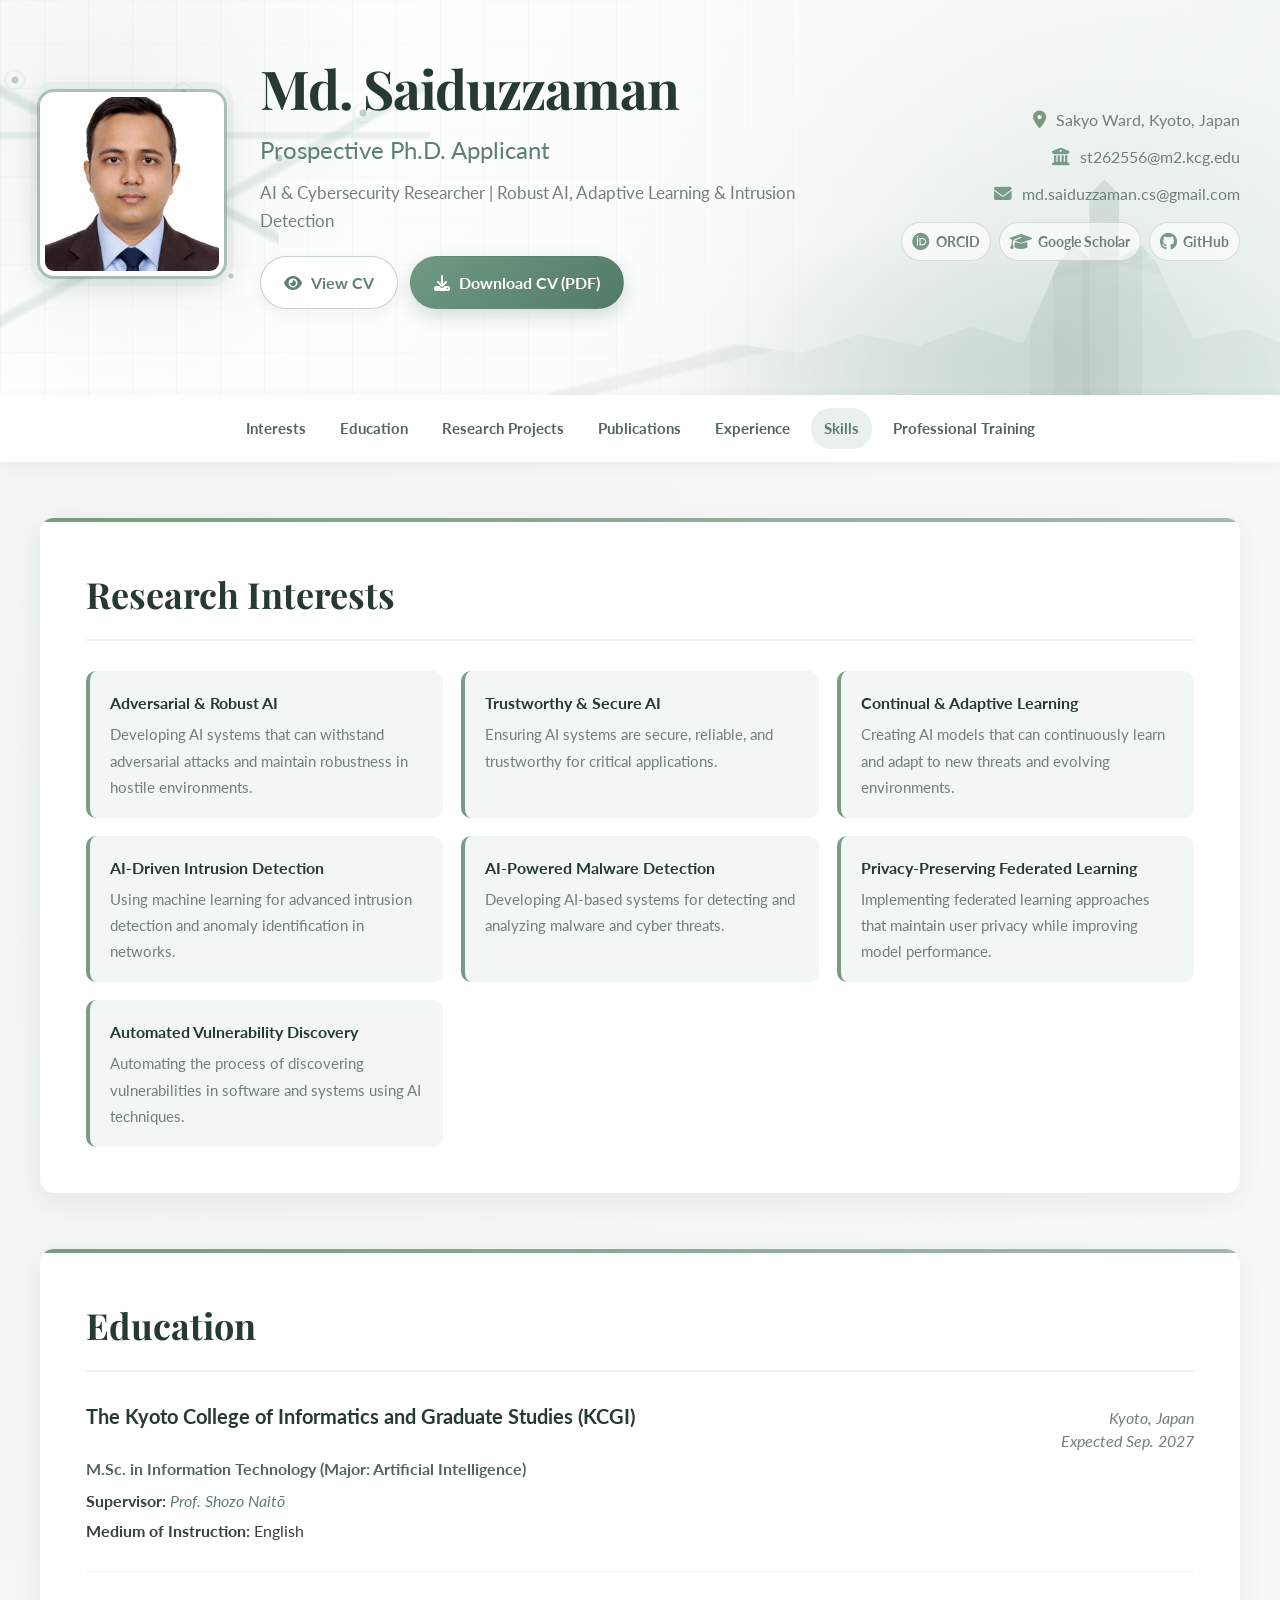
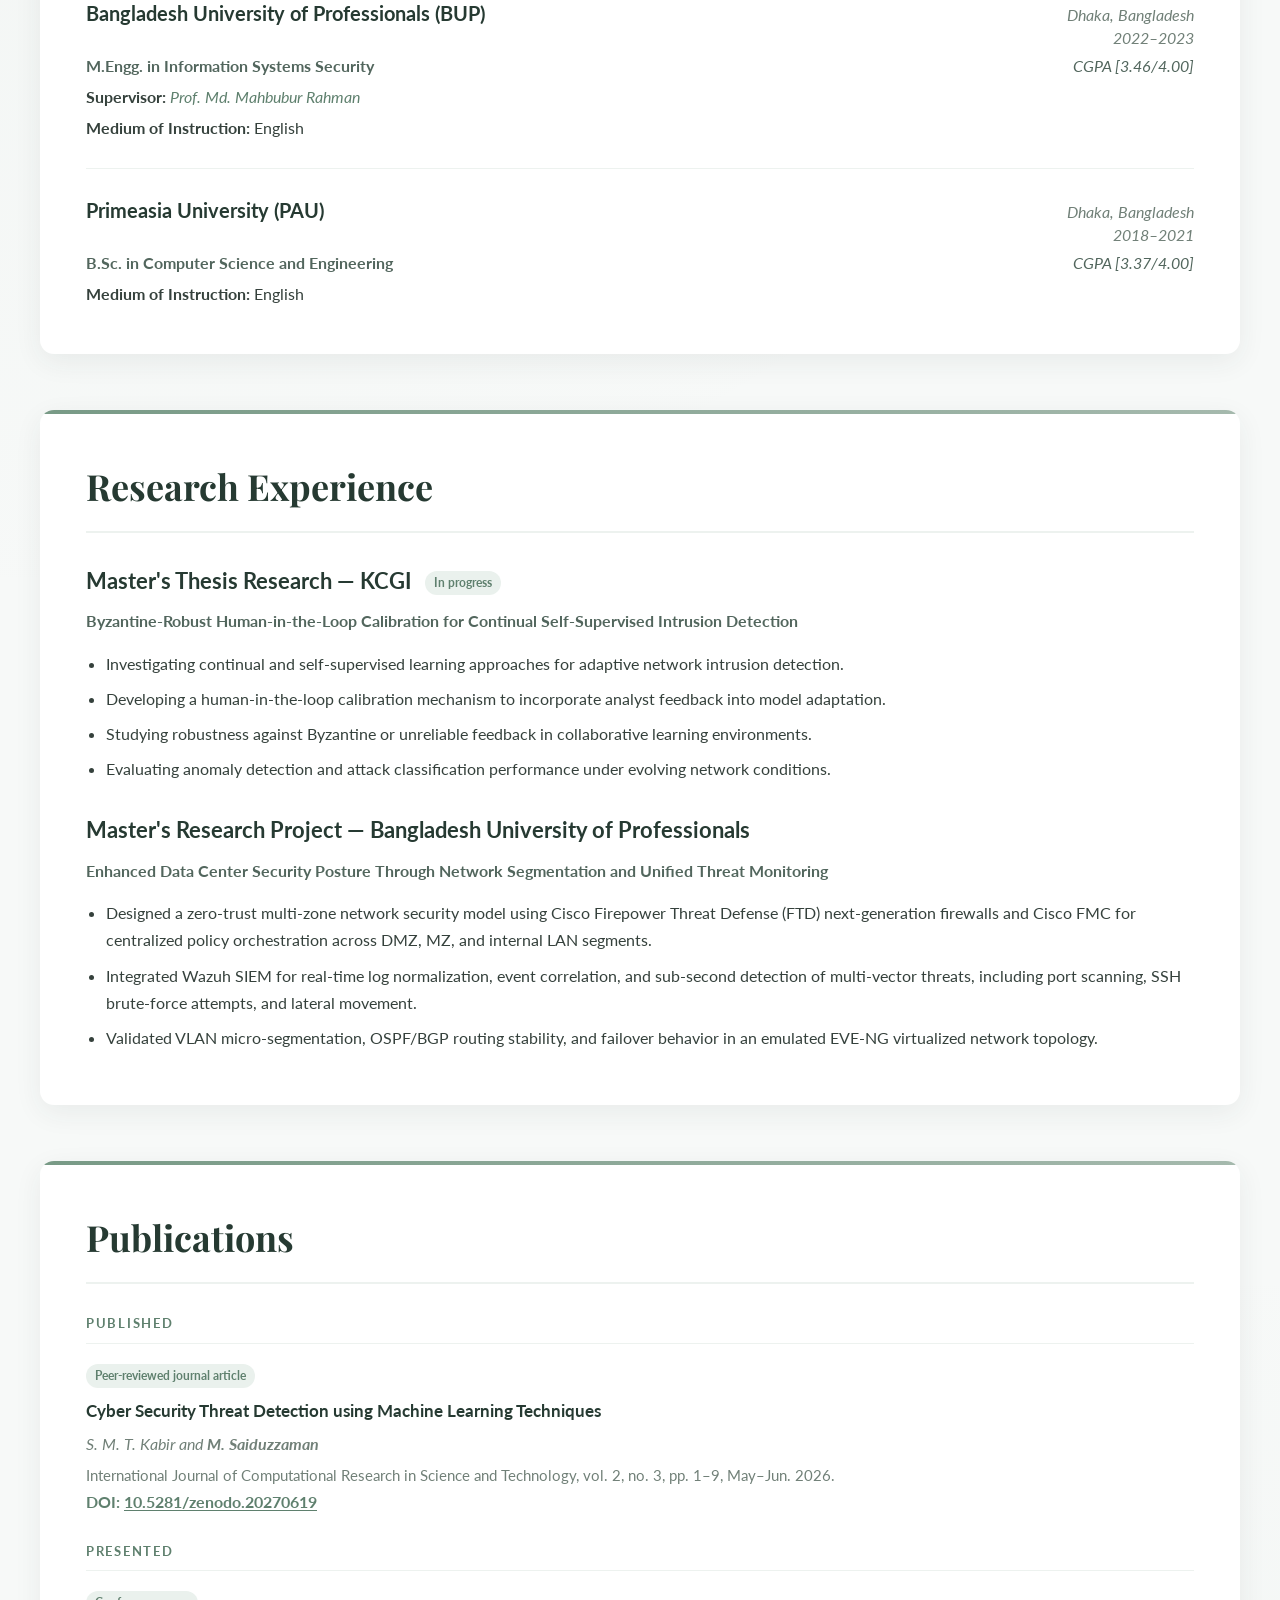
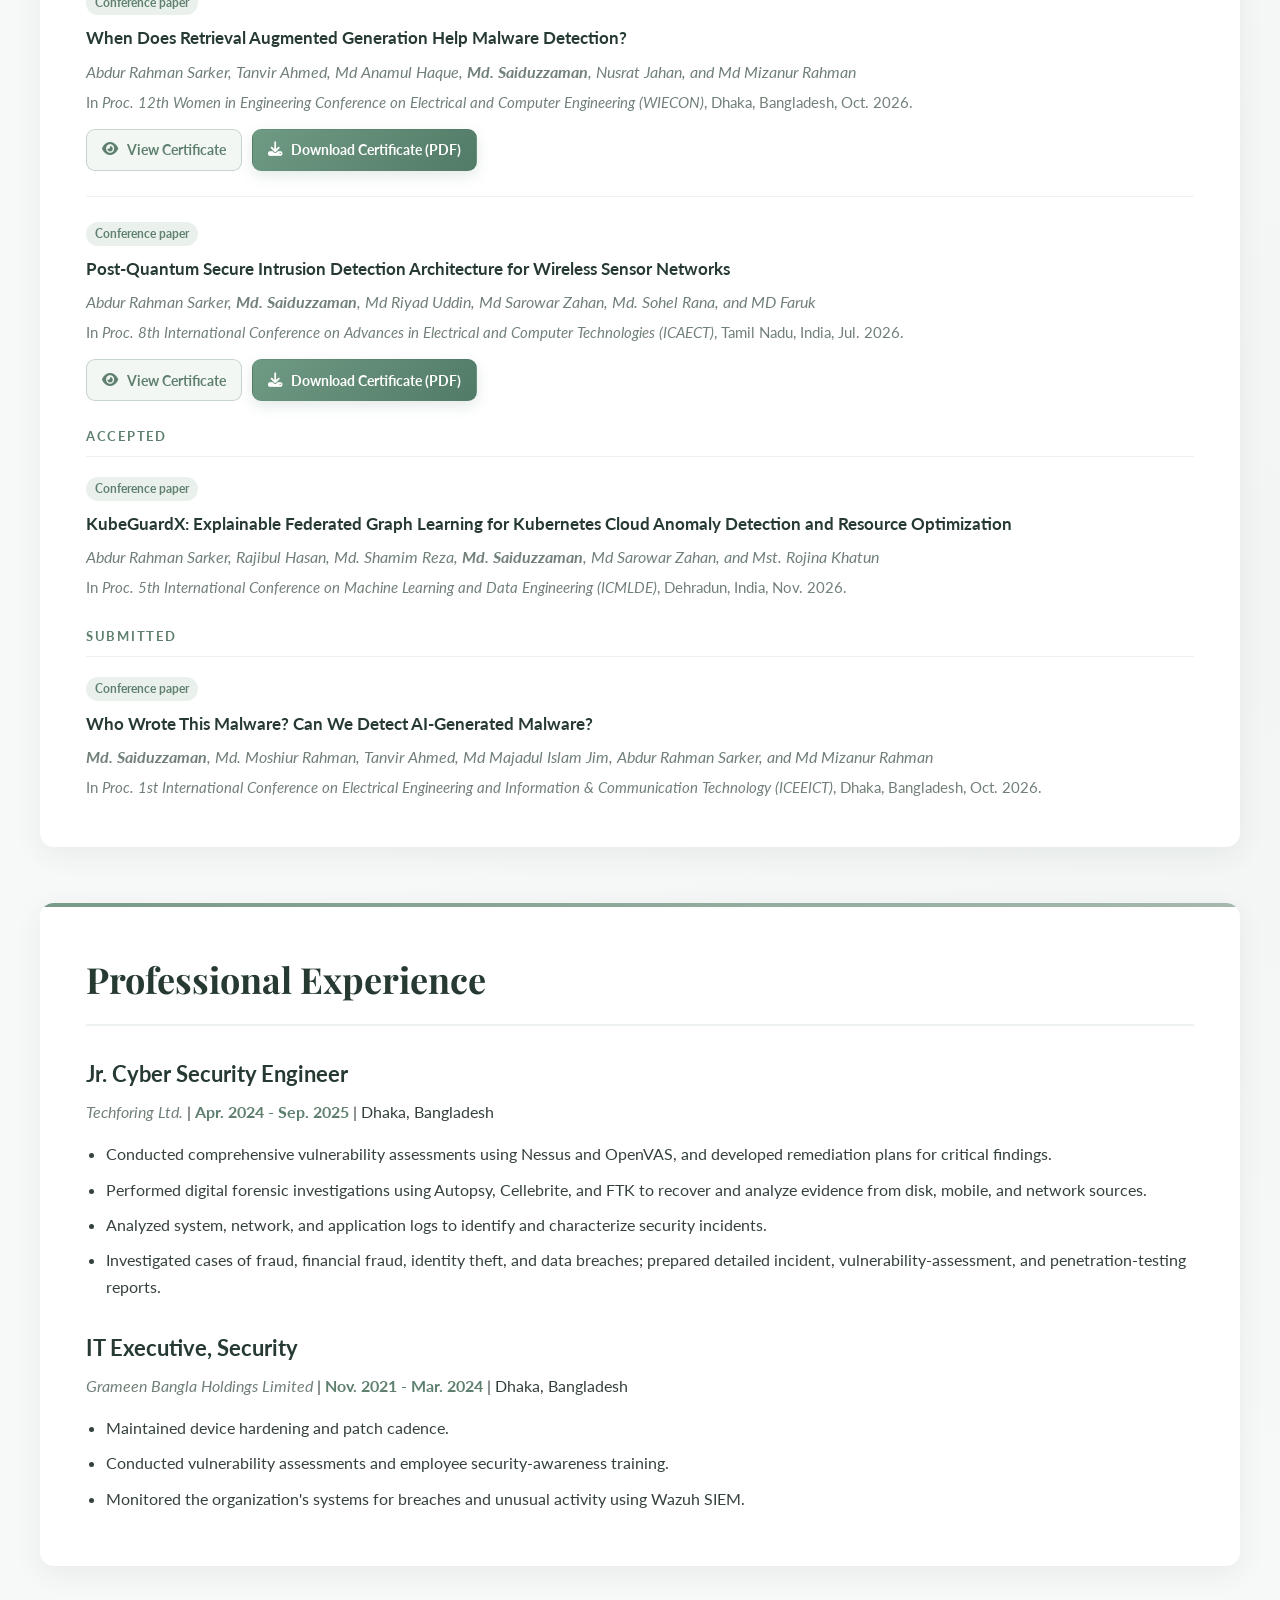
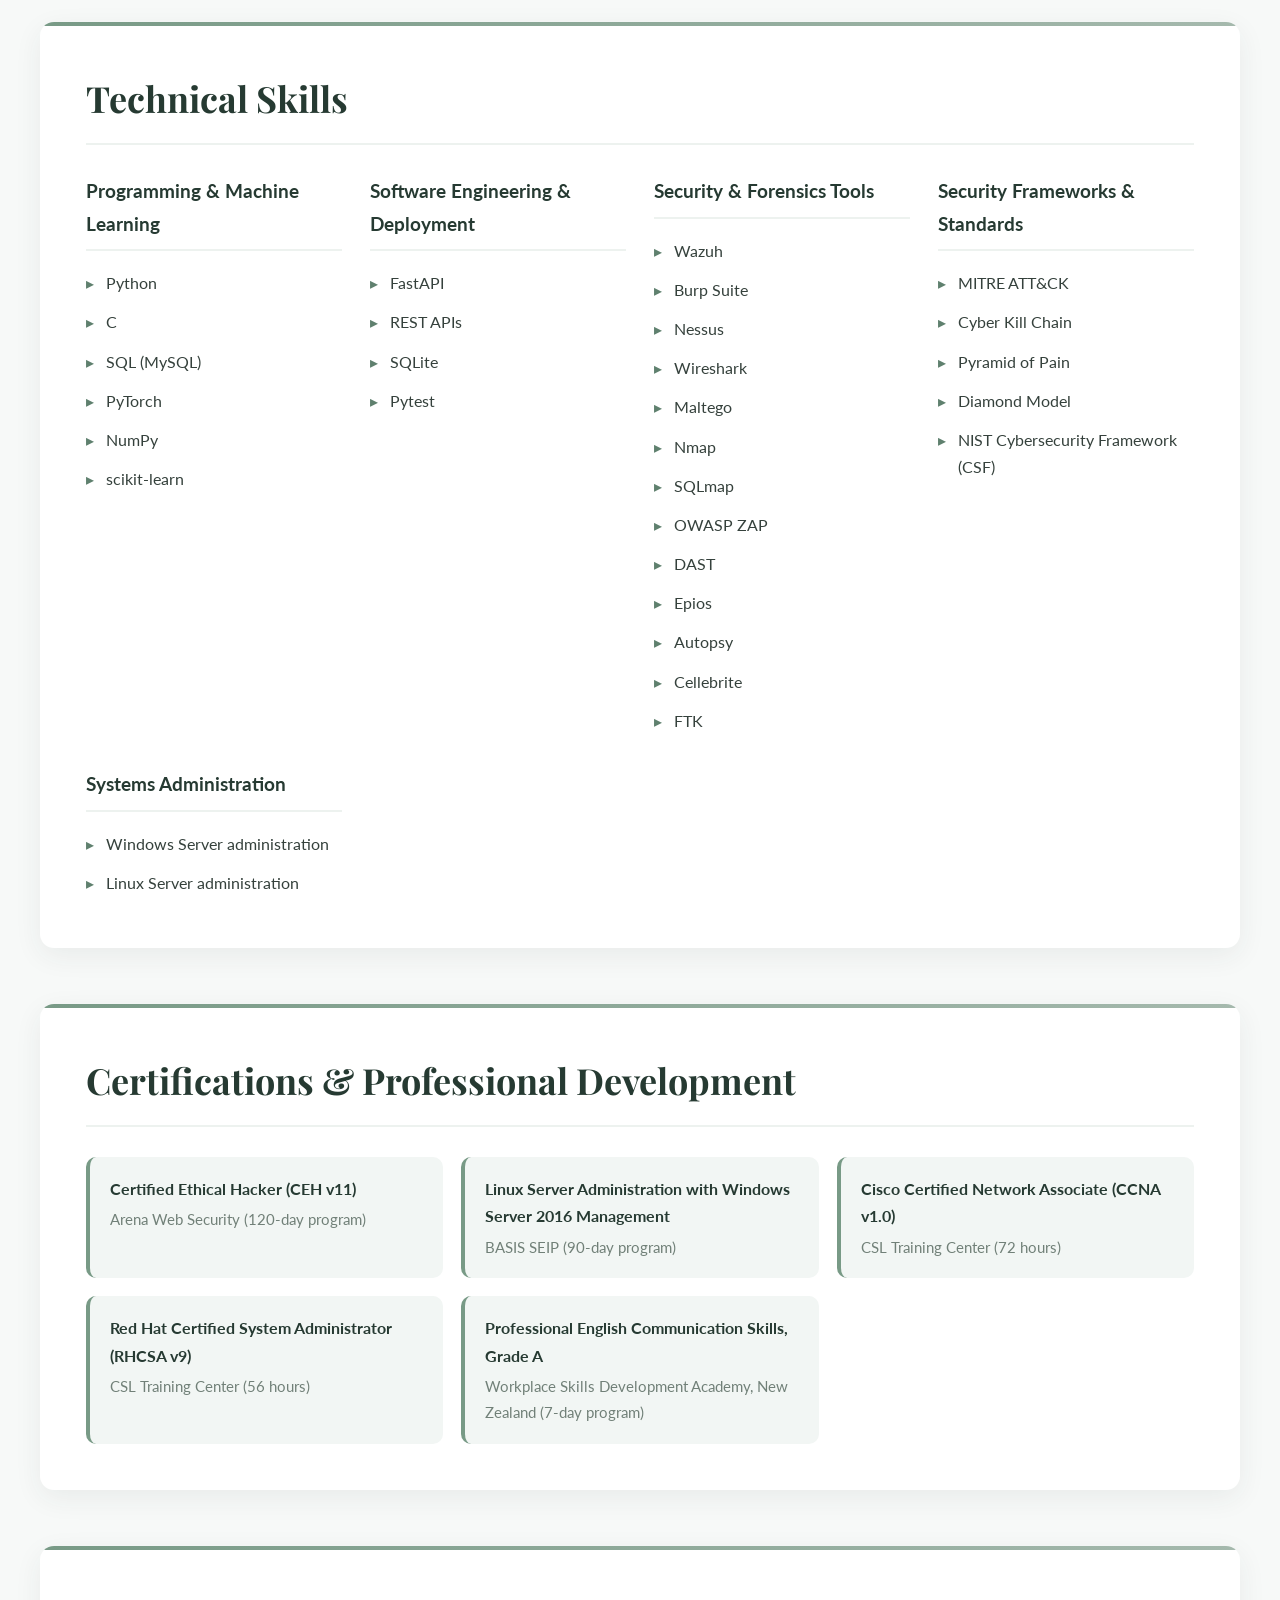
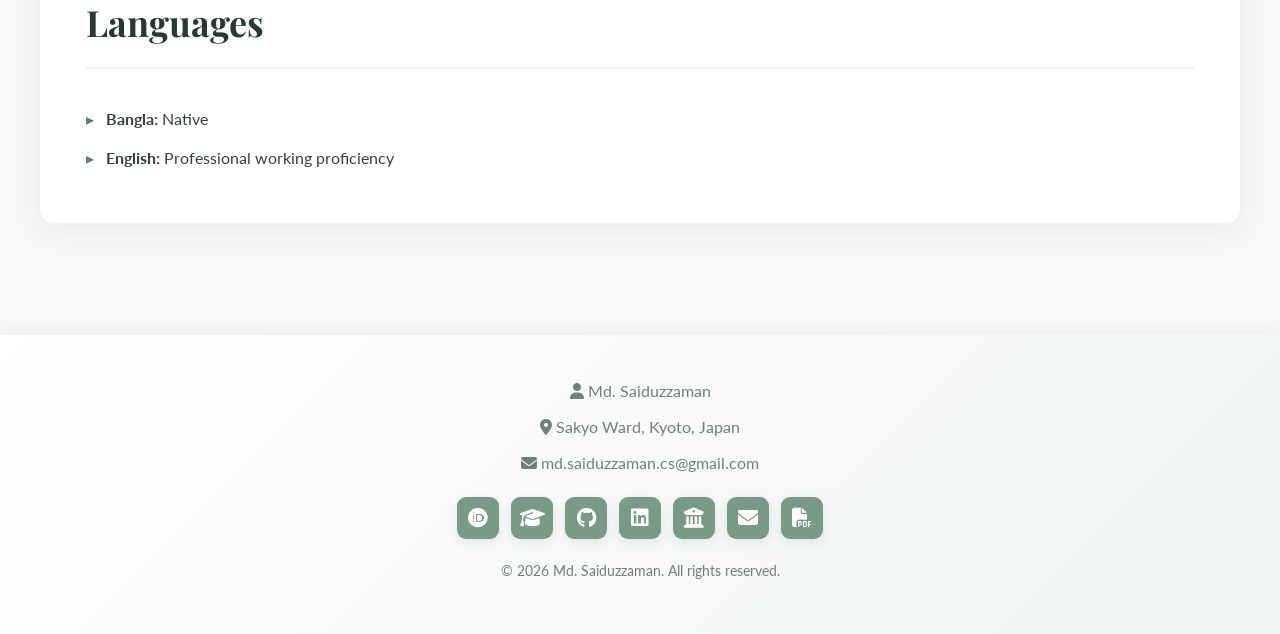
==== index.html @ 12460930 "Add files via upload" ====
<!DOCTYPE html>
<html lang="en">
<head>
    <meta charset="UTF-8">
    <meta name="viewport" content="width=device-width, initial-scale=1.0">
    <title>Md. Saiduzzaman | AI & Cybersecurity Researcher</title>
    <meta name="description" content="Academic portfolio of Md. Saiduzzaman, an AI and cybersecurity researcher pursuing an M.Sc. in Artificial Intelligence at KCGI, Kyoto, Japan.">
    <meta name="theme-color" content="#263a32">
    <meta property="og:type" content="website">
    <meta property="og:title" content="Md. Saiduzzaman | AI & Cybersecurity Researcher">
    <meta property="og:description" content="Research in robust AI, human-in-the-loop intrusion detection, adaptive learning, malware detection, and cybersecurity.">
    <link rel="canonical" href="https://saiduzzamanlisan1337.github.io/Md_Saiduzzaman/">
    <link rel="preconnect" href="https://fonts.googleapis.com">
    <link rel="preconnect" href="https://fonts.gstatic.com" crossorigin>
    <link href="https://fonts.googleapis.com/css2?family=Lato:wght@300;400;700&family=Playfair+Display:wght@400;700&display=swap" rel="stylesheet">
    <link rel="stylesheet" href="styles.css">
    <link rel="stylesheet" href="https://cdnjs.cloudflare.com/ajax/libs/font-awesome/6.4.0/css/all.min.css">
</head>
<body>
    <a class="skip-link" href="#main-content">Skip to content</a>
    <header class="hero-reference-bg">
        <div class="hero-circuit-art" aria-hidden="true"></div>
        <div class="hero-kyoto-art" aria-hidden="true"></div>
        <div class="container">
            <div class="header-content">
                <div class="profile-section">
                    <img src="assets/profile.jpg" alt="Md. Saiduzzaman" class="profile-img">
                    <div class="intro">
                        <h1>Md. Saiduzzaman</h1>
                        <h2>Prospective Ph.D. Applicant</h2>
                        <p>AI & Cybersecurity Researcher | Robust AI, Adaptive Learning & Intrusion Detection</p>
                        <div class="cv-actions" aria-label="Curriculum vitae actions">
                            <a href="assets/Md_Saiduzzaman_CV.pdf" target="_blank" rel="noopener noreferrer" class="btn btn-view" aria-label="View Md. Saiduzzaman CV">
                                <i class="fas fa-eye" aria-hidden="true"></i> View CV
                            </a>
                            <a href="assets/Md_Saiduzzaman_CV.pdf" download="Md_Saiduzzaman_CV.pdf" class="btn" aria-label="Download Md. Saiduzzaman CV">
                                <i class="fas fa-download" aria-hidden="true"></i> Download CV (PDF)
                            </a>
                        </div>
                    </div>
                </div>
                <div class="contact-info">
                    <p><i class="fas fa-map-marker-alt" aria-hidden="true"></i> Sakyo Ward, Kyoto, Japan</p>
                    <p><i class="fas fa-university"></i> <a href="mailto:st262556@m2.kcg.edu">st262556@m2.kcg.edu</a></p>
                    <p><i class="fas fa-envelope" aria-hidden="true"></i> <a href="mailto:md.saiduzzaman.cs@gmail.com">md.saiduzzaman.cs@gmail.com</a></p>
                    <div class="academic-links">
                        <a href="https://orcid.org/0009-0005-6615-3223" target="_blank" rel="noopener noreferrer" aria-label="ORCID profile"><i class="fab fa-orcid"></i> ORCID</a>
                        <a href="https://scholar.google.com/citations?hl=en&amp;authuser=4&amp;user=881mTqMAAAAJ" target="_blank" rel="noopener noreferrer" aria-label="Google Scholar profile"><i class="fas fa-graduation-cap"></i> Google Scholar</a>
                        <a href="https://github.com/SaiduzzamanLisan1337" target="_blank" rel="noopener noreferrer" aria-label="GitHub profile"><i class="fab fa-github"></i> GitHub</a>
                    </div>
                </div>
            </div>
        </div>
    </header>

    <nav aria-label="Primary navigation">
        <div class="container">
            <ul>
                <li><a href="#research" class="active">Interests</a></li>
                <li><a href="#education">Education</a></li>
                <li><a href="#research-exp">Research Projects</a></li>
                <li><a href="#publications">Publications</a></li>
                <li><a href="#experience">Experience</a></li>
                <li><a href="#skills">Skills</a></li>
                <li><a href="#professional-training">Professional Training</a></li>
            </ul>
        </div>
    </nav>

    <main class="container" id="main-content">
        <!-- Research Interests -->
        <section id="research">
            <h2>Research Interests</h2>
            <div class="interests">
                <div class="interest-item">
                    <h4>Adversarial & Robust AI</h4>
                    <p>Developing AI systems that can withstand adversarial attacks and maintain robustness in hostile environments.</p>
                </div>
                <div class="interest-item">
                    <h4>Trustworthy & Secure AI</h4>
                    <p>Ensuring AI systems are secure, reliable, and trustworthy for critical applications.</p>
                </div>
                <div class="interest-item">
                    <h4>Continual & Adaptive Learning</h4>
                    <p>Creating AI models that can continuously learn and adapt to new threats and evolving environments.</p>
                </div>
                <div class="interest-item">
                    <h4>AI-Driven Intrusion Detection</h4>
                    <p>Using machine learning for advanced intrusion detection and anomaly identification in networks.</p>
                </div>
                <div class="interest-item">
                    <h4>AI-Powered Malware Detection</h4>
                    <p>Developing AI-based systems for detecting and analyzing malware and cyber threats.</p>
                </div>
                <div class="interest-item">
                    <h4>Privacy-Preserving Federated Learning</h4>
                    <p>Implementing federated learning approaches that maintain user privacy while improving model performance.</p>
                </div>
                <div class="interest-item">
                    <h4>Automated Vulnerability Discovery</h4>
                    <p>Automating the process of discovering vulnerabilities in software and systems using AI techniques.</p>
                </div>
            </div>
        </section>

        <!-- Education -->
        <section id="education">
            <h2>Education</h2>
            <div class="education-item">
                <div class="education-heading">
                    <h3>The Kyoto College of Informatics and Graduate Studies (KCGI)</h3>
                    <p class="education-location"><span>Kyoto, Japan</span><span>Expected Sep. 2027</span></p>
                </div>
                <p class="degree">M.Sc. in Information Technology (Major: Artificial Intelligence)</p>
                <p class="education-supervisor"><strong>Supervisor:</strong> <a href="https://www.kcg.edu/en/faculty/professor/s-naito" target="_blank" rel="noopener noreferrer">Prof. Shozo Naitō</a></p>
                <p><strong>Medium of Instruction:</strong> English</p>
            </div>

            <div class="education-item">
                <div class="education-heading">
                    <h3>Bangladesh University of Professionals (BUP)</h3>
                    <p class="education-location"><span>Dhaka, Bangladesh</span><span>2022–2023</span></p>
                </div>
                <div class="education-degree-row">
                    <p class="degree">M.Engg. in Information Systems Security</p>
                    <p class="education-cgpa">CGPA [3.46/4.00]</p>
                </div>
                <p class="education-supervisor"><strong>Supervisor:</strong> <a href="https://mist.ac.bd/department/computer_science_and_engineering/faculty-members/dr-md-mahbubur-rahman" target="_blank" rel="noopener noreferrer">Prof. Md. Mahbubur Rahman</a></p>
                <p><strong>Medium of Instruction:</strong> English</p>
            </div>

            <div class="education-item">
                <div class="education-heading">
                    <h3>Primeasia University (PAU)</h3>
                    <p class="education-location"><span>Dhaka, Bangladesh</span><span>2018–2021</span></p>
                </div>
                <div class="education-degree-row">
                    <p class="degree">B.Sc. in Computer Science and Engineering</p>
                    <p class="education-cgpa">CGPA [3.37/4.00]</p>
                </div>
                <p><strong>Medium of Instruction:</strong> English</p>
            </div>
        </section>

        <!-- Research Experience -->
        <section id="research-exp">
            <h2>Research Experience</h2>
            <div class="experience-item">
                <h3>Master's Thesis Research — KCGI <span class="project-status">In progress</span></h3>
                <p class="project-title"><strong>Byzantine-Robust Human-in-the-Loop Calibration for Continual Self-Supervised Intrusion Detection</strong></p>
                <ul>
                    <li>Investigating continual and self-supervised learning approaches for adaptive network intrusion detection.</li>
                    <li>Developing a human-in-the-loop calibration mechanism to incorporate analyst feedback into model adaptation.</li>
                    <li>Studying robustness against Byzantine or unreliable feedback in collaborative learning environments.</li>
                    <li>Evaluating anomaly detection and attack classification performance under evolving network conditions.</li>
                </ul>
            </div>
            <div class="experience-item">
                <h3>Master's Research Project — Bangladesh University of Professionals</h3>
                <p class="project-title"><strong>Enhanced Data Center Security Posture Through Network Segmentation and Unified Threat Monitoring</strong></p>
                <ul>
                    <li>Designed a zero-trust multi-zone network security model using Cisco Firepower Threat Defense (FTD) next-generation firewalls and Cisco FMC for centralized policy orchestration across DMZ, MZ, and internal LAN segments.</li>
                    <li>Integrated Wazuh SIEM for real-time log normalization, event correlation, and sub-second detection of multi-vector threats, including port scanning, SSH brute-force attempts, and lateral movement.</li>
                    <li>Validated VLAN micro-segmentation, OSPF/BGP routing stability, and failover behavior in an emulated EVE-NG virtualized network topology.</li>
                </ul>
            </div>
        </section>

        <!-- Publications -->
        <section id="publications">
            <h2>Publications</h2>
            <div class="publications-list">
                <div class="publication-group">
                    <h3 class="publication-group-title">Published</h3>
                    <div class="publication-item">
                        <span class="publication-kind">Peer-reviewed journal article</span>
                        <h4>Cyber Security Threat Detection using Machine Learning Techniques</h4>
                        <p class="authors">S. M. T. Kabir and <strong>M. Saiduzzaman</strong></p>
                        <p class="details">International Journal of Computational Research in Science and Technology, vol. 2, no. 3, pp. 1–9, May–Jun. 2026.</p>
                        <p class="doi">DOI: <a href="https://doi.org/10.5281/zenodo.20270619" target="_blank" rel="noopener noreferrer">10.5281/zenodo.20270619</a></p>
                    </div>
                </div>

                <div class="publication-group">
                    <h3 class="publication-group-title">Presented</h3>
                    <div class="publication-item">
                        <span class="publication-kind">Conference paper</span>
                        <h4>When Does Retrieval Augmented Generation Help Malware Detection?</h4>
                        <p class="authors">Abdur Rahman Sarker, Tanvir Ahmed, Md Anamul Haque, <strong>Md. Saiduzzaman</strong>, Nusrat Jahan, and Md Mizanur Rahman</p>
                        <p class="details">In <em>Proc. 12th Women in Engineering Conference on Electrical and Computer Engineering (WIECON)</em>, Dhaka, Bangladesh, Oct. 2026.</p>
                        <div class="publication-certificate-actions" aria-label="WIECON-ECE 2026 presentation certificate actions">
                            <a class="publication-pdf-btn publication-view-btn" href="/Md_Saiduzzaman/assets/WIECON_ECE_2026_Presentation_Certificate.pdf" target="_blank" rel="noopener noreferrer" aria-label="View WIECON-ECE 2026 presentation certificate">
                                <i class="fas fa-eye" aria-hidden="true"></i> View Certificate
                            </a>
                            <a class="publication-pdf-btn publication-download-btn" href="/Md_Saiduzzaman/assets/WIECON_ECE_2026_Presentation_Certificate.pdf" download="WIECON_ECE_2026_Presentation_Certificate.pdf" aria-label="Download WIECON-ECE 2026 presentation certificate PDF">
                                <i class="fas fa-download" aria-hidden="true"></i> Download Certificate (PDF)
                            </a>
                        </div>
                    </div>
                    <div class="publication-item">
                        <span class="publication-kind">Conference paper</span>
                        <h4>Post-Quantum Secure Intrusion Detection Architecture for Wireless Sensor Networks</h4>
                        <p class="authors">Abdur Rahman Sarker, <strong>Md. Saiduzzaman</strong>, Md Riyad Uddin, Md Sarowar Zahan, Md. Sohel Rana, and MD Faruk</p>
                        <p class="details">In <em>Proc. 8th International Conference on Advances in Electrical and Computer Technologies (ICAECT)</em>, Tamil Nadu, India, Jul. 2026.</p>
                        <div class="publication-certificate-actions" aria-label="ICAECT 2026 presentation certificate actions">
                            <a class="publication-pdf-btn publication-view-btn" href="/Md_Saiduzzaman/assets/ICAECT%202026%20Certificate%20-%20Md%20Saiduzzaman.pdf" target="_blank" rel="noopener noreferrer" aria-label="View ICAECT 2026 conference presentation certificate">
                                <i class="fas fa-eye" aria-hidden="true"></i> View Certificate
                            </a>
                            <a class="publication-pdf-btn publication-download-btn" href="/Md_Saiduzzaman/assets/ICAECT%202026%20Certificate%20-%20Md%20Saiduzzaman.pdf" download="ICAECT_2026_Presentation_Certificate.pdf" aria-label="Download ICAECT 2026 conference presentation certificate PDF">
                                <i class="fas fa-download" aria-hidden="true"></i> Download Certificate (PDF)
                            </a>
                        </div>
                    </div>
                </div>

                <div class="publication-group">
                    <h3 class="publication-group-title">Accepted</h3>
                    <div class="publication-item">
                        <span class="publication-kind">Conference paper</span>
                        <h4>KubeGuardX: Explainable Federated Graph Learning for Kubernetes Cloud Anomaly Detection and Resource Optimization</h4>
                        <p class="authors">Abdur Rahman Sarker, Rajibul Hasan, Md. Shamim Reza, <strong>Md. Saiduzzaman</strong>, Md Sarowar Zahan, and Mst. Rojina Khatun</p>
                        <p class="details">In <em>Proc. 5th International Conference on Machine Learning and Data Engineering (ICMLDE)</em>, Dehradun, India, Nov. 2026.</p>
                    </div>
                </div>

                <div class="publication-group">
                    <h3 class="publication-group-title">Submitted</h3>
                    <div class="publication-item">
                        <span class="publication-kind">Conference paper</span>
                        <h4>Who Wrote This Malware? Can We Detect AI-Generated Malware?</h4>
                        <p class="authors"><strong>Md. Saiduzzaman</strong>, Md. Moshiur Rahman, Tanvir Ahmed, Md Majadul Islam Jim, Abdur Rahman Sarker, and Md Mizanur Rahman</p>
                        <p class="details">In <em>Proc. 1st International Conference on Electrical Engineering and Information &amp; Communication Technology (ICEEICT)</em>, Dhaka, Bangladesh, Oct. 2026.</p>
                    </div>
                </div>
            </div>
        </section>

        <!-- Professional Experience -->
        <section id="experience">
            <h2>Professional Experience</h2>
            <div class="experience-item">
                <h3>Jr. Cyber Security Engineer</h3>
                <p><span class="company">Techforing Ltd.</span> | <span class="duration">Apr. 2024 - Sep. 2025</span> | Dhaka, Bangladesh</p>
                <ul>
                    <li>Conducted comprehensive vulnerability assessments using Nessus and OpenVAS, and developed remediation plans for critical findings.</li>
                    <li>Performed digital forensic investigations using Autopsy, Cellebrite, and FTK to recover and analyze evidence from disk, mobile, and network sources.</li>
                    <li>Analyzed system, network, and application logs to identify and characterize security incidents.</li>
                    <li>Investigated cases of fraud, financial fraud, identity theft, and data breaches; prepared detailed incident, vulnerability-assessment, and penetration-testing reports.</li>
                </ul>
            </div>

            <div class="experience-item">
                <h3>IT Executive, Security</h3>
                <p><span class="company">Grameen Bangla Holdings Limited</span> | <span class="duration">Nov. 2021 - Mar. 2024</span> | Dhaka, Bangladesh</p>
                <ul>
                    <li>Maintained device hardening and patch cadence.</li>
                    <li>Conducted vulnerability assessments and employee security-awareness training.</li>
                    <li>Monitored the organization's systems for breaches and unusual activity using Wazuh SIEM.</li>
                </ul>
            </div>
        </section>

        <!-- Technical Skills -->
        <section id="skills">
            <h2>Technical Skills</h2>
            <div class="skills-container">
                <div class="skills-category">
                    <h3>Programming & Machine Learning</h3>
                    <ul>
                        <li>Python</li>
                        <li>C</li>
                        <li>SQL (MySQL)</li>
                        <li>PyTorch</li>
                        <li>NumPy</li>
                        <li>scikit-learn</li>
                    </ul>
                </div>
                <div class="skills-category">
                    <h3>Software Engineering & Deployment</h3>
                    <ul>
                        <li>FastAPI</li>
                        <li>REST APIs</li>
                        <li>SQLite</li>
                        <li>Pytest</li>
                    </ul>
                </div>
                <div class="skills-category">
                    <h3>Security & Forensics Tools</h3>
                    <ul>
                        <li>Wazuh</li>
                        <li>Burp Suite</li>
                        <li>Nessus</li>
                        <li>Wireshark</li>
                        <li>Maltego</li>
                        <li>Nmap</li>
                        <li>SQLmap</li>
                        <li>OWASP ZAP</li>
                        <li>DAST</li>
                        <li>Epios</li>
                        <li>Autopsy</li>
                        <li>Cellebrite</li>
                        <li>FTK</li>
                    </ul>
                </div>
                <div class="skills-category">
                    <h3>Security Frameworks & Standards</h3>
                    <ul>
                        <li>MITRE ATT&CK</li>
                        <li>Cyber Kill Chain</li>
                        <li>Pyramid of Pain</li>
                        <li>Diamond Model</li>
                        <li>NIST Cybersecurity Framework (CSF)</li>
                    </ul>
                </div>
                <div class="skills-category">
                    <h3>Systems Administration</h3>
                    <ul>
                        <li>Windows Server administration</li>
                        <li>Linux Server administration</li>
                    </ul>
                </div>
            </div>
        </section>

        <!-- Professional Development & Training -->
        <section id="professional-training">
            <h2>Certifications & Professional Development</h2>
            <div class="certifications-list">
                <div class="certification-item">
                    <h4>Certified Ethical Hacker (CEH v11)</h4>
                    <p>Arena Web Security (120-day program)</p>
                </div>
                <div class="certification-item">
                    <h4>Linux Server Administration with Windows Server 2016 Management</h4>
                    <p>BASIS SEIP (90-day program)</p>
                </div>
                <div class="certification-item">
                    <h4>Cisco Certified Network Associate (CCNA v1.0)</h4>
                    <p>CSL Training Center (72 hours)</p>
                </div>
                <div class="certification-item">
                    <h4>Red Hat Certified System Administrator (RHCSA v9)</h4>
                    <p>CSL Training Center (56 hours)</p>
                </div>
                <div class="certification-item">
                    <h4>Professional English Communication Skills, Grade A</h4>
                    <p>Workplace Skills Development Academy, New Zealand (7-day program)</p>
                </div>

            </div>
        </section>

        <!-- Languages -->
        <section id="languages">
            <h2>Languages</h2>
            <div class="skills-container">
                <div class="skills-category">
                    <ul>
                        <li><strong>Bangla:</strong> Native</li>
                        <li><strong>English:</strong> Professional working proficiency</li>
                    </ul>
                </div>
            </div>
        </section>
    </main>

    <footer>
        <div class="container">
            <div class="footer-content">
                <p><i class="fas fa-user"></i> Md. Saiduzzaman</p>
                <p><i class="fas fa-map-marker-alt" aria-hidden="true"></i> Sakyo Ward, Kyoto, Japan</p>
                <p><i class="fas fa-envelope" aria-hidden="true"></i> <a href="mailto:md.saiduzzaman.cs@gmail.com">md.saiduzzaman.cs@gmail.com</a></p>
                <div class="social-links">
                    <a href="https://orcid.org/0009-0005-6615-3223" target="_blank" rel="noopener noreferrer" aria-label="ORCID"><i class="fab fa-orcid"></i></a>
                    <a href="https://scholar.google.com/citations?hl=en&amp;authuser=4&amp;user=881mTqMAAAAJ" target="_blank" rel="noopener noreferrer" aria-label="Google Scholar"><i class="fas fa-graduation-cap"></i></a>
                    <a href="https://github.com/SaiduzzamanLisan1337" target="_blank" rel="noopener noreferrer" aria-label="GitHub"><i class="fab fa-github"></i></a>
                    <a href="https://www.linkedin.com/in/saiduzzamanlisan1337/" target="_blank" rel="noopener noreferrer" aria-label="LinkedIn"><i class="fab fa-linkedin"></i></a>
                    <a href="mailto:st262556@m2.kcg.edu" aria-label="KCGI email"><i class="fas fa-university"></i></a>
                    <a href="mailto:md.saiduzzaman.cs@gmail.com" aria-label="Personal email"><i class="fas fa-envelope"></i></a>
                    <a href="assets/Md_Saiduzzaman_CV.pdf" download="Md_Saiduzzaman_CV.pdf" aria-label="Download Md. Saiduzzaman CV"><i class="fas fa-file-pdf"></i></a>
                </div>
                <p style="margin-top: 20px; font-size: 0.9rem;">© 2026 Md. Saiduzzaman. All rights reserved.</p>
            </div>
        </div>
    </footer>

    <script src="script.js"></script>
</body>
</html>
---- styles.css ----
/* ================================
   Md. Saiduzzaman — Academic Portfolio
   Muted Sage Green theme + mobile-first polish
   ================================ */
:root {
    --primary-color: #263a32;
    --secondary-color: #52665d;
    --accent-color: #789a86;
    --accent-dark: #5f806e;
    --accent-soft: #eaf1ed;
    --light-color: #edf2ef;
    --dark-color: #263a32;
    --text-color: #35413c;
    --text-light: #718078;
    --surface: #ffffff;
    --page: #f7f9f8;
    --shadow: 0 8px 28px rgba(38, 58, 50, 0.07);
    --shadow-hover: 0 12px 32px rgba(38, 58, 50, 0.11);
    --transition: 0.28s ease;
}

* {
    margin: 0;
    padding: 0;
    box-sizing: border-box;
}

html {
    scroll-behavior: smooth;
    scroll-padding-top: 88px;
}

body {
    font-family: 'Lato', sans-serif;
    background:
        radial-gradient(circle at 4% 12%, rgba(120,154,134,.05), transparent 22%),
        radial-gradient(circle at 96% 54%, rgba(120,154,134,.045), transparent 24%),
        var(--page);
    color: var(--text-color);
    line-height: 1.7;
    overflow-x: hidden;
    -webkit-font-smoothing: antialiased;
    text-rendering: optimizeLegibility;
}

a {
    color: var(--accent-dark);
}

.container {
    width: min(1200px, calc(100% - 40px));
    margin: 0 auto;
}

/* Header — subtle circuit-board left + faint Kyoto silhouette right */
header.hero-reference-bg {
    background:
        radial-gradient(circle at 7% 28%, rgba(105, 151, 129, .10), transparent 24%),
        radial-gradient(circle at 82% 84%, rgba(117, 151, 137, .12), transparent 32%),
        linear-gradient(116deg, #ffffff 0%, #fbfcfc 48%, #eef5f1 100%);
    min-height: 395px;
    padding: 58px 0 48px;
    box-shadow: var(--shadow);
    position: relative;
    overflow: hidden;
    isolation: isolate;
}

header.hero-reference-bg::before {
    content: '';
    position: absolute;
    inset: 0;
    z-index: -4;
    opacity: .62;
    background-image:
        linear-gradient(90deg, rgba(113, 155, 137, .10) 1px, transparent 1px),
        linear-gradient(rgba(113, 155, 137, .06) 1px, transparent 1px);
    background-size: 44px 44px;
    mask-image: linear-gradient(90deg, #000 0%, rgba(0,0,0,.65) 48%, transparent 82%);
    pointer-events: none;
}

header.hero-reference-bg::after {
    content: '';
    position: absolute;
    right: -90px;
    bottom: -120px;
    width: 720px;
    height: 320px;
    z-index: -3;
    background: radial-gradient(ellipse at 50% 55%, rgba(104,139,122,.14), transparent 65%);
    border-radius: 50%;
    pointer-events: none;
}

.hero-circuit-art {
    position: absolute;
    left: -15px;
    top: 38px;
    width: 445px;
    height: 320px;
    z-index: -1;
    opacity: .45;
    pointer-events: none;
    background:
        radial-gradient(circle at 30px 42px, #6f9b84 0 3px, transparent 4px),
        radial-gradient(circle at 118px 103px, #6f9b84 0 3px, transparent 4px),
        radial-gradient(circle at 198px 55px, #6f9b84 0 3px, transparent 4px),
        radial-gradient(circle at 294px 120px, #6f9b84 0 3px, transparent 4px),
        radial-gradient(circle at 378px 75px, #6f9b84 0 3px, transparent 4px),
        radial-gradient(circle at 246px 238px, #6f9b84 0 2px, transparent 3px);
}

.hero-circuit-art::before {
    content: '';
    position: absolute;
    inset: 0;
    background:
        linear-gradient(28deg, transparent 48%, rgba(111,155,132,.42) 49%, rgba(111,155,132,.42) 50%, transparent 51%),
        linear-gradient(151deg, transparent 50%, rgba(111,155,132,.34) 51%, rgba(111,155,132,.34) 52%, transparent 53%),
        linear-gradient(0deg, transparent 68%, rgba(111,155,132,.30) 69%, rgba(111,155,132,.30) 70%, transparent 71%);
    clip-path: polygon(0 0, 100% 0, 100% 76%, 84% 76%, 84% 58%, 66% 58%, 66% 100%, 0 100%);
}

.hero-circuit-art::after {
    content: '';
    position: absolute;
    inset: 0;
    background:
        radial-gradient(circle at 30px 42px, transparent 0 8px, rgba(111,155,132,.17) 9px 10px, transparent 11px),
        radial-gradient(circle at 198px 55px, transparent 0 8px, rgba(111,155,132,.17) 9px 10px, transparent 11px),
        radial-gradient(circle at 378px 75px, transparent 0 8px, rgba(111,155,132,.17) 9px 10px, transparent 11px);
}

.hero-kyoto-art {
    position: absolute;
    right: -10px;
    bottom: 0;
    width: min(58vw, 780px);
    height: 245px;
    z-index: -1;
    opacity: .23;
    pointer-events: none;
    background:
        linear-gradient(90deg, transparent 0 72%, rgba(73,108,93,.55) 72% 73%, transparent 73%),
        linear-gradient(90deg, transparent 0 68%, rgba(73,108,93,.40) 68% 77%, transparent 77%),
        linear-gradient(90deg, transparent 0 65%, rgba(73,108,93,.30) 65% 80%, transparent 80%),
        linear-gradient(166deg, transparent 0 56%, rgba(73,108,93,.30) 57% 59%, transparent 60%),
        linear-gradient(14deg, transparent 0 63%, rgba(73,108,93,.24) 64% 66%, transparent 67%),
        radial-gradient(ellipse at 70% 96%, rgba(89,125,108,.28) 0 27%, transparent 64%);
    clip-path: polygon(
        0 86%, 9% 83%, 17% 86%, 25% 79%, 34% 83%, 42% 75%,
        50% 80%, 57% 72%, 64% 79%, 69% 45%, 71% 39%, 73% 44%,
        73% 18%, 75% 12%, 77% 18%, 77% 44%, 80% 39%, 82% 46%,
        87% 77%, 94% 73%, 100% 80%, 100% 100%, 0 100%);
}

.header-content {
    display: flex;
    align-items: center;
    justify-content: space-between;
    gap: 48px;
    position: relative;
    z-index: 2;
}

.profile-section {
    display: flex;
    align-items: center;
    gap: 36px;
    min-width: 0;
}

/* Square academic headshot treatment. The image asset is already cropped to 1:1, so the face stays properly framed. */
.profile-img {
    width: 184px;
    height: 184px;
    flex: 0 0 184px;
    aspect-ratio: 1 / 1;
    display: block;
    border-radius: 14px;
    object-fit: cover;
    object-position: center;
    border: 5px solid #ffffff;
    outline: 3px solid rgba(120,154,134,.52);
    background: #ffffff;
    box-shadow: 0 10px 28px rgba(73,111,94,.18), 0 0 0 10px rgba(120,154,134,.06);
    transition: transform var(--transition), box-shadow var(--transition);
}

.profile-img:hover {
    transform: translateY(-2px);
    box-shadow: 0 14px 34px rgba(73,111,94,.22), 0 0 0 14px rgba(120,154,134,.08);
}

.intro { min-width: 0; }

.intro h1 {
    font-family: 'Playfair Display', serif;
    font-size: clamp(2.25rem, 4.3vw, 3.35rem);
    line-height: 1.12;
    color: var(--primary-color);
    margin-bottom: 12px;
    font-weight: 700;
    letter-spacing: -0.02em;
}

.intro h2 {
    font-size: clamp(1.15rem, 2vw, 1.5rem);
    color: var(--accent-dark);
    margin-bottom: 8px;
    font-weight: 400;
}

.intro p { font-size: 1.05rem; color: var(--text-light); max-width: 650px; }

.contact-info { text-align: right; color: var(--text-light); flex: 0 0 auto; position: relative; z-index: 3; }
.contact-info p { margin-bottom: 10px; display: flex; align-items: center; justify-content: flex-end; gap: 10px; white-space: nowrap; }
.contact-info a { color: inherit; text-decoration: none; transition: color var(--transition); }
.contact-info a:hover, .contact-info a:focus-visible { color: var(--accent-dark); text-decoration: underline; text-underline-offset: 3px; }
.contact-info i { color: var(--accent-color); font-size: 1.1rem; }

.academic-links { display: flex; justify-content: flex-end; flex-wrap: wrap; gap: 8px; margin-top: 14px; }
.academic-links a { display: inline-flex; align-items: center; gap: 6px; padding: 7px 10px; border: 1px solid rgba(95,128,110,.22); border-radius: 999px; background: rgba(255,255,255,.62); font-size: .86rem; font-weight: 700; }
.academic-links a:hover, .academic-links a:focus-visible { background: rgba(111,154,131,.12); text-decoration: none; }
.academic-links i { color: var(--accent-color); }

.btn {
    display: inline-flex;
    align-items: center;
    justify-content: center;
    gap: 9px;
    background: linear-gradient(135deg, #6f9a83, #527b67);
    color: #fff;
    padding: 12px 23px;
    min-height: 46px;
    border-radius: 999px;
    text-decoration: none;
    font-weight: 700;
    margin-top: 20px;
    transition: transform var(--transition), background var(--transition), box-shadow var(--transition);
    box-shadow: 0 7px 18px rgba(82,123,103,.24);
    border: 1px solid rgba(95,128,110,.08);
    cursor: pointer;
    font-size: 1rem;
}

.btn:hover, .btn:focus-visible { background: linear-gradient(135deg, #527b67, #416653); color: #fff; transform: translateY(-2px); box-shadow: 0 10px 24px rgba(65,102,83,.26); }

.cv-actions {
    display: flex;
    align-items: center;
    flex-wrap: wrap;
    gap: 12px;
}
.cv-actions .btn { margin-top: 20px; }
.cv-actions .btn-view {
    color: var(--accent-dark);
    background: rgba(255,255,255,.82);
    border: 1px solid rgba(95,128,110,.35);
    box-shadow: 0 5px 14px rgba(38,58,50,.06);
}
.cv-actions .btn-view:hover, .cv-actions .btn-view:focus-visible {
    color: #fff;
    background: linear-gradient(135deg, #6f9a83, #527b67);
}

/* Navigation */
nav {
    background: rgba(255, 255, 255, 0.93);
    padding: 13px 0;
    box-shadow: 0 3px 15px rgba(38, 58, 50, 0.05);
    position: sticky;
    top: 0;
    z-index: 100;
    backdrop-filter: blur(10px);
}

nav ul {
    display: flex;
    justify-content: center;
    list-style: none;
    gap: 8px;
    overflow-x: auto;
    scrollbar-width: none;
    -webkit-overflow-scrolling: touch;
}

nav ul::-webkit-scrollbar { display: none; }

nav ul li { flex: 0 0 auto; }

nav ul li a {
    display: block;
    text-decoration: none;
    color: var(--secondary-color);
    font-weight: 700;
    font-size: 0.92rem;
    padding: 8px 13px;
    border-radius: 20px;
    transition: color var(--transition), background var(--transition);
}

nav ul li a:hover,
nav ul li a.active {
    color: var(--accent-dark);
    background: var(--accent-soft);
}

/* Main content */
main { padding: 56px 0; }

section {
    margin-bottom: 56px;
    background: var(--surface);
    padding: 46px;
    border-radius: 14px;
    box-shadow: var(--shadow);
    position: relative;
    overflow: hidden;
}

section::before {
    content: '';
    position: absolute;
    top: 0;
    left: 0;
    width: 100%;
    height: 4px;
    background: linear-gradient(90deg, var(--accent-color), #a5b9ad);
}

section h2 {
    font-family: 'Playfair Display', serif;
    font-size: clamp(1.75rem, 3vw, 2.25rem);
    color: var(--primary-color);
    margin-bottom: 30px;
    padding-bottom: 14px;
    border-bottom: 2px solid var(--light-color);
}

/* Research Interests */
.interests {
    display: grid;
    grid-template-columns: repeat(auto-fit, minmax(270px, 1fr));
    gap: 18px;
}

.interest-item {
    background: #f2f6f4;
    padding: 18px 20px;
    border-radius: 10px;
    border-left: 4px solid var(--accent-color);
    transition: transform var(--transition), background var(--transition), box-shadow var(--transition);
}

.interest-item:hover {
    background: var(--accent-soft);
    transform: translateY(-2px);
    box-shadow: 0 7px 18px rgba(38, 58, 50, 0.06);
}

.interest-item h4 { color: var(--primary-color); margin-bottom: 5px; }
.interest-item p { color: var(--text-light); font-size: 0.96rem; }

/* Education */
.education-item {
    margin-bottom: 27px;
    padding-bottom: 27px;
    border-bottom: 1px solid var(--light-color);
}
.education-item:last-child { border-bottom: none; margin-bottom: 0; padding-bottom: 0; }
.education-heading,
.education-degree-row {
    display: flex;
    align-items: baseline;
    justify-content: space-between;
    gap: 18px;
}
.education-item h3 {
    min-width: 0;
    margin-bottom: 4px;
    color: var(--primary-color);
    font-size: 1.25rem;
    line-height: 1.4;
}
.education-location {
    display: flex;
    flex: 0 0 auto;
    flex-direction: column;
    align-items: flex-end;
    color: var(--text-light);
    font-style: italic;
    line-height: 1.45;
    text-align: right;
}
.education-item .degree {
    margin: 3px 0 4px;
    color: var(--secondary-color);
    font-weight: 700;
}
.education-cgpa {
    flex: 0 0 auto;
    color: var(--secondary-color);
    font-style: italic;
    white-space: nowrap;
}
.education-supervisor { margin-bottom: 3px; }
.education-supervisor a {
    color: var(--accent-dark);
    font-style: italic;
    text-decoration: none;
    text-underline-offset: 3px;
}
.education-supervisor a:hover,
.education-supervisor a:focus-visible { text-decoration: underline; }

/* Experience */
.experience-item { margin-bottom: 30px; }
.experience-item:last-child { margin-bottom: 0; }
.experience-item h3 { font-size: 1.35rem; color: var(--primary-color); margin-bottom: 5px; }
.experience-item .role { font-weight: 700; }
.experience-item .company { font-style: italic; color: var(--text-light); }
.experience-item .duration { color: var(--accent-dark); font-weight: 700; }
.experience-item ul { margin-top: 15px; padding-left: 20px; }
.experience-item li { margin-bottom: 8px; }

/* Skills */
.skills-container {
    display: grid;
    grid-template-columns: repeat(auto-fit, minmax(240px, 1fr));
    gap: 28px;
}
.skills-category h3 {
    font-size: 1.2rem;
    color: var(--primary-color);
    margin-bottom: 12px;
    padding-bottom: 9px;
    border-bottom: 2px solid var(--light-color);
}
.skills-category ul { list-style: none; }
.skills-category li { padding: 6px 0 6px 20px; position: relative; }
.skills-category li::before {
    content: '▸';
    color: var(--accent-dark);
    position: absolute;
    left: 0;
}

/* Publications */
.publications-list { margin-top: 20px; }
.publication-group { margin-top: 26px; }
.publication-group:first-child { margin-top: 0; }
.publication-group-title {
    display: flex;
    align-items: center;
    gap: 14px;
    margin: 0 0 20px;
    padding-bottom: 10px;
    border-bottom: 1px solid var(--light-color);
    color: var(--accent-dark);
    font: 700 .82rem/1.4 'Lato', sans-serif;
    letter-spacing: .13em;
    text-transform: uppercase;
}
.publication-item { margin-bottom: 25px; padding-bottom: 25px; border-bottom: 1px solid var(--light-color); }
.publication-group .publication-item:last-child { border-bottom: none; margin-bottom: 0; padding-bottom: 0; }
.publication-item h4 { color: var(--primary-color); margin-bottom: 5px; font-size: 1.08rem; }
.publication-item .authors { font-style: italic; color: var(--text-light); margin-bottom: 5px; }
.publication-item .details { font-size: 0.95rem; color: var(--text-light); }
.publication-item .doi { color: var(--accent-dark); font-weight: 700; }
.publication-item a:not(.publication-pdf-btn) { color: var(--accent-dark); text-underline-offset: 2px; }
.publication-certificate-actions {
    display: flex;
    flex-wrap: wrap;
    align-items: center;
    gap: 10px;
    margin-top: 13px;
}
.publication-pdf-btn {
    display: inline-flex;
    align-items: center;
    justify-content: center;
    gap: 9px;
    min-height: 42px;
    padding: 9px 15px;
    border: 1px solid rgba(82, 123, 103, .2);
    border-radius: 9px;
    background: linear-gradient(135deg, #6f9a83, #527b67);
    box-shadow: 0 5px 14px rgba(82,123,103,.16);
    color: #fff !important;
    font-size: .9rem;
    font-weight: 700;
    line-height: 1.35;
    text-decoration: none;
    transition: transform var(--transition), background var(--transition), box-shadow var(--transition);
}
.publication-view-btn {
    color: var(--accent-dark) !important;
    background: #f2f7f4;
    border-color: rgba(82, 123, 103, .28);
    box-shadow: none;
}
.publication-pdf-btn:hover, .publication-pdf-btn:focus-visible {
    background: linear-gradient(135deg, #527b67, #416653);
    box-shadow: 0 8px 18px rgba(65,102,83,.22);
    color: #fff !important;
    transform: translateY(-2px);
}
.certificate-note {
    margin-top: 10px;
    margin-bottom: 0;
    color: var(--accent-dark);
    font-size: .9rem;
    font-weight: 700;
}
.certificate-note-link {
    display: inline-block;
    text-decoration: none;
    cursor: pointer;
}
.certificate-note-link:hover, .certificate-note-link:focus-visible {
    text-decoration: underline;
    text-underline-offset: 3px;
}

/* Certifications */
.certifications-list { display: grid; grid-template-columns: repeat(auto-fit, minmax(280px, 1fr)); gap: 18px; }
.certification-item { background: #f2f6f4; padding: 18px 20px; border-radius: 10px; border-left: 4px solid var(--accent-color); }
.certification-item h4 { color: var(--primary-color); margin-bottom: 5px; }
.certification-item p { font-size: 0.95rem; color: var(--text-light); }
.certificate-download-card {
    grid-column: 1 / -1;
    display: flex;
    align-items: center;
    justify-content: space-between;
    gap: 24px;
    padding: 22px 24px;
    background: linear-gradient(135deg, #f5f8f6 0%, #edf4ef 100%);
    border-left-width: 5px;
}
.certificate-btn {
    display: inline-flex;
    align-items: center;
    justify-content: center;
    gap: 9px;
    flex: 0 0 auto;
    min-height: 44px;
    padding: 10px 18px;
    border-radius: 9px;
    text-decoration: none;
    font-weight: 700;
    color: #ffffff;
    background: linear-gradient(135deg, #6f9a83, #527b67);
    box-shadow: 0 6px 16px rgba(82,123,103,.20);
    transition: transform var(--transition), background var(--transition), box-shadow var(--transition);
    white-space: nowrap;
}
.certificate-btn:hover, .certificate-btn:focus-visible {
    color: #ffffff;
    background: linear-gradient(135deg, #527b67, #416653);
    transform: translateY(-2px);
    box-shadow: 0 9px 20px rgba(65,102,83,.24);
}

/* Footer */
footer {
    background: linear-gradient(135deg, #ffffff 0%, #f0f5f2 100%);
    padding: 42px 0;
    text-align: center;
    box-shadow: 0 -4px 15px rgba(38, 58, 50, 0.05);
}
.footer-content p { margin-bottom: 9px; color: var(--text-light); }
.footer-content p a { color: inherit; text-decoration: none; }
.footer-content p a:hover { color: var(--accent-dark); text-decoration: underline; text-underline-offset: 3px; }
.social-links { display: flex; justify-content: center; align-items: center; flex-wrap: wrap; gap: 12px; margin-top: 20px; }
.social-links a {
    display: inline-flex;
    align-items: center;
    justify-content: center;
    width: 42px;
    height: 42px;
    border-radius: 9px;
    background: var(--accent-color);
    color: #fff;
    font-size: 1.25rem;
    text-decoration: none;
    transition: transform var(--transition), background var(--transition), box-shadow var(--transition);
    box-shadow: 0 4px 12px rgba(120, 154, 134, 0.18);
}
.social-links a:hover, .social-links a:focus-visible {
    background: var(--accent-dark);
    color: #fff;
    transform: translateY(-3px);
    box-shadow: 0 8px 18px rgba(95, 128, 110, 0.22);
}

/* Animation */
@keyframes fadeIn { from { opacity: 0; transform: translateY(18px); } to { opacity: 1; transform: translateY(0); } }
section { animation: fadeIn 0.6s ease-out; }

/* Tablet */
@media (max-width: 900px) {
    .academic-links { justify-content: center; }
    header.hero-reference-bg { min-height: auto; }
    .hero-kyoto-art { width: 70vw; height: 190px; opacity: .16; }
    .header-content { flex-direction: column; text-align: center; gap: 26px; }
    .profile-section { justify-content: center; width: 100%; }
    .intro { text-align: left; }
    .cv-actions { justify-content: flex-start; }
    .contact-info { text-align: center; }
    .contact-info p { justify-content: center; }
}

/* Mobile — optimized for narrow phone screens */
@media (max-width: 600px) {
    html { scroll-padding-top: 66px; }
    body { font-size: 15px; }
    .container { width: min(100% - 24px, 1200px); }

    header.hero-reference-bg {
        padding: 34px 0 30px;
        min-height: auto;
    }

    .hero-circuit-art {
        left: -145px;
        top: 10px;
        opacity: .20;
        transform: scale(.88);
        transform-origin: left top;
    }

    .hero-kyoto-art {
        right: -100px;
        width: 125vw;
        height: 150px;
        opacity: .11;
    }

    .header-content { gap: 20px; }
    .profile-section { flex-direction: column; gap: 17px; width: 100%; }

    /* Keep the full portrait visible; no face zoom/cropping on phones. */
    .profile-img {
        width: 142px;
        height: 142px;
        flex-basis: 142px;
        border-width: 4px;
        outline-width: 2px;
        border-radius: 12px;
        box-shadow: 0 8px 20px rgba(73,111,94,.16), 0 0 0 8px rgba(120,154,134,.055);
        object-fit: cover;
        object-position: center;
    }

    .intro { width: 100%; text-align: center; }
    .intro h1 { font-size: clamp(1.85rem, 9.5vw, 2.35rem); line-height: 1.08; margin-bottom: 9px; }
    .intro h2 { font-size: 1.06rem; line-height: 1.35; margin-bottom: 7px; }
    .intro p { font-size: .94rem; line-height: 1.55; max-width: 330px; margin: 0 auto; }

    .btn { width: min(100%, 230px); margin: 15px auto 0; min-height: 44px; }
    .cv-actions { flex-direction: column; align-items: center; gap: 0; }
    .cv-actions .btn { width: min(100%, 230px); margin: 15px auto 0; }

    .contact-info { width: 100%; font-size: .88rem; }
    .contact-info p { white-space: normal; overflow-wrap: anywhere; justify-content: center; margin-bottom: 7px; }

    nav { padding: 7px 0; }
    nav ul { justify-content: flex-start; gap: 2px; padding: 0 2px; }
    nav ul li a { font-size: .78rem; padding: 7px 9px; white-space: nowrap; }

    main { padding: 24px 0; }
    section { padding: 24px 17px; margin-bottom: 22px; border-radius: 11px; }
    section h2 { margin-bottom: 20px; font-size: 1.55rem; line-height: 1.2; }
    .interests, .skills-container, .certifications-list { grid-template-columns: 1fr; gap: 12px; }
    .interest-item, .certification-item { padding: 16px; }
    .certificate-download-card { align-items: stretch; flex-direction: column; gap: 15px; }
    .certificate-btn { width: 100%; }
    .education-item, .publication-item { padding-bottom: 20px; margin-bottom: 20px; }
    .education-heading, .education-degree-row { display: block; }
    .education-item h3, .experience-item h3 { font-size: 1.15rem; line-height: 1.4; }
    .education-location { align-items: flex-start; margin: 3px 0 7px; text-align: left; }
    .education-cgpa { margin-top: 0; }
    .publication-item h4 { font-size: 1rem; line-height: 1.45; }
    .experience-item ul { padding-left: 18px; }
    .experience-item li { margin-bottom: 7px; }
    .social-links { gap: 9px; }
    .social-links a { width: 42px; height: 42px; }
    footer { padding: 30px 0; }
}

/* Respect reduced-motion preferences */
@media (prefers-reduced-motion: reduce) {
    html { scroll-behavior: auto; }
    *, *::before, *::after { transition-duration: 0.01ms !important; animation-duration: 0.01ms !important; animation-iteration-count: 1 !important; }
}

/* Print */
@media print {
    body { background: white; color: black; }
    header, nav, footer { display: none; }
    section { box-shadow: none; border: 1px solid #ddd; page-break-inside: avoid; }
}


/* Accessibility and additional portfolio details */
.skip-link {
    position: absolute;
    top: 8px;
    left: 8px;
    z-index: 1000;
    padding: 10px 14px;
    border-radius: 8px;
    background: var(--primary-color);
    color: #fff;
    transform: translateY(-160%);
}
.skip-link:focus { transform: translateY(0); }
.project-title { color: var(--secondary-color); margin-top: 8px; }
.project-status, .publication-kind {
    display: inline-block;
    margin-left: 8px;
    padding: 3px 9px;
    border-radius: 999px;
    background: var(--accent-soft);
    color: var(--accent-dark);
    font: 700 .76rem/1.5 'Lato', sans-serif;
    vertical-align: middle;
}
.publication-kind { margin: 0 0 8px; }
.publication-item .status { margin-top: 6px; }
.reveal { opacity: 0; transform: translateY(16px); transition: opacity .55s ease, transform .55s ease; }
.reveal.is-visible { opacity: 1; transform: translateY(0); }
@media (prefers-reduced-motion: reduce) {
    .reveal, .reveal.is-visible { opacity: 1; transform: none; transition: none; }
}
@media (max-width: 600px) {
    .project-status { margin: 7px 0 0; }
}
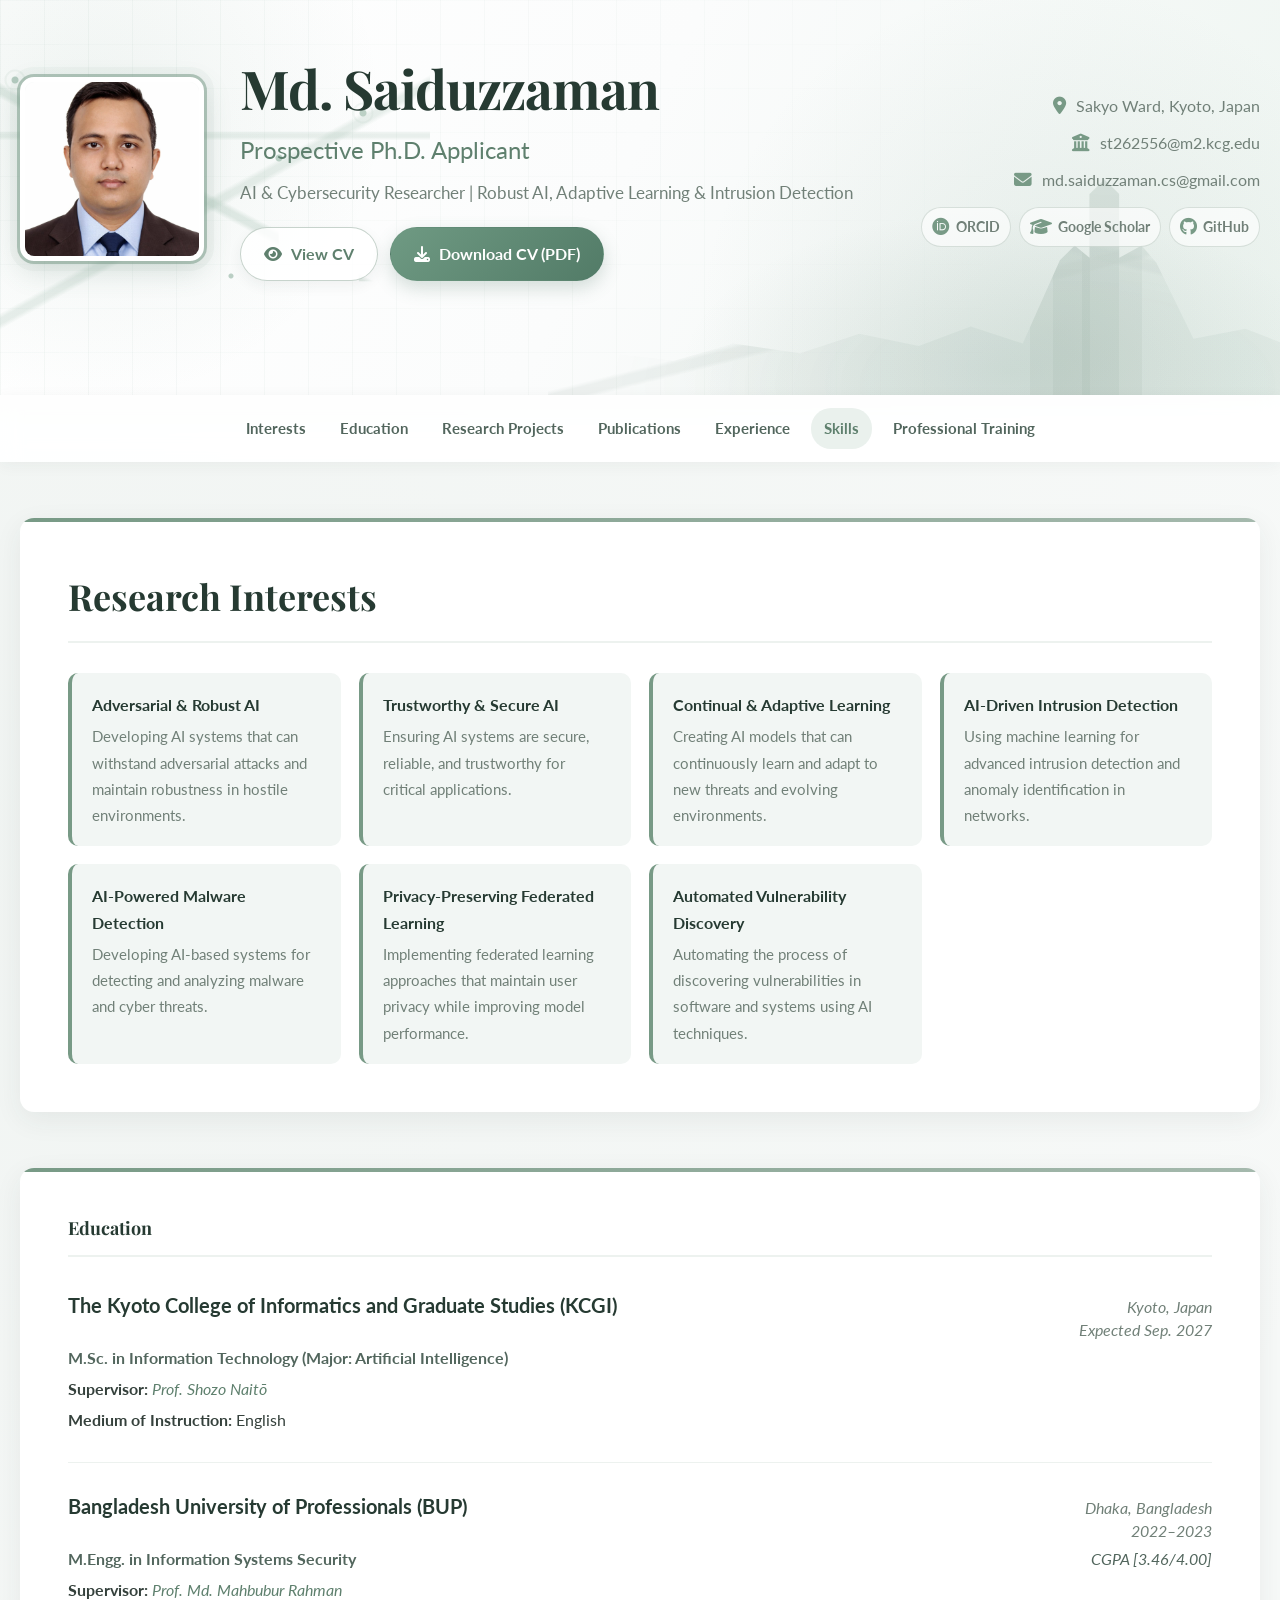
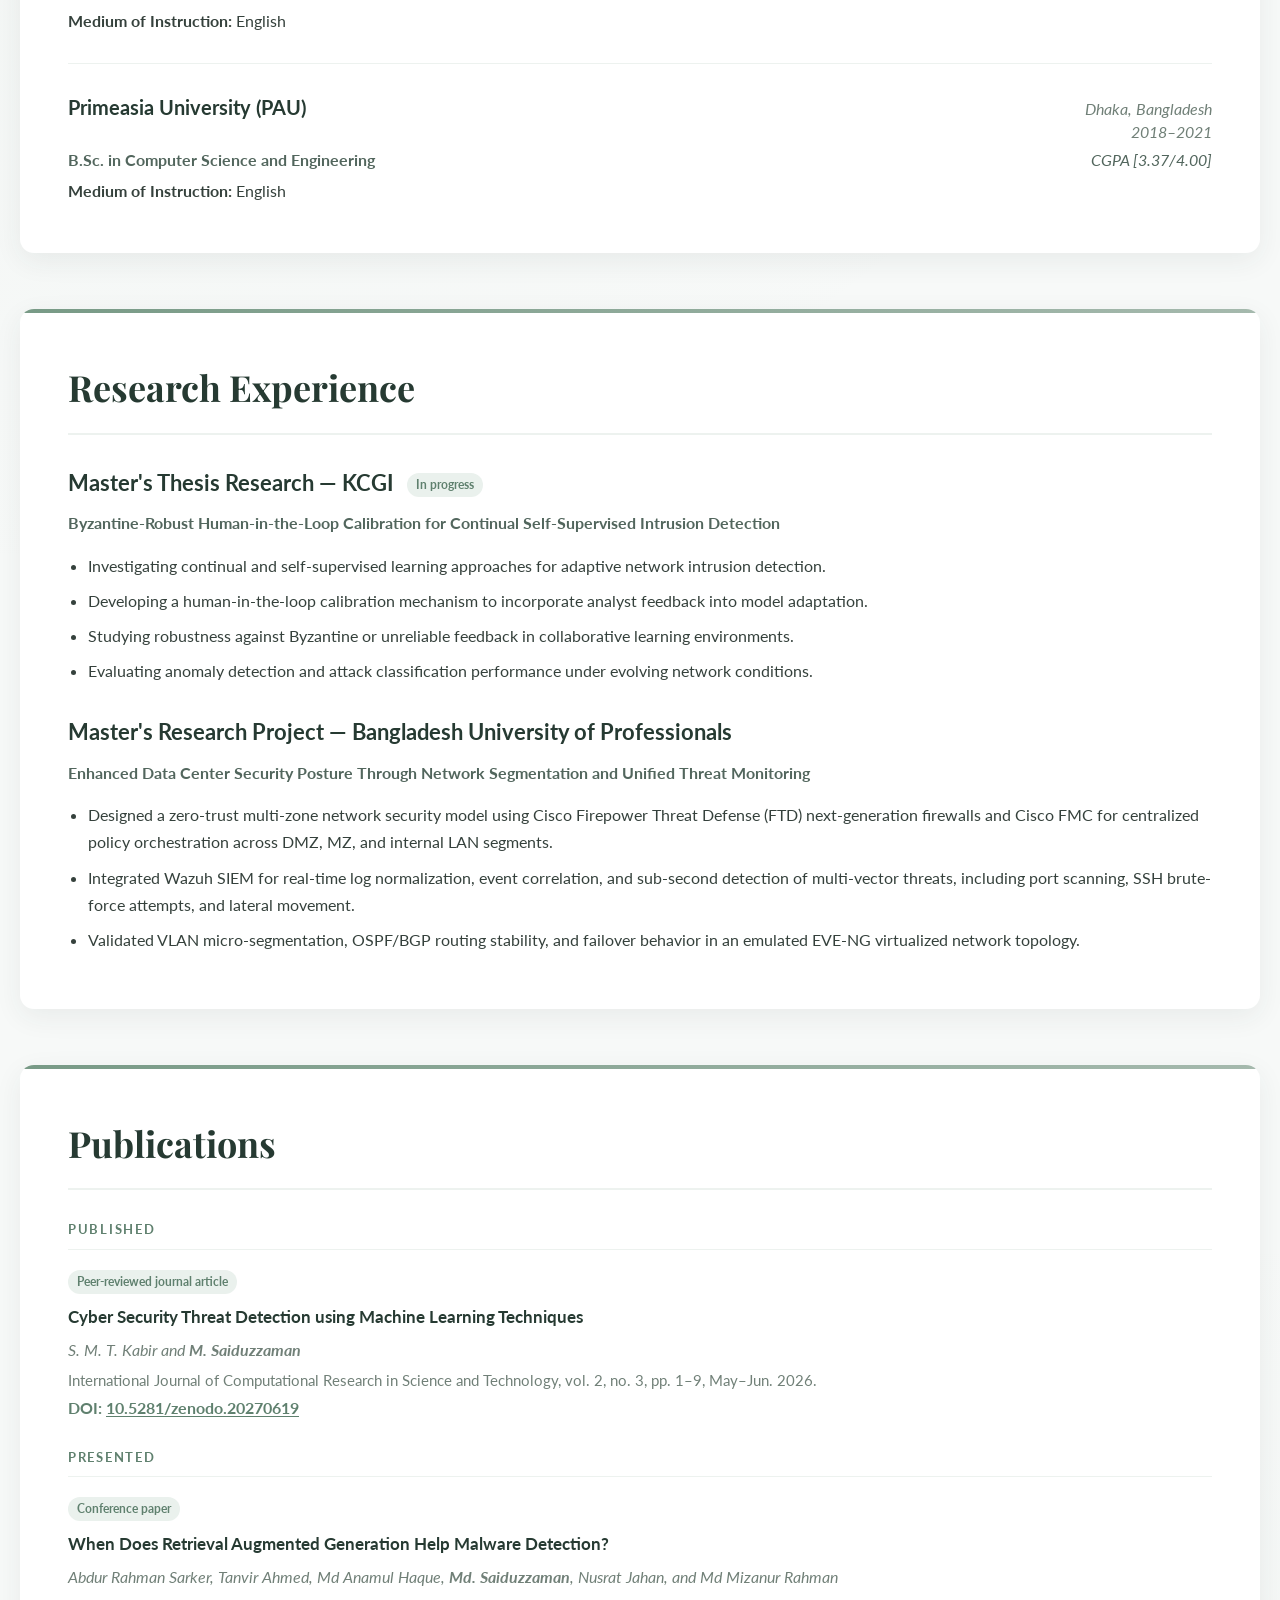
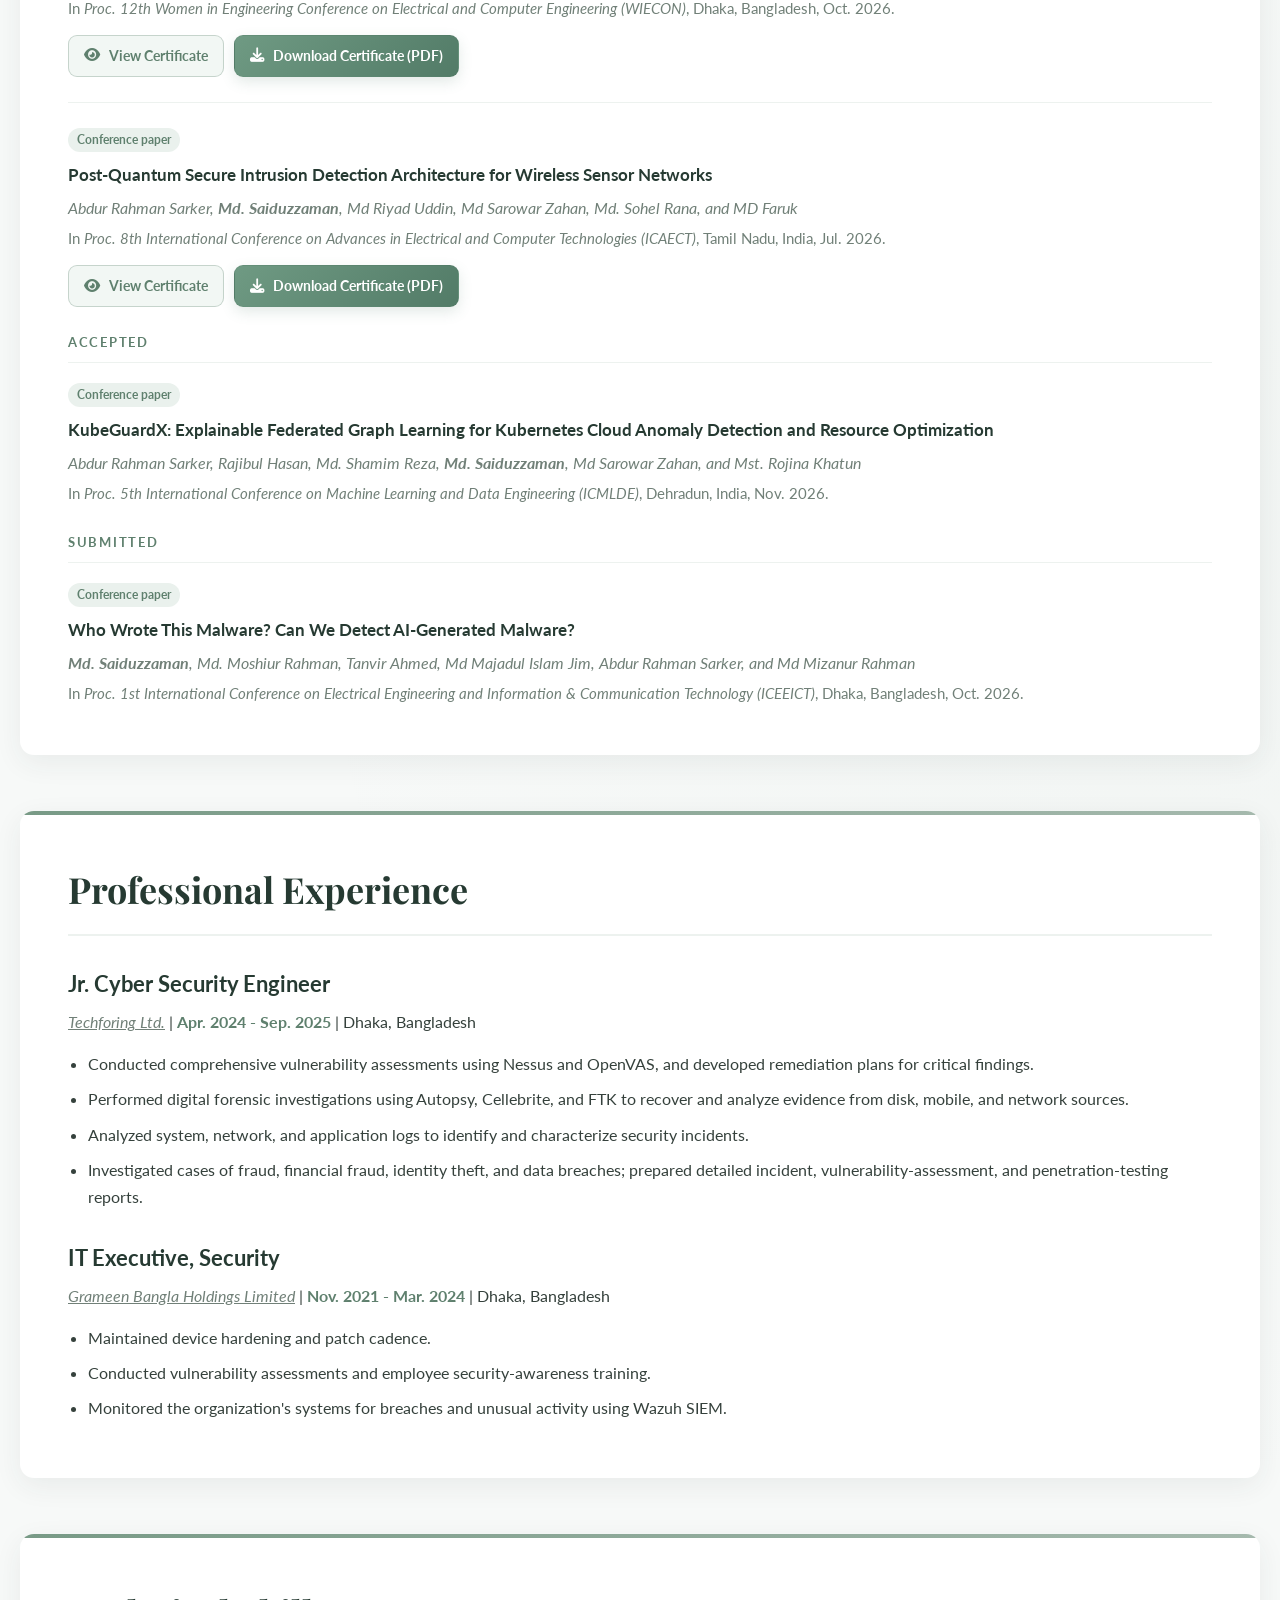
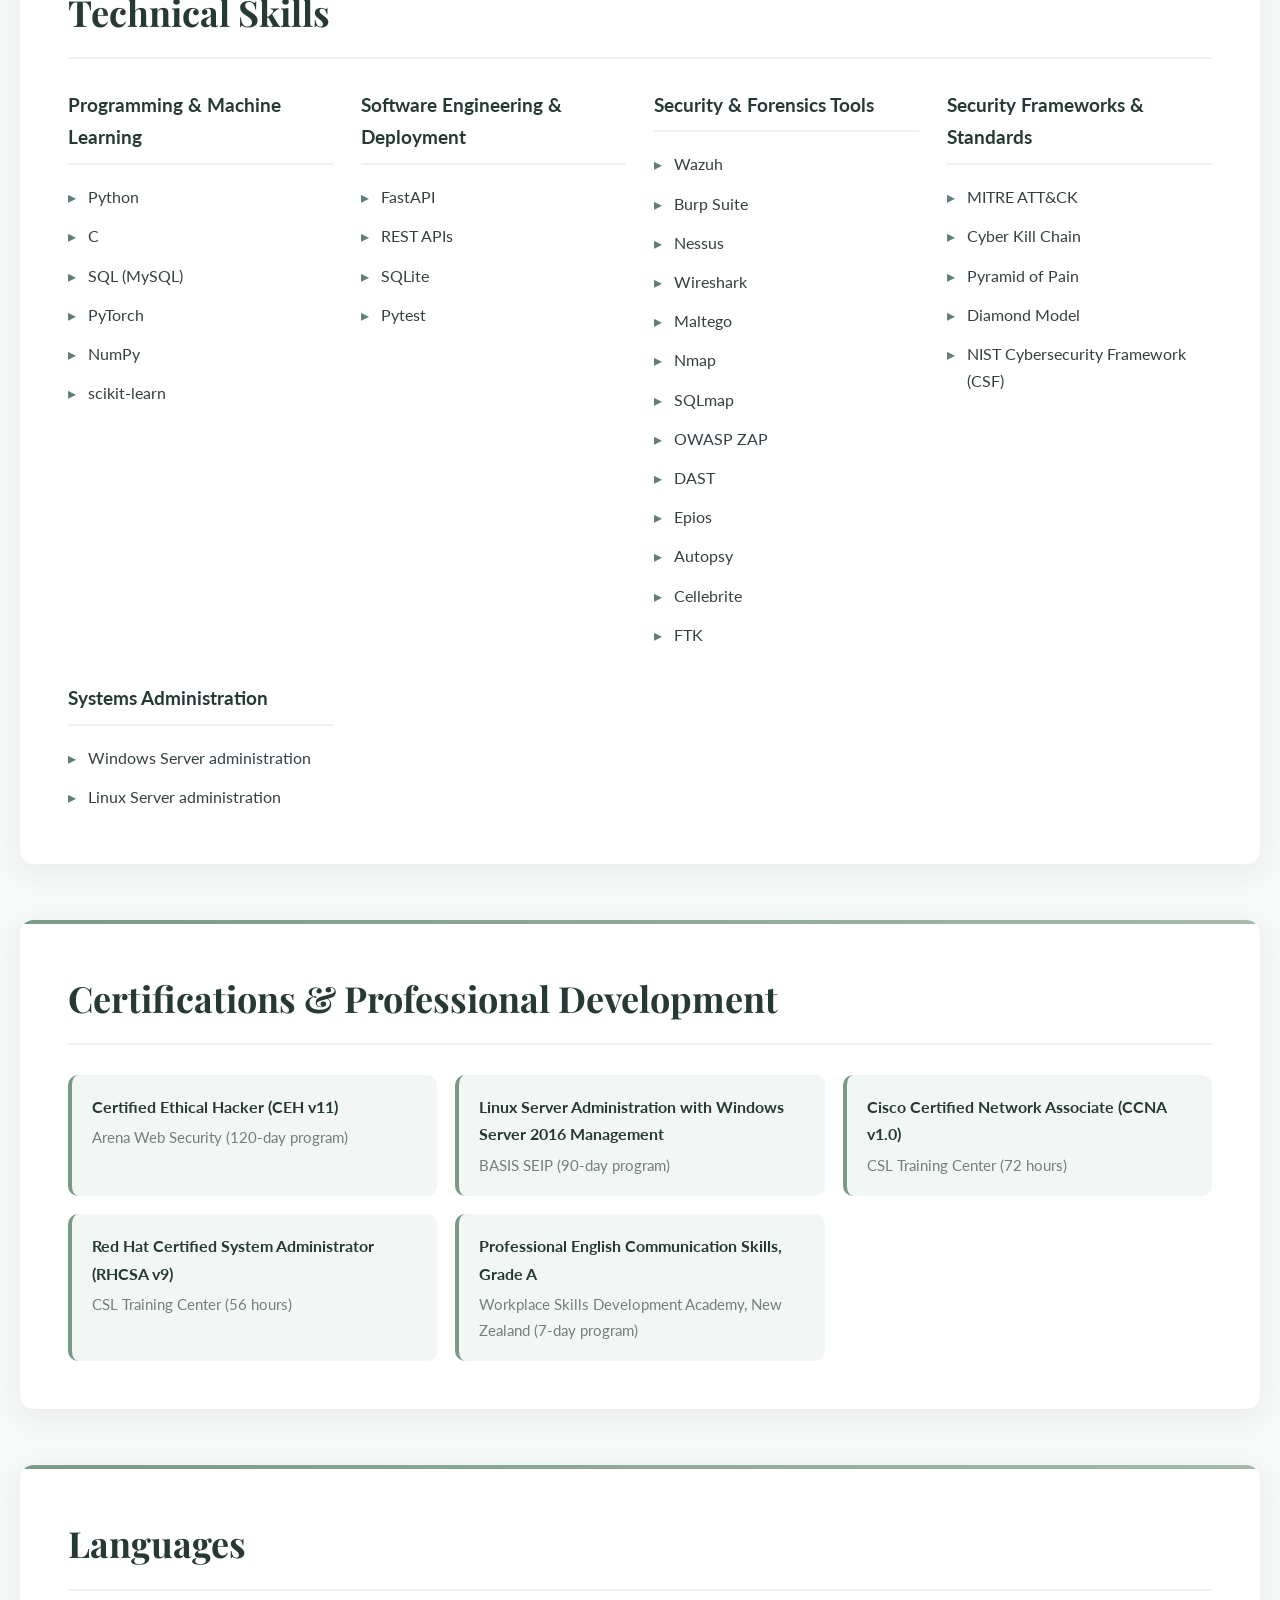
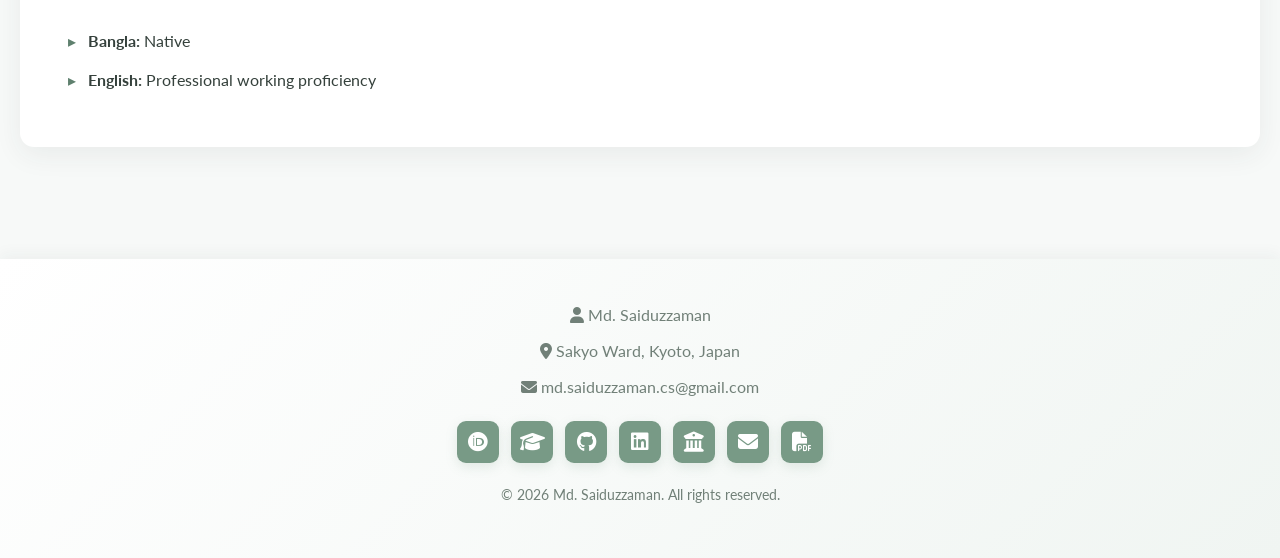
==== commit d4711ed1: "Add files via upload" ====
--- a/index.html
+++ b/index.html
@@ -13,7 +13,7 @@
     <link rel="preconnect" href="https://fonts.googleapis.com">
     <link rel="preconnect" href="https://fonts.gstatic.com" crossorigin>
     <link href="https://fonts.googleapis.com/css2?family=Lato:wght@300;400;700&family=Playfair+Display:wght@400;700&display=swap" rel="stylesheet">
-    <link rel="stylesheet" href="styles.css">
+    <link rel="stylesheet" href="styles.css?v=20261109-education-layout">
     <link rel="stylesheet" href="https://cdnjs.cloudflare.com/ajax/libs/font-awesome/6.4.0/css/all.min.css">
 </head>
 <body>
@@ -240,7 +240,7 @@
             <h2>Professional Experience</h2>
             <div class="experience-item">
                 <h3>Jr. Cyber Security Engineer</h3>
-                <p><span class="company">Techforing Ltd.</span> | <span class="duration">Apr. 2024 - Sep. 2025</span> | Dhaka, Bangladesh</p>
+                <p><a class="company" href="https://www.techforing.com/" target="_blank" rel="noopener noreferrer">Techforing Ltd.</a> | <span class="duration">Apr. 2024 - Sep. 2025</span> | Dhaka, Bangladesh</p>
                 <ul>
                     <li>Conducted comprehensive vulnerability assessments using Nessus and OpenVAS, and developed remediation plans for critical findings.</li>
                     <li>Performed digital forensic investigations using Autopsy, Cellebrite, and FTK to recover and analyze evidence from disk, mobile, and network sources.</li>
@@ -251,7 +251,7 @@
 
             <div class="experience-item">
                 <h3>IT Executive, Security</h3>
-                <p><span class="company">Grameen Bangla Holdings Limited</span> | <span class="duration">Nov. 2021 - Mar. 2024</span> | Dhaka, Bangladesh</p>
+                <p><a class="company" href="https://grameenbangla-h-ltd.com/" target="_blank" rel="noopener noreferrer">Grameen Bangla Holdings Limited</a> | <span class="duration">Nov. 2021 - Mar. 2024</span> | Dhaka, Bangladesh</p>
                 <ul>
                     <li>Maintained device hardening and patch cadence.</li>
                     <li>Conducted vulnerability assessments and employee security-awareness training.</li>
--- a/styles.css
+++ b/styles.css
@@ -48,7 +48,7 @@
 }
 
 .container {
-    width: min(1200px, calc(100% - 40px));
+    width: min(1250px, calc(100% - 40px));
     margin: 0 auto;
 }
 
@@ -313,7 +313,7 @@
 section {
     margin-bottom: 56px;
     background: var(--surface);
-    padding: 46px;
+    padding: 48px;
     border-radius: 14px;
     box-shadow: var(--shadow);
     position: relative;
@@ -738,3 +738,72 @@
 @media (max-width: 600px) {
     .project-status { margin: 7px 0 0; }
 }
+
+/* Education layout: keep the right-hand metadata readable at tablet and phone widths. */
+@media (max-width: 900px) {
+    #education .education-heading,
+    #education .education-degree-row {
+        display: flex;
+        flex-direction: column;
+        align-items: flex-start;
+        justify-content: flex-start;
+        gap: 0;
+    }
+
+    #education .education-heading h3 {
+        width: 100%;
+        margin-bottom: 2px;
+    }
+
+    #education .education-location {
+        display: flex;
+        width: 100%;
+        flex: 0 0 auto;
+        flex-direction: column;
+        align-items: flex-start;
+        gap: 0;
+        margin: 2px 0 7px;
+        line-height: 1.5;
+        text-align: left;
+    }
+
+    #education .education-location span {
+        display: block;
+        width: 100%;
+    }
+
+    #education .education-degree-row .degree {
+        margin: 3px 0 0;
+    }
+
+    #education .education-cgpa {
+        display: block;
+        margin: 0;
+        white-space: normal;
+        line-height: 1.5;
+    }
+}
+
+/* Match the compact academic-section heading in the desktop reference. */
+@media (min-width: 901px) {
+    #education {
+        padding-bottom: 49px;
+    }
+
+    #education h2 {
+        font-size: 1.125rem;
+        line-height: 1.4;
+        margin-bottom: 34px;
+    }
+
+    #education .education-item {
+        margin-bottom: 29px;
+        padding-bottom: 29px;
+    }
+
+    #education .education-item:last-child {
+        margin-bottom: 0;
+        padding-bottom: 0;
+    }
+}
+
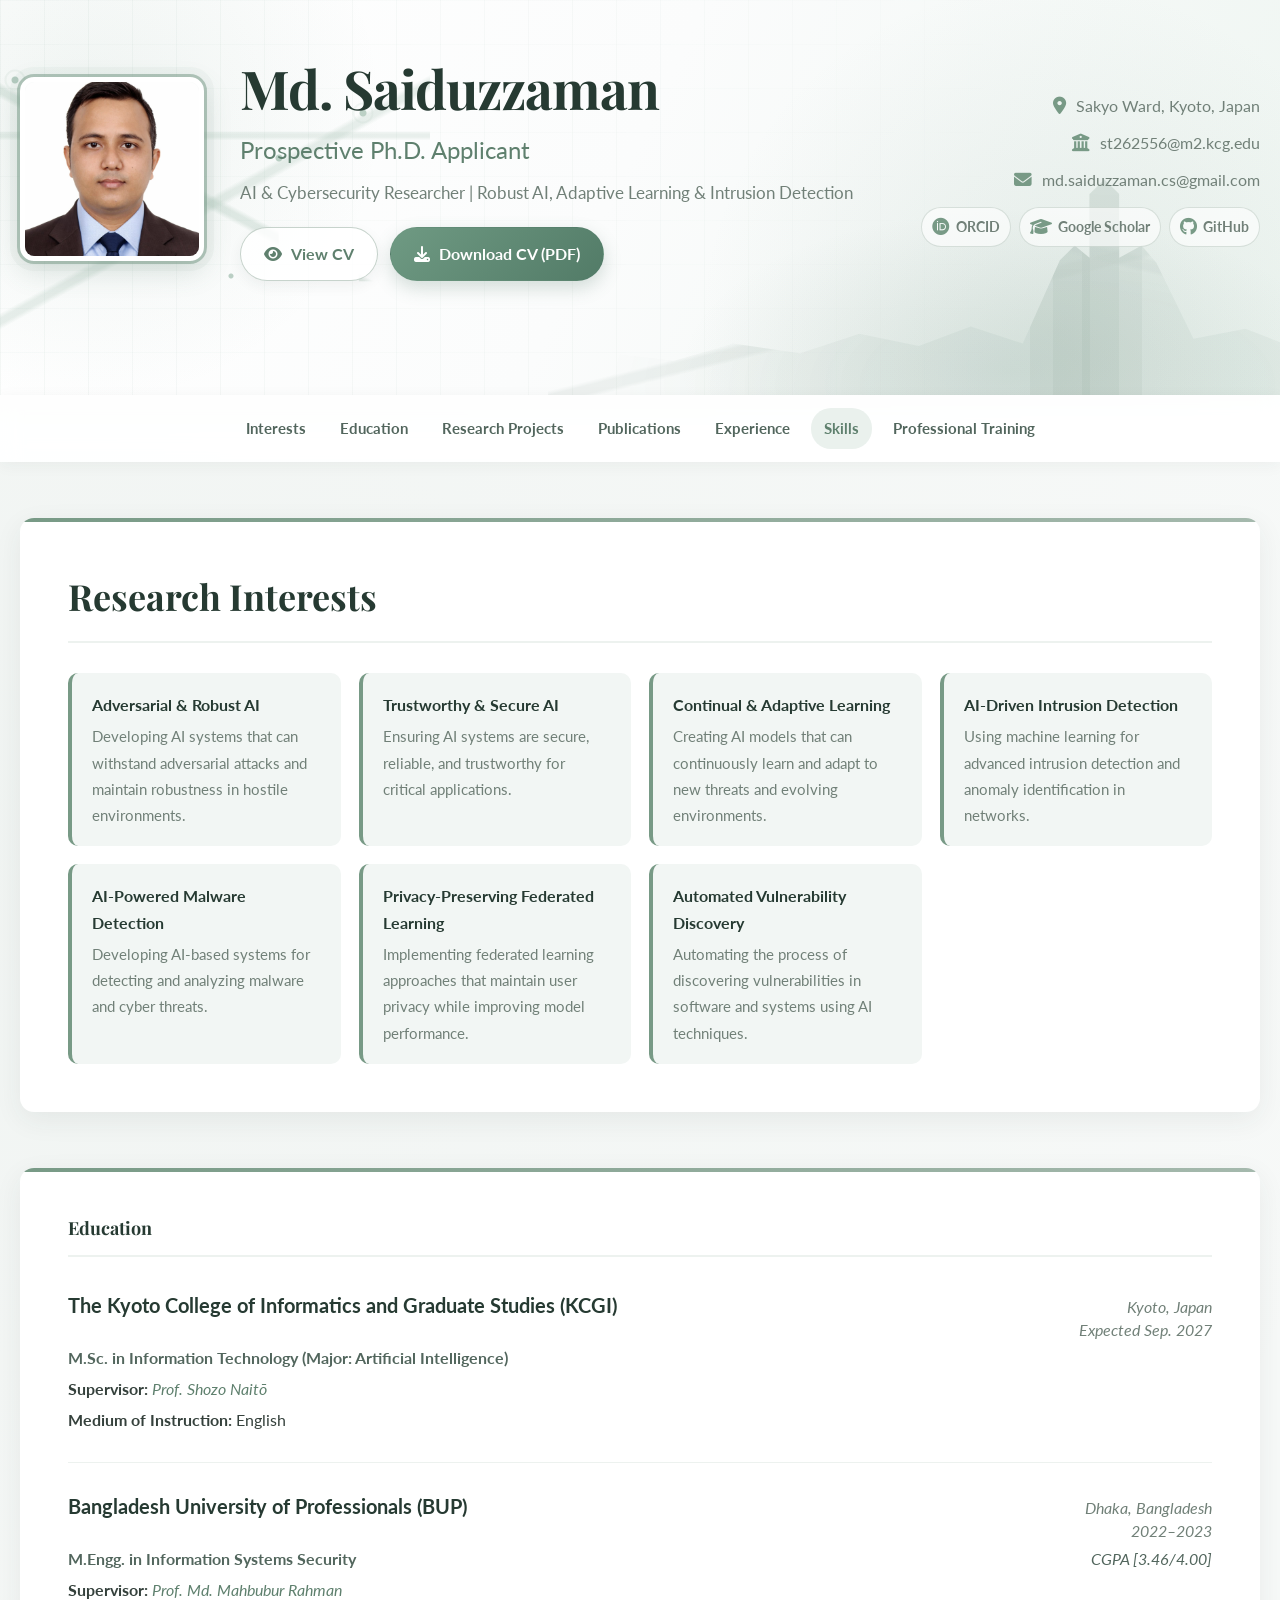
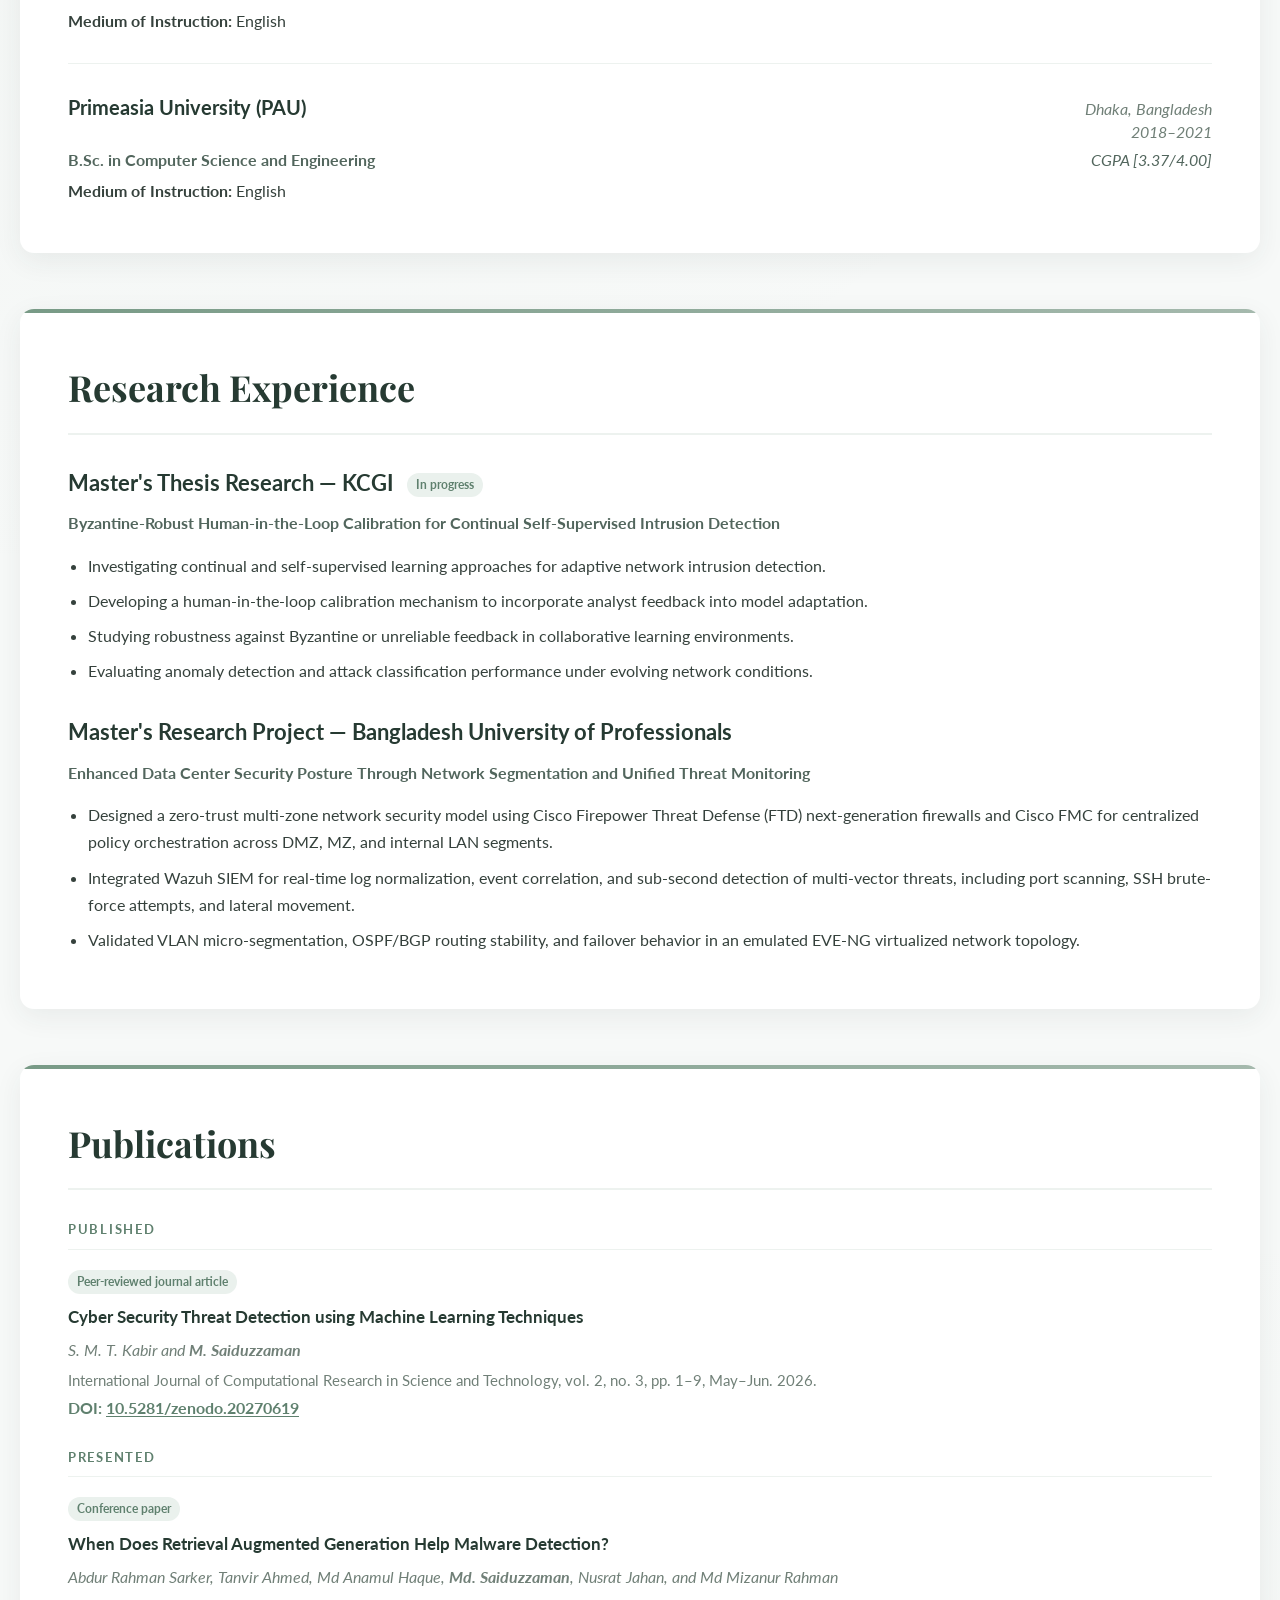
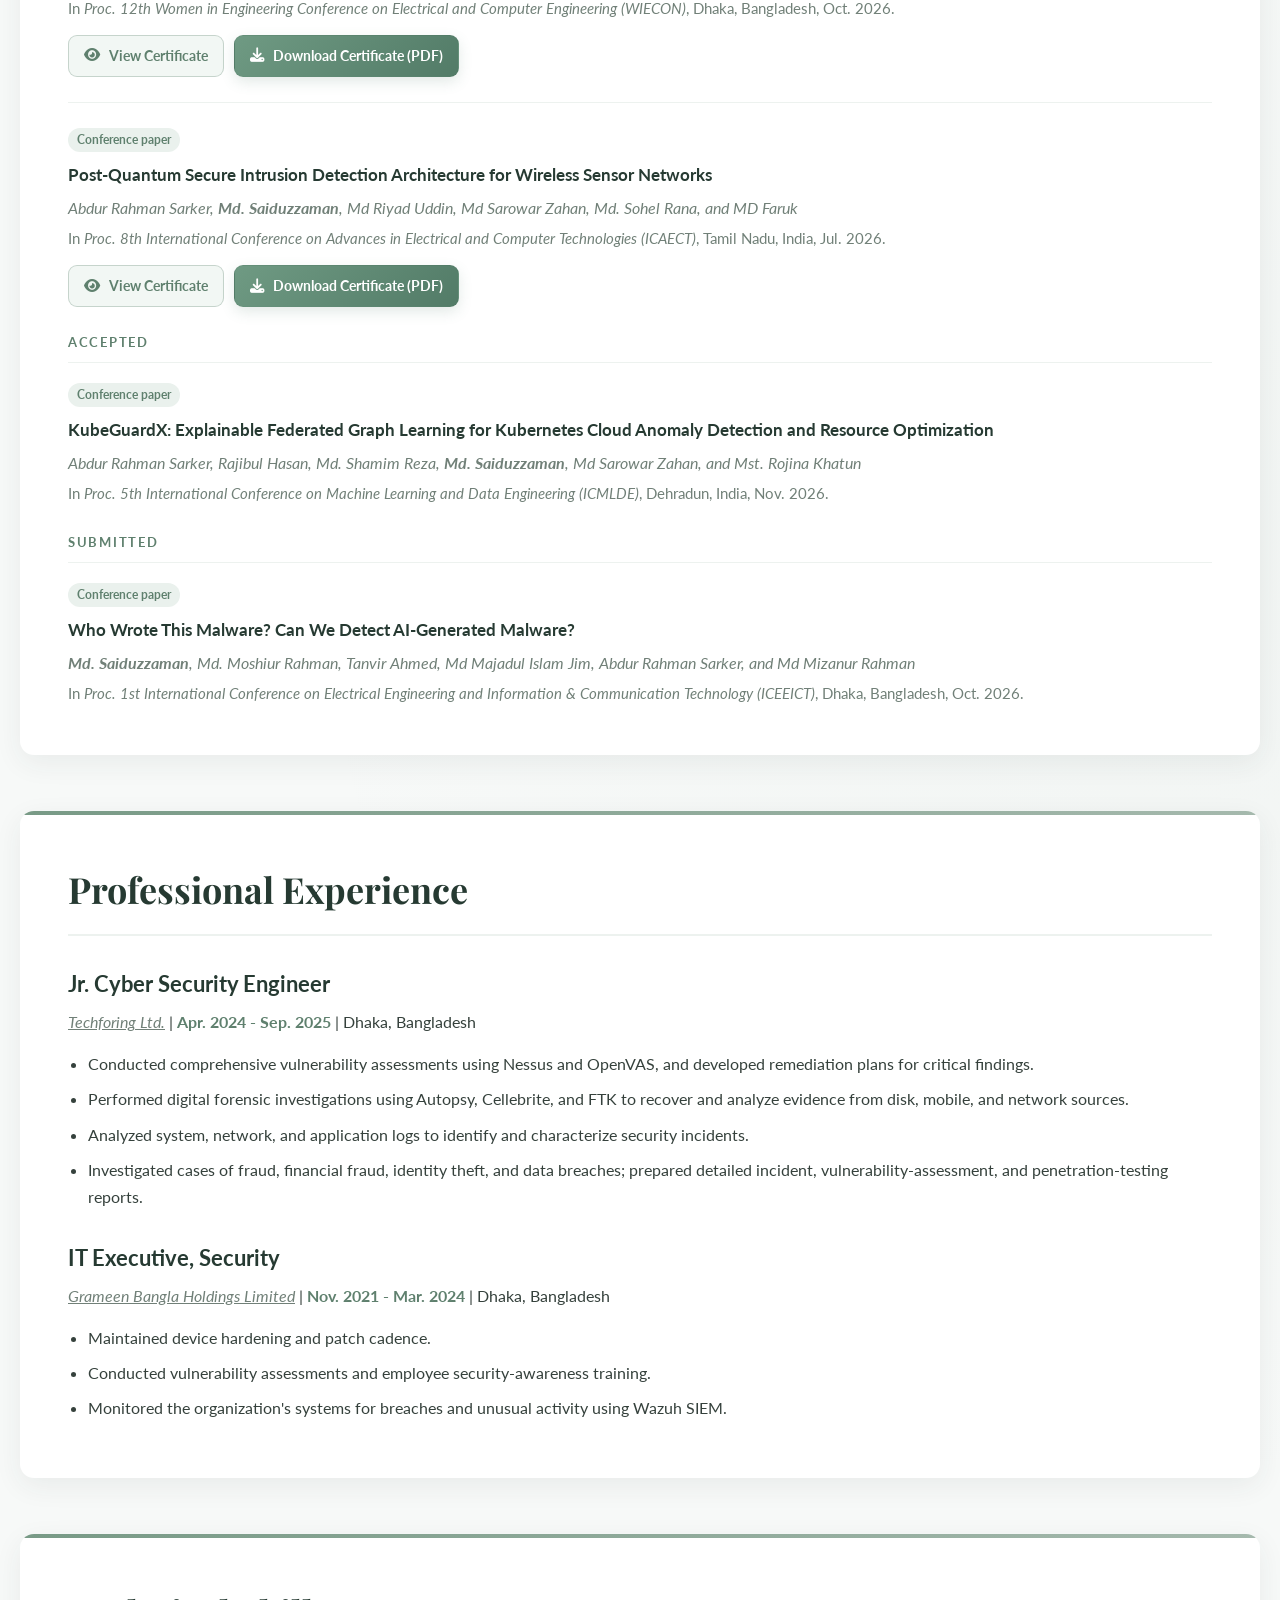
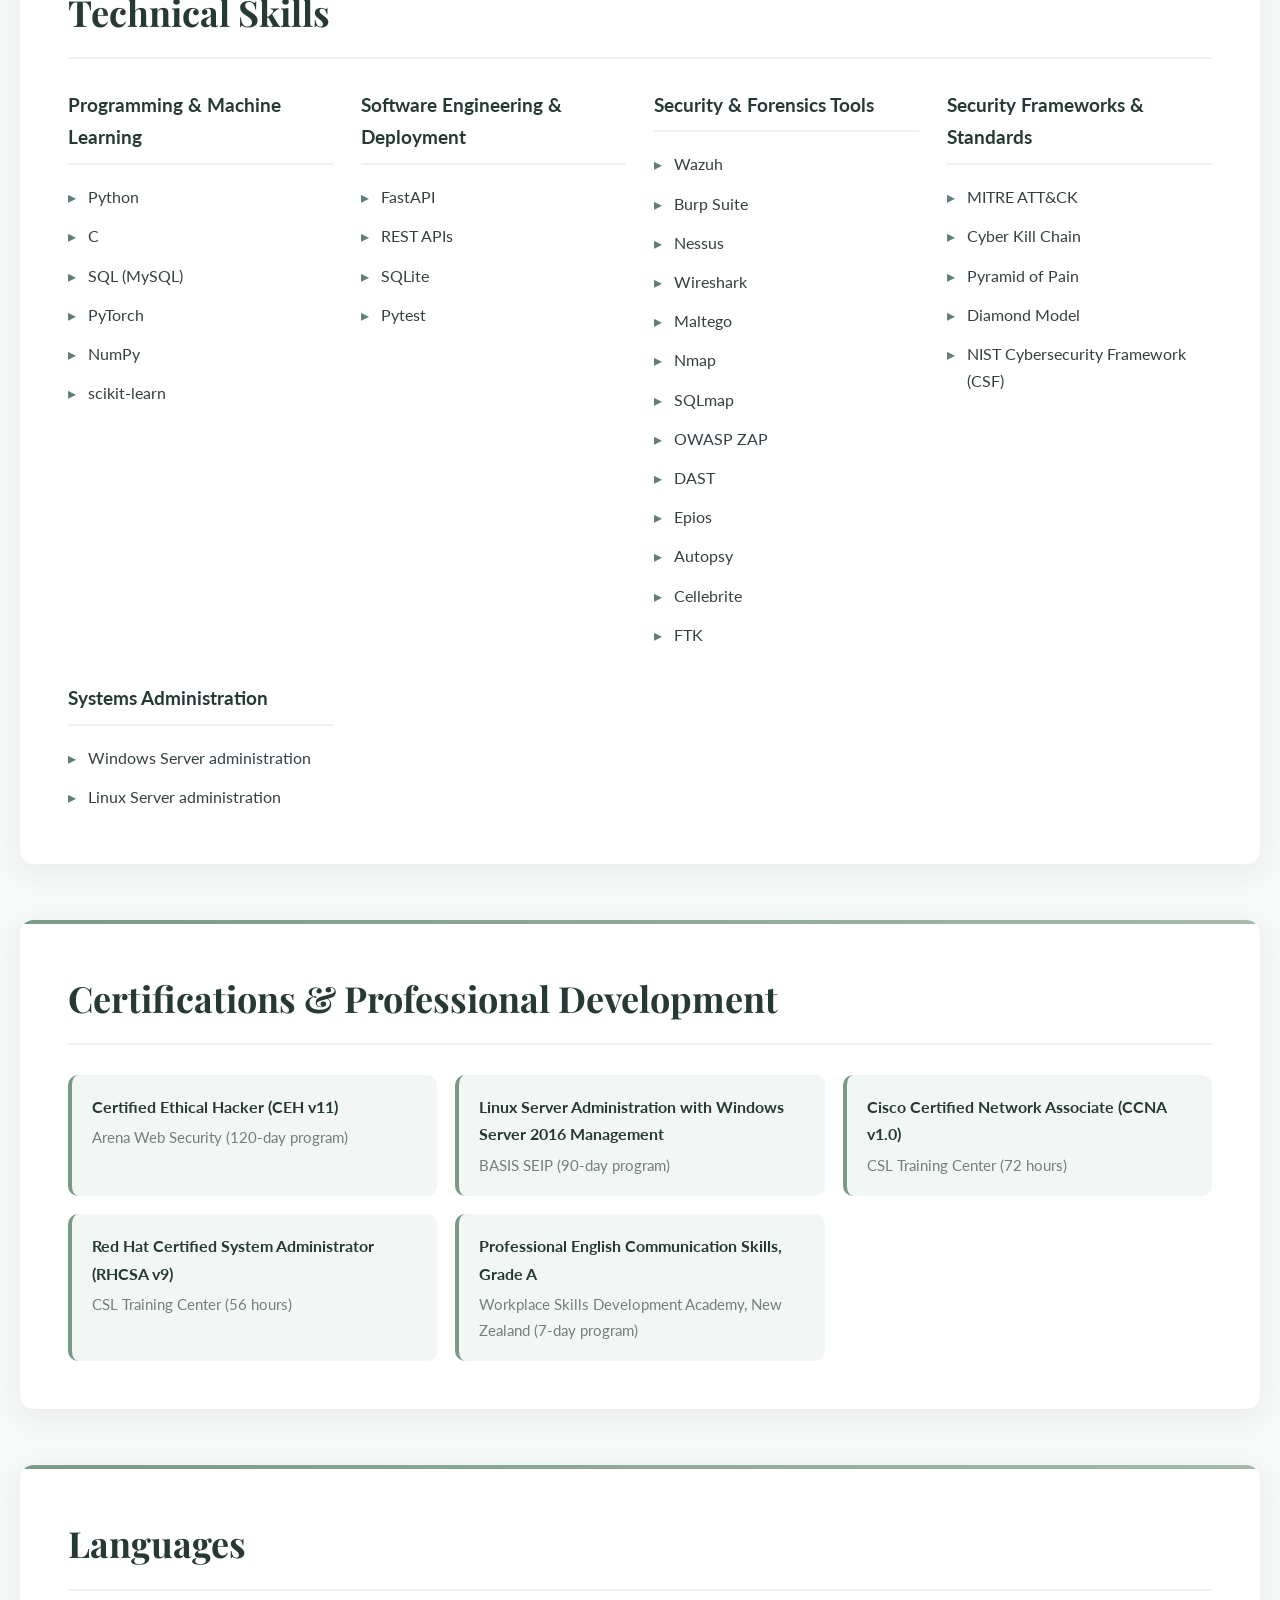
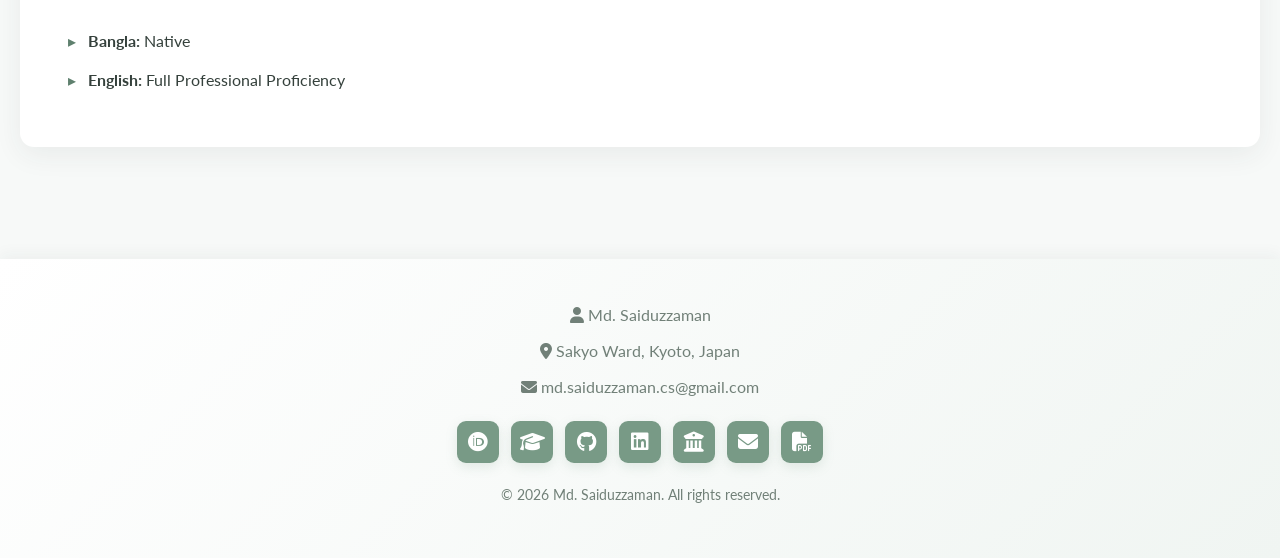
==== commit 26de229f: "Update English proficiency level in skills section" ====
--- a/index.html
+++ b/index.html
@@ -357,7 +357,7 @@
                 <div class="skills-category">
                     <ul>
                         <li><strong>Bangla:</strong> Native</li>
-                        <li><strong>English:</strong> Professional working proficiency</li>
+                        <li><strong>English:</strong> Full Professional Proficiency </li>
                     </ul>
                 </div>
             </div>
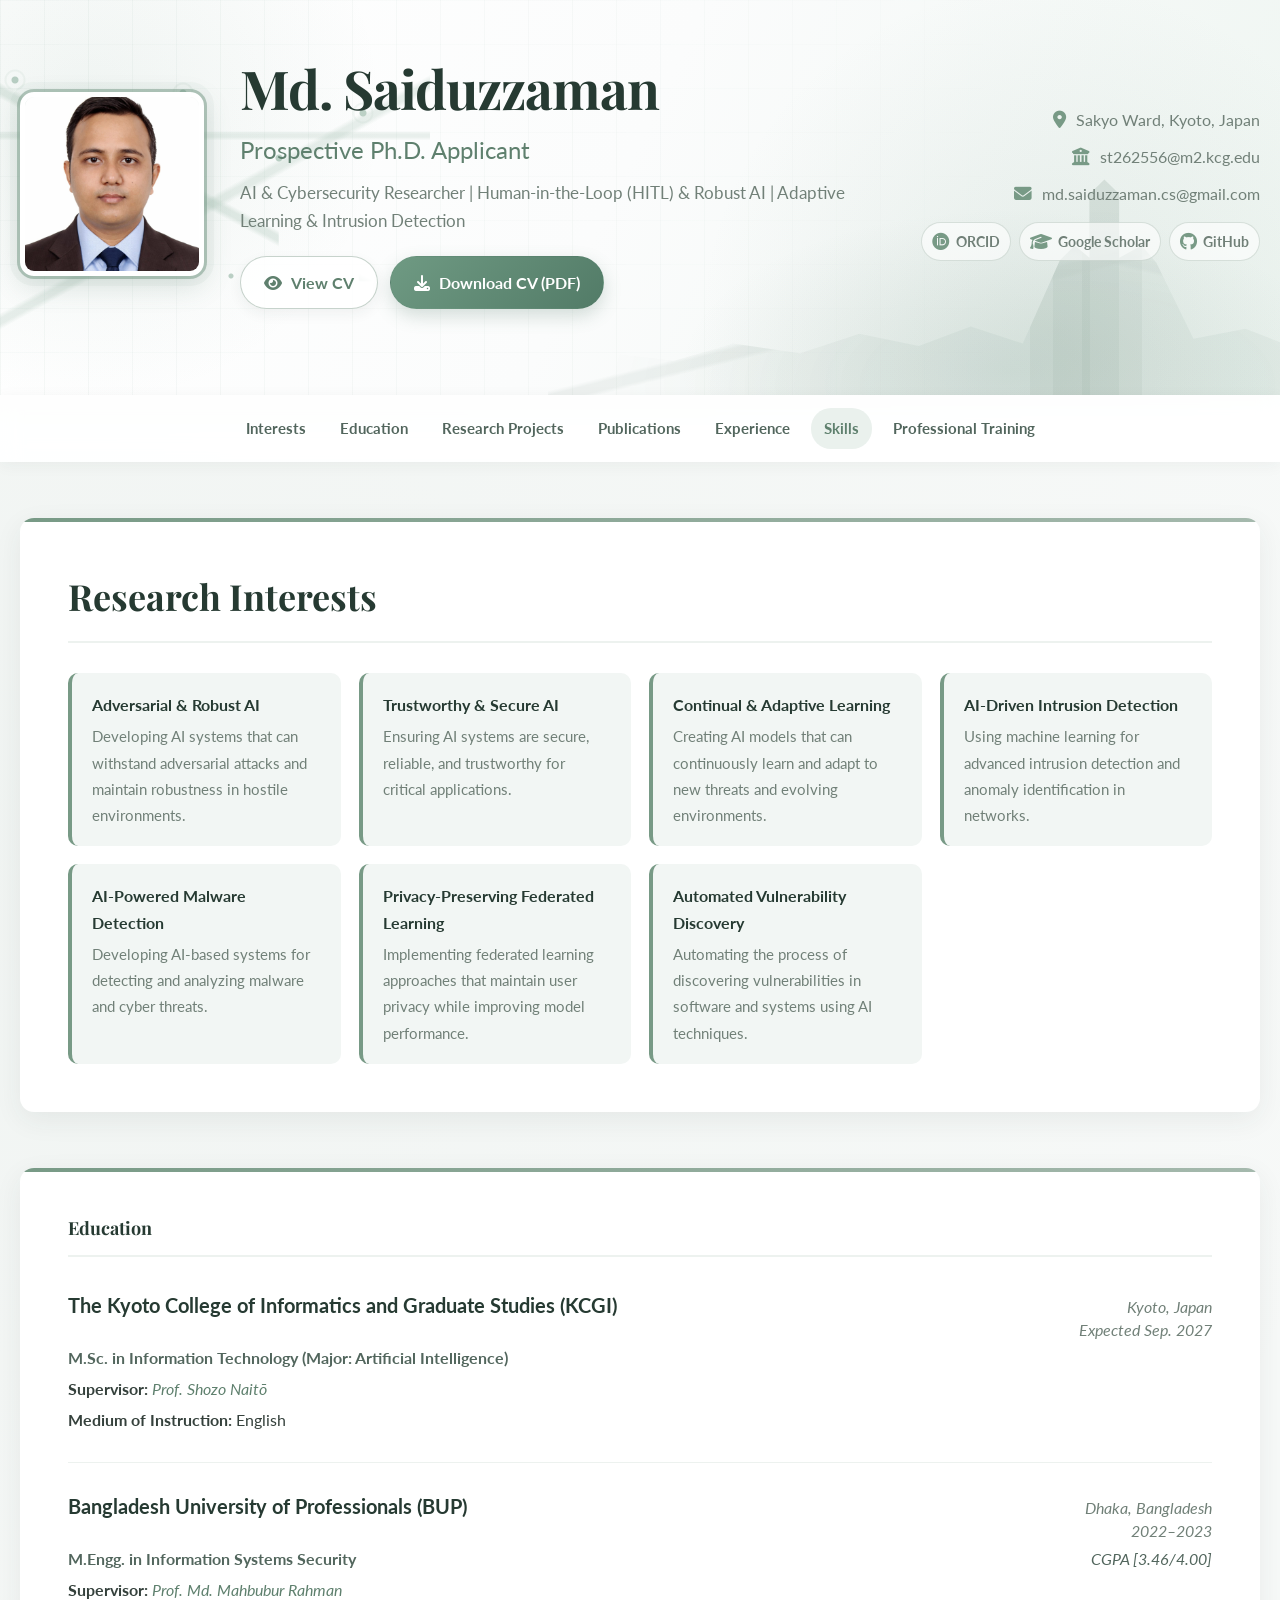
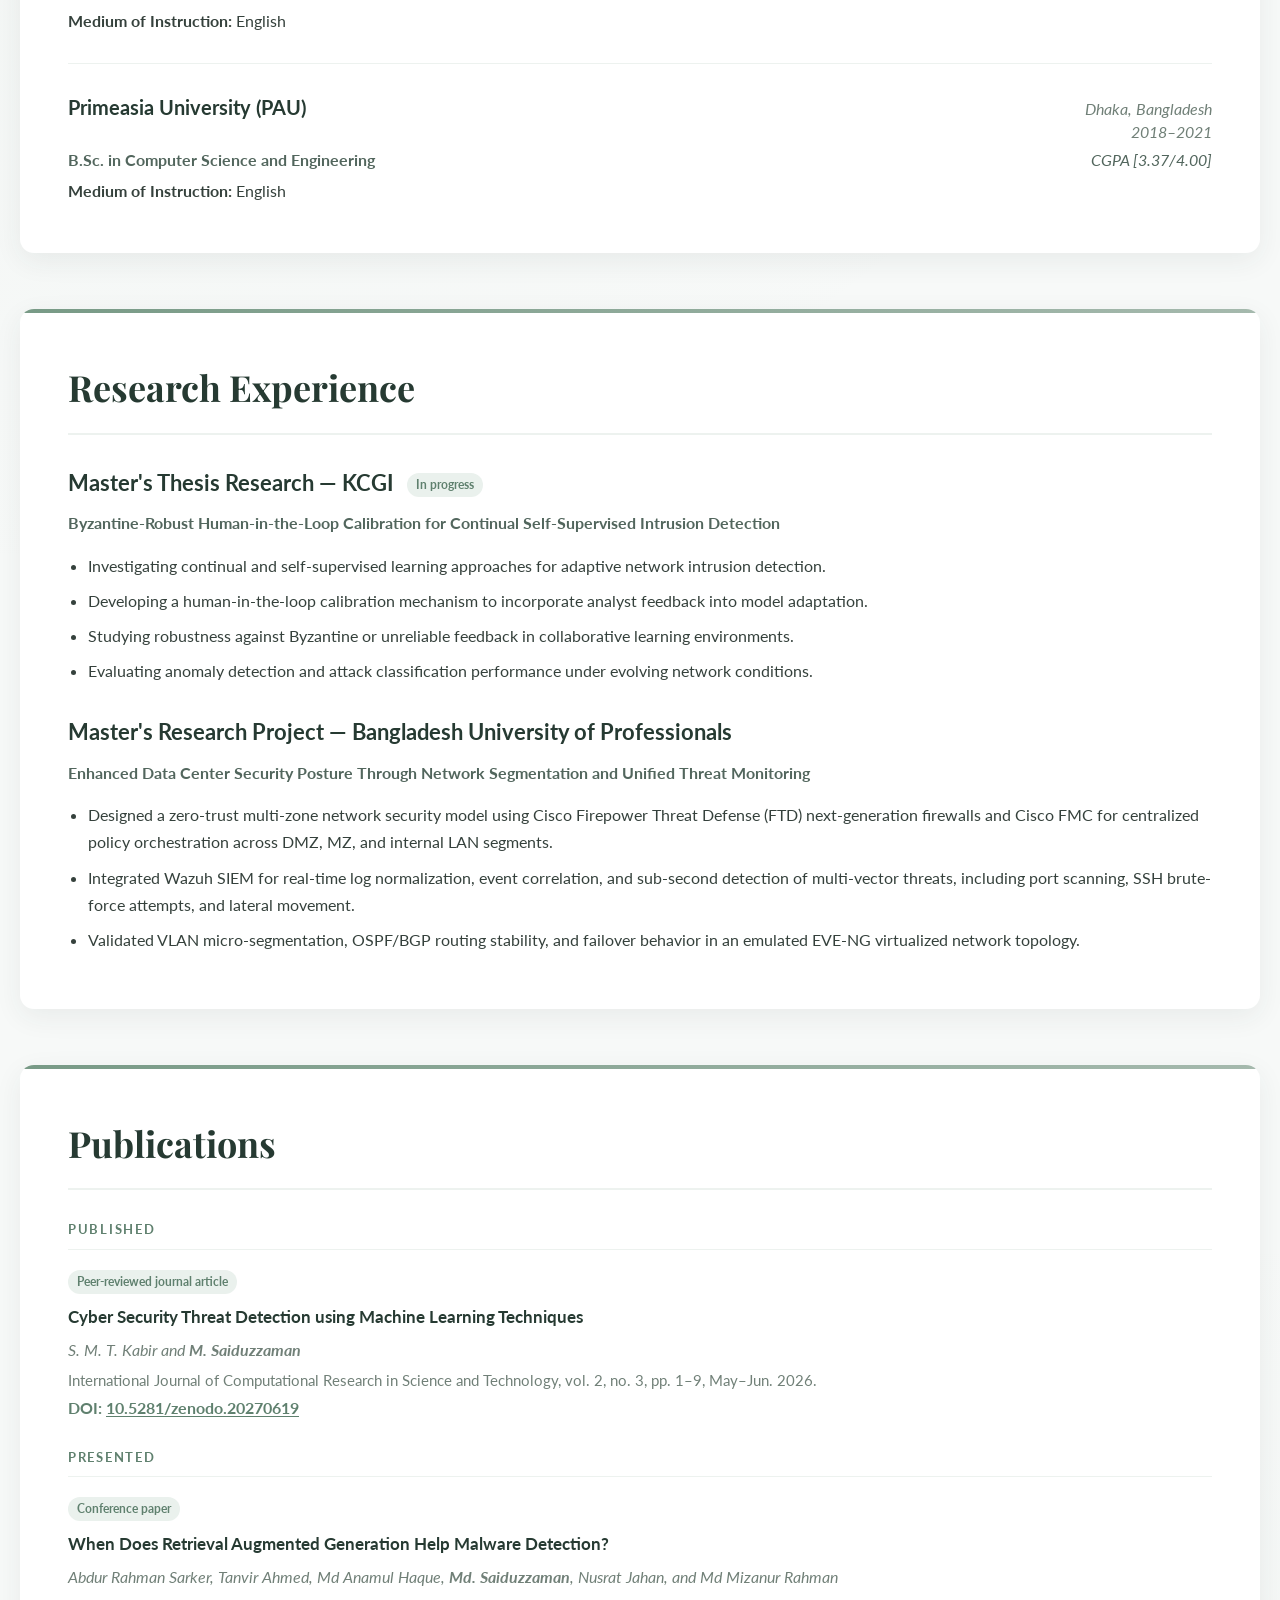
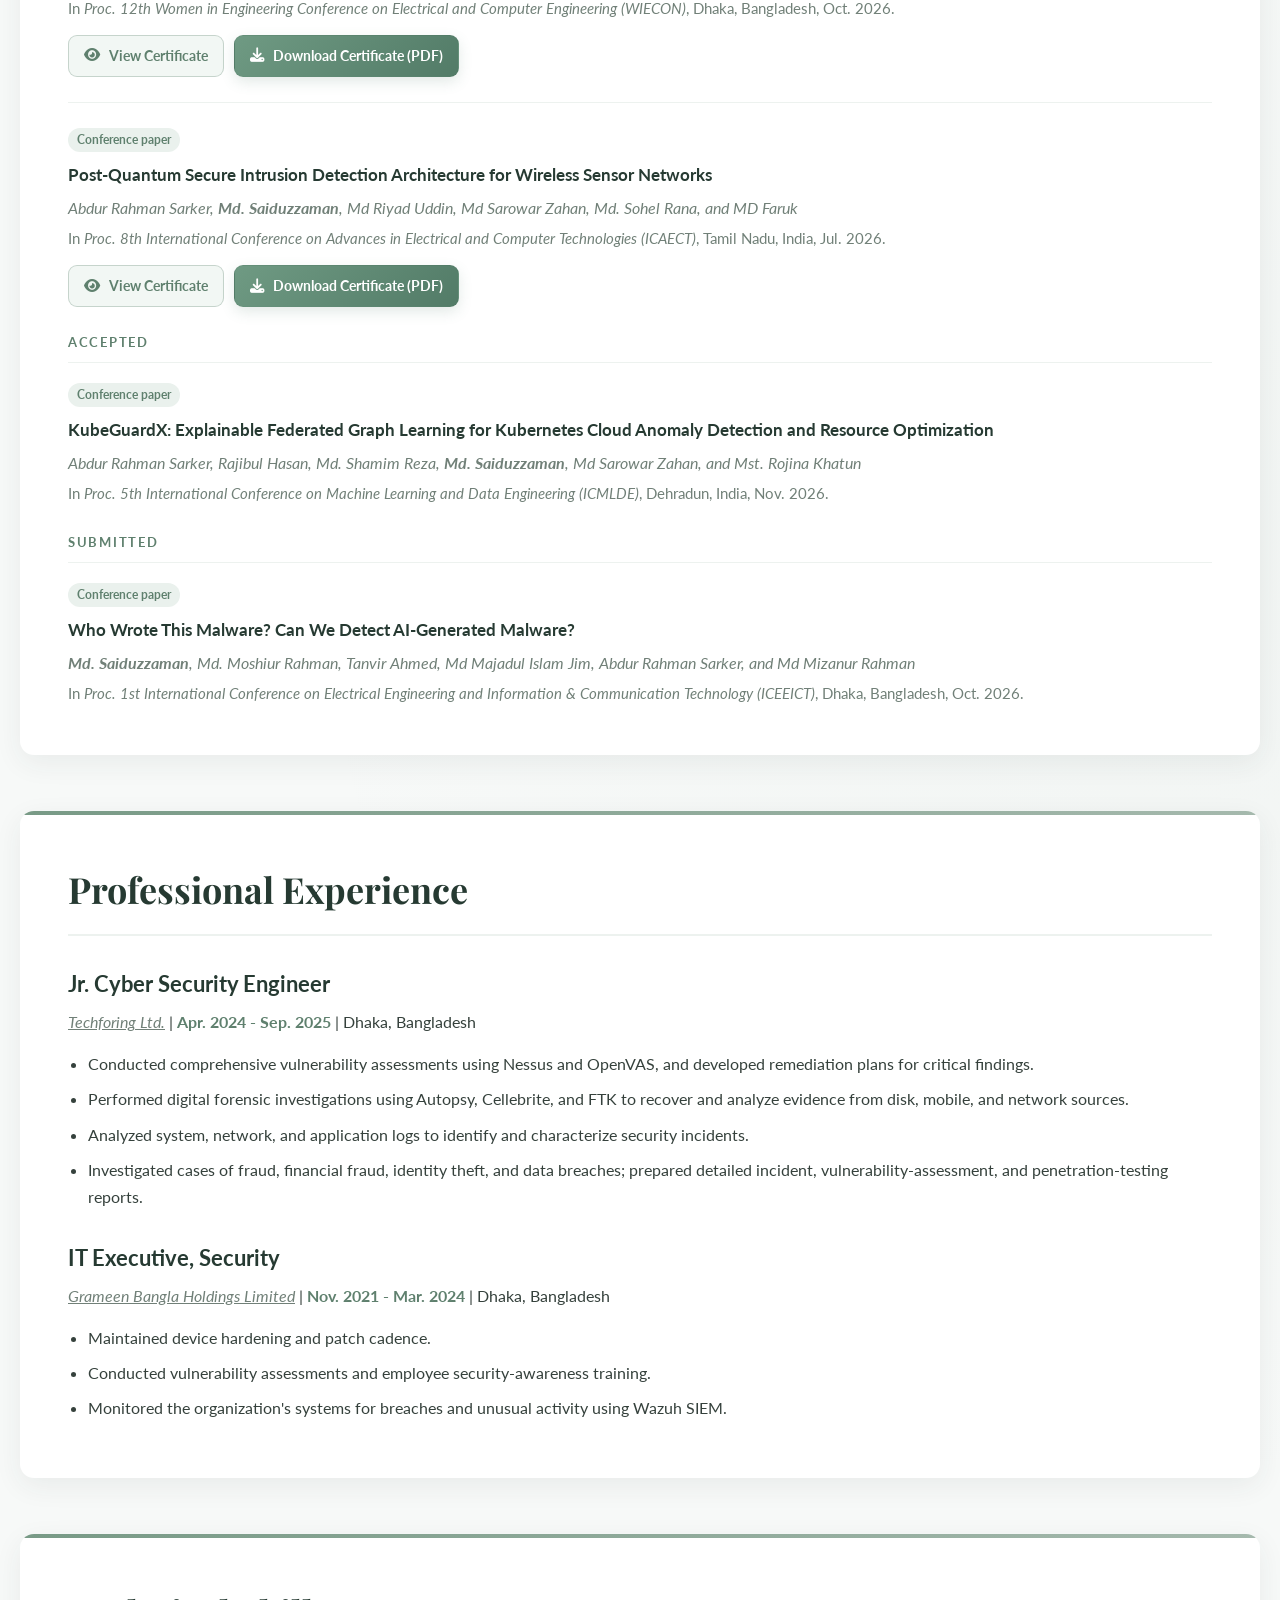
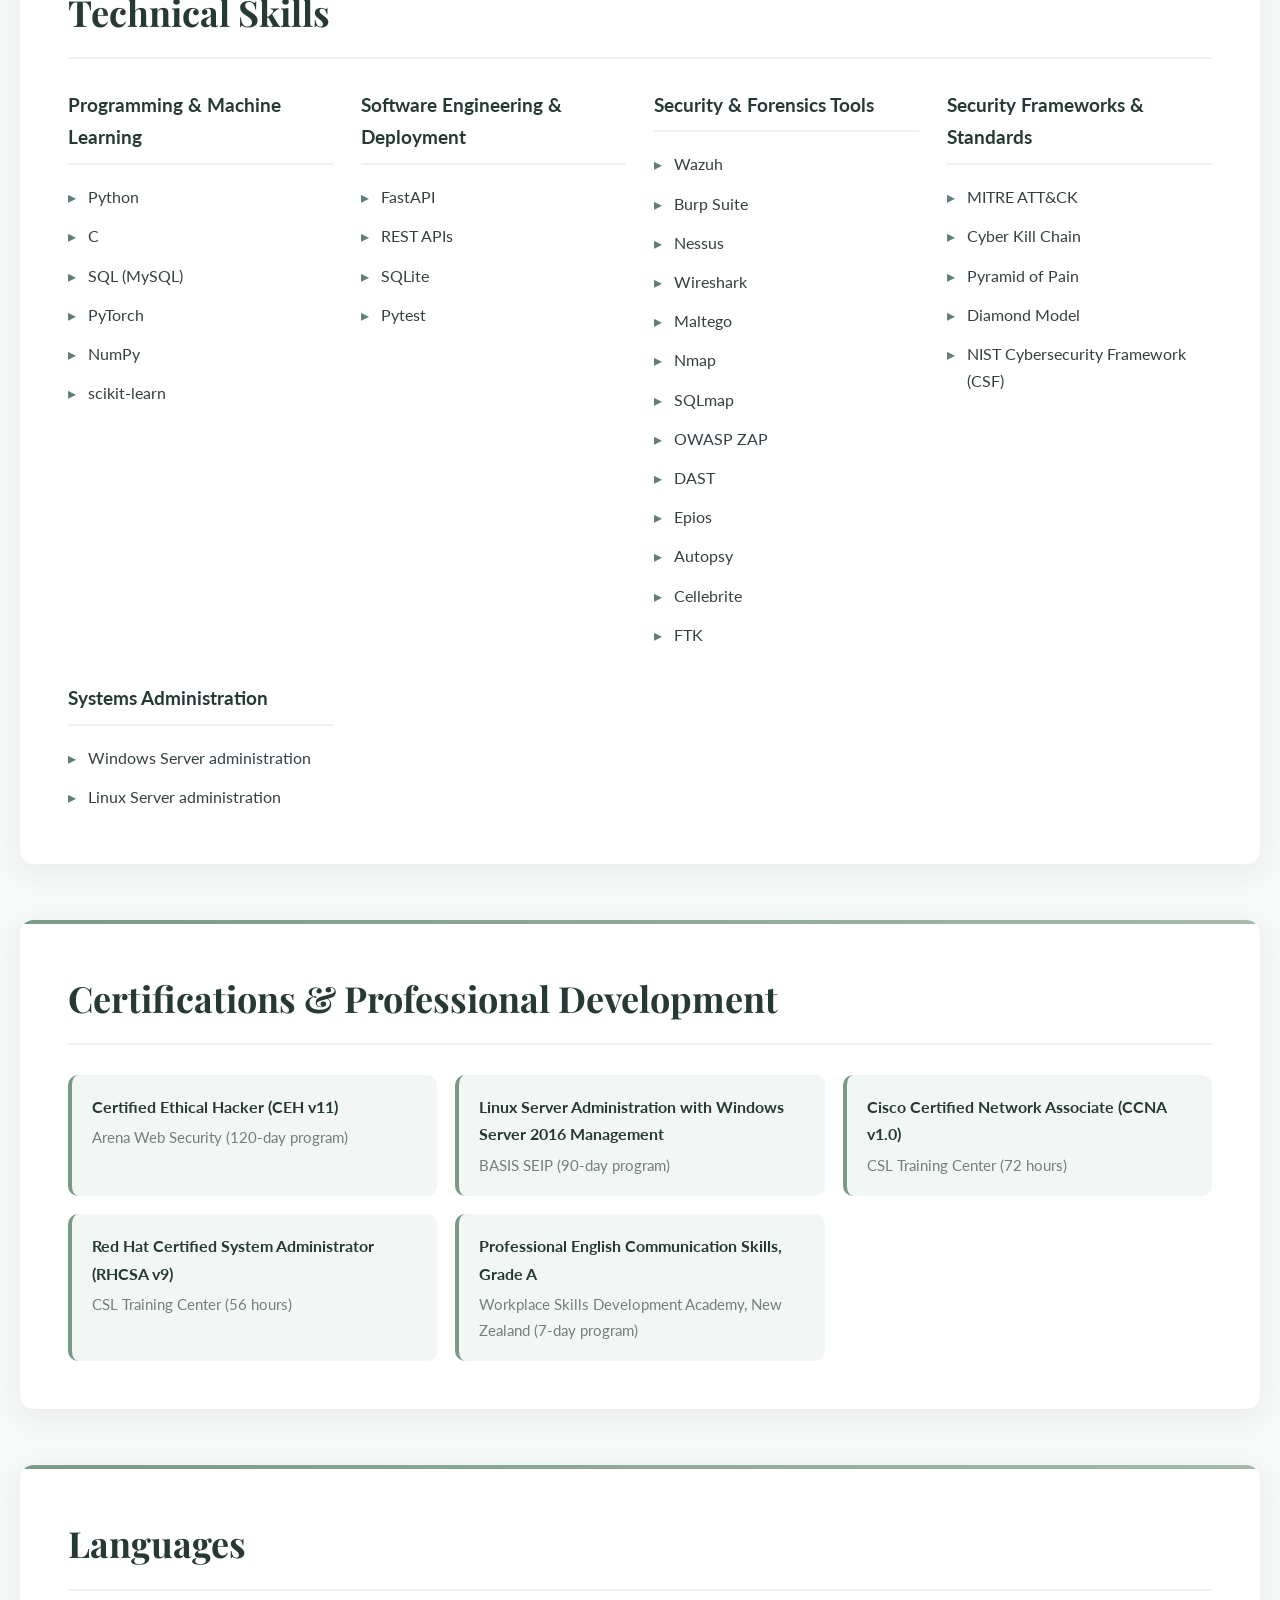
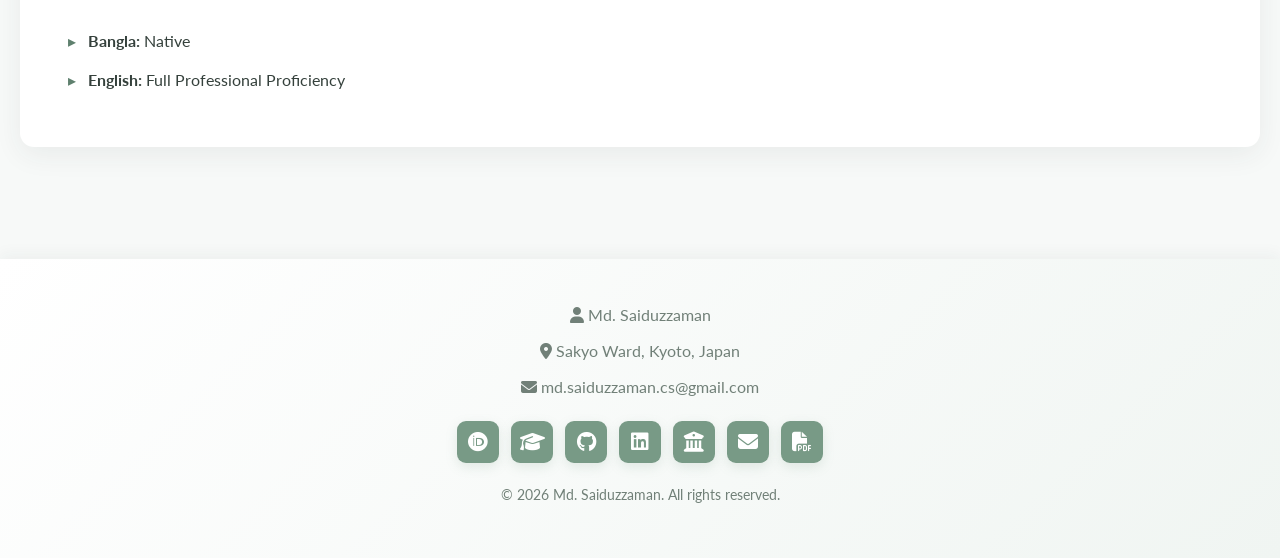
==== commit d5c20c36: "Update introduction paragraph in index.html" ====
--- a/index.html
+++ b/index.html
@@ -28,7 +28,7 @@
                     <div class="intro">
                         <h1>Md. Saiduzzaman</h1>
                         <h2>Prospective Ph.D. Applicant</h2>
-                        <p>AI & Cybersecurity Researcher | Robust AI, Adaptive Learning & Intrusion Detection</p>
+                        <p>AI & Cybersecurity Researcher | Human-in-the-Loop (HITL) & Robust AI | Adaptive Learning & Intrusion Detection</p>
                         <div class="cv-actions" aria-label="Curriculum vitae actions">
                             <a href="assets/Md_Saiduzzaman_CV.pdf" target="_blank" rel="noopener noreferrer" class="btn btn-view" aria-label="View Md. Saiduzzaman CV">
                                 <i class="fas fa-eye" aria-hidden="true"></i> View CV
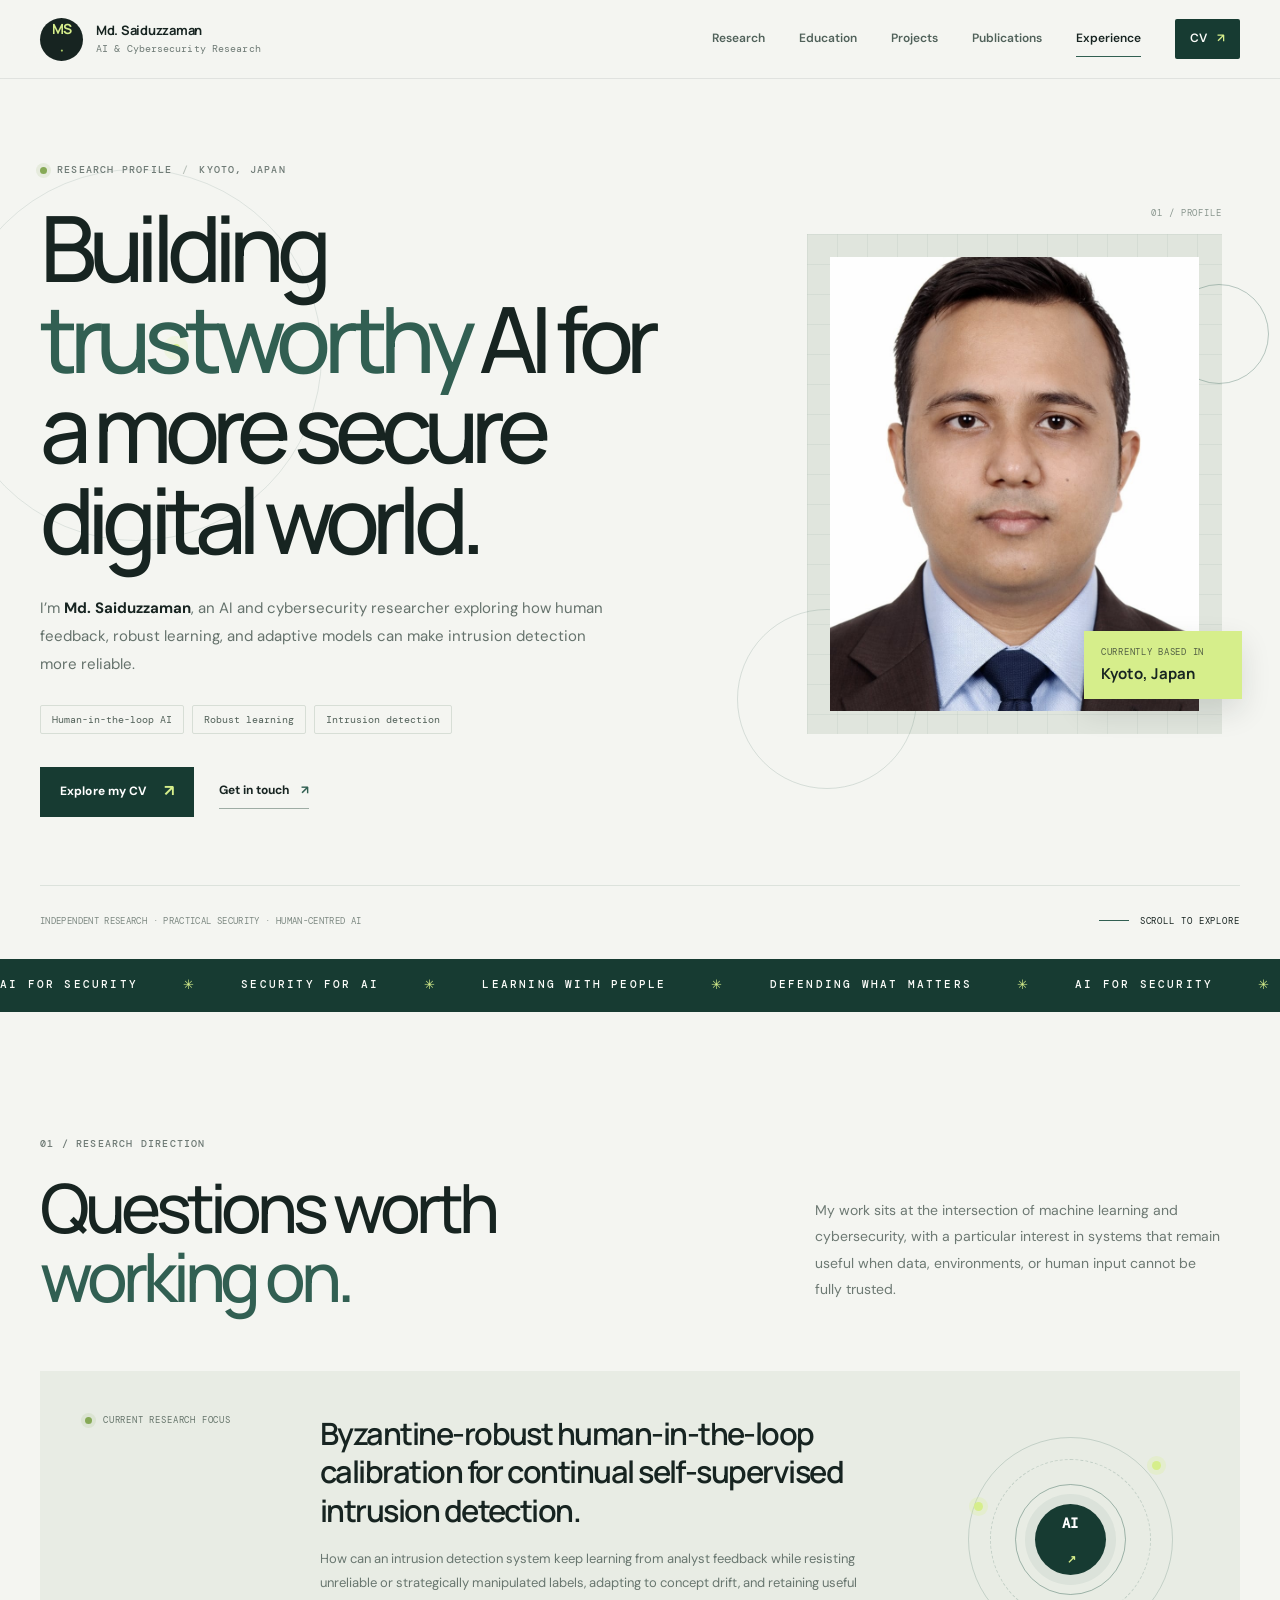
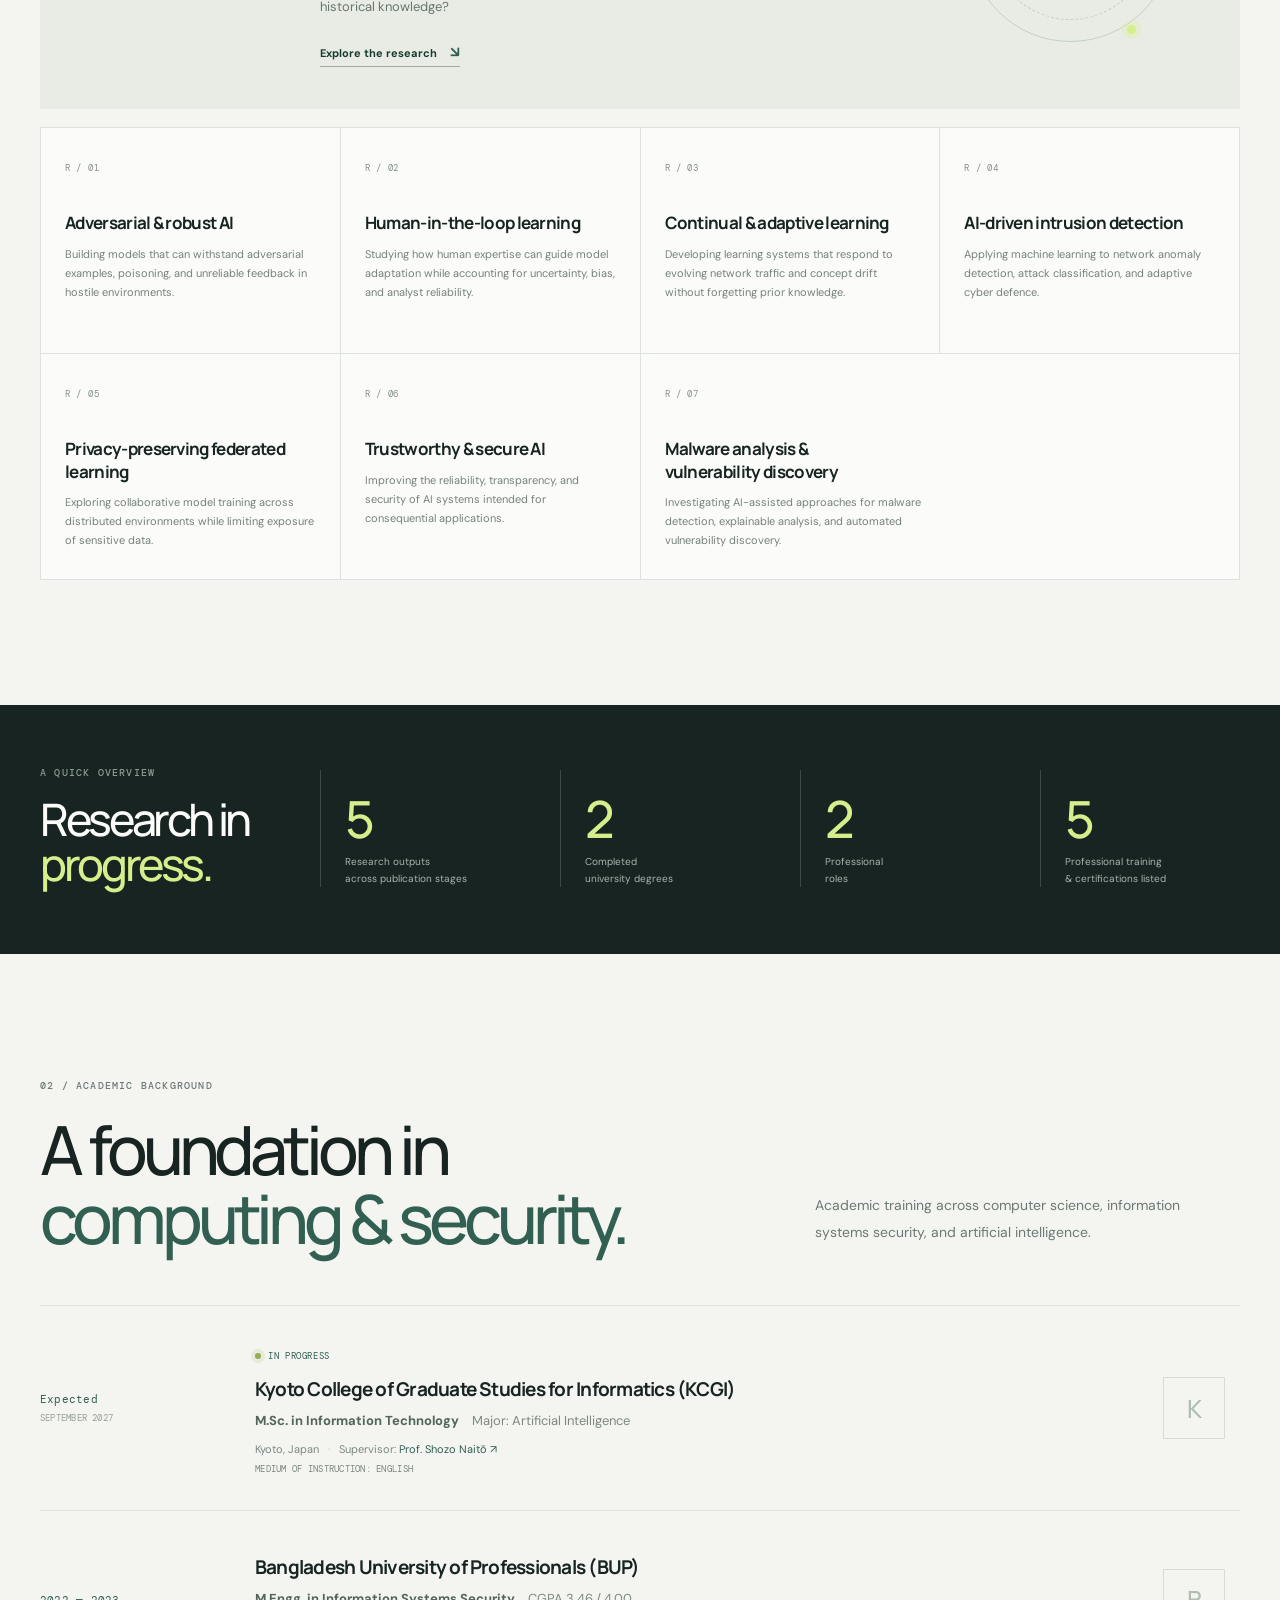
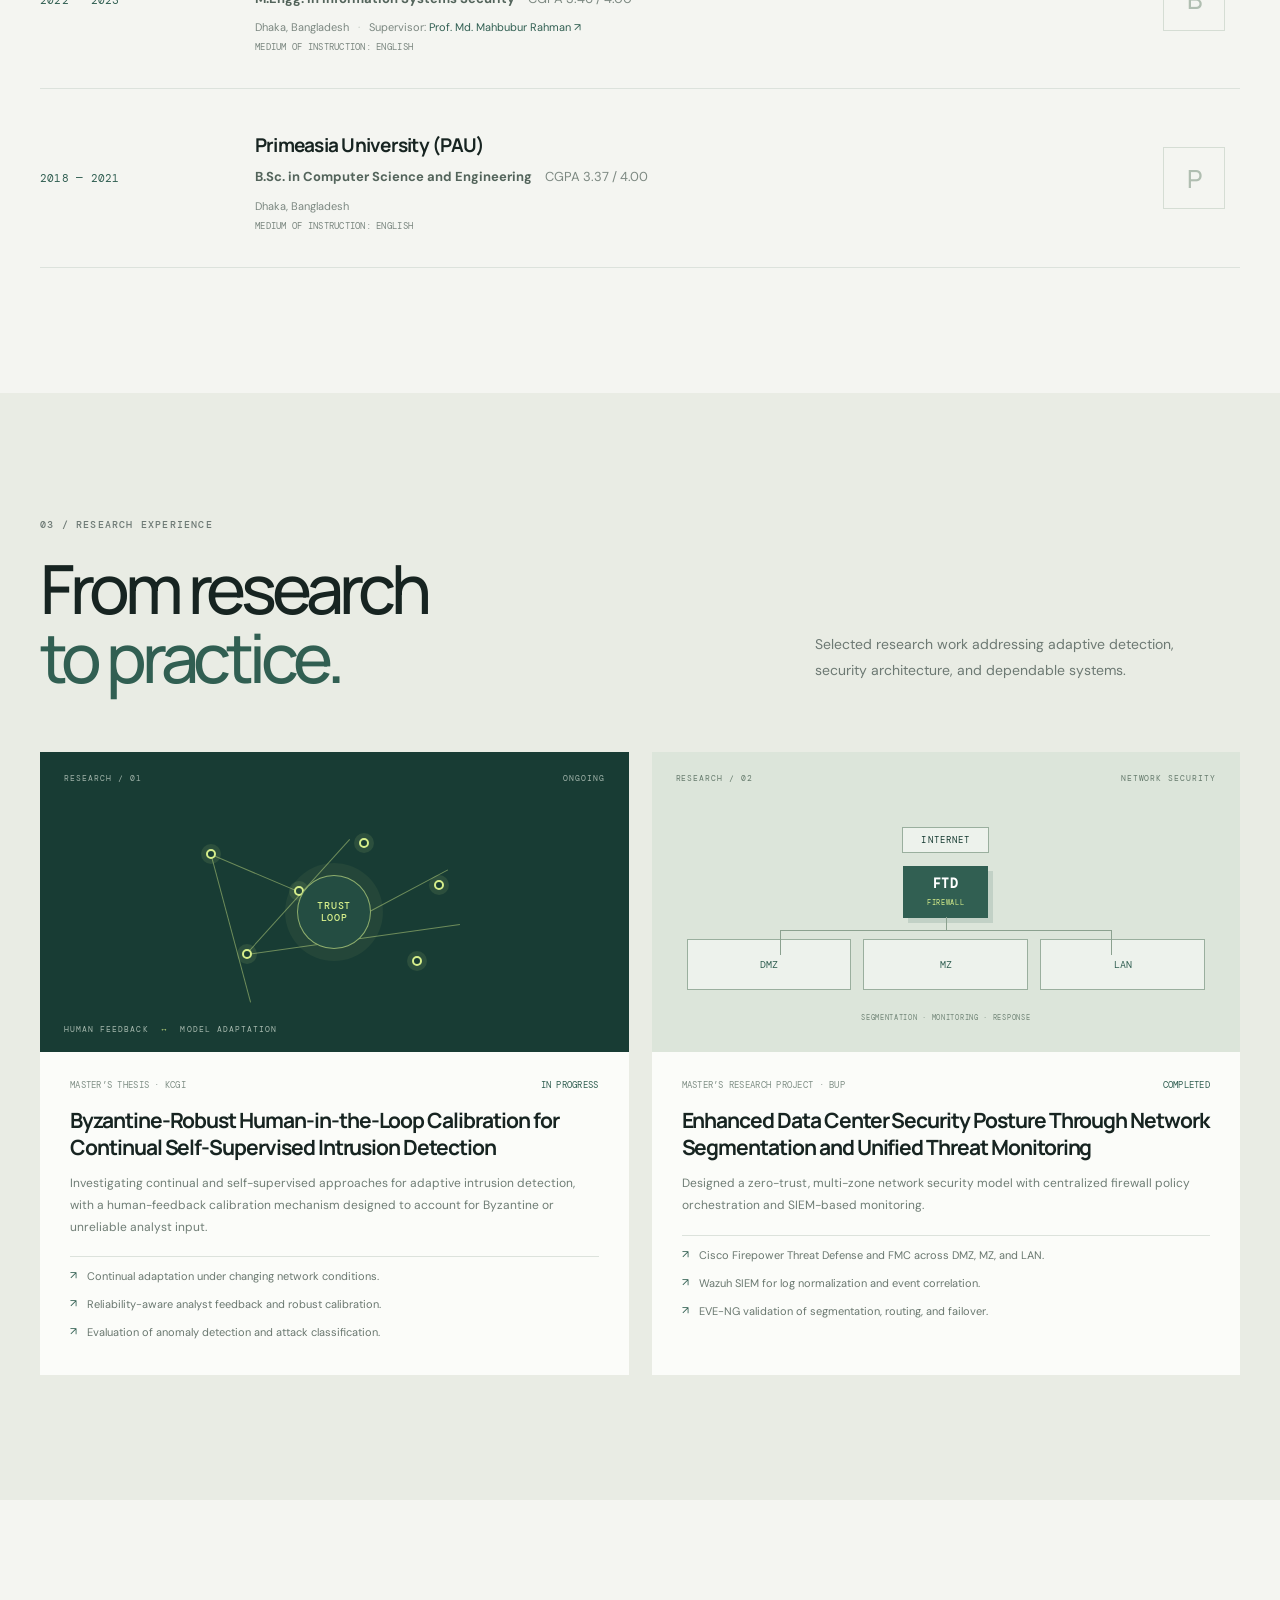
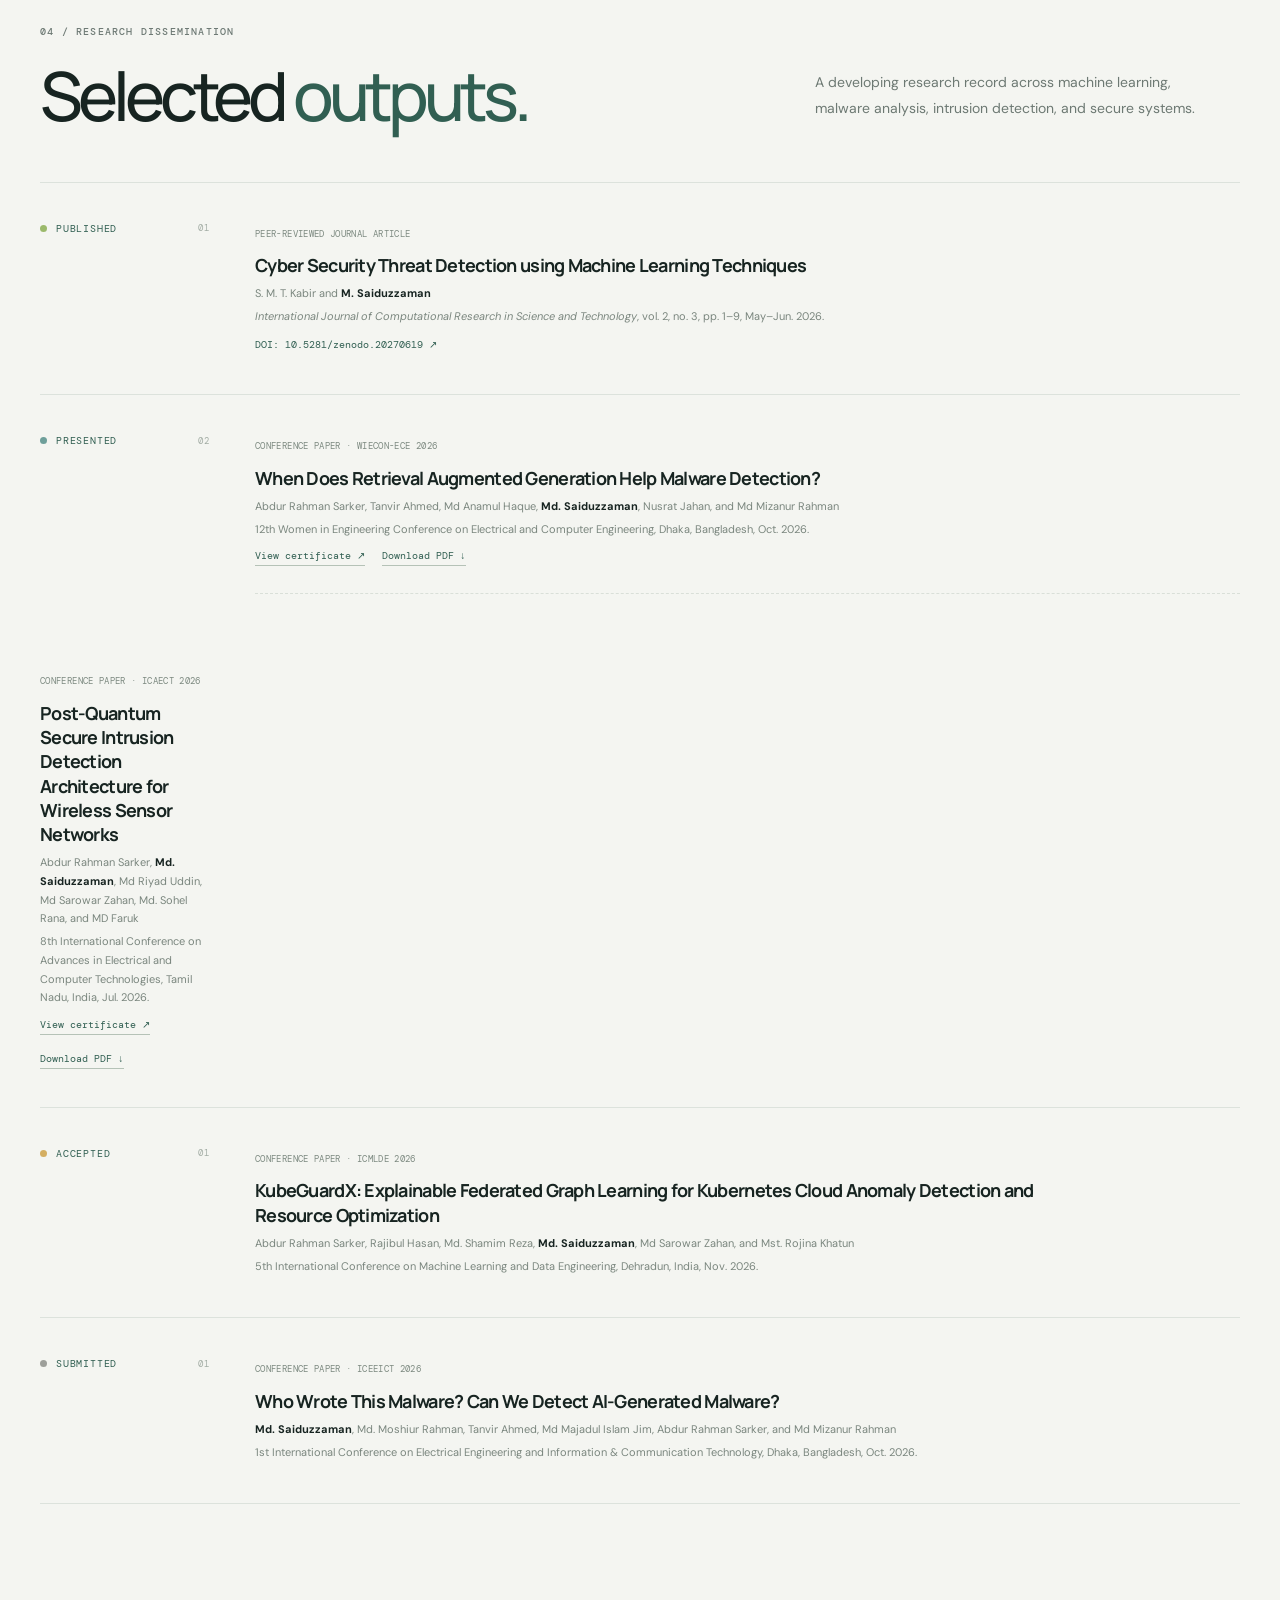
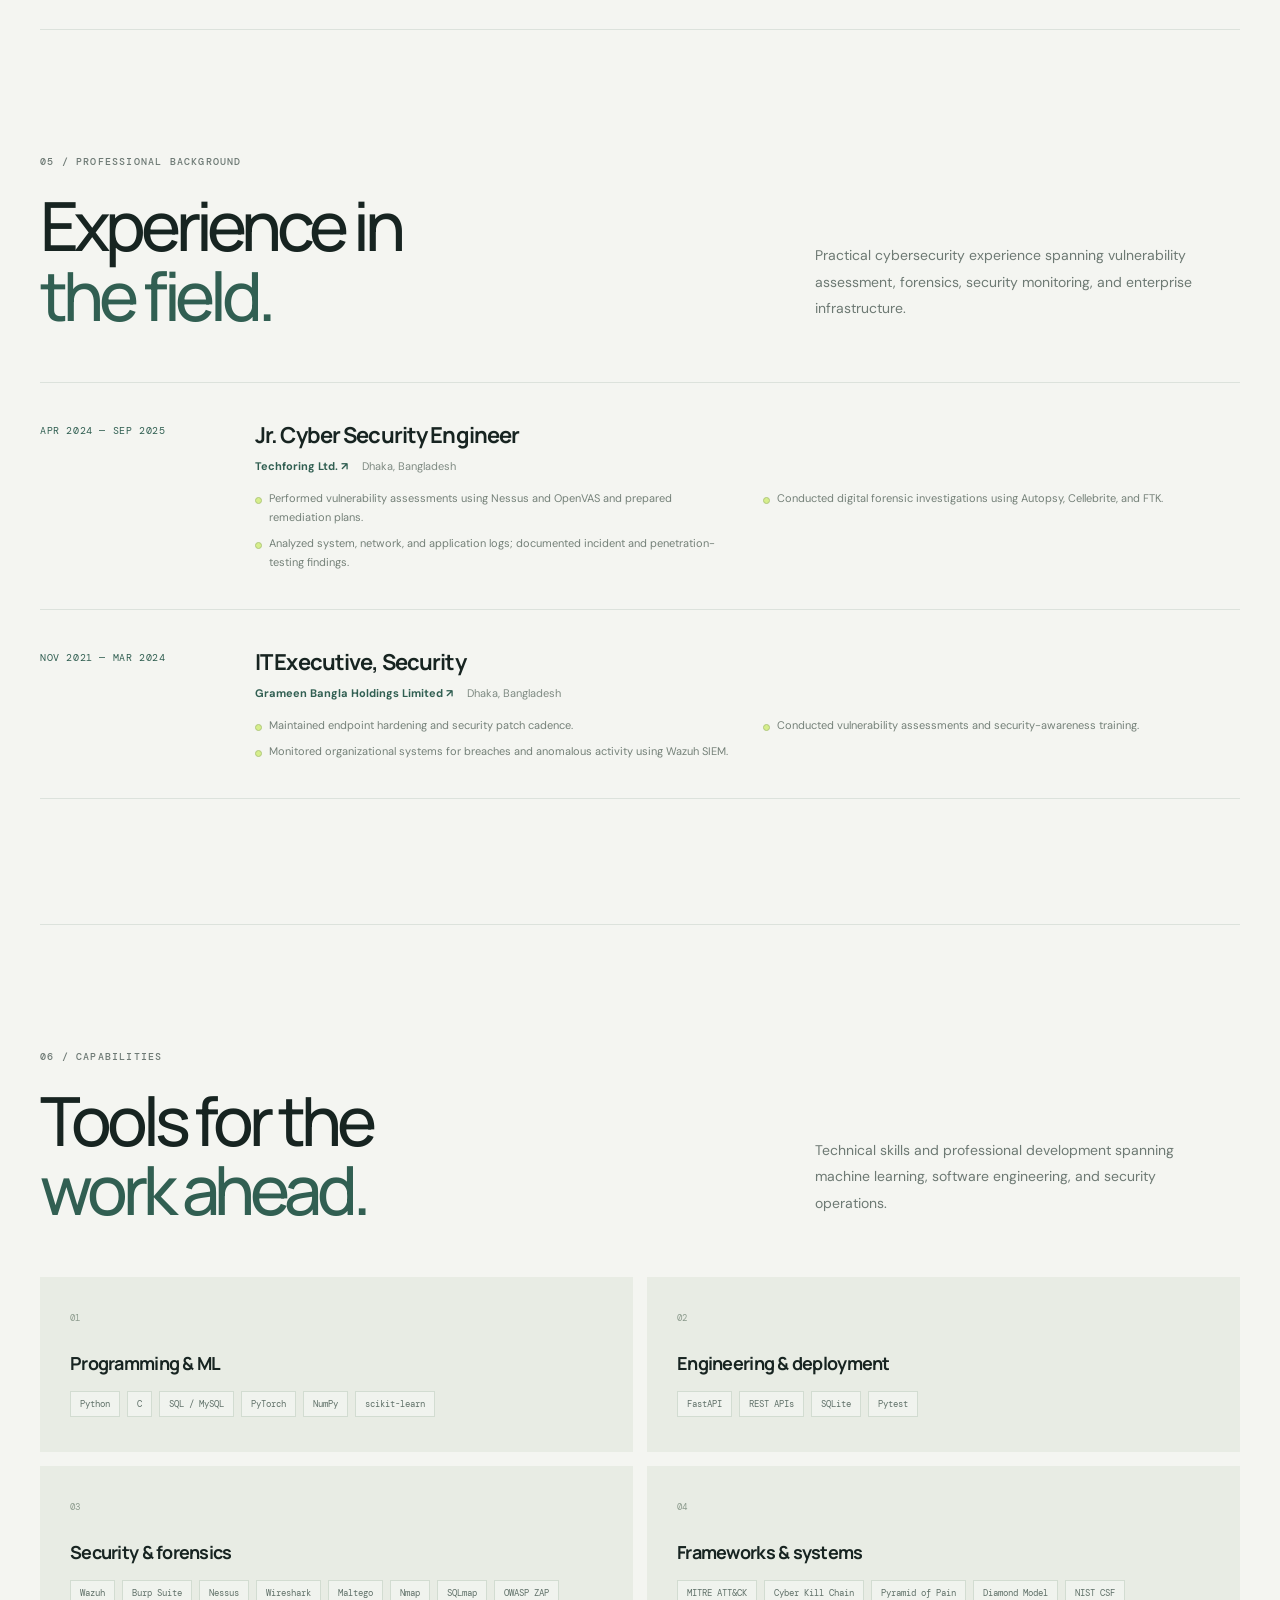
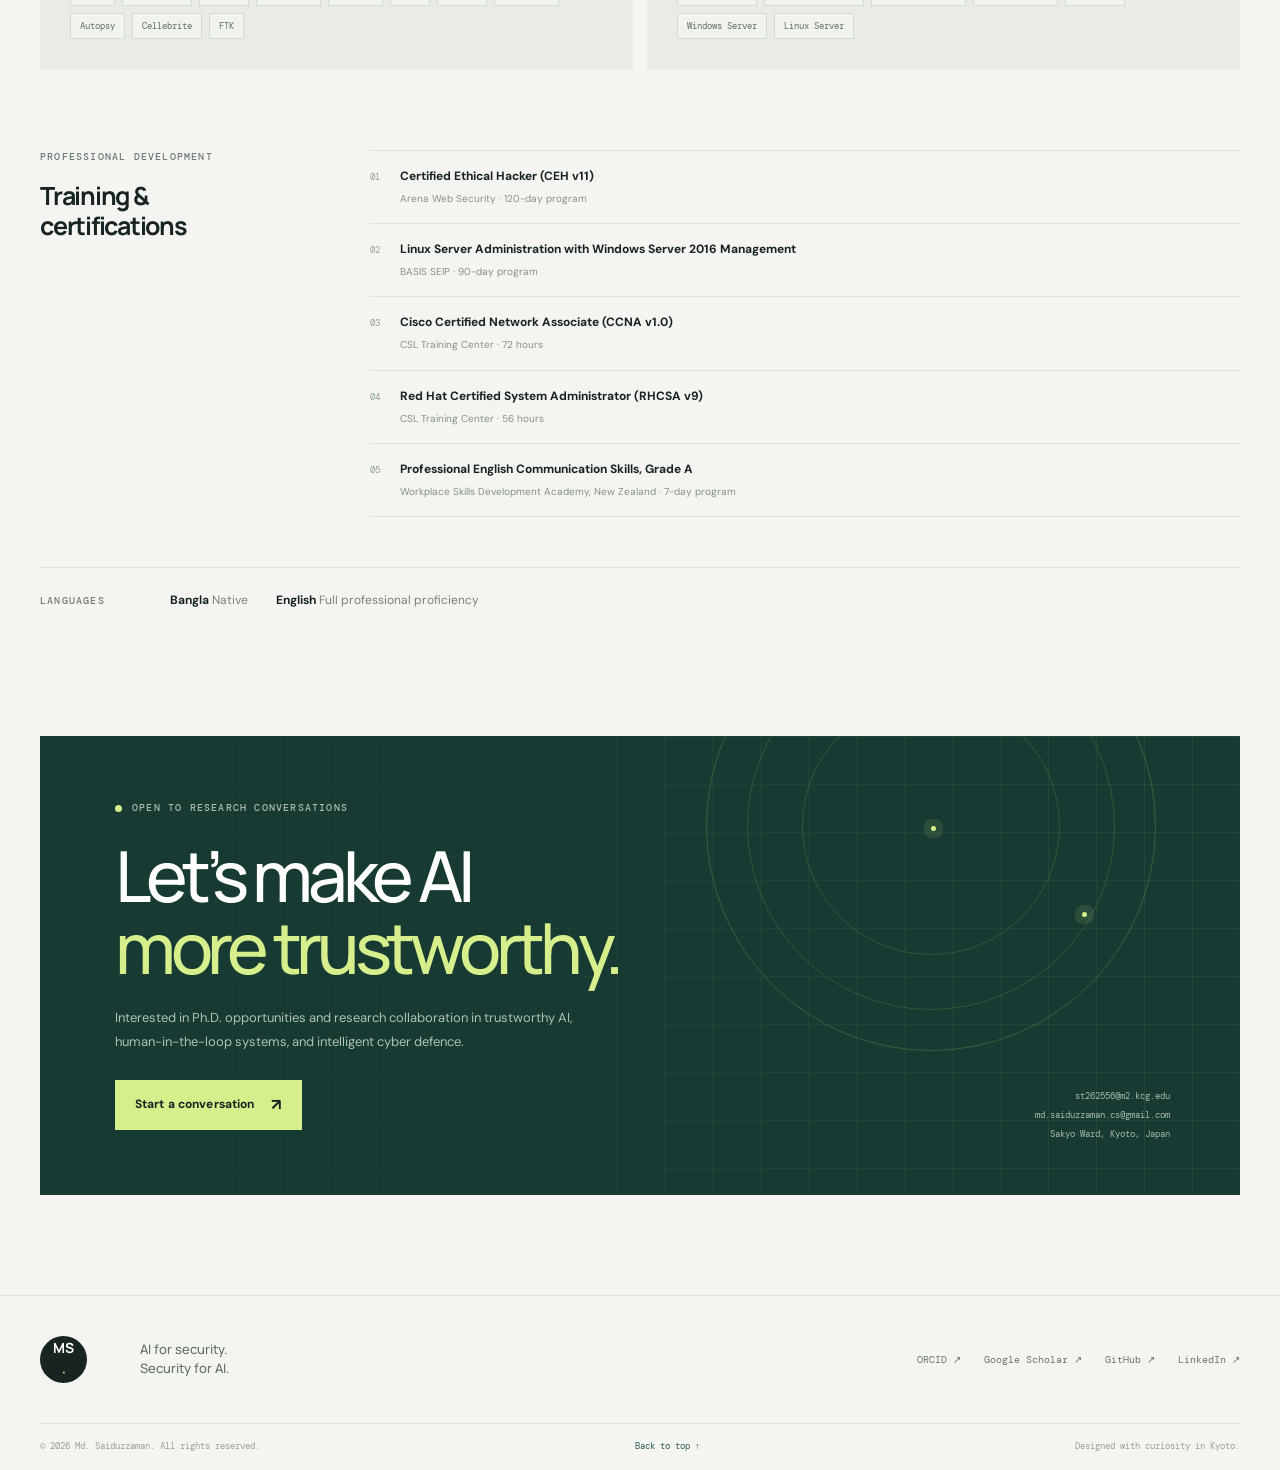
==== commit 20477ea5: "Add files via upload" ====
--- a/index.html
+++ b/index.html
@@ -1,389 +1,206 @@
-<!DOCTYPE html>
+<!doctype html>
 <html lang="en">
 <head>
-    <meta charset="UTF-8">
-    <meta name="viewport" content="width=device-width, initial-scale=1.0">
-    <title>Md. Saiduzzaman | AI & Cybersecurity Researcher</title>
-    <meta name="description" content="Academic portfolio of Md. Saiduzzaman, an AI and cybersecurity researcher pursuing an M.Sc. in Artificial Intelligence at KCGI, Kyoto, Japan.">
-    <meta name="theme-color" content="#263a32">
-    <meta property="og:type" content="website">
-    <meta property="og:title" content="Md. Saiduzzaman | AI & Cybersecurity Researcher">
-    <meta property="og:description" content="Research in robust AI, human-in-the-loop intrusion detection, adaptive learning, malware detection, and cybersecurity.">
-    <link rel="canonical" href="https://saiduzzamanlisan1337.github.io/Md_Saiduzzaman/">
-    <link rel="preconnect" href="https://fonts.googleapis.com">
-    <link rel="preconnect" href="https://fonts.gstatic.com" crossorigin>
-    <link href="https://fonts.googleapis.com/css2?family=Lato:wght@300;400;700&family=Playfair+Display:wght@400;700&display=swap" rel="stylesheet">
-    <link rel="stylesheet" href="styles.css?v=20261109-education-layout">
-    <link rel="stylesheet" href="https://cdnjs.cloudflare.com/ajax/libs/font-awesome/6.4.0/css/all.min.css">
+  <meta charset="utf-8">
+  <meta name="viewport" content="width=device-width, initial-scale=1">
+  <meta name="theme-color" content="#f4f5f1">
+  <meta name="description" content="Academic portfolio of Md. Saiduzzaman — AI and cybersecurity researcher focused on robust AI, human-in-the-loop learning, and adaptive intrusion detection.">
+  <meta property="og:type" content="website">
+  <meta property="og:title" content="Md. Saiduzzaman — AI & Cybersecurity Research">
+  <meta property="og:description" content="Research at the intersection of trustworthy AI, human-in-the-loop learning, and cybersecurity.">
+  <link rel="canonical" href="https://saiduzzamanlisan1337.github.io/Md_Saiduzzaman/">
+  <link rel="preconnect" href="https://fonts.googleapis.com">
+  <link rel="preconnect" href="https://fonts.gstatic.com" crossorigin>
+  <link href="https://fonts.googleapis.com/css2?family=DM+Mono:wght@400;500&family=DM+Sans:wght@400;500;600;700&family=Manrope:wght@400;500;600;700;800&display=swap" rel="stylesheet">
+  <link rel="stylesheet" href="styles.css?v=20261117-l1nna-inspired">
+  <title>Md. Saiduzzaman — AI & Cybersecurity Research</title>
 </head>
 <body>
-    <a class="skip-link" href="#main-content">Skip to content</a>
-    <header class="hero-reference-bg">
-        <div class="hero-circuit-art" aria-hidden="true"></div>
-        <div class="hero-kyoto-art" aria-hidden="true"></div>
-        <div class="container">
-            <div class="header-content">
-                <div class="profile-section">
-                    <img src="assets/profile.jpg" alt="Md. Saiduzzaman" class="profile-img">
-                    <div class="intro">
-                        <h1>Md. Saiduzzaman</h1>
-                        <h2>Prospective Ph.D. Applicant</h2>
-                        <p>AI & Cybersecurity Researcher | Human-in-the-Loop (HITL) & Robust AI | Adaptive Learning & Intrusion Detection</p>
-                        <div class="cv-actions" aria-label="Curriculum vitae actions">
-                            <a href="assets/Md_Saiduzzaman_CV.pdf" target="_blank" rel="noopener noreferrer" class="btn btn-view" aria-label="View Md. Saiduzzaman CV">
-                                <i class="fas fa-eye" aria-hidden="true"></i> View CV
-                            </a>
-                            <a href="assets/Md_Saiduzzaman_CV.pdf" download="Md_Saiduzzaman_CV.pdf" class="btn" aria-label="Download Md. Saiduzzaman CV">
-                                <i class="fas fa-download" aria-hidden="true"></i> Download CV (PDF)
-                            </a>
-                        </div>
-                    </div>
-                </div>
-                <div class="contact-info">
-                    <p><i class="fas fa-map-marker-alt" aria-hidden="true"></i> Sakyo Ward, Kyoto, Japan</p>
-                    <p><i class="fas fa-university"></i> <a href="mailto:st262556@m2.kcg.edu">st262556@m2.kcg.edu</a></p>
-                    <p><i class="fas fa-envelope" aria-hidden="true"></i> <a href="mailto:md.saiduzzaman.cs@gmail.com">md.saiduzzaman.cs@gmail.com</a></p>
-                    <div class="academic-links">
-                        <a href="https://orcid.org/0009-0005-6615-3223" target="_blank" rel="noopener noreferrer" aria-label="ORCID profile"><i class="fab fa-orcid"></i> ORCID</a>
-                        <a href="https://scholar.google.com/citations?hl=en&amp;authuser=4&amp;user=881mTqMAAAAJ" target="_blank" rel="noopener noreferrer" aria-label="Google Scholar profile"><i class="fas fa-graduation-cap"></i> Google Scholar</a>
-                        <a href="https://github.com/SaiduzzamanLisan1337" target="_blank" rel="noopener noreferrer" aria-label="GitHub profile"><i class="fab fa-github"></i> GitHub</a>
-                    </div>
-                </div>
-            </div>
+  <a class="skip-link" href="#main">Skip to content</a>
+  <div class="scroll-progress" aria-hidden="true"><span id="scroll-progress-bar"></span></div>
+
+  <header class="site-header" id="top">
+    <div class="nav-shell">
+      <a class="brand" href="#top" aria-label="Md. Saiduzzaman home">
+        <span class="brand-mark">MS<span>·</span></span>
+        <span class="brand-name">Md. Saiduzzaman<small>AI &amp; Cybersecurity Research</small></span>
+      </a>
+      <button class="menu-toggle" type="button" aria-expanded="false" aria-controls="primary-nav" aria-label="Open navigation">
+        <span></span><span></span>
+      </button>
+      <nav class="primary-nav" id="primary-nav" aria-label="Primary navigation">
+        <a href="#research">Research</a>
+        <a href="#education">Education</a>
+        <a href="#projects">Projects</a>
+        <a href="#publications">Publications</a>
+        <a href="#experience">Experience</a>
+        <a class="nav-cta" href="assets/Md_Saiduzzaman_CV.pdf" target="_blank" rel="noopener noreferrer">CV <span aria-hidden="true">↗</span></a>
+      </nav>
+    </div>
+  </header>
+
+  <main id="main">
+    <section class="hero section-wrap" aria-labelledby="hero-title">
+      <div class="hero-grid">
+        <div class="hero-copy">
+          <p class="eyebrow"><span class="eyebrow-dot"></span> Research profile <span class="eyebrow-divider">/</span> Kyoto, Japan</p>
+          <h1 id="hero-title">Building <em>trustworthy</em> AI for a more secure digital world.</h1>
+          <p class="hero-subtitle">I’m <strong>Md. Saiduzzaman</strong>, an AI and cybersecurity researcher exploring how human feedback, robust learning, and adaptive models can make intrusion detection more reliable.</p>
+          <div class="hero-tags" aria-label="Research areas">
+            <span>Human-in-the-loop AI</span><span>Robust learning</span><span>Intrusion detection</span>
+          </div>
+          <div class="hero-actions">
+            <a class="button button-primary" href="assets/Md_Saiduzzaman_CV.pdf" target="_blank" rel="noopener noreferrer">Explore my CV <span aria-hidden="true">↗</span></a>
+            <a class="text-link" href="mailto:md.saiduzzaman.cs@gmail.com">Get in touch <span aria-hidden="true">↗</span></a>
+          </div>
         </div>
-    </header>
-
-    <nav aria-label="Primary navigation">
-        <div class="container">
-            <ul>
-                <li><a href="#research" class="active">Interests</a></li>
-                <li><a href="#education">Education</a></li>
-                <li><a href="#research-exp">Research Projects</a></li>
-                <li><a href="#publications">Publications</a></li>
-                <li><a href="#experience">Experience</a></li>
-                <li><a href="#skills">Skills</a></li>
-                <li><a href="#professional-training">Professional Training</a></li>
-            </ul>
+
+        <div class="hero-visual" aria-label="Profile photograph of Md. Saiduzzaman">
+          <div class="visual-frame">
+            <div class="visual-grid" aria-hidden="true"></div>
+            <img src="assets/profile.jpg" alt="Md. Saiduzzaman" class="profile-photo">
+            <div class="image-caption"><span>Currently based in</span><strong>Kyoto, Japan</strong></div>
+            <div class="orbit orbit-one" aria-hidden="true"></div>
+            <div class="orbit orbit-two" aria-hidden="true"></div>
+            <span class="visual-index" aria-hidden="true">01 / PROFILE</span>
+          </div>
+          <div class="hero-side-note"><span class="side-line"></span><span>AI FOR SECURITY<br>SECURITY FOR AI</span></div>
         </div>
-    </nav>
-
-    <main class="container" id="main-content">
-        <!-- Research Interests -->
-        <section id="research">
-            <h2>Research Interests</h2>
-            <div class="interests">
-                <div class="interest-item">
-                    <h4>Adversarial & Robust AI</h4>
-                    <p>Developing AI systems that can withstand adversarial attacks and maintain robustness in hostile environments.</p>
-                </div>
-                <div class="interest-item">
-                    <h4>Trustworthy & Secure AI</h4>
-                    <p>Ensuring AI systems are secure, reliable, and trustworthy for critical applications.</p>
-                </div>
-                <div class="interest-item">
-                    <h4>Continual & Adaptive Learning</h4>
-                    <p>Creating AI models that can continuously learn and adapt to new threats and evolving environments.</p>
-                </div>
-                <div class="interest-item">
-                    <h4>AI-Driven Intrusion Detection</h4>
-                    <p>Using machine learning for advanced intrusion detection and anomaly identification in networks.</p>
-                </div>
-                <div class="interest-item">
-                    <h4>AI-Powered Malware Detection</h4>
-                    <p>Developing AI-based systems for detecting and analyzing malware and cyber threats.</p>
-                </div>
-                <div class="interest-item">
-                    <h4>Privacy-Preserving Federated Learning</h4>
-                    <p>Implementing federated learning approaches that maintain user privacy while improving model performance.</p>
-                </div>
-                <div class="interest-item">
-                    <h4>Automated Vulnerability Discovery</h4>
-                    <p>Automating the process of discovering vulnerabilities in software and systems using AI techniques.</p>
-                </div>
-            </div>
-        </section>
-
-        <!-- Education -->
-        <section id="education">
-            <h2>Education</h2>
-            <div class="education-item">
-                <div class="education-heading">
-                    <h3>The Kyoto College of Informatics and Graduate Studies (KCGI)</h3>
-                    <p class="education-location"><span>Kyoto, Japan</span><span>Expected Sep. 2027</span></p>
-                </div>
-                <p class="degree">M.Sc. in Information Technology (Major: Artificial Intelligence)</p>
-                <p class="education-supervisor"><strong>Supervisor:</strong> <a href="https://www.kcg.edu/en/faculty/professor/s-naito" target="_blank" rel="noopener noreferrer">Prof. Shozo Naitō</a></p>
-                <p><strong>Medium of Instruction:</strong> English</p>
-            </div>
-
-            <div class="education-item">
-                <div class="education-heading">
-                    <h3>Bangladesh University of Professionals (BUP)</h3>
-                    <p class="education-location"><span>Dhaka, Bangladesh</span><span>2022–2023</span></p>
-                </div>
-                <div class="education-degree-row">
-                    <p class="degree">M.Engg. in Information Systems Security</p>
-                    <p class="education-cgpa">CGPA [3.46/4.00]</p>
-                </div>
-                <p class="education-supervisor"><strong>Supervisor:</strong> <a href="https://mist.ac.bd/department/computer_science_and_engineering/faculty-members/dr-md-mahbubur-rahman" target="_blank" rel="noopener noreferrer">Prof. Md. Mahbubur Rahman</a></p>
-                <p><strong>Medium of Instruction:</strong> English</p>
-            </div>
-
-            <div class="education-item">
-                <div class="education-heading">
-                    <h3>Primeasia University (PAU)</h3>
-                    <p class="education-location"><span>Dhaka, Bangladesh</span><span>2018–2021</span></p>
-                </div>
-                <div class="education-degree-row">
-                    <p class="degree">B.Sc. in Computer Science and Engineering</p>
-                    <p class="education-cgpa">CGPA [3.37/4.00]</p>
-                </div>
-                <p><strong>Medium of Instruction:</strong> English</p>
-            </div>
-        </section>
-
-        <!-- Research Experience -->
-        <section id="research-exp">
-            <h2>Research Experience</h2>
-            <div class="experience-item">
-                <h3>Master's Thesis Research — KCGI <span class="project-status">In progress</span></h3>
-                <p class="project-title"><strong>Byzantine-Robust Human-in-the-Loop Calibration for Continual Self-Supervised Intrusion Detection</strong></p>
-                <ul>
-                    <li>Investigating continual and self-supervised learning approaches for adaptive network intrusion detection.</li>
-                    <li>Developing a human-in-the-loop calibration mechanism to incorporate analyst feedback into model adaptation.</li>
-                    <li>Studying robustness against Byzantine or unreliable feedback in collaborative learning environments.</li>
-                    <li>Evaluating anomaly detection and attack classification performance under evolving network conditions.</li>
-                </ul>
-            </div>
-            <div class="experience-item">
-                <h3>Master's Research Project — Bangladesh University of Professionals</h3>
-                <p class="project-title"><strong>Enhanced Data Center Security Posture Through Network Segmentation and Unified Threat Monitoring</strong></p>
-                <ul>
-                    <li>Designed a zero-trust multi-zone network security model using Cisco Firepower Threat Defense (FTD) next-generation firewalls and Cisco FMC for centralized policy orchestration across DMZ, MZ, and internal LAN segments.</li>
-                    <li>Integrated Wazuh SIEM for real-time log normalization, event correlation, and sub-second detection of multi-vector threats, including port scanning, SSH brute-force attempts, and lateral movement.</li>
-                    <li>Validated VLAN micro-segmentation, OSPF/BGP routing stability, and failover behavior in an emulated EVE-NG virtualized network topology.</li>
-                </ul>
-            </div>
-        </section>
-
-        <!-- Publications -->
-        <section id="publications">
-            <h2>Publications</h2>
-            <div class="publications-list">
-                <div class="publication-group">
-                    <h3 class="publication-group-title">Published</h3>
-                    <div class="publication-item">
-                        <span class="publication-kind">Peer-reviewed journal article</span>
-                        <h4>Cyber Security Threat Detection using Machine Learning Techniques</h4>
-                        <p class="authors">S. M. T. Kabir and <strong>M. Saiduzzaman</strong></p>
-                        <p class="details">International Journal of Computational Research in Science and Technology, vol. 2, no. 3, pp. 1–9, May–Jun. 2026.</p>
-                        <p class="doi">DOI: <a href="https://doi.org/10.5281/zenodo.20270619" target="_blank" rel="noopener noreferrer">10.5281/zenodo.20270619</a></p>
-                    </div>
-                </div>
-
-                <div class="publication-group">
-                    <h3 class="publication-group-title">Presented</h3>
-                    <div class="publication-item">
-                        <span class="publication-kind">Conference paper</span>
-                        <h4>When Does Retrieval Augmented Generation Help Malware Detection?</h4>
-                        <p class="authors">Abdur Rahman Sarker, Tanvir Ahmed, Md Anamul Haque, <strong>Md. Saiduzzaman</strong>, Nusrat Jahan, and Md Mizanur Rahman</p>
-                        <p class="details">In <em>Proc. 12th Women in Engineering Conference on Electrical and Computer Engineering (WIECON)</em>, Dhaka, Bangladesh, Oct. 2026.</p>
-                        <div class="publication-certificate-actions" aria-label="WIECON-ECE 2026 presentation certificate actions">
-                            <a class="publication-pdf-btn publication-view-btn" href="/Md_Saiduzzaman/assets/WIECON_ECE_2026_Presentation_Certificate.pdf" target="_blank" rel="noopener noreferrer" aria-label="View WIECON-ECE 2026 presentation certificate">
-                                <i class="fas fa-eye" aria-hidden="true"></i> View Certificate
-                            </a>
-                            <a class="publication-pdf-btn publication-download-btn" href="/Md_Saiduzzaman/assets/WIECON_ECE_2026_Presentation_Certificate.pdf" download="WIECON_ECE_2026_Presentation_Certificate.pdf" aria-label="Download WIECON-ECE 2026 presentation certificate PDF">
-                                <i class="fas fa-download" aria-hidden="true"></i> Download Certificate (PDF)
-                            </a>
-                        </div>
-                    </div>
-                    <div class="publication-item">
-                        <span class="publication-kind">Conference paper</span>
-                        <h4>Post-Quantum Secure Intrusion Detection Architecture for Wireless Sensor Networks</h4>
-                        <p class="authors">Abdur Rahman Sarker, <strong>Md. Saiduzzaman</strong>, Md Riyad Uddin, Md Sarowar Zahan, Md. Sohel Rana, and MD Faruk</p>
-                        <p class="details">In <em>Proc. 8th International Conference on Advances in Electrical and Computer Technologies (ICAECT)</em>, Tamil Nadu, India, Jul. 2026.</p>
-                        <div class="publication-certificate-actions" aria-label="ICAECT 2026 presentation certificate actions">
-                            <a class="publication-pdf-btn publication-view-btn" href="/Md_Saiduzzaman/assets/ICAECT%202026%20Certificate%20-%20Md%20Saiduzzaman.pdf" target="_blank" rel="noopener noreferrer" aria-label="View ICAECT 2026 conference presentation certificate">
-                                <i class="fas fa-eye" aria-hidden="true"></i> View Certificate
-                            </a>
-                            <a class="publication-pdf-btn publication-download-btn" href="/Md_Saiduzzaman/assets/ICAECT%202026%20Certificate%20-%20Md%20Saiduzzaman.pdf" download="ICAECT_2026_Presentation_Certificate.pdf" aria-label="Download ICAECT 2026 conference presentation certificate PDF">
-                                <i class="fas fa-download" aria-hidden="true"></i> Download Certificate (PDF)
-                            </a>
-                        </div>
-                    </div>
-                </div>
-
-                <div class="publication-group">
-                    <h3 class="publication-group-title">Accepted</h3>
-                    <div class="publication-item">
-                        <span class="publication-kind">Conference paper</span>
-                        <h4>KubeGuardX: Explainable Federated Graph Learning for Kubernetes Cloud Anomaly Detection and Resource Optimization</h4>
-                        <p class="authors">Abdur Rahman Sarker, Rajibul Hasan, Md. Shamim Reza, <strong>Md. Saiduzzaman</strong>, Md Sarowar Zahan, and Mst. Rojina Khatun</p>
-                        <p class="details">In <em>Proc. 5th International Conference on Machine Learning and Data Engineering (ICMLDE)</em>, Dehradun, India, Nov. 2026.</p>
-                    </div>
-                </div>
-
-                <div class="publication-group">
-                    <h3 class="publication-group-title">Submitted</h3>
-                    <div class="publication-item">
-                        <span class="publication-kind">Conference paper</span>
-                        <h4>Who Wrote This Malware? Can We Detect AI-Generated Malware?</h4>
-                        <p class="authors"><strong>Md. Saiduzzaman</strong>, Md. Moshiur Rahman, Tanvir Ahmed, Md Majadul Islam Jim, Abdur Rahman Sarker, and Md Mizanur Rahman</p>
-                        <p class="details">In <em>Proc. 1st International Conference on Electrical Engineering and Information &amp; Communication Technology (ICEEICT)</em>, Dhaka, Bangladesh, Oct. 2026.</p>
-                    </div>
-                </div>
-            </div>
-        </section>
-
-        <!-- Professional Experience -->
-        <section id="experience">
-            <h2>Professional Experience</h2>
-            <div class="experience-item">
-                <h3>Jr. Cyber Security Engineer</h3>
-                <p><a class="company" href="https://www.techforing.com/" target="_blank" rel="noopener noreferrer">Techforing Ltd.</a> | <span class="duration">Apr. 2024 - Sep. 2025</span> | Dhaka, Bangladesh</p>
-                <ul>
-                    <li>Conducted comprehensive vulnerability assessments using Nessus and OpenVAS, and developed remediation plans for critical findings.</li>
-                    <li>Performed digital forensic investigations using Autopsy, Cellebrite, and FTK to recover and analyze evidence from disk, mobile, and network sources.</li>
-                    <li>Analyzed system, network, and application logs to identify and characterize security incidents.</li>
-                    <li>Investigated cases of fraud, financial fraud, identity theft, and data breaches; prepared detailed incident, vulnerability-assessment, and penetration-testing reports.</li>
-                </ul>
-            </div>
-
-            <div class="experience-item">
-                <h3>IT Executive, Security</h3>
-                <p><a class="company" href="https://grameenbangla-h-ltd.com/" target="_blank" rel="noopener noreferrer">Grameen Bangla Holdings Limited</a> | <span class="duration">Nov. 2021 - Mar. 2024</span> | Dhaka, Bangladesh</p>
-                <ul>
-                    <li>Maintained device hardening and patch cadence.</li>
-                    <li>Conducted vulnerability assessments and employee security-awareness training.</li>
-                    <li>Monitored the organization's systems for breaches and unusual activity using Wazuh SIEM.</li>
-                </ul>
-            </div>
-        </section>
-
-        <!-- Technical Skills -->
-        <section id="skills">
-            <h2>Technical Skills</h2>
-            <div class="skills-container">
-                <div class="skills-category">
-                    <h3>Programming & Machine Learning</h3>
-                    <ul>
-                        <li>Python</li>
-                        <li>C</li>
-                        <li>SQL (MySQL)</li>
-                        <li>PyTorch</li>
-                        <li>NumPy</li>
-                        <li>scikit-learn</li>
-                    </ul>
-                </div>
-                <div class="skills-category">
-                    <h3>Software Engineering & Deployment</h3>
-                    <ul>
-                        <li>FastAPI</li>
-                        <li>REST APIs</li>
-                        <li>SQLite</li>
-                        <li>Pytest</li>
-                    </ul>
-                </div>
-                <div class="skills-category">
-                    <h3>Security & Forensics Tools</h3>
-                    <ul>
-                        <li>Wazuh</li>
-                        <li>Burp Suite</li>
-                        <li>Nessus</li>
-                        <li>Wireshark</li>
-                        <li>Maltego</li>
-                        <li>Nmap</li>
-                        <li>SQLmap</li>
-                        <li>OWASP ZAP</li>
-                        <li>DAST</li>
-                        <li>Epios</li>
-                        <li>Autopsy</li>
-                        <li>Cellebrite</li>
-                        <li>FTK</li>
-                    </ul>
-                </div>
-                <div class="skills-category">
-                    <h3>Security Frameworks & Standards</h3>
-                    <ul>
-                        <li>MITRE ATT&CK</li>
-                        <li>Cyber Kill Chain</li>
-                        <li>Pyramid of Pain</li>
-                        <li>Diamond Model</li>
-                        <li>NIST Cybersecurity Framework (CSF)</li>
-                    </ul>
-                </div>
-                <div class="skills-category">
-                    <h3>Systems Administration</h3>
-                    <ul>
-                        <li>Windows Server administration</li>
-                        <li>Linux Server administration</li>
-                    </ul>
-                </div>
-            </div>
-        </section>
-
-        <!-- Professional Development & Training -->
-        <section id="professional-training">
-            <h2>Certifications & Professional Development</h2>
-            <div class="certifications-list">
-                <div class="certification-item">
-                    <h4>Certified Ethical Hacker (CEH v11)</h4>
-                    <p>Arena Web Security (120-day program)</p>
-                </div>
-                <div class="certification-item">
-                    <h4>Linux Server Administration with Windows Server 2016 Management</h4>
-                    <p>BASIS SEIP (90-day program)</p>
-                </div>
-                <div class="certification-item">
-                    <h4>Cisco Certified Network Associate (CCNA v1.0)</h4>
-                    <p>CSL Training Center (72 hours)</p>
-                </div>
-                <div class="certification-item">
-                    <h4>Red Hat Certified System Administrator (RHCSA v9)</h4>
-                    <p>CSL Training Center (56 hours)</p>
-                </div>
-                <div class="certification-item">
-                    <h4>Professional English Communication Skills, Grade A</h4>
-                    <p>Workplace Skills Development Academy, New Zealand (7-day program)</p>
-                </div>
-
-            </div>
-        </section>
-
-        <!-- Languages -->
-        <section id="languages">
-            <h2>Languages</h2>
-            <div class="skills-container">
-                <div class="skills-category">
-                    <ul>
-                        <li><strong>Bangla:</strong> Native</li>
-                        <li><strong>English:</strong> Full Professional Proficiency </li>
-                    </ul>
-                </div>
-            </div>
-        </section>
-    </main>
-
-    <footer>
-        <div class="container">
-            <div class="footer-content">
-                <p><i class="fas fa-user"></i> Md. Saiduzzaman</p>
-                <p><i class="fas fa-map-marker-alt" aria-hidden="true"></i> Sakyo Ward, Kyoto, Japan</p>
-                <p><i class="fas fa-envelope" aria-hidden="true"></i> <a href="mailto:md.saiduzzaman.cs@gmail.com">md.saiduzzaman.cs@gmail.com</a></p>
-                <div class="social-links">
-                    <a href="https://orcid.org/0009-0005-6615-3223" target="_blank" rel="noopener noreferrer" aria-label="ORCID"><i class="fab fa-orcid"></i></a>
-                    <a href="https://scholar.google.com/citations?hl=en&amp;authuser=4&amp;user=881mTqMAAAAJ" target="_blank" rel="noopener noreferrer" aria-label="Google Scholar"><i class="fas fa-graduation-cap"></i></a>
-                    <a href="https://github.com/SaiduzzamanLisan1337" target="_blank" rel="noopener noreferrer" aria-label="GitHub"><i class="fab fa-github"></i></a>
-                    <a href="https://www.linkedin.com/in/saiduzzamanlisan1337/" target="_blank" rel="noopener noreferrer" aria-label="LinkedIn"><i class="fab fa-linkedin"></i></a>
-                    <a href="mailto:st262556@m2.kcg.edu" aria-label="KCGI email"><i class="fas fa-university"></i></a>
-                    <a href="mailto:md.saiduzzaman.cs@gmail.com" aria-label="Personal email"><i class="fas fa-envelope"></i></a>
-                    <a href="assets/Md_Saiduzzaman_CV.pdf" download="Md_Saiduzzaman_CV.pdf" aria-label="Download Md. Saiduzzaman CV"><i class="fas fa-file-pdf"></i></a>
-                </div>
-                <p style="margin-top: 20px; font-size: 0.9rem;">© 2026 Md. Saiduzzaman. All rights reserved.</p>
-            </div>
+      </div>
+      <div class="hero-bottomline">
+        <span>Independent research · Practical security · Human-centred AI</span>
+        <a href="#research" class="scroll-cue"><span class="scroll-cue-line"></span> Scroll to explore</a>
+      </div>
+    </section>
+
+    <div class="marquee-band" aria-label="AI for security, security for AI">
+      <div class="marquee-track">
+        <span>AI FOR SECURITY <i>✳</i> SECURITY FOR AI <i>✳</i> LEARNING WITH PEOPLE <i>✳</i> DEFENDING WHAT MATTERS <i>✳</i></span>
+        <span aria-hidden="true">AI FOR SECURITY <i>✳</i> SECURITY FOR AI <i>✳</i> LEARNING WITH PEOPLE <i>✳</i> DEFENDING WHAT MATTERS <i>✳</i></span>
+      </div>
+    </div>
+
+    <section class="research-section section-wrap section-pad" id="research" aria-labelledby="research-title">
+      <div class="section-heading">
+        <div><p class="eyebrow">01 / Research direction</p><h2 id="research-title">Questions worth<br><em>working on.</em></h2></div>
+        <p class="section-intro">My work sits at the intersection of machine learning and cybersecurity, with a particular interest in systems that remain useful when data, environments, or human input cannot be fully trusted.</p>
+      </div>
+
+      <div class="research-feature">
+        <div class="feature-label"><span class="feature-dot"></span> Current research focus</div>
+        <div class="feature-content">
+          <h3>Byzantine-robust human-in-the-loop calibration for continual self-supervised intrusion detection.</h3>
+          <p>How can an intrusion detection system keep learning from analyst feedback while resisting unreliable or strategically manipulated labels, adapting to concept drift, and retaining useful historical knowledge?</p>
+          <a class="arrow-link" href="#projects">Explore the research <span aria-hidden="true">↘</span></a>
         </div>
-    </footer>
-
-    <script src="script.js"></script>
+        <div class="feature-art" aria-hidden="true"><div class="signal-ring ring-a"></div><div class="signal-ring ring-b"></div><div class="signal-ring ring-c"></div><div class="signal-core">AI<span>↗</span></div><div class="signal-node node-a"></div><div class="signal-node node-b"></div><div class="signal-node node-c"></div></div>
+      </div>
+
+      <div class="research-grid">
+        <article class="research-card"><span class="card-number">R / 01</span><h3>Adversarial &amp; robust AI</h3><p>Building models that can withstand adversarial examples, poisoning, and unreliable feedback in hostile environments.</p><span class="card-arrow" aria-hidden="true">↗</span></article>
+        <article class="research-card"><span class="card-number">R / 02</span><h3>Human-in-the-loop learning</h3><p>Studying how human expertise can guide model adaptation while accounting for uncertainty, bias, and analyst reliability.</p><span class="card-arrow" aria-hidden="true">↗</span></article>
+        <article class="research-card"><span class="card-number">R / 03</span><h3>Continual &amp; adaptive learning</h3><p>Developing learning systems that respond to evolving network traffic and concept drift without forgetting prior knowledge.</p><span class="card-arrow" aria-hidden="true">↗</span></article>
+        <article class="research-card"><span class="card-number">R / 04</span><h3>AI-driven intrusion detection</h3><p>Applying machine learning to network anomaly detection, attack classification, and adaptive cyber defence.</p><span class="card-arrow" aria-hidden="true">↗</span></article>
+        <article class="research-card"><span class="card-number">R / 05</span><h3>Privacy-preserving federated learning</h3><p>Exploring collaborative model training across distributed environments while limiting exposure of sensitive data.</p><span class="card-arrow" aria-hidden="true">↗</span></article>
+        <article class="research-card"><span class="card-number">R / 06</span><h3>Trustworthy &amp; secure AI</h3><p>Improving the reliability, transparency, and security of AI systems intended for consequential applications.</p><span class="card-arrow" aria-hidden="true">↗</span></article>
+        <article class="research-card research-card-wide"><span class="card-number">R / 07</span><h3>Malware analysis &amp; vulnerability discovery</h3><p>Investigating AI-assisted approaches for malware detection, explainable analysis, and automated vulnerability discovery.</p><span class="card-arrow" aria-hidden="true">↗</span></article>
+      </div>
+    </section>
+
+    <section class="numbers-band" aria-label="Portfolio at a glance">
+      <div class="numbers-inner section-wrap">
+        <div class="numbers-heading"><p class="eyebrow">A quick overview</p><h2>Research in<br><em>progress.</em></h2></div>
+        <div class="number-item"><strong data-count="5">0</strong><span>Research outputs<br>across publication stages</span></div>
+        <div class="number-item"><strong data-count="2">0</strong><span>Completed<br>university degrees</span></div>
+        <div class="number-item"><strong data-count="2">0</strong><span>Professional<br>roles</span></div>
+        <div class="number-item"><strong data-count="5">0</strong><span>Professional training<br>&amp; certifications listed</span></div>
+      </div>
+    </section>
+
+    <section class="education-section section-wrap section-pad" id="education" aria-labelledby="education-title">
+      <div class="section-heading compact-heading">
+        <div><p class="eyebrow">02 / Academic background</p><h2 id="education-title">A foundation in<br><em>computing &amp; security.</em></h2></div>
+        <p class="section-intro">Academic training across computer science, information systems security, and artificial intelligence.</p>
+      </div>
+      <div class="education-list">
+        <article class="education-row current"><div class="education-year">Expected<small>September 2027</small></div><div class="education-main"><span class="status-pill"><i></i> In progress</span><h3>Kyoto College of Graduate Studies for Informatics (KCGI)</h3><p class="degree-name">M.Sc. in Information Technology <span>Major: Artificial Intelligence</span></p><p class="education-meta">Kyoto, Japan <span>·</span> Supervisor: <a href="https://www.kcg.edu/en/faculty/professor/s-naito" target="_blank" rel="noopener noreferrer">Prof. Shozo Naitō ↗</a></p><p class="education-note">Medium of instruction: English</p></div><div class="education-symbol" aria-hidden="true">K</div></article>
+        <article class="education-row"><div class="education-year">2022 — 2023</div><div class="education-main"><h3>Bangladesh University of Professionals (BUP)</h3><p class="degree-name">M.Engg. in Information Systems Security <span>CGPA 3.46 / 4.00</span></p><p class="education-meta">Dhaka, Bangladesh <span>·</span> Supervisor: <a href="https://mist.ac.bd/department/computer_science_and_engineering/faculty-members/dr-md-mahbubur-rahman" target="_blank" rel="noopener noreferrer">Prof. Md. Mahbubur Rahman ↗</a></p><p class="education-note">Medium of instruction: English</p></div><div class="education-symbol" aria-hidden="true">B</div></article>
+        <article class="education-row"><div class="education-year">2018 — 2021</div><div class="education-main"><h3>Primeasia University (PAU)</h3><p class="degree-name">B.Sc. in Computer Science and Engineering <span>CGPA 3.37 / 4.00</span></p><p class="education-meta">Dhaka, Bangladesh</p><p class="education-note">Medium of instruction: English</p></div><div class="education-symbol" aria-hidden="true">P</div></article>
+      </div>
+    </section>
+
+    <section class="projects-section section-wrap section-pad" id="projects" aria-labelledby="projects-title">
+      <div class="section-heading">
+        <div><p class="eyebrow">03 / Research experience</p><h2 id="projects-title">From research<br><em>to practice.</em></h2></div>
+        <p class="section-intro">Selected research work addressing adaptive detection, security architecture, and dependable systems.</p>
+      </div>
+      <div class="project-grid">
+        <article class="project-card project-primary">
+          <div class="project-visual project-visual-dark" aria-hidden="true"><div class="project-visual-top"><span>RESEARCH / 01</span><span>ONGOING</span></div><div class="network-map"><span class="network-line l1"></span><span class="network-line l2"></span><span class="network-line l3"></span><span class="network-line l4"></span><span class="network-line l5"></span><b class="network-node n1"></b><b class="network-node n2"></b><b class="network-node n3"></b><b class="network-node n4"></b><b class="network-node n5"></b><b class="network-node n6"></b><b class="network-node n7"></b><div class="network-label">TRUST<br>LOOP</div></div><div class="visual-footnote">HUMAN FEEDBACK <span>↔</span> MODEL ADAPTATION</div></div>
+          <div class="project-copy"><div class="project-meta"><span>Master’s thesis · KCGI</span><span class="status-text">In progress</span></div><h3>Byzantine-Robust Human-in-the-Loop Calibration for Continual Self-Supervised Intrusion Detection</h3><p>Investigating continual and self-supervised approaches for adaptive intrusion detection, with a human-feedback calibration mechanism designed to account for Byzantine or unreliable analyst input.</p><ul><li>Continual adaptation under changing network conditions.</li><li>Reliability-aware analyst feedback and robust calibration.</li><li>Evaluation of anomaly detection and attack classification.</li></ul></div>
+        </article>
+        <article class="project-card">
+          <div class="project-visual project-visual-light" aria-hidden="true"><div class="project-visual-top"><span>RESEARCH / 02</span><span>NETWORK SECURITY</span></div><div class="zone-diagram"><div class="zone-label">INTERNET</div><div class="zone-firewall">FTD<br><small>FIREWALL</small></div><div class="zone-branches"><span></span><span></span></div><div class="zone-boxes"><div>DMZ</div><div>MZ</div><div>LAN</div></div><div class="zone-footer">SEGMENTATION · MONITORING · RESPONSE</div></div></div>
+          <div class="project-copy"><div class="project-meta"><span>Master’s research project · BUP</span><span class="status-text">Completed</span></div><h3>Enhanced Data Center Security Posture Through Network Segmentation and Unified Threat Monitoring</h3><p>Designed a zero-trust, multi-zone network security model with centralized firewall policy orchestration and SIEM-based monitoring.</p><ul><li>Cisco Firepower Threat Defense and FMC across DMZ, MZ, and LAN.</li><li>Wazuh SIEM for log normalization and event correlation.</li><li>EVE-NG validation of segmentation, routing, and failover.</li></ul></div>
+        </article>
+      </div>
+    </section>
+
+    <section class="publications-section section-wrap section-pad" id="publications" aria-labelledby="publications-title">
+      <div class="section-heading compact-heading">
+        <div><p class="eyebrow">04 / Research dissemination</p><h2 id="publications-title">Selected <em>outputs.</em></h2></div>
+        <p class="section-intro">A developing research record across machine learning, malware analysis, intrusion detection, and secure systems.</p>
+      </div>
+      <div class="publication-groups">
+        <div class="publication-group"><div class="publication-group-label"><span class="pub-marker published"></span> Published <small>01</small></div><article class="publication-entry"><span class="publication-type">Peer-reviewed journal article</span><h3>Cyber Security Threat Detection using Machine Learning Techniques</h3><p class="publication-authors">S. M. T. Kabir and <strong>M. Saiduzzaman</strong></p><p class="publication-details"><em>International Journal of Computational Research in Science and Technology</em>, vol. 2, no. 3, pp. 1–9, May–Jun. 2026.</p><a class="doi-link" href="https://doi.org/10.5281/zenodo.20270619" target="_blank" rel="noopener noreferrer">DOI: 10.5281/zenodo.20270619 ↗</a></article></div>
+        <div class="publication-group"><div class="publication-group-label"><span class="pub-marker presented"></span> Presented <small>02</small></div><article class="publication-entry"><span class="publication-type">Conference paper · WIECON-ECE 2026</span><h3>When Does Retrieval Augmented Generation Help Malware Detection?</h3><p class="publication-authors">Abdur Rahman Sarker, Tanvir Ahmed, Md Anamul Haque, <strong>Md. Saiduzzaman</strong>, Nusrat Jahan, and Md Mizanur Rahman</p><p class="publication-details">12th Women in Engineering Conference on Electrical and Computer Engineering, Dhaka, Bangladesh, Oct. 2026.</p><div class="pdf-actions"><a href="assets/WIECON_ECE_2026_Presentation_Certificate.pdf" target="_blank" rel="noopener noreferrer">View certificate ↗</a><a href="assets/WIECON_ECE_2026_Presentation_Certificate.pdf" download="WIECON_ECE_2026_Presentation_Certificate.pdf">Download PDF ↓</a></div></article><article class="publication-entry"><span class="publication-type">Conference paper · ICAECT 2026</span><h3>Post-Quantum Secure Intrusion Detection Architecture for Wireless Sensor Networks</h3><p class="publication-authors">Abdur Rahman Sarker, <strong>Md. Saiduzzaman</strong>, Md Riyad Uddin, Md Sarowar Zahan, Md. Sohel Rana, and MD Faruk</p><p class="publication-details">8th International Conference on Advances in Electrical and Computer Technologies, Tamil Nadu, India, Jul. 2026.</p><div class="pdf-actions"><a href="assets/ICAECT%202026%20Certificate%20-%20Md%20Saiduzzaman.pdf" target="_blank" rel="noopener noreferrer">View certificate ↗</a><a href="assets/ICAECT%202026%20Certificate%20-%20Md%20Saiduzzaman.pdf" download="ICAECT_2026_Presentation_Certificate.pdf">Download PDF ↓</a></div></article></div>
+        <div class="publication-group"><div class="publication-group-label"><span class="pub-marker accepted"></span> Accepted <small>01</small></div><article class="publication-entry"><span class="publication-type">Conference paper · ICMLDE 2026</span><h3>KubeGuardX: Explainable Federated Graph Learning for Kubernetes Cloud Anomaly Detection and Resource Optimization</h3><p class="publication-authors">Abdur Rahman Sarker, Rajibul Hasan, Md. Shamim Reza, <strong>Md. Saiduzzaman</strong>, Md Sarowar Zahan, and Mst. Rojina Khatun</p><p class="publication-details">5th International Conference on Machine Learning and Data Engineering, Dehradun, India, Nov. 2026.</p></article></div>
+        <div class="publication-group"><div class="publication-group-label"><span class="pub-marker submitted"></span> Submitted <small>01</small></div><article class="publication-entry"><span class="publication-type">Conference paper · ICEEICT 2026</span><h3>Who Wrote This Malware? Can We Detect AI-Generated Malware?</h3><p class="publication-authors"><strong>Md. Saiduzzaman</strong>, Md. Moshiur Rahman, Tanvir Ahmed, Md Majadul Islam Jim, Abdur Rahman Sarker, and Md Mizanur Rahman</p><p class="publication-details">1st International Conference on Electrical Engineering and Information &amp; Communication Technology, Dhaka, Bangladesh, Oct. 2026.</p></article></div>
+      </div>
+    </section>
+
+    <section class="experience-section section-wrap section-pad" id="experience" aria-labelledby="experience-title">
+      <div class="section-heading compact-heading">
+        <div><p class="eyebrow">05 / Professional background</p><h2 id="experience-title">Experience in<br><em>the field.</em></h2></div>
+        <p class="section-intro">Practical cybersecurity experience spanning vulnerability assessment, forensics, security monitoring, and enterprise infrastructure.</p>
+      </div>
+      <div class="experience-list">
+        <article class="experience-row"><div class="experience-date">APR 2024 — SEP 2025</div><div class="experience-body"><h3>Jr. Cyber Security Engineer</h3><p class="experience-company"><a href="https://www.techforing.com/" target="_blank" rel="noopener noreferrer">Techforing Ltd. ↗</a><span>Dhaka, Bangladesh</span></p><ul><li>Performed vulnerability assessments using Nessus and OpenVAS and prepared remediation plans.</li><li>Conducted digital forensic investigations using Autopsy, Cellebrite, and FTK.</li><li>Analyzed system, network, and application logs; documented incident and penetration-testing findings.</li></ul></div></article>
+        <article class="experience-row"><div class="experience-date">NOV 2021 — MAR 2024</div><div class="experience-body"><h3>IT Executive, Security</h3><p class="experience-company"><a href="https://grameenbangla-h-ltd.com/" target="_blank" rel="noopener noreferrer">Grameen Bangla Holdings Limited ↗</a><span>Dhaka, Bangladesh</span></p><ul><li>Maintained endpoint hardening and security patch cadence.</li><li>Conducted vulnerability assessments and security-awareness training.</li><li>Monitored organizational systems for breaches and anomalous activity using Wazuh SIEM.</li></ul></div></article>
+      </div>
+    </section>
+
+    <section class="capabilities-section section-wrap section-pad" id="capabilities" aria-labelledby="capabilities-title">
+      <div class="section-heading compact-heading">
+        <div><p class="eyebrow">06 / Capabilities</p><h2 id="capabilities-title">Tools for the<br><em>work ahead.</em></h2></div>
+        <p class="section-intro">Technical skills and professional development spanning machine learning, software engineering, and security operations.</p>
+      </div>
+      <div class="capability-grid">
+        <article class="capability-card"><span class="capability-no">01</span><h3>Programming &amp; ML</h3><div class="skill-chips"><span>Python</span><span>C</span><span>SQL / MySQL</span><span>PyTorch</span><span>NumPy</span><span>scikit-learn</span></div></article>
+        <article class="capability-card"><span class="capability-no">02</span><h3>Engineering &amp; deployment</h3><div class="skill-chips"><span>FastAPI</span><span>REST APIs</span><span>SQLite</span><span>Pytest</span></div></article>
+        <article class="capability-card"><span class="capability-no">03</span><h3>Security &amp; forensics</h3><div class="skill-chips"><span>Wazuh</span><span>Burp Suite</span><span>Nessus</span><span>Wireshark</span><span>Maltego</span><span>Nmap</span><span>SQLmap</span><span>OWASP ZAP</span><span>Autopsy</span><span>Cellebrite</span><span>FTK</span></div></article>
+        <article class="capability-card"><span class="capability-no">04</span><h3>Frameworks &amp; systems</h3><div class="skill-chips"><span>MITRE ATT&amp;CK</span><span>Cyber Kill Chain</span><span>Pyramid of Pain</span><span>Diamond Model</span><span>NIST CSF</span><span>Windows Server</span><span>Linux Server</span></div></article>
+      </div>
+      <div class="training-block"><div class="training-heading"><p class="eyebrow">Professional development</p><h3>Training &amp; certifications</h3></div><div class="training-list"><div><span>01</span><p><strong>Certified Ethical Hacker (CEH v11)</strong><small>Arena Web Security · 120-day program</small></p></div><div><span>02</span><p><strong>Linux Server Administration with Windows Server 2016 Management</strong><small>BASIS SEIP · 90-day program</small></p></div><div><span>03</span><p><strong>Cisco Certified Network Associate (CCNA v1.0)</strong><small>CSL Training Center · 72 hours</small></p></div><div><span>04</span><p><strong>Red Hat Certified System Administrator (RHCSA v9)</strong><small>CSL Training Center · 56 hours</small></p></div><div><span>05</span><p><strong>Professional English Communication Skills, Grade A</strong><small>Workplace Skills Development Academy, New Zealand · 7-day program</small></p></div></div></div>
+      <div class="languages-row"><span class="eyebrow">Languages</span><p><strong>Bangla</strong> Native <i>·</i> <strong>English</strong> Full professional proficiency</p></div>
+    </section>
+
+    <section class="contact-section section-wrap" id="contact" aria-labelledby="contact-title">
+      <div class="contact-panel">
+        <div class="contact-orbit" aria-hidden="true"><span></span><span></span><span></span></div>
+        <p class="eyebrow">Open to research conversations</p>
+        <h2 id="contact-title">Let’s make AI<br><em>more trustworthy.</em></h2>
+        <p class="contact-intro">Interested in Ph.D. opportunities and research collaboration in trustworthy AI, human-in-the-loop systems, and intelligent cyber defence.</p>
+        <a class="button button-light" href="mailto:md.saiduzzaman.cs@gmail.com">Start a conversation <span aria-hidden="true">↗</span></a>
+        <div class="contact-details"><a href="mailto:st262556@m2.kcg.edu">st262556@m2.kcg.edu</a><a href="mailto:md.saiduzzaman.cs@gmail.com">md.saiduzzaman.cs@gmail.com</a><span>Sakyo Ward, Kyoto, Japan</span></div>
+      </div>
+    </section>
+  </main>
+
+  <footer class="site-footer">
+    <div class="footer-top section-wrap"><a class="footer-brand" href="#top">MS<span>·</span></a><p>AI for security.<br>Security for AI.</p><div class="footer-socials"><a href="https://orcid.org/0009-0005-6615-3223" target="_blank" rel="noopener noreferrer">ORCID ↗</a><a href="https://scholar.google.com/citations?hl=en&amp;authuser=4&amp;user=881mTqMAAAAJ" target="_blank" rel="noopener noreferrer">Google Scholar ↗</a><a href="https://github.com/SaiduzzamanLisan1337" target="_blank" rel="noopener noreferrer">GitHub ↗</a><a href="https://www.linkedin.com/in/saiduzzamanlisan1337/" target="_blank" rel="noopener noreferrer">LinkedIn ↗</a></div></div>
+    <div class="footer-bottom section-wrap"><span>© 2026 Md. Saiduzzaman. All rights reserved.</span><a href="#top">Back to top ↑</a><span>Designed with curiosity in Kyoto.</span></div>
+  </footer>
+  <script src="script.js"></script>
 </body>
 </html>
--- a/styles.css
+++ b/styles.css
@@ -1,809 +1,441 @@
-/* ================================
-   Md. Saiduzzaman — Academic Portfolio
-   Muted Sage Green theme + mobile-first polish
-   ================================ */
 :root {
-    --primary-color: #263a32;
-    --secondary-color: #52665d;
-    --accent-color: #789a86;
-    --accent-dark: #5f806e;
-    --accent-soft: #eaf1ed;
-    --light-color: #edf2ef;
-    --dark-color: #263a32;
-    --text-color: #35413c;
-    --text-light: #718078;
-    --surface: #ffffff;
-    --page: #f7f9f8;
-    --shadow: 0 8px 28px rgba(38, 58, 50, 0.07);
-    --shadow-hover: 0 12px 32px rgba(38, 58, 50, 0.11);
-    --transition: 0.28s ease;
-}
-
-* {
-    margin: 0;
-    padding: 0;
-    box-sizing: border-box;
-}
-
-html {
-    scroll-behavior: smooth;
-    scroll-padding-top: 88px;
-}
-
-body {
-    font-family: 'Lato', sans-serif;
-    background:
-        radial-gradient(circle at 4% 12%, rgba(120,154,134,.05), transparent 22%),
-        radial-gradient(circle at 96% 54%, rgba(120,154,134,.045), transparent 24%),
-        var(--page);
-    color: var(--text-color);
-    line-height: 1.7;
-    overflow-x: hidden;
-    -webkit-font-smoothing: antialiased;
-    text-rendering: optimizeLegibility;
-}
-
-a {
-    color: var(--accent-dark);
-}
-
-.container {
-    width: min(1250px, calc(100% - 40px));
-    margin: 0 auto;
-}
-
-/* Header — subtle circuit-board left + faint Kyoto silhouette right */
-header.hero-reference-bg {
-    background:
-        radial-gradient(circle at 7% 28%, rgba(105, 151, 129, .10), transparent 24%),
-        radial-gradient(circle at 82% 84%, rgba(117, 151, 137, .12), transparent 32%),
-        linear-gradient(116deg, #ffffff 0%, #fbfcfc 48%, #eef5f1 100%);
-    min-height: 395px;
-    padding: 58px 0 48px;
-    box-shadow: var(--shadow);
-    position: relative;
-    overflow: hidden;
-    isolation: isolate;
-}
-
-header.hero-reference-bg::before {
-    content: '';
-    position: absolute;
-    inset: 0;
-    z-index: -4;
-    opacity: .62;
-    background-image:
-        linear-gradient(90deg, rgba(113, 155, 137, .10) 1px, transparent 1px),
-        linear-gradient(rgba(113, 155, 137, .06) 1px, transparent 1px);
-    background-size: 44px 44px;
-    mask-image: linear-gradient(90deg, #000 0%, rgba(0,0,0,.65) 48%, transparent 82%);
-    pointer-events: none;
-}
-
-header.hero-reference-bg::after {
-    content: '';
-    position: absolute;
-    right: -90px;
-    bottom: -120px;
-    width: 720px;
-    height: 320px;
-    z-index: -3;
-    background: radial-gradient(ellipse at 50% 55%, rgba(104,139,122,.14), transparent 65%);
-    border-radius: 50%;
-    pointer-events: none;
-}
-
-.hero-circuit-art {
-    position: absolute;
-    left: -15px;
-    top: 38px;
-    width: 445px;
-    height: 320px;
-    z-index: -1;
-    opacity: .45;
-    pointer-events: none;
-    background:
-        radial-gradient(circle at 30px 42px, #6f9b84 0 3px, transparent 4px),
-        radial-gradient(circle at 118px 103px, #6f9b84 0 3px, transparent 4px),
-        radial-gradient(circle at 198px 55px, #6f9b84 0 3px, transparent 4px),
-        radial-gradient(circle at 294px 120px, #6f9b84 0 3px, transparent 4px),
-        radial-gradient(circle at 378px 75px, #6f9b84 0 3px, transparent 4px),
-        radial-gradient(circle at 246px 238px, #6f9b84 0 2px, transparent 3px);
-}
-
-.hero-circuit-art::before {
-    content: '';
-    position: absolute;
-    inset: 0;
-    background:
-        linear-gradient(28deg, transparent 48%, rgba(111,155,132,.42) 49%, rgba(111,155,132,.42) 50%, transparent 51%),
-        linear-gradient(151deg, transparent 50%, rgba(111,155,132,.34) 51%, rgba(111,155,132,.34) 52%, transparent 53%),
-        linear-gradient(0deg, transparent 68%, rgba(111,155,132,.30) 69%, rgba(111,155,132,.30) 70%, transparent 71%);
-    clip-path: polygon(0 0, 100% 0, 100% 76%, 84% 76%, 84% 58%, 66% 58%, 66% 100%, 0 100%);
-}
-
-.hero-circuit-art::after {
-    content: '';
-    position: absolute;
-    inset: 0;
-    background:
-        radial-gradient(circle at 30px 42px, transparent 0 8px, rgba(111,155,132,.17) 9px 10px, transparent 11px),
-        radial-gradient(circle at 198px 55px, transparent 0 8px, rgba(111,155,132,.17) 9px 10px, transparent 11px),
-        radial-gradient(circle at 378px 75px, transparent 0 8px, rgba(111,155,132,.17) 9px 10px, transparent 11px);
-}
-
-.hero-kyoto-art {
-    position: absolute;
-    right: -10px;
-    bottom: 0;
-    width: min(58vw, 780px);
-    height: 245px;
-    z-index: -1;
-    opacity: .23;
-    pointer-events: none;
-    background:
-        linear-gradient(90deg, transparent 0 72%, rgba(73,108,93,.55) 72% 73%, transparent 73%),
-        linear-gradient(90deg, transparent 0 68%, rgba(73,108,93,.40) 68% 77%, transparent 77%),
-        linear-gradient(90deg, transparent 0 65%, rgba(73,108,93,.30) 65% 80%, transparent 80%),
-        linear-gradient(166deg, transparent 0 56%, rgba(73,108,93,.30) 57% 59%, transparent 60%),
-        linear-gradient(14deg, transparent 0 63%, rgba(73,108,93,.24) 64% 66%, transparent 67%),
-        radial-gradient(ellipse at 70% 96%, rgba(89,125,108,.28) 0 27%, transparent 64%);
-    clip-path: polygon(
-        0 86%, 9% 83%, 17% 86%, 25% 79%, 34% 83%, 42% 75%,
-        50% 80%, 57% 72%, 64% 79%, 69% 45%, 71% 39%, 73% 44%,
-        73% 18%, 75% 12%, 77% 18%, 77% 44%, 80% 39%, 82% 46%,
-        87% 77%, 94% 73%, 100% 80%, 100% 100%, 0 100%);
-}
-
-.header-content {
-    display: flex;
-    align-items: center;
-    justify-content: space-between;
-    gap: 48px;
-    position: relative;
-    z-index: 2;
-}
-
-.profile-section {
-    display: flex;
-    align-items: center;
-    gap: 36px;
-    min-width: 0;
-}
-
-/* Square academic headshot treatment. The image asset is already cropped to 1:1, so the face stays properly framed. */
-.profile-img {
-    width: 184px;
-    height: 184px;
-    flex: 0 0 184px;
-    aspect-ratio: 1 / 1;
-    display: block;
-    border-radius: 14px;
-    object-fit: cover;
-    object-position: center;
-    border: 5px solid #ffffff;
-    outline: 3px solid rgba(120,154,134,.52);
-    background: #ffffff;
-    box-shadow: 0 10px 28px rgba(73,111,94,.18), 0 0 0 10px rgba(120,154,134,.06);
-    transition: transform var(--transition), box-shadow var(--transition);
-}
-
-.profile-img:hover {
-    transform: translateY(-2px);
-    box-shadow: 0 14px 34px rgba(73,111,94,.22), 0 0 0 14px rgba(120,154,134,.08);
-}
-
-.intro { min-width: 0; }
-
-.intro h1 {
-    font-family: 'Playfair Display', serif;
-    font-size: clamp(2.25rem, 4.3vw, 3.35rem);
-    line-height: 1.12;
-    color: var(--primary-color);
-    margin-bottom: 12px;
-    font-weight: 700;
-    letter-spacing: -0.02em;
-}
-
-.intro h2 {
-    font-size: clamp(1.15rem, 2vw, 1.5rem);
-    color: var(--accent-dark);
-    margin-bottom: 8px;
-    font-weight: 400;
-}
-
-.intro p { font-size: 1.05rem; color: var(--text-light); max-width: 650px; }
-
-.contact-info { text-align: right; color: var(--text-light); flex: 0 0 auto; position: relative; z-index: 3; }
-.contact-info p { margin-bottom: 10px; display: flex; align-items: center; justify-content: flex-end; gap: 10px; white-space: nowrap; }
-.contact-info a { color: inherit; text-decoration: none; transition: color var(--transition); }
-.contact-info a:hover, .contact-info a:focus-visible { color: var(--accent-dark); text-decoration: underline; text-underline-offset: 3px; }
-.contact-info i { color: var(--accent-color); font-size: 1.1rem; }
-
-.academic-links { display: flex; justify-content: flex-end; flex-wrap: wrap; gap: 8px; margin-top: 14px; }
-.academic-links a { display: inline-flex; align-items: center; gap: 6px; padding: 7px 10px; border: 1px solid rgba(95,128,110,.22); border-radius: 999px; background: rgba(255,255,255,.62); font-size: .86rem; font-weight: 700; }
-.academic-links a:hover, .academic-links a:focus-visible { background: rgba(111,154,131,.12); text-decoration: none; }
-.academic-links i { color: var(--accent-color); }
-
-.btn {
-    display: inline-flex;
-    align-items: center;
-    justify-content: center;
-    gap: 9px;
-    background: linear-gradient(135deg, #6f9a83, #527b67);
-    color: #fff;
-    padding: 12px 23px;
-    min-height: 46px;
-    border-radius: 999px;
-    text-decoration: none;
-    font-weight: 700;
-    margin-top: 20px;
-    transition: transform var(--transition), background var(--transition), box-shadow var(--transition);
-    box-shadow: 0 7px 18px rgba(82,123,103,.24);
-    border: 1px solid rgba(95,128,110,.08);
-    cursor: pointer;
-    font-size: 1rem;
-}
-
-.btn:hover, .btn:focus-visible { background: linear-gradient(135deg, #527b67, #416653); color: #fff; transform: translateY(-2px); box-shadow: 0 10px 24px rgba(65,102,83,.26); }
-
-.cv-actions {
-    display: flex;
-    align-items: center;
-    flex-wrap: wrap;
-    gap: 12px;
-}
-.cv-actions .btn { margin-top: 20px; }
-.cv-actions .btn-view {
-    color: var(--accent-dark);
-    background: rgba(255,255,255,.82);
-    border: 1px solid rgba(95,128,110,.35);
-    box-shadow: 0 5px 14px rgba(38,58,50,.06);
-}
-.cv-actions .btn-view:hover, .cv-actions .btn-view:focus-visible {
-    color: #fff;
-    background: linear-gradient(135deg, #6f9a83, #527b67);
-}
+  --paper: #f4f5f1;
+  --white: #fbfcf9;
+  --ink: #172421;
+  --ink-soft: #263632;
+  --muted: #6e7a75;
+  --line: #dce2dc;
+  --green: #315f52;
+  --green-dark: #173b32;
+  --lime: #d6ee8b;
+  --sand: #e9ece4;
+  --mono: 'DM Mono', 'SFMono-Regular', Consolas, monospace;
+  --sans: 'DM Sans', Arial, sans-serif;
+  --display: 'Manrope', 'DM Sans', Arial, sans-serif;
+  --max: 1240px;
+  --ease: cubic-bezier(.2,.7,.2,1);
+}
+* { box-sizing: border-box; }
+html { scroll-behavior: smooth; scroll-padding-top: 90px; }
+body { margin: 0; background: var(--paper); color: var(--ink); font-family: var(--sans); font-size: 16px; line-height: 1.65; -webkit-font-smoothing: antialiased; text-rendering: optimizeLegibility; overflow-x: hidden; }
+a { color: inherit; }
+img { max-width: 100%; display: block; }
+::selection { background: var(--lime); color: var(--ink); }
+.section-wrap { width: min(var(--max), calc(100% - 80px)); margin-inline: auto; }
+.skip-link { position: absolute; z-index: 1000; top: 12px; left: 12px; padding: 10px 14px; background: var(--ink); color: white; transform: translateY(-150%); }
+.skip-link:focus { transform: translateY(0); }
+.scroll-progress { position: fixed; z-index: 1001; top: 0; left: 0; width: 100%; height: 3px; pointer-events: none; }
+.scroll-progress span { display: block; height: 100%; width: 0; background: var(--green); transform-origin: left; }
 
 /* Navigation */
-nav {
-    background: rgba(255, 255, 255, 0.93);
-    padding: 13px 0;
-    box-shadow: 0 3px 15px rgba(38, 58, 50, 0.05);
-    position: sticky;
-    top: 0;
-    z-index: 100;
-    backdrop-filter: blur(10px);
-}
-
-nav ul {
-    display: flex;
-    justify-content: center;
-    list-style: none;
-    gap: 8px;
-    overflow-x: auto;
-    scrollbar-width: none;
-    -webkit-overflow-scrolling: touch;
-}
-
-nav ul::-webkit-scrollbar { display: none; }
-
-nav ul li { flex: 0 0 auto; }
-
-nav ul li a {
-    display: block;
-    text-decoration: none;
-    color: var(--secondary-color);
-    font-weight: 700;
-    font-size: 0.92rem;
-    padding: 8px 13px;
-    border-radius: 20px;
-    transition: color var(--transition), background var(--transition);
-}
-
-nav ul li a:hover,
-nav ul li a.active {
-    color: var(--accent-dark);
-    background: var(--accent-soft);
-}
-
-/* Main content */
-main { padding: 56px 0; }
-
-section {
-    margin-bottom: 56px;
-    background: var(--surface);
-    padding: 48px;
-    border-radius: 14px;
-    box-shadow: var(--shadow);
-    position: relative;
-    overflow: hidden;
-}
-
-section::before {
-    content: '';
-    position: absolute;
-    top: 0;
-    left: 0;
-    width: 100%;
-    height: 4px;
-    background: linear-gradient(90deg, var(--accent-color), #a5b9ad);
-}
-
-section h2 {
-    font-family: 'Playfair Display', serif;
-    font-size: clamp(1.75rem, 3vw, 2.25rem);
-    color: var(--primary-color);
-    margin-bottom: 30px;
-    padding-bottom: 14px;
-    border-bottom: 2px solid var(--light-color);
-}
-
-/* Research Interests */
-.interests {
-    display: grid;
-    grid-template-columns: repeat(auto-fit, minmax(270px, 1fr));
-    gap: 18px;
-}
-
-.interest-item {
-    background: #f2f6f4;
-    padding: 18px 20px;
-    border-radius: 10px;
-    border-left: 4px solid var(--accent-color);
-    transition: transform var(--transition), background var(--transition), box-shadow var(--transition);
-}
-
-.interest-item:hover {
-    background: var(--accent-soft);
-    transform: translateY(-2px);
-    box-shadow: 0 7px 18px rgba(38, 58, 50, 0.06);
-}
-
-.interest-item h4 { color: var(--primary-color); margin-bottom: 5px; }
-.interest-item p { color: var(--text-light); font-size: 0.96rem; }
+.site-header { position: sticky; top: 0; z-index: 100; background: rgba(244,245,241,.9); backdrop-filter: blur(16px); border-bottom: 1px solid rgba(23,36,33,.09); }
+.nav-shell { width: min(var(--max), calc(100% - 80px)); min-height: 78px; margin: auto; display: flex; align-items: center; justify-content: space-between; gap: 32px; }
+.brand { display: inline-flex; align-items: center; gap: 13px; text-decoration: none; flex-shrink: 0; }
+.brand-mark { width: 43px; height: 43px; display: grid; place-items: center; border-radius: 50%; background: var(--ink); color: var(--lime); font: 700 14px var(--display); letter-spacing: -.08em; }
+.brand-mark span, .footer-brand span { color: #a9ca65; }
+.brand-name { display: flex; flex-direction: column; font: 700 13px/1.25 var(--display); letter-spacing: -.02em; }
+.brand-name small { color: var(--muted); font: 400 10px/1.4 var(--mono); letter-spacing: .01em; margin-top: 4px; }
+.primary-nav { display: flex; align-items: center; gap: clamp(18px, 2.7vw, 34px); }
+.primary-nav a { text-decoration: none; font-size: 12px; font-weight: 600; color: #50615a; transition: color .2s ease; position: relative; }
+.primary-nav a:not(.nav-cta)::after { content: ''; position: absolute; left: 0; bottom: -8px; width: 100%; height: 1px; background: var(--green); transform: scaleX(0); transform-origin: right; transition: transform .25s var(--ease); }
+.primary-nav a:hover, .primary-nav a.is-active { color: var(--ink); }
+.primary-nav a:hover::after, .primary-nav a.is-active::after { transform: scaleX(1); transform-origin: left; }
+.primary-nav .nav-cta { padding: 10px 15px; color: var(--white); background: var(--green-dark); border-radius: 2px; }
+.primary-nav .nav-cta span { color: var(--lime); margin-left: 7px; }
+.menu-toggle { display: none; border: 0; background: transparent; padding: 9px; cursor: pointer; }
+.menu-toggle span { width: 24px; height: 1px; background: var(--ink); display: block; margin: 6px; transition: transform .25s ease; }
+
+/* Hero */
+.hero { min-height: 675px; padding-top: 74px; padding-bottom: 32px; display: flex; flex-direction: column; justify-content: space-between; position: relative; }
+.hero::before { content: ''; position: absolute; left: -7vw; top: 90px; width: 370px; height: 370px; border: 1px solid rgba(49,95,82,.12); border-radius: 50%; pointer-events: none; }
+.hero::after { content: ''; position: absolute; left: 11%; top: 265px; width: 8px; height: 8px; border-radius: 50%; background: var(--lime); box-shadow: 0 0 0 8px rgba(214,238,139,.17); }
+.hero-grid { display: grid; grid-template-columns: minmax(0, 1.15fr) minmax(330px, .75fr); gap: clamp(50px, 8vw, 125px); align-items: center; position: relative; z-index: 1; }
+.hero-copy { padding: 10px 0 25px; max-width: 735px; }
+.eyebrow { display: flex; align-items: center; gap: 10px; margin: 0 0 25px; color: var(--muted); font: 500 10px/1.4 var(--mono); letter-spacing: .12em; text-transform: uppercase; }
+.eyebrow-dot, .feature-dot { width: 7px; height: 7px; flex: 0 0 7px; border-radius: 50%; background: #86a956; box-shadow: 0 0 0 4px rgba(134,169,86,.13); }
+.eyebrow-divider { color: #b8c0b9; }
+.hero h1 { max-width: 770px; margin: 0; font: 500 clamp(3.65rem, 7.15vw, 6.95rem)/.99 var(--display); letter-spacing: -.085em; }
+h1 em, h2 em { color: var(--green); font-style: normal; }
+.hero-subtitle { max-width: 575px; color: #65726c; font-size: 15px; line-height: 1.85; margin: 31px 0 0; }
+.hero-subtitle strong { color: var(--ink); }
+.hero-tags { display: flex; flex-wrap: wrap; gap: 8px; margin-top: 26px; }
+.hero-tags span { padding: 7px 11px; border: 1px solid #d7ded6; color: #526159; font: 10px var(--mono); border-radius: 2px; }
+.hero-actions { display: flex; align-items: center; gap: 25px; margin-top: 33px; }
+.button { min-height: 50px; display: inline-flex; align-items: center; justify-content: center; gap: 17px; padding: 0 20px; text-decoration: none; font-size: 12px; font-weight: 700; letter-spacing: .01em; transition: transform .25s var(--ease), background .25s ease, color .25s ease; }
+.button:hover { transform: translateY(-3px); }
+.button-primary { background: var(--green-dark); color: white; }
+.button-primary span { color: var(--lime); font-size: 16px; }
+.button-primary:hover { background: var(--green); }
+.text-link { color: var(--ink); font-size: 12px; font-weight: 700; text-decoration: none; border-bottom: 1px solid #9eaca4; padding: 7px 0; }
+.text-link span { margin-left: 9px; color: var(--green); }
+.hero-visual { position: relative; width: 100%; max-width: 440px; justify-self: end; padding: 0 18px 26px 0; }
+.visual-frame { height: clamp(390px, 43vw, 500px); position: relative; overflow: visible; background: #e0e5dd; isolation: isolate; }
+.visual-grid { position: absolute; inset: 0; z-index: -1; background-image: linear-gradient(rgba(49,95,82,.10) 1px, transparent 1px), linear-gradient(90deg, rgba(49,95,82,.10) 1px, transparent 1px); background-size: 30px 30px; opacity: .6; }
+.profile-photo { position: absolute; inset: 23px 23px 23px 23px; width: calc(100% - 46px); height: calc(100% - 46px); object-fit: cover; object-position: center; filter: saturate(.84); }
+.image-caption { position: absolute; right: -20px; bottom: 35px; z-index: 2; width: 158px; padding: 15px 17px; background: var(--lime); box-shadow: 0 12px 30px rgba(23,36,33,.12); display: flex; flex-direction: column; }
+.image-caption span { color: #536044; font: 9px var(--mono); text-transform: uppercase; letter-spacing: .08em; }
+.image-caption strong { font: 700 15px var(--display); margin-top: 5px; }
+.orbit { border: 1px solid rgba(49,95,82,.32); border-radius: 50%; position: absolute; z-index: -1; pointer-events: none; }
+.orbit-one { width: 100px; height: 100px; right: -47px; top: 50px; }
+.orbit-two { width: 180px; height: 180px; left: -70px; bottom: -55px; border-color: rgba(49,95,82,.16); }
+.visual-index { position: absolute; top: -27px; right: 0; color: #89968e; font: 9px var(--mono); letter-spacing: .1em; }
+.hero-side-note { display: flex; align-items: center; gap: 10px; position: absolute; right: -73px; bottom: 46px; transform: rotate(90deg); transform-origin: right bottom; color: #61756b; font: 9px/1.5 var(--mono); letter-spacing: .13em; }
+.side-line { display: block; width: 38px; height: 1px; background: var(--green); }
+.hero-bottomline { display: flex; justify-content: space-between; align-items: center; padding-top: 29px; margin-top: 43px; border-top: 1px solid var(--line); color: #7d8982; font: 9px var(--mono); letter-spacing: .04em; text-transform: uppercase; }
+.scroll-cue { display: inline-flex; align-items: center; gap: 11px; color: var(--ink); text-decoration: none; font: 9px var(--mono); letter-spacing: .1em; }
+.scroll-cue-line { width: 30px; height: 1px; background: var(--green); position: relative; overflow: hidden; }
+.scroll-cue-line::after { content: ''; position: absolute; inset: 0; background: var(--lime); transform: translateX(-100%); animation: scan 1.7s ease-in-out infinite; }
+@keyframes scan { 65%,100% { transform: translateX(100%); } }
+
+/* Marquee */
+.marquee-band { overflow: hidden; background: var(--green-dark); color: var(--white); padding: 17px 0 19px; }
+.marquee-track { width: max-content; display: flex; gap: 45px; animation: marquee 32s linear infinite; white-space: nowrap; font: 500 11px var(--mono); letter-spacing: .2em; }
+.marquee-track span { display: inline-flex; gap: 45px; align-items: center; }
+.marquee-track i { color: var(--lime); font-size: 13px; font-style: normal; }
+@keyframes marquee { to { transform: translateX(-50%); } }
+
+/* Shared sections */
+.section-pad { padding-top: 125px; padding-bottom: 125px; }
+.section-heading { display: grid; grid-template-columns: 1.08fr .65fr; align-items: end; gap: 70px; margin-bottom: 60px; }
+.section-heading .eyebrow { margin-bottom: 22px; }
+.section-heading h2, .numbers-heading h2, .contact-panel h2 { margin: 0; font: 500 clamp(2.8rem, 5.3vw, 5.15rem)/1.02 var(--display); letter-spacing: -.075em; }
+.section-intro { max-width: 410px; margin: 0 0 8px; color: #6d7973; font-size: 14px; line-height: 1.9; }
+.compact-heading { margin-bottom: 52px; }
+
+/* Research */
+.research-section { position: relative; }
+.research-feature { position: relative; display: grid; grid-template-columns: 190px minmax(0, 1fr) 250px; align-items: center; gap: 45px; padding: 43px 45px; background: #e8ece4; overflow: hidden; margin-bottom: 18px; }
+.feature-label { display: flex; align-items: center; align-self: start; gap: 11px; color: #66756b; font: 9px var(--mono); text-transform: uppercase; letter-spacing: .09em; }
+.feature-content { max-width: 620px; position: relative; z-index: 1; }
+.feature-content h3 { margin: 0; font: 600 clamp(1.5rem, 2.4vw, 2.3rem)/1.25 var(--display); letter-spacing: -.05em; }
+.feature-content p { color: #68766f; font-size: 13px; line-height: 1.85; max-width: 575px; margin: 18px 0 20px; }
+.arrow-link { color: var(--green-dark); text-decoration: none; font-size: 11px; font-weight: 700; border-bottom: 1px solid #9fad9c; padding-bottom: 6px; }
+.arrow-link span { padding-left: 10px; color: var(--green); font-size: 15px; }
+.feature-art { width: 225px; height: 225px; position: relative; justify-self: center; }
+.signal-ring { position: absolute; border: 1px solid rgba(49,95,82,.2); border-radius: 50%; inset: 10px; animation: rotate-ring 28s linear infinite; }
+.ring-b { inset: 32px; border-style: dashed; animation-direction: reverse; animation-duration: 35s; }
+.ring-c { inset: 57px; border-color: rgba(49,95,82,.42); }
+.signal-core { position: absolute; inset: 77px; display: grid; place-items: center; border-radius: 50%; background: var(--green-dark); color: white; font: 700 14px var(--mono); box-shadow: 0 0 0 10px rgba(49,95,82,.07); }
+.signal-core span { color: var(--lime); font-size: 11px; margin-left: 2px; }
+.signal-node { width: 9px; height: 9px; border-radius: 50%; background: var(--lime); position: absolute; box-shadow: 0 0 0 5px rgba(214,238,139,.25); }
+.node-a { left: 16px; top: 75px; }.node-b { right: 22px; top: 34px; }.node-c { right: 47px; bottom: 18px; }
+@keyframes rotate-ring { to { transform: rotate(360deg); } }
+.research-grid { display: grid; grid-template-columns: repeat(4, 1fr); gap: 1px; background: var(--line); border: 1px solid var(--line); }
+.research-card { background: var(--white); min-height: 225px; padding: 25px 24px 28px; position: relative; transition: background .25s ease, transform .35s var(--ease); }
+.research-card:hover { background: #edf2e7; transform: translateY(-4px); z-index: 1; }
+.card-number { font: 9px var(--mono); color: #839087; letter-spacing: .08em; }
+.research-card h3 { margin: 33px 0 10px; font: 700 17px/1.32 var(--display); letter-spacing: -.04em; max-width: 225px; }
+.research-card p { margin: 0; font-size: 11px; line-height: 1.75; color: #758079; max-width: 265px; }
+.card-arrow { position: absolute; top: 23px; right: 22px; color: var(--green); font-size: 16px; opacity: 0; transform: translate(-5px,5px); transition: all .25s ease; }
+.research-card:hover .card-arrow { opacity: 1; transform: none; }
+.research-card-wide { grid-column: span 2; }
+
+/* Numbers */
+.numbers-band { background: var(--ink); color: var(--white); padding: 61px 0 67px; }
+.numbers-inner { display: grid; grid-template-columns: 1.2fr repeat(4, 1fr); gap: 40px; align-items: end; }
+.numbers-heading .eyebrow { color: #8b9991; margin-bottom: 16px; }
+.numbers-heading h2 { font-size: clamp(2.15rem, 3.5vw, 3.35rem); }
+.numbers-heading h2 em { color: var(--lime); }
+.number-item { min-height: 117px; border-left: 1px solid rgba(255,255,255,.17); padding-left: 24px; display: flex; flex-direction: column; justify-content: flex-end; }
+.number-item strong { display: block; font: 500 clamp(2.5rem, 4vw, 4.1rem)/1 var(--display); letter-spacing: -.08em; color: var(--lime); }
+.number-item span { color: #a9b4ad; font-size: 10px; line-height: 1.65; margin-top: 10px; }
 
 /* Education */
-.education-item {
-    margin-bottom: 27px;
-    padding-bottom: 27px;
-    border-bottom: 1px solid var(--light-color);
-}
-.education-item:last-child { border-bottom: none; margin-bottom: 0; padding-bottom: 0; }
-.education-heading,
-.education-degree-row {
-    display: flex;
-    align-items: baseline;
-    justify-content: space-between;
-    gap: 18px;
-}
-.education-item h3 {
-    min-width: 0;
-    margin-bottom: 4px;
-    color: var(--primary-color);
-    font-size: 1.25rem;
-    line-height: 1.4;
-}
-.education-location {
-    display: flex;
-    flex: 0 0 auto;
-    flex-direction: column;
-    align-items: flex-end;
-    color: var(--text-light);
-    font-style: italic;
-    line-height: 1.45;
-    text-align: right;
-}
-.education-item .degree {
-    margin: 3px 0 4px;
-    color: var(--secondary-color);
-    font-weight: 700;
-}
-.education-cgpa {
-    flex: 0 0 auto;
-    color: var(--secondary-color);
-    font-style: italic;
-    white-space: nowrap;
-}
-.education-supervisor { margin-bottom: 3px; }
-.education-supervisor a {
-    color: var(--accent-dark);
-    font-style: italic;
-    text-decoration: none;
-    text-underline-offset: 3px;
-}
-.education-supervisor a:hover,
-.education-supervisor a:focus-visible { text-decoration: underline; }
+.education-list { border-top: 1px solid var(--line); }
+.education-row { display: grid; grid-template-columns: 170px minmax(0, 1fr) 80px; gap: 45px; align-items: center; padding: 35px 15px 35px 0; border-bottom: 1px solid var(--line); position: relative; transition: padding .3s var(--ease), background .3s ease; }
+.education-row:hover { padding-left: 14px; background: rgba(255,255,255,.34); }
+.education-year { color: var(--green); font: 11px var(--mono); letter-spacing: .02em; }
+.education-year small { display: block; margin-top: 6px; color: #96a097; font: 9px var(--mono); text-transform: uppercase; }
+.education-main h3 { margin: 9px 0 8px; font: 700 19px/1.3 var(--display); letter-spacing: -.04em; }
+.degree-name { margin: 0 0 9px; color: #53645b; font-size: 13px; font-weight: 700; }
+.degree-name span { font-weight: 400; color: #7d8982; margin-left: 10px; }
+.education-meta, .education-note { margin: 5px 0 0; color: #7b8780; font-size: 11px; }
+.education-meta span { margin: 0 6px; color: #bac2ba; }
+.education-meta a { color: var(--green); text-decoration: none; }
+.education-meta a:hover { text-decoration: underline; }
+.education-note { font: 9px var(--mono); letter-spacing: .03em; text-transform: uppercase; }
+.education-symbol { justify-self: end; width: 62px; height: 62px; border: 1px solid #d5ddd4; display: grid; place-items: center; color: #b0beb1; font: 500 25px var(--display); transition: background .3s, color .3s; }
+.education-row:hover .education-symbol { background: var(--green-dark); color: var(--lime); border-color: var(--green-dark); }
+.status-pill { display: inline-flex; align-items: center; gap: 7px; font: 9px var(--mono); letter-spacing: .07em; text-transform: uppercase; color: var(--green); }
+.status-pill i { width: 6px; height: 6px; border-radius: 50%; background: #93ad54; box-shadow: 0 0 0 4px rgba(147,173,84,.15); }
+
+/* Projects */
+.projects-section { background: var(--sand); width: 100%; max-width: none; padding-left: max(40px, calc((100vw - var(--max))/2)); padding-right: max(40px, calc((100vw - var(--max))/2)); }
+.project-grid { display: grid; grid-template-columns: 1fr 1fr; gap: 23px; }
+.project-card { background: var(--white); min-width: 0; }
+.project-visual { height: 300px; position: relative; overflow: hidden; }
+.project-visual-dark { background: #183c34; color: #e4eee5; }
+.project-visual-light { background: #dce5da; color: var(--green-dark); }
+.project-visual-top { position: absolute; top: 21px; left: 24px; right: 24px; display: flex; justify-content: space-between; color: rgba(235,245,233,.65); font: 8px var(--mono); letter-spacing: .12em; }
+.project-visual-light .project-visual-top { color: #667b6d; }
+.network-map { position: absolute; width: 360px; height: 210px; left: 50%; top: 53%; transform: translate(-50%,-50%); }
+.network-line { position: absolute; height: 1px; background: rgba(214,238,139,.45); transform-origin: left center; }
+.network-line.l1 { left: 57px; top: 48px; width: 145px; transform: rotate(23deg); }.network-line.l2 { left: 92px; top: 148px; width: 155px; transform: rotate(-48deg); }.network-line.l3 { left: 57px; top: 48px; width: 153px; transform: rotate(75deg); }.network-line.l4 { left: 210px; top: 108px; width: 95px; transform: rotate(-28deg); }.network-line.l5 { left: 93px; top: 148px; width: 215px; transform: rotate(-8deg); }
+.network-node { position: absolute; width: 10px; height: 10px; border: 2px solid var(--lime); background: #183c34; border-radius: 50%; box-shadow: 0 0 0 5px rgba(214,238,139,.1); }
+.n1 { left: 52px; top: 43px; }.n2 { left: 88px; top: 143px; }.n3 { left: 198px; top: 104px; }.n4 { left: 280px; top: 74px; }.n5 { left: 205px; top: 32px; }.n6 { left: 258px; top: 150px; }.n7 { left: 140px; top: 80px; }
+.network-label { position: absolute; left: 143px; top: 69px; width: 74px; height: 74px; border: 1px solid rgba(214,238,139,.6); border-radius: 50%; background: #244d42; display: grid; place-items: center; text-align: center; color: var(--lime); font: 500 10px/1.2 var(--mono); letter-spacing: .08em; box-shadow: 0 0 0 12px rgba(214,238,139,.06); }
+.visual-footnote { position: absolute; bottom: 18px; left: 24px; color: rgba(235,245,233,.68); font: 8px var(--mono); letter-spacing: .13em; }
+.visual-footnote span { color: var(--lime); padding: 0 7px; }
+.zone-diagram { position: absolute; inset: 75px 35px 30px; display: flex; flex-direction: column; align-items: center; }
+.zone-label { padding: 6px 18px; border: 1px solid #9aaf9e; background: rgba(255,255,255,.5); font: 9px var(--mono); letter-spacing: .12em; }
+.zone-firewall { margin-top: 13px; padding: 9px 24px; color: white; background: #315f52; text-align: center; font: 700 13px var(--mono); letter-spacing: .05em; box-shadow: 5px 5px 0 rgba(49,95,82,.15); }
+.zone-firewall small { font: 7px var(--mono); color: #d6ee8b; }
+.zone-branches { width: 64%; height: 25px; position: relative; border-top: 1px solid #8ba18f; margin-top: 12px; }
+.zone-branches::before { content: ''; position: absolute; left: 50%; height: 14px; top: -14px; border-left: 1px solid #8ba18f; }
+.zone-branches span { position: absolute; height: 25px; top: -1px; border-left: 1px solid #8ba18f; }.zone-branches span:first-child { left: 0; }.zone-branches span:last-child { right: 0; }
+.zone-boxes { display: grid; grid-template-columns: repeat(3,1fr); gap: 12px; width: 100%; margin-top: -1px; }
+.zone-boxes div { padding: 18px 4px; text-align: center; border: 1px solid #9aaf9e; background: rgba(255,255,255,.47); color: #315f52; font: 10px var(--mono); }
+.zone-footer { margin-top: 23px; color: #718577; font: 7px var(--mono); letter-spacing: .1em; }
+.project-copy { padding: 27px 30px 33px; }
+.project-meta { display: flex; justify-content: space-between; align-items: center; gap: 12px; color: #819087; font: 9px var(--mono); letter-spacing: .03em; text-transform: uppercase; }
+.status-text { color: var(--green); }
+.project-copy h3 { margin: 16px 0 13px; font: 700 21px/1.27 var(--display); letter-spacing: -.05em; }
+.project-copy p { color: #6f7d75; font-size: 12px; line-height: 1.8; }
+.project-copy ul { list-style: none; padding: 0; margin: 18px 0 0; border-top: 1px solid var(--line); }
+.project-copy li { position: relative; padding: 10px 0 0 17px; color: #69776f; font-size: 11px; }
+.project-copy li::before { content: '↗'; position: absolute; top: 9px; left: 0; color: var(--green); font-size: 11px; }
+
+/* Publications */
+.publication-groups { border-top: 1px solid var(--line); }
+.publication-group { display: grid; grid-template-columns: 170px minmax(0, 1fr); gap: 45px; padding: 36px 0 38px; border-bottom: 1px solid var(--line); }
+.publication-group-label { display: flex; align-items: center; align-self: start; gap: 9px; color: var(--green); font: 10px var(--mono); text-transform: uppercase; letter-spacing: .08em; padding-top: 3px; }
+.publication-group-label small { margin-left: auto; color: #a2aca4; font: 9px var(--mono); }
+.pub-marker { width: 7px; height: 7px; border-radius: 50%; display: inline-block; background: #9bb96b; }
+.pub-marker.presented { background: #6e9f9a; }.pub-marker.accepted { background: #d4ae61; }.pub-marker.submitted { background: #9d9f9a; }
+.publication-entry { padding: 0 0 27px; margin-bottom: 27px; border-bottom: 1px dashed #d9dfd8; }
+.publication-entry:last-child { margin-bottom: 0; padding-bottom: 0; border-bottom: 0; }
+.publication-type { display: inline-block; color: #7d8a81; font: 9px var(--mono); letter-spacing: .04em; text-transform: uppercase; }
+.publication-entry h3 { margin: 8px 0 7px; font: 700 18px/1.35 var(--display); letter-spacing: -.04em; max-width: 820px; }
+.publication-authors, .publication-details { color: #7a867e; font-size: 11px; line-height: 1.7; margin: 4px 0; }
+.publication-authors strong { color: var(--ink); }
+.doi-link { display: inline-block; margin-top: 8px; color: var(--green); text-decoration: none; font: 10px var(--mono); }
+.doi-link:hover { text-decoration: underline; }
+.pdf-actions { display: flex; flex-wrap: wrap; gap: 17px; margin-top: 11px; }
+.pdf-actions a { color: var(--green); font: 10px var(--mono); text-decoration: none; border-bottom: 1px solid #b5c2b7; padding-bottom: 3px; }
+.pdf-actions a:hover { color: var(--ink); border-color: var(--ink); }
 
 /* Experience */
-.experience-item { margin-bottom: 30px; }
-.experience-item:last-child { margin-bottom: 0; }
-.experience-item h3 { font-size: 1.35rem; color: var(--primary-color); margin-bottom: 5px; }
-.experience-item .role { font-weight: 700; }
-.experience-item .company { font-style: italic; color: var(--text-light); }
-.experience-item .duration { color: var(--accent-dark); font-weight: 700; }
-.experience-item ul { margin-top: 15px; padding-left: 20px; }
-.experience-item li { margin-bottom: 8px; }
-
-/* Skills */
-.skills-container {
-    display: grid;
-    grid-template-columns: repeat(auto-fit, minmax(240px, 1fr));
-    gap: 28px;
-}
-.skills-category h3 {
-    font-size: 1.2rem;
-    color: var(--primary-color);
-    margin-bottom: 12px;
-    padding-bottom: 9px;
-    border-bottom: 2px solid var(--light-color);
-}
-.skills-category ul { list-style: none; }
-.skills-category li { padding: 6px 0 6px 20px; position: relative; }
-.skills-category li::before {
-    content: '▸';
-    color: var(--accent-dark);
-    position: absolute;
-    left: 0;
-}
-
-/* Publications */
-.publications-list { margin-top: 20px; }
-.publication-group { margin-top: 26px; }
-.publication-group:first-child { margin-top: 0; }
-.publication-group-title {
-    display: flex;
-    align-items: center;
-    gap: 14px;
-    margin: 0 0 20px;
-    padding-bottom: 10px;
-    border-bottom: 1px solid var(--light-color);
-    color: var(--accent-dark);
-    font: 700 .82rem/1.4 'Lato', sans-serif;
-    letter-spacing: .13em;
-    text-transform: uppercase;
-}
-.publication-item { margin-bottom: 25px; padding-bottom: 25px; border-bottom: 1px solid var(--light-color); }
-.publication-group .publication-item:last-child { border-bottom: none; margin-bottom: 0; padding-bottom: 0; }
-.publication-item h4 { color: var(--primary-color); margin-bottom: 5px; font-size: 1.08rem; }
-.publication-item .authors { font-style: italic; color: var(--text-light); margin-bottom: 5px; }
-.publication-item .details { font-size: 0.95rem; color: var(--text-light); }
-.publication-item .doi { color: var(--accent-dark); font-weight: 700; }
-.publication-item a:not(.publication-pdf-btn) { color: var(--accent-dark); text-underline-offset: 2px; }
-.publication-certificate-actions {
-    display: flex;
-    flex-wrap: wrap;
-    align-items: center;
-    gap: 10px;
-    margin-top: 13px;
-}
-.publication-pdf-btn {
-    display: inline-flex;
-    align-items: center;
-    justify-content: center;
-    gap: 9px;
-    min-height: 42px;
-    padding: 9px 15px;
-    border: 1px solid rgba(82, 123, 103, .2);
-    border-radius: 9px;
-    background: linear-gradient(135deg, #6f9a83, #527b67);
-    box-shadow: 0 5px 14px rgba(82,123,103,.16);
-    color: #fff !important;
-    font-size: .9rem;
-    font-weight: 700;
-    line-height: 1.35;
-    text-decoration: none;
-    transition: transform var(--transition), background var(--transition), box-shadow var(--transition);
-}
-.publication-view-btn {
-    color: var(--accent-dark) !important;
-    background: #f2f7f4;
-    border-color: rgba(82, 123, 103, .28);
-    box-shadow: none;
-}
-.publication-pdf-btn:hover, .publication-pdf-btn:focus-visible {
-    background: linear-gradient(135deg, #527b67, #416653);
-    box-shadow: 0 8px 18px rgba(65,102,83,.22);
-    color: #fff !important;
-    transform: translateY(-2px);
-}
-.certificate-note {
-    margin-top: 10px;
-    margin-bottom: 0;
-    color: var(--accent-dark);
-    font-size: .9rem;
-    font-weight: 700;
-}
-.certificate-note-link {
-    display: inline-block;
-    text-decoration: none;
-    cursor: pointer;
-}
-.certificate-note-link:hover, .certificate-note-link:focus-visible {
-    text-decoration: underline;
-    text-underline-offset: 3px;
-}
-
-/* Certifications */
-.certifications-list { display: grid; grid-template-columns: repeat(auto-fit, minmax(280px, 1fr)); gap: 18px; }
-.certification-item { background: #f2f6f4; padding: 18px 20px; border-radius: 10px; border-left: 4px solid var(--accent-color); }
-.certification-item h4 { color: var(--primary-color); margin-bottom: 5px; }
-.certification-item p { font-size: 0.95rem; color: var(--text-light); }
-.certificate-download-card {
-    grid-column: 1 / -1;
-    display: flex;
-    align-items: center;
-    justify-content: space-between;
-    gap: 24px;
-    padding: 22px 24px;
-    background: linear-gradient(135deg, #f5f8f6 0%, #edf4ef 100%);
-    border-left-width: 5px;
-}
-.certificate-btn {
-    display: inline-flex;
-    align-items: center;
-    justify-content: center;
-    gap: 9px;
-    flex: 0 0 auto;
-    min-height: 44px;
-    padding: 10px 18px;
-    border-radius: 9px;
-    text-decoration: none;
-    font-weight: 700;
-    color: #ffffff;
-    background: linear-gradient(135deg, #6f9a83, #527b67);
-    box-shadow: 0 6px 16px rgba(82,123,103,.20);
-    transition: transform var(--transition), background var(--transition), box-shadow var(--transition);
-    white-space: nowrap;
-}
-.certificate-btn:hover, .certificate-btn:focus-visible {
-    color: #ffffff;
-    background: linear-gradient(135deg, #527b67, #416653);
-    transform: translateY(-2px);
-    box-shadow: 0 9px 20px rgba(65,102,83,.24);
-}
-
-/* Footer */
-footer {
-    background: linear-gradient(135deg, #ffffff 0%, #f0f5f2 100%);
-    padding: 42px 0;
-    text-align: center;
-    box-shadow: 0 -4px 15px rgba(38, 58, 50, 0.05);
-}
-.footer-content p { margin-bottom: 9px; color: var(--text-light); }
-.footer-content p a { color: inherit; text-decoration: none; }
-.footer-content p a:hover { color: var(--accent-dark); text-decoration: underline; text-underline-offset: 3px; }
-.social-links { display: flex; justify-content: center; align-items: center; flex-wrap: wrap; gap: 12px; margin-top: 20px; }
-.social-links a {
-    display: inline-flex;
-    align-items: center;
-    justify-content: center;
-    width: 42px;
-    height: 42px;
-    border-radius: 9px;
-    background: var(--accent-color);
-    color: #fff;
-    font-size: 1.25rem;
-    text-decoration: none;
-    transition: transform var(--transition), background var(--transition), box-shadow var(--transition);
-    box-shadow: 0 4px 12px rgba(120, 154, 134, 0.18);
-}
-.social-links a:hover, .social-links a:focus-visible {
-    background: var(--accent-dark);
-    color: #fff;
-    transform: translateY(-3px);
-    box-shadow: 0 8px 18px rgba(95, 128, 110, 0.22);
-}
-
-/* Animation */
-@keyframes fadeIn { from { opacity: 0; transform: translateY(18px); } to { opacity: 1; transform: translateY(0); } }
-section { animation: fadeIn 0.6s ease-out; }
-
-/* Tablet */
-@media (max-width: 900px) {
-    .academic-links { justify-content: center; }
-    header.hero-reference-bg { min-height: auto; }
-    .hero-kyoto-art { width: 70vw; height: 190px; opacity: .16; }
-    .header-content { flex-direction: column; text-align: center; gap: 26px; }
-    .profile-section { justify-content: center; width: 100%; }
-    .intro { text-align: left; }
-    .cv-actions { justify-content: flex-start; }
-    .contact-info { text-align: center; }
-    .contact-info p { justify-content: center; }
-}
-
-/* Mobile — optimized for narrow phone screens */
-@media (max-width: 600px) {
-    html { scroll-padding-top: 66px; }
-    body { font-size: 15px; }
-    .container { width: min(100% - 24px, 1200px); }
-
-    header.hero-reference-bg {
-        padding: 34px 0 30px;
-        min-height: auto;
-    }
-
-    .hero-circuit-art {
-        left: -145px;
-        top: 10px;
-        opacity: .20;
-        transform: scale(.88);
-        transform-origin: left top;
-    }
-
-    .hero-kyoto-art {
-        right: -100px;
-        width: 125vw;
-        height: 150px;
-        opacity: .11;
-    }
-
-    .header-content { gap: 20px; }
-    .profile-section { flex-direction: column; gap: 17px; width: 100%; }
-
-    /* Keep the full portrait visible; no face zoom/cropping on phones. */
-    .profile-img {
-        width: 142px;
-        height: 142px;
-        flex-basis: 142px;
-        border-width: 4px;
-        outline-width: 2px;
-        border-radius: 12px;
-        box-shadow: 0 8px 20px rgba(73,111,94,.16), 0 0 0 8px rgba(120,154,134,.055);
-        object-fit: cover;
-        object-position: center;
-    }
-
-    .intro { width: 100%; text-align: center; }
-    .intro h1 { font-size: clamp(1.85rem, 9.5vw, 2.35rem); line-height: 1.08; margin-bottom: 9px; }
-    .intro h2 { font-size: 1.06rem; line-height: 1.35; margin-bottom: 7px; }
-    .intro p { font-size: .94rem; line-height: 1.55; max-width: 330px; margin: 0 auto; }
-
-    .btn { width: min(100%, 230px); margin: 15px auto 0; min-height: 44px; }
-    .cv-actions { flex-direction: column; align-items: center; gap: 0; }
-    .cv-actions .btn { width: min(100%, 230px); margin: 15px auto 0; }
-
-    .contact-info { width: 100%; font-size: .88rem; }
-    .contact-info p { white-space: normal; overflow-wrap: anywhere; justify-content: center; margin-bottom: 7px; }
-
-    nav { padding: 7px 0; }
-    nav ul { justify-content: flex-start; gap: 2px; padding: 0 2px; }
-    nav ul li a { font-size: .78rem; padding: 7px 9px; white-space: nowrap; }
-
-    main { padding: 24px 0; }
-    section { padding: 24px 17px; margin-bottom: 22px; border-radius: 11px; }
-    section h2 { margin-bottom: 20px; font-size: 1.55rem; line-height: 1.2; }
-    .interests, .skills-container, .certifications-list { grid-template-columns: 1fr; gap: 12px; }
-    .interest-item, .certification-item { padding: 16px; }
-    .certificate-download-card { align-items: stretch; flex-direction: column; gap: 15px; }
-    .certificate-btn { width: 100%; }
-    .education-item, .publication-item { padding-bottom: 20px; margin-bottom: 20px; }
-    .education-heading, .education-degree-row { display: block; }
-    .education-item h3, .experience-item h3 { font-size: 1.15rem; line-height: 1.4; }
-    .education-location { align-items: flex-start; margin: 3px 0 7px; text-align: left; }
-    .education-cgpa { margin-top: 0; }
-    .publication-item h4 { font-size: 1rem; line-height: 1.45; }
-    .experience-item ul { padding-left: 18px; }
-    .experience-item li { margin-bottom: 7px; }
-    .social-links { gap: 9px; }
-    .social-links a { width: 42px; height: 42px; }
-    footer { padding: 30px 0; }
-}
-
-/* Respect reduced-motion preferences */
+.experience-section { border-top: 1px solid var(--line); }
+.experience-list { border-top: 1px solid var(--line); }
+.experience-row { display: grid; grid-template-columns: 170px minmax(0,1fr); gap: 45px; padding: 37px 0; border-bottom: 1px solid var(--line); }
+.experience-date { color: var(--green); font: 10px var(--mono); letter-spacing: .06em; padding-top: 4px; }
+.experience-body h3 { margin: 0 0 7px; font: 700 22px var(--display); letter-spacing: -.04em; }
+.experience-company { margin: 0 0 14px; display: flex; flex-wrap: wrap; gap: 14px; align-items: center; color: #7e8a82; font-size: 11px; }
+.experience-company a { color: var(--green); font-weight: 700; text-decoration: none; }
+.experience-company a:hover { text-decoration: underline; }
+.experience-body ul { display: grid; grid-template-columns: repeat(2,1fr); gap: 8px 30px; padding: 0; margin: 0; list-style: none; }
+.experience-body li { position: relative; padding-left: 14px; color: #748078; font-size: 11px; line-height: 1.7; }
+.experience-body li::before { content: ''; position: absolute; top: 8px; left: 0; width: 5px; height: 5px; background: var(--lime); border: 1px solid #afc77d; border-radius: 50%; }
+
+/* Skills & training */
+.capabilities-section { border-top: 1px solid var(--line); }
+.capability-grid { display: grid; grid-template-columns: repeat(2,1fr); gap: 14px; }
+.capability-card { position: relative; background: #e8ece4; padding: 26px 30px 31px; min-height: 175px; }
+.capability-no { color: #8c9b8d; font: 9px var(--mono); }
+.capability-card h3 { margin: 22px 0 16px; font: 700 18px var(--display); letter-spacing: -.04em; }
+.skill-chips { display: flex; flex-wrap: wrap; gap: 7px; }
+.skill-chips span { padding: 6px 9px; color: #607169; border: 1px solid #d2dcd1; background: rgba(255,255,255,.34); font: 9px var(--mono); }
+.training-block { display: grid; grid-template-columns: 270px minmax(0,1fr); gap: 60px; padding-top: 80px; }
+.training-heading .eyebrow { margin-bottom: 17px; }
+.training-heading h3 { font: 700 25px/1.2 var(--display); letter-spacing: -.05em; max-width: 220px; margin: 0; }
+.training-list { border-top: 1px solid var(--line); }
+.training-list > div { display: flex; align-items: flex-start; gap: 20px; padding: 16px 0; border-bottom: 1px solid var(--line); }
+.training-list > div > span { color: #92a096; font: 9px var(--mono); padding-top: 4px; }
+.training-list p { margin: 0; display: flex; flex-direction: column; gap: 4px; }
+.training-list strong { font-size: 12px; font-weight: 700; }
+.training-list small { color: #849087; font-size: 10px; }
+.languages-row { margin-top: 50px; padding-top: 23px; border-top: 1px solid var(--line); display: flex; gap: 65px; align-items: center; }
+.languages-row .eyebrow { margin: 0; }
+.languages-row p { margin: 0; color: #748078; font-size: 12px; }
+.languages-row strong { color: var(--ink); }
+.languages-row i { color: #b4c0b6; font-style: normal; padding: 0 10px; }
+
+/* Contact and footer */
+.contact-section { padding-bottom: 100px; }
+.contact-panel { min-height: 420px; padding: 65px 75px; background: var(--green-dark); color: white; position: relative; overflow: hidden; isolation: isolate; }
+.contact-panel::before { content: ''; position: absolute; z-index: -1; inset: 0; opacity: .18; background-image: linear-gradient(rgba(214,238,139,.4) 1px, transparent 1px), linear-gradient(90deg, rgba(214,238,139,.4) 1px, transparent 1px); background-size: 48px 48px; mask-image: linear-gradient(90deg, transparent 0%, black 100%); }
+.contact-panel .eyebrow { color: #aabbb0; }
+.contact-panel .eyebrow::before { content: ''; width: 7px; height: 7px; border-radius: 50%; background: var(--lime); }
+.contact-panel h2 { max-width: 620px; font-size: clamp(3rem, 5.5vw, 5.25rem); }
+.contact-panel h2 em { color: var(--lime); }
+.contact-intro { max-width: 460px; color: #b0c0b5; font-size: 13px; line-height: 1.85; margin: 22px 0 26px; }
+.button-light { color: var(--ink); background: var(--lime); }
+.button-light span { font-size: 16px; }
+.button-light:hover { background: white; }
+.contact-details { position: absolute; right: 70px; bottom: 55px; display: flex; flex-direction: column; align-items: flex-end; gap: 7px; color: #a7b8ad; font: 9px var(--mono); }
+.contact-details a { text-decoration: none; color: inherit; }
+.contact-details a:hover { color: var(--lime); }
+.contact-orbit { position: absolute; right: 7%; top: -135px; width: 450px; height: 450px; border-radius: 50%; border: 1px solid rgba(214,238,139,.18); z-index: -1; }
+.contact-orbit::before, .contact-orbit::after { content: ''; position: absolute; border: 1px solid rgba(214,238,139,.14); border-radius: 50%; inset: 40px; }
+.contact-orbit::after { inset: 95px; }
+.contact-orbit span { position: absolute; width: 8px; height: 8px; background: var(--lime); border-radius: 50%; top: 95px; left: 77px; box-shadow: 0 0 0 7px rgba(214,238,139,.1); }
+.contact-orbit span:nth-child(2) { top: 310px; left: 375px; width: 5px; height: 5px; }.contact-orbit span:nth-child(3) { top: 50%; left: 50%; width: 5px; height: 5px; }
+.site-footer { background: var(--paper); border-top: 1px solid var(--line); }
+.footer-top { display: grid; grid-template-columns: 70px 1fr 2fr; gap: 30px; align-items: center; padding-top: 40px; padding-bottom: 40px; }
+.footer-brand { width: 47px; height: 47px; display: grid; place-items: center; border-radius: 50%; background: var(--ink); color: white; text-decoration: none; font: 700 14px var(--display); }
+.footer-top > p { margin: 0; color: #5f7066; font: 500 13px/1.5 var(--display); }
+.footer-socials { display: flex; justify-content: flex-end; flex-wrap: wrap; gap: 23px; }
+.footer-socials a { color: #66756c; font: 10px var(--mono); text-decoration: none; }
+.footer-socials a:hover { color: var(--green); }
+.footer-bottom { border-top: 1px solid var(--line); padding-top: 16px; padding-bottom: 18px; display: flex; justify-content: space-between; gap: 20px; color: #96a097; font: 9px var(--mono); }
+.footer-bottom a { color: var(--green); text-decoration: none; }
+
+/* Scroll-based reveals */
+.js-ready .reveal { opacity: 0; transform: translateY(22px); transition: opacity .7s var(--ease), transform .7s var(--ease); }
+.js-ready .reveal.is-visible { opacity: 1; transform: translateY(0); }
+.js-ready .reveal[data-delay="1"] { transition-delay: .08s; }
+.js-ready .reveal[data-delay="2"] { transition-delay: .16s; }
+.js-ready .reveal[data-delay="3"] { transition-delay: .24s; }
+
+/* Responsive */
+@media (max-width: 1050px) {
+  .section-wrap, .nav-shell { width: min(var(--max), calc(100% - 56px)); }
+  .hero { min-height: auto; padding-top: 68px; }
+  .hero-grid { gap: 50px; grid-template-columns: minmax(0,1fr) minmax(275px,.75fr); }
+  .hero h1 { font-size: clamp(3.2rem, 7vw, 5.6rem); }
+  .hero-side-note { right: -62px; }
+  .research-feature { grid-template-columns: 150px minmax(0,1fr) 190px; gap: 25px; padding: 35px 30px; }
+  .feature-art { transform: scale(.84); }
+  .numbers-inner { gap: 23px; }
+  .education-row { grid-template-columns: 140px minmax(0,1fr) 60px; gap: 28px; }
+  .projects-section { padding-left: 28px; padding-right: 28px; }
+}
+@media (max-width: 780px) {
+  .section-wrap, .nav-shell { width: min(var(--max), calc(100% - 44px)); }
+  .nav-shell { min-height: 70px; }
+  .menu-toggle { display: block; }
+  .primary-nav { display: none; position: absolute; top: 70px; left: 0; right: 0; padding: 20px 22px 24px; background: rgba(244,245,241,.98); border-bottom: 1px solid var(--line); flex-direction: column; align-items: stretch; gap: 0; box-shadow: 0 15px 25px rgba(23,36,33,.07); }
+  .primary-nav.is-open { display: flex; }
+  .primary-nav a { padding: 12px 3px; border-bottom: 1px solid var(--line); }
+  .primary-nav a:not(.nav-cta)::after { display: none; }
+  .primary-nav .nav-cta { margin-top: 12px; text-align: center; border-bottom: 0; }
+  .menu-toggle[aria-expanded="true"] span:first-child { transform: translateY(3.5px) rotate(45deg); }
+  .menu-toggle[aria-expanded="true"] span:last-child { transform: translateY(-3.5px) rotate(-45deg); }
+  .hero { padding-top: 55px; }
+  .hero-grid { grid-template-columns: 1fr; gap: 45px; }
+  .hero-copy { max-width: 650px; }
+  .hero h1 { max-width: 710px; font-size: clamp(3.35rem, 10vw, 5.8rem); }
+  .hero-visual { justify-self: center; width: min(75%, 430px); }
+  .visual-frame { height: min(92vw, 480px); }
+  .hero-side-note { right: -66px; }
+  .hero-bottomline { margin-top: 45px; }
+  .section-pad { padding-top: 85px; padding-bottom: 85px; }
+  .section-heading { grid-template-columns: 1fr; gap: 23px; margin-bottom: 40px; }
+  .section-intro { max-width: 560px; }
+  .research-feature { grid-template-columns: 1fr 150px; gap: 15px; padding: 28px; }
+  .feature-label { grid-column: 1/-1; }
+  .feature-content { grid-column: 1; }
+  .feature-art { grid-column: 2; grid-row: 2; width: 150px; height: 150px; transform: scale(.7); transform-origin: center; margin-left: -12px; }
+  .research-grid { grid-template-columns: repeat(2,1fr); }
+  .research-card-wide { grid-column: span 2; }
+  .numbers-inner { grid-template-columns: repeat(2,1fr); }
+  .numbers-heading { grid-column: 1/-1; }
+  .number-item { min-height: 100px; }
+  .education-row { grid-template-columns: 115px minmax(0,1fr) 48px; gap: 18px; }
+  .education-symbol { width: 45px; height: 45px; }
+  .project-grid { grid-template-columns: 1fr; }
+  .project-visual { height: 290px; }
+  .publication-group { grid-template-columns: 125px minmax(0,1fr); gap: 22px; }
+  .experience-row { grid-template-columns: 125px minmax(0,1fr); gap: 22px; }
+  .training-block { grid-template-columns: 1fr; gap: 30px; padding-top: 60px; }
+  .training-heading h3 { max-width: none; }
+  .contact-panel { padding: 55px 40px; }
+  .contact-details { position: static; align-items: flex-start; margin-top: 30px; }
+  .contact-orbit { right: -25%; }
+  .footer-top { grid-template-columns: 55px 1fr; }
+  .footer-socials { grid-column: 1/-1; justify-content: flex-start; }
+}
+@media (max-width: 520px) {
+  html { scroll-padding-top: 72px; }
+  body { font-size: 15px; }
+  .section-wrap, .nav-shell { width: calc(100% - 36px); }
+  .nav-shell { gap: 8px; }
+  .brand-mark { width: 39px; height: 39px; }
+  .brand-name { font-size: 12px; }
+  .hero { padding-top: 42px; }
+  .hero::before { width: 260px; height: 260px; left: -125px; top: 60px; }
+  .hero::after { left: 7%; top: 200px; }
+  .eyebrow { font-size: 9px; margin-bottom: 20px; }
+  .hero h1 { font-size: clamp(3rem, 13vw, 4.45rem); line-height: 1.01; }
+  .hero-subtitle { font-size: 13px; margin-top: 22px; }
+  .hero-tags { gap: 6px; margin-top: 18px; }
+  .hero-tags span { font-size: 8px; padding: 6px 8px; }
+  .hero-actions { gap: 18px; margin-top: 24px; flex-wrap: wrap; }
+  .button { min-height: 46px; padding: 0 15px; font-size: 11px; }
+  .text-link { font-size: 11px; }
+  .hero-visual { width: calc(100% - 25px); max-width: 380px; padding-right: 13px; }
+  .orbit-one { right: -35px; }
+  .visual-frame { height: 390px; }
+  .profile-photo { inset: 16px; width: calc(100% - 32px); height: calc(100% - 32px); }
+  .image-caption { right: -11px; bottom: 23px; width: 140px; padding: 12px 13px; }
+  .hero-side-note { display: none; }
+  .hero-bottomline { align-items: flex-start; flex-direction: column; gap: 17px; margin-top: 35px; padding-top: 20px; font-size: 8px; }
+  .marquee-band { padding: 14px 0; }
+  .marquee-track, .marquee-track span { gap: 25px; font-size: 9px; }
+  .section-pad { padding-top: 68px; padding-bottom: 68px; }
+  .section-heading h2, .numbers-heading h2 { font-size: clamp(2.7rem, 12vw, 3.7rem); }
+  .section-intro { font-size: 12px; }
+  .research-feature { display: block; padding: 24px 22px; }
+  .feature-content { margin-top: 25px; }
+  .feature-content h3 { font-size: 1.45rem; }
+  .feature-content p { font-size: 11px; }
+  .feature-art { position: absolute; width: 130px; height: 130px; right: -26px; top: 20px; opacity: .25; transform: scale(.65); }
+  .research-grid { grid-template-columns: 1fr; }
+  .research-card, .research-card-wide { grid-column: auto; min-height: 170px; padding: 20px; }
+  .research-card h3 { margin-top: 23px; font-size: 16px; }
+  .numbers-band { padding: 48px 0; }
+  .numbers-inner { gap: 26px 18px; }
+  .number-item { padding-left: 15px; min-height: 91px; }
+  .number-item strong { font-size: 2.7rem; }
+  .number-item span { font-size: 9px; }
+  .education-row { grid-template-columns: 1fr 48px; gap: 12px; padding: 24px 4px; }
+  .education-year { grid-column: 1/-1; }
+  .education-main h3 { font-size: 16px; }
+  .education-symbol { grid-column: 2; grid-row: 2; align-self: start; }
+  .degree-name { font-size: 11px; line-height: 1.6; }
+  .degree-name span { display: block; margin-left: 0; }
+  .education-meta { font-size: 10px; }
+  .projects-section { padding-left: 0; padding-right: 0; }
+  .projects-section .section-heading, .projects-section .project-grid { width: calc(100% - 36px); margin-left: auto; margin-right: auto; }
+  .project-visual { height: 240px; }
+  .project-copy { padding: 22px 20px 25px; }
+  .project-copy h3 { font-size: 18px; }
+  .project-copy p { font-size: 11px; }
+  .project-meta { font-size: 8px; }
+  .publication-group { grid-template-columns: 1fr; gap: 17px; padding: 26px 0; }
+  .publication-group-label { max-width: 160px; }
+  .publication-entry h3 { font-size: 16px; }
+  .publication-authors, .publication-details { font-size: 10px; }
+  .experience-row { grid-template-columns: 1fr; gap: 10px; padding: 27px 0; }
+  .experience-body h3 { font-size: 19px; }
+  .experience-body ul { grid-template-columns: 1fr; gap: 5px; }
+  .experience-company { gap: 8px; font-size: 10px; }
+  .capability-grid { grid-template-columns: 1fr; }
+  .capability-card { padding: 23px; min-height: 150px; }
+  .capability-card h3 { margin: 16px 0 13px; }
+  .training-block { padding-top: 48px; }
+  .training-list strong { font-size: 11px; }
+  .training-list small { font-size: 9px; }
+  .languages-row { gap: 15px; align-items: flex-start; flex-direction: column; margin-top: 35px; }
+  .contact-section { padding-bottom: 58px; }
+  .contact-panel { padding: 43px 25px; min-height: auto; }
+  .contact-panel h2 { font-size: clamp(2.65rem, 12vw, 3.7rem); }
+  .contact-intro { font-size: 11px; }
+  .contact-details { font-size: 8px; }
+  .contact-orbit { width: 310px; height: 310px; top: -80px; right: -42%; }
+  .footer-top { padding-top: 28px; padding-bottom: 28px; gap: 17px; }
+  .footer-socials { gap: 13px 18px; }
+  .footer-socials a { font-size: 9px; }
+  .footer-bottom { flex-wrap: wrap; font-size: 8px; gap: 10px 20px; }
+  .footer-bottom span:last-child { display: none; }
+}
 @media (prefers-reduced-motion: reduce) {
-    html { scroll-behavior: auto; }
-    *, *::before, *::after { transition-duration: 0.01ms !important; animation-duration: 0.01ms !important; animation-iteration-count: 1 !important; }
-}
-
-/* Print */
+  *, *::before, *::after { scroll-behavior: auto !important; animation-duration: .01ms !important; animation-iteration-count: 1 !important; transition-duration: .01ms !important; }
+  .js-ready .reveal { opacity: 1 !important; transform: none !important; }
+}
 @media print {
-    body { background: white; color: black; }
-    header, nav, footer { display: none; }
-    section { box-shadow: none; border: 1px solid #ddd; page-break-inside: avoid; }
-}
-
-
-/* Accessibility and additional portfolio details */
-.skip-link {
-    position: absolute;
-    top: 8px;
-    left: 8px;
-    z-index: 1000;
-    padding: 10px 14px;
-    border-radius: 8px;
-    background: var(--primary-color);
-    color: #fff;
-    transform: translateY(-160%);
-}
-.skip-link:focus { transform: translateY(0); }
-.project-title { color: var(--secondary-color); margin-top: 8px; }
-.project-status, .publication-kind {
-    display: inline-block;
-    margin-left: 8px;
-    padding: 3px 9px;
-    border-radius: 999px;
-    background: var(--accent-soft);
-    color: var(--accent-dark);
-    font: 700 .76rem/1.5 'Lato', sans-serif;
-    vertical-align: middle;
-}
-.publication-kind { margin: 0 0 8px; }
-.publication-item .status { margin-top: 6px; }
-.reveal { opacity: 0; transform: translateY(16px); transition: opacity .55s ease, transform .55s ease; }
-.reveal.is-visible { opacity: 1; transform: translateY(0); }
-@media (prefers-reduced-motion: reduce) {
-    .reveal, .reveal.is-visible { opacity: 1; transform: none; transition: none; }
-}
-@media (max-width: 600px) {
-    .project-status { margin: 7px 0 0; }
-}
-
-/* Education layout: keep the right-hand metadata readable at tablet and phone widths. */
-@media (max-width: 900px) {
-    #education .education-heading,
-    #education .education-degree-row {
-        display: flex;
-        flex-direction: column;
-        align-items: flex-start;
-        justify-content: flex-start;
-        gap: 0;
-    }
-
-    #education .education-heading h3 {
-        width: 100%;
-        margin-bottom: 2px;
-    }
-
-    #education .education-location {
-        display: flex;
-        width: 100%;
-        flex: 0 0 auto;
-        flex-direction: column;
-        align-items: flex-start;
-        gap: 0;
-        margin: 2px 0 7px;
-        line-height: 1.5;
-        text-align: left;
-    }
-
-    #education .education-location span {
-        display: block;
-        width: 100%;
-    }
-
-    #education .education-degree-row .degree {
-        margin: 3px 0 0;
-    }
-
-    #education .education-cgpa {
-        display: block;
-        margin: 0;
-        white-space: normal;
-        line-height: 1.5;
-    }
-}
-
-/* Match the compact academic-section heading in the desktop reference. */
-@media (min-width: 901px) {
-    #education {
-        padding-bottom: 49px;
-    }
-
-    #education h2 {
-        font-size: 1.125rem;
-        line-height: 1.4;
-        margin-bottom: 34px;
-    }
-
-    #education .education-item {
-        margin-bottom: 29px;
-        padding-bottom: 29px;
-    }
-
-    #education .education-item:last-child {
-        margin-bottom: 0;
-        padding-bottom: 0;
-    }
-}
-
+  .site-header, .scroll-progress, .marquee-band, .hero-visual, .contact-section, .site-footer { display: none !important; }
+  body { background: white; }
+  .section-pad { padding-block: 24px; }
+  .js-ready .reveal { opacity: 1; transform: none; }
+}
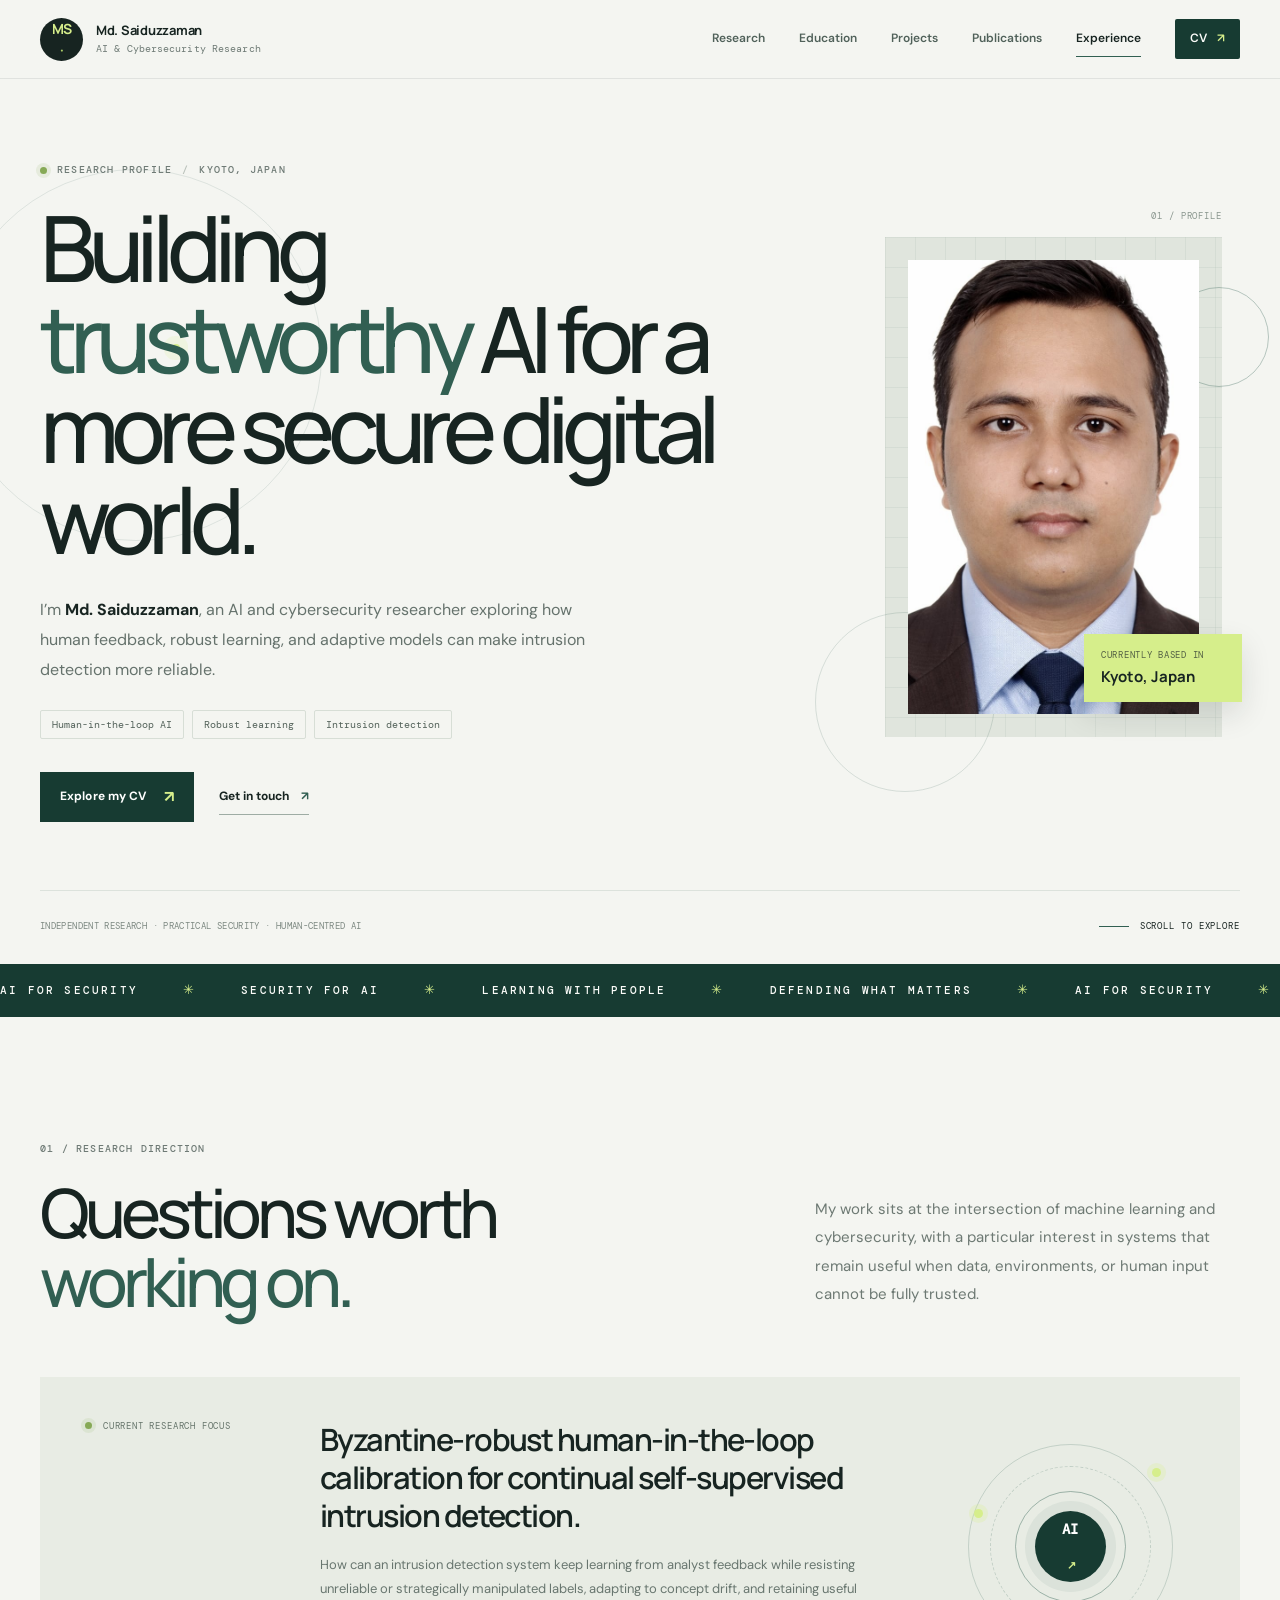
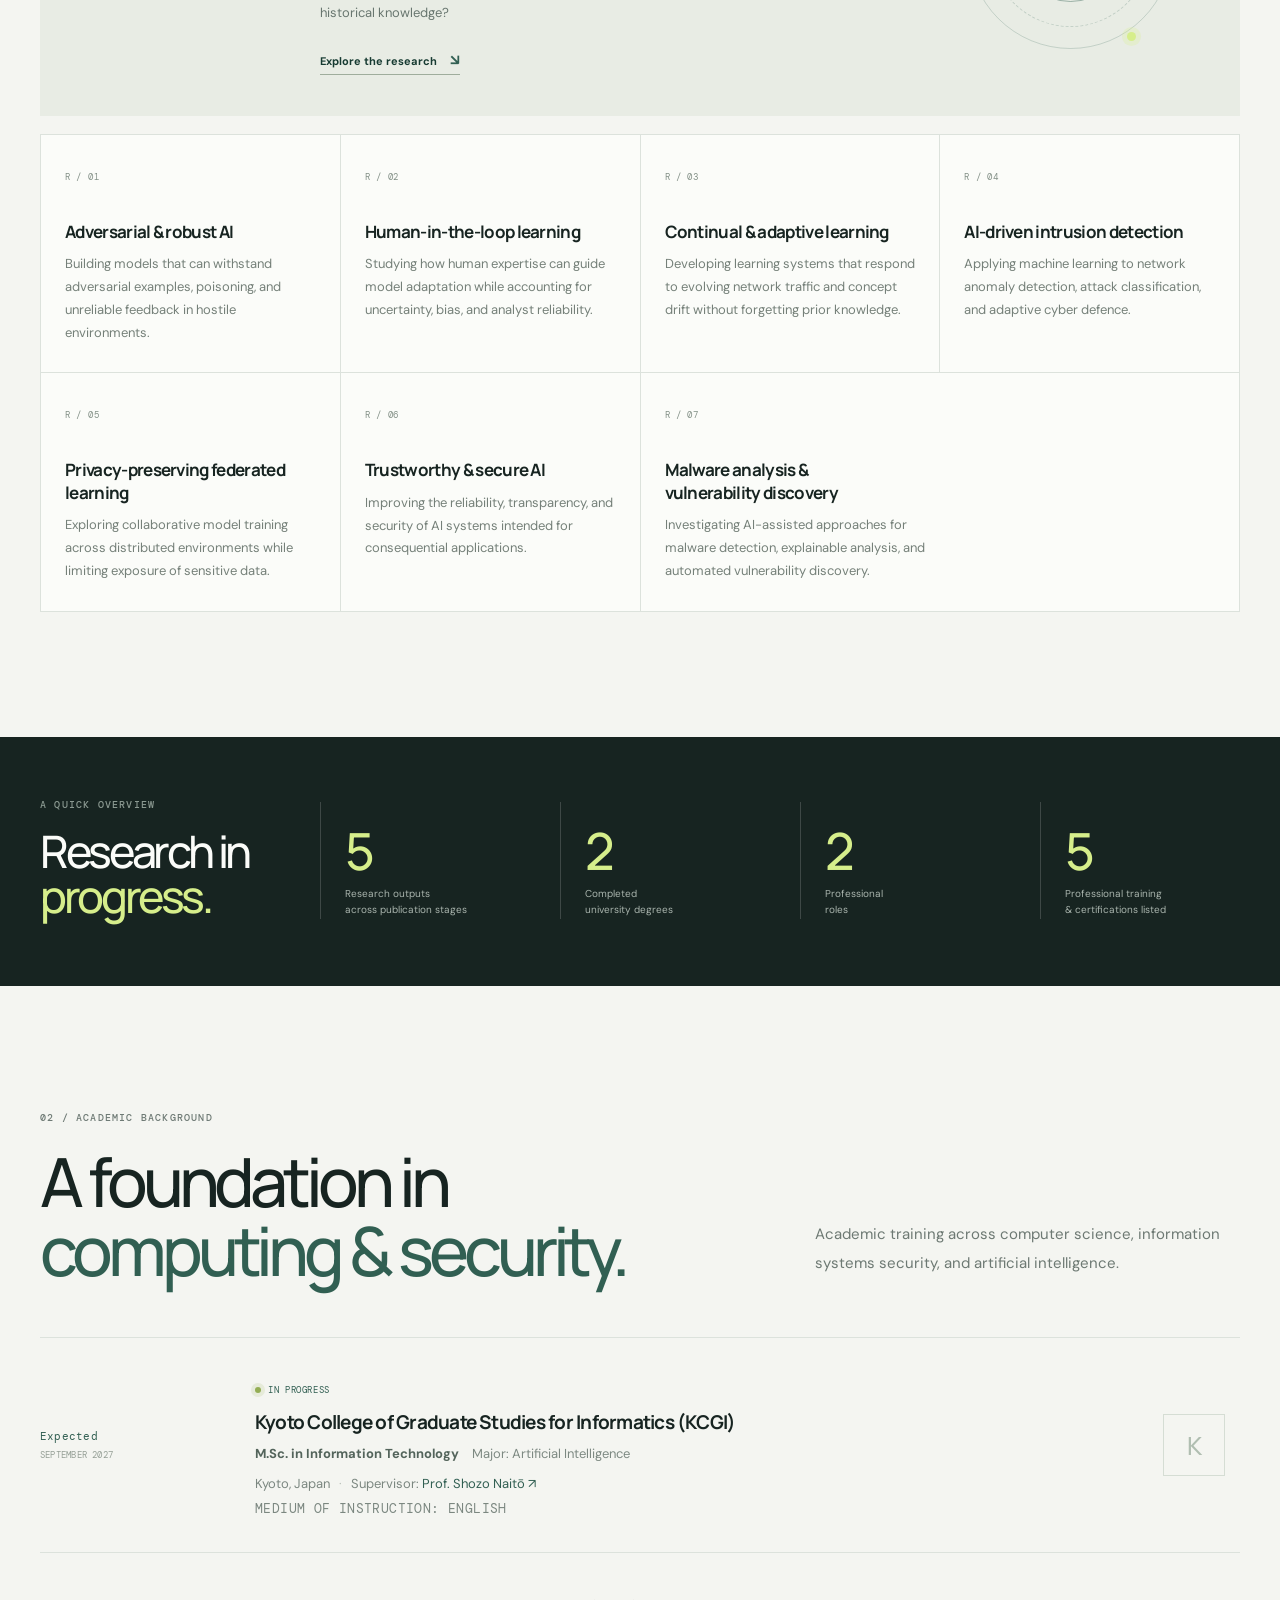
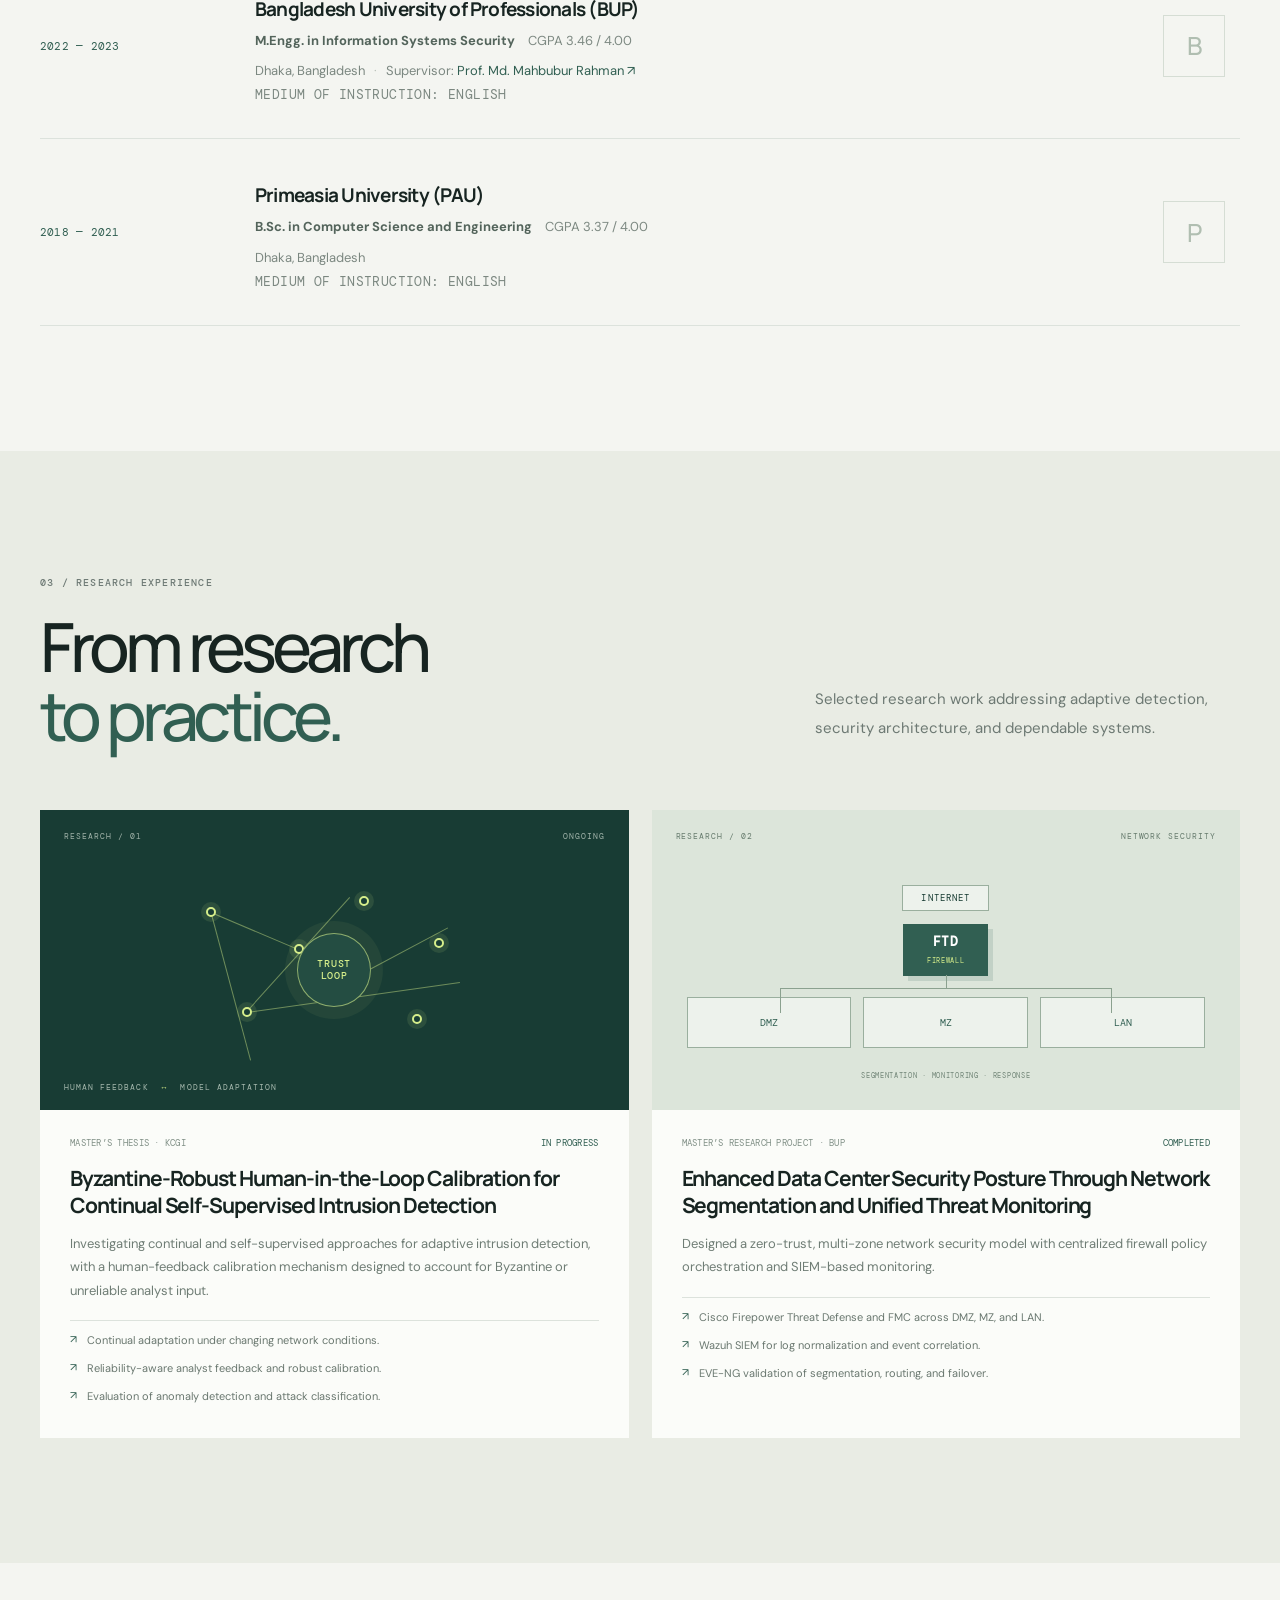
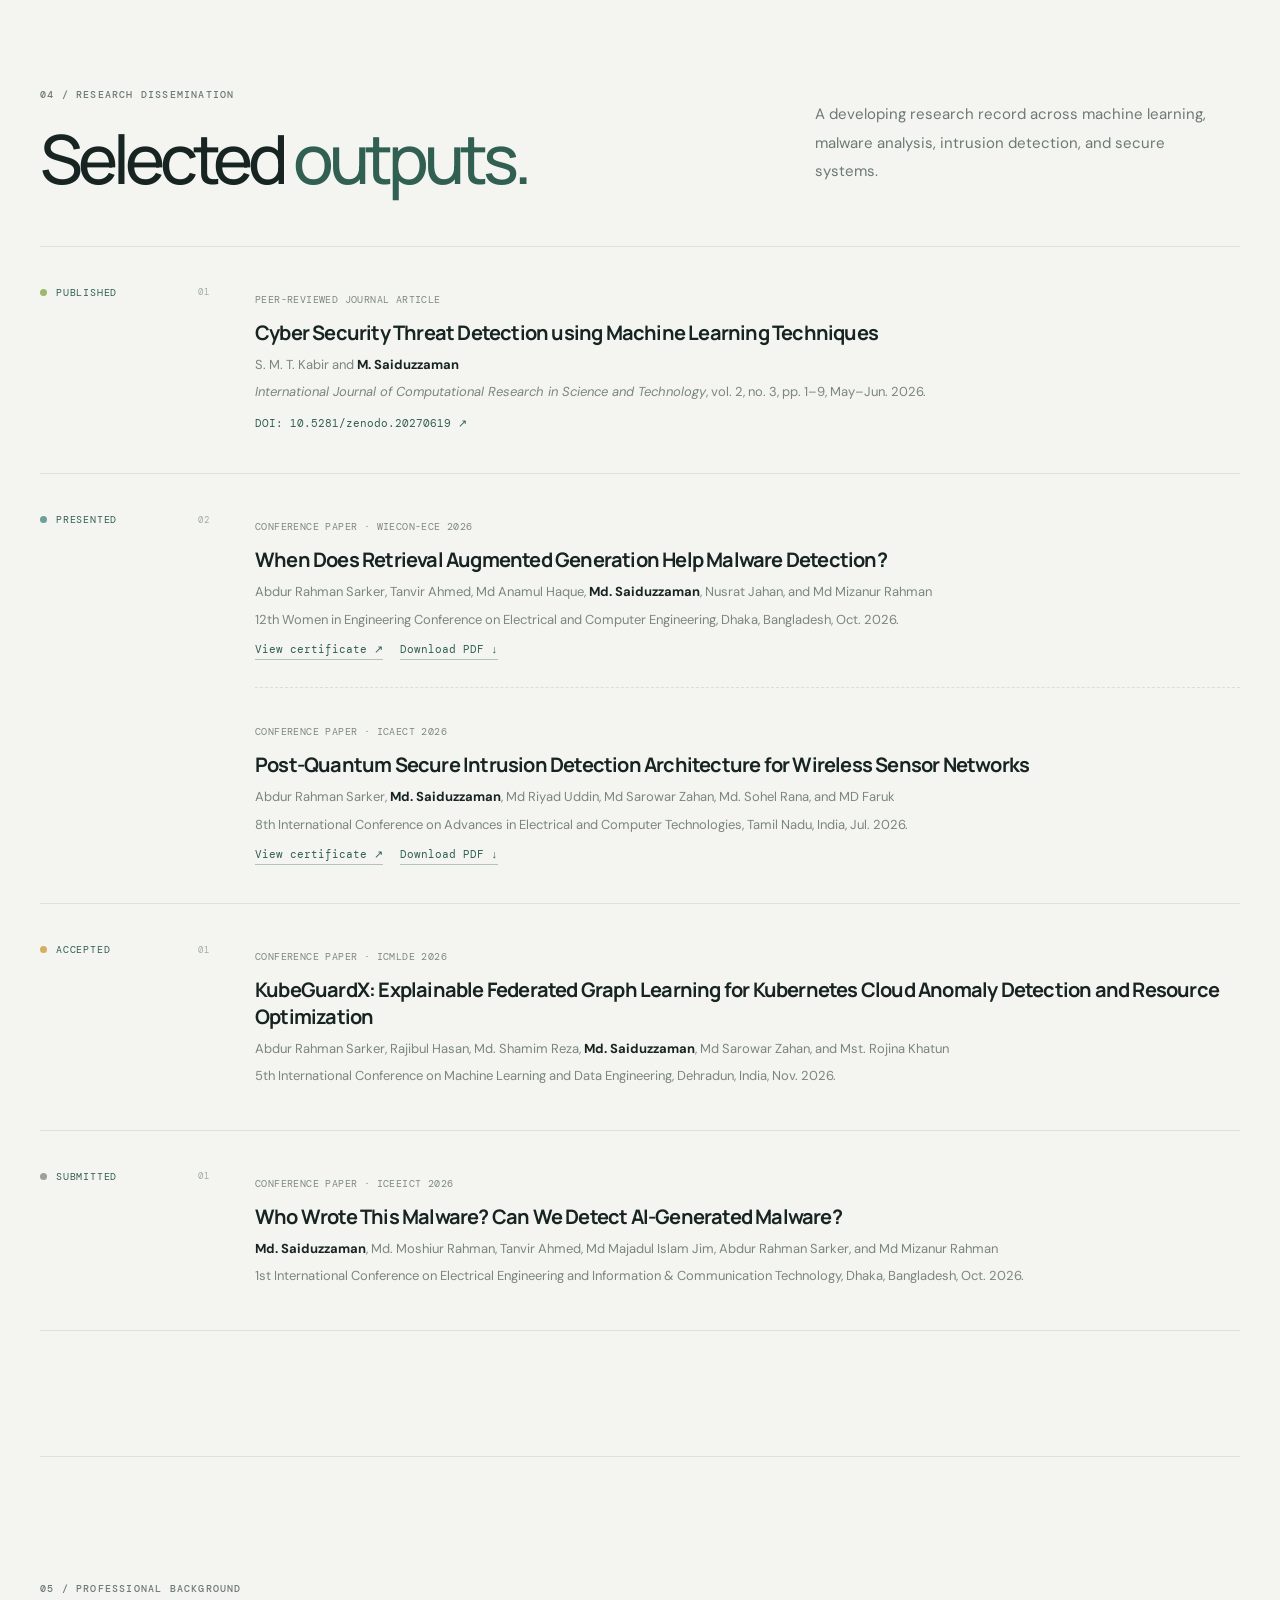
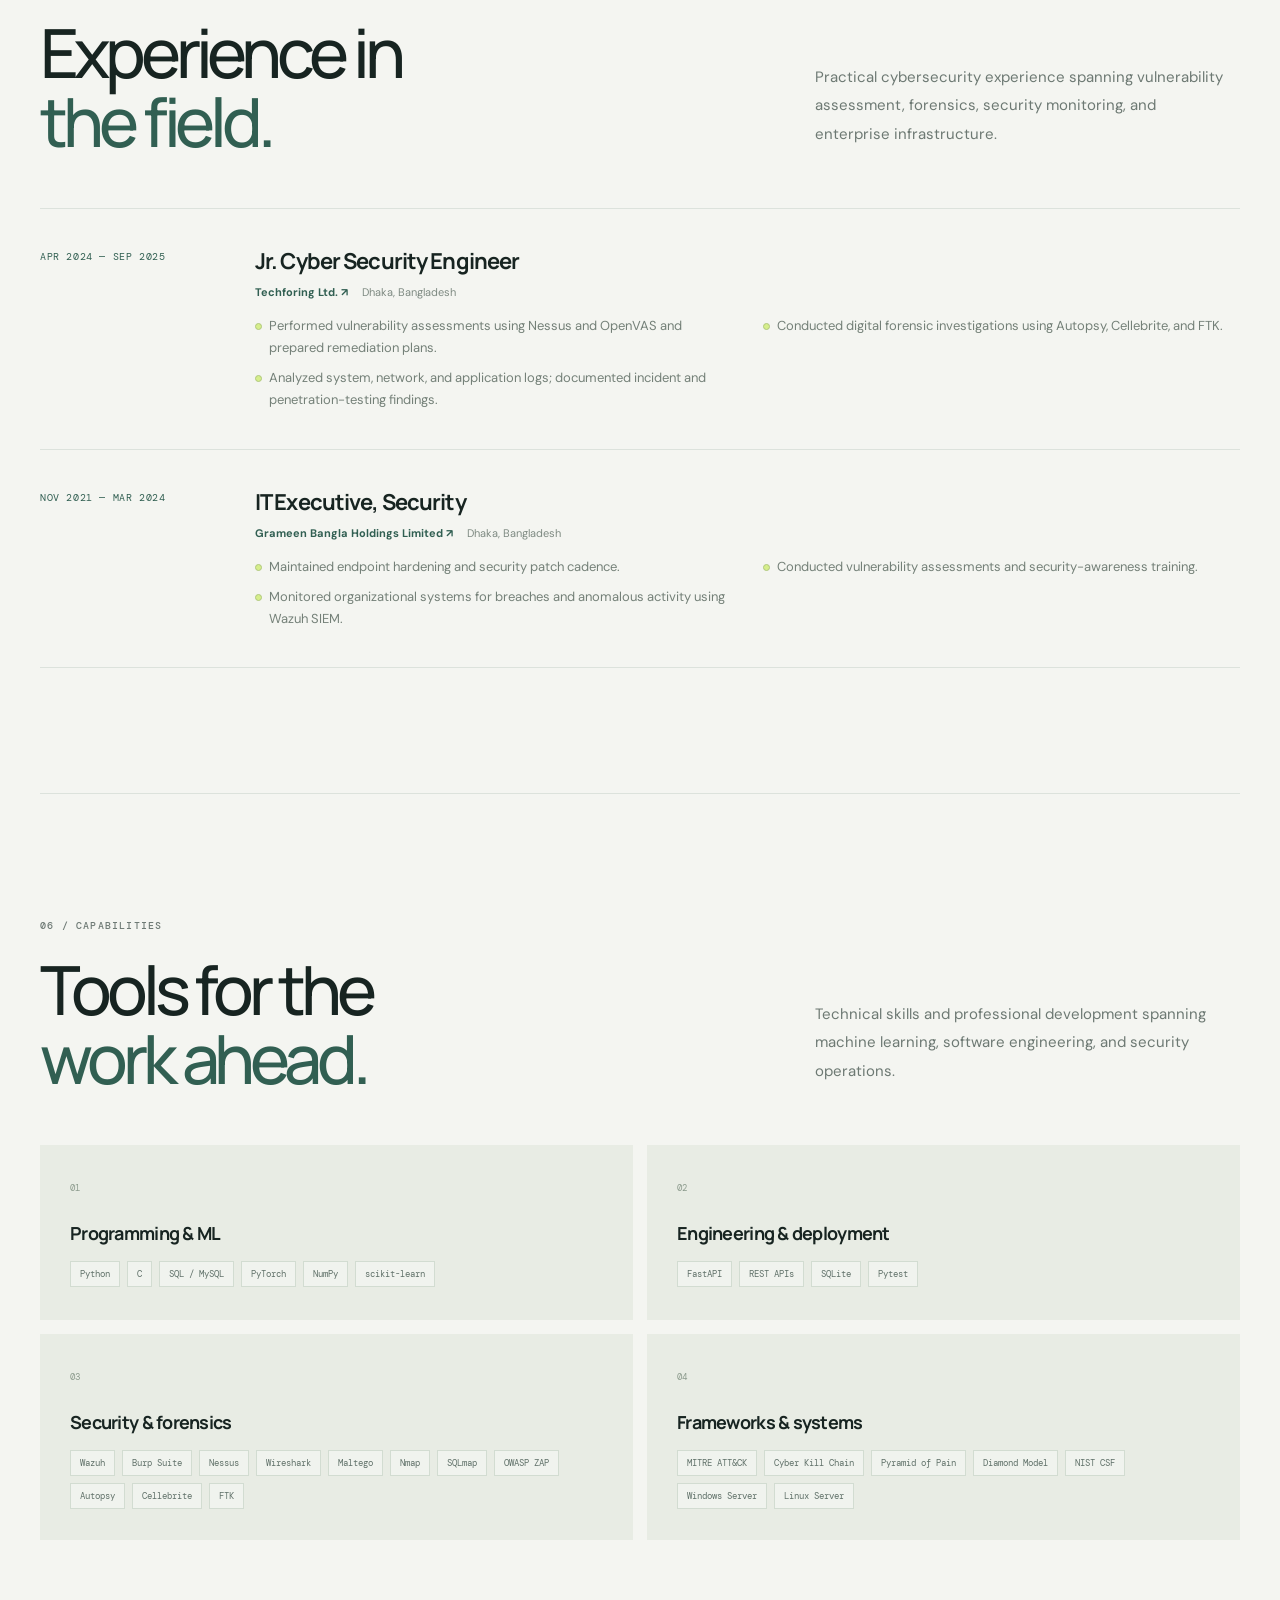
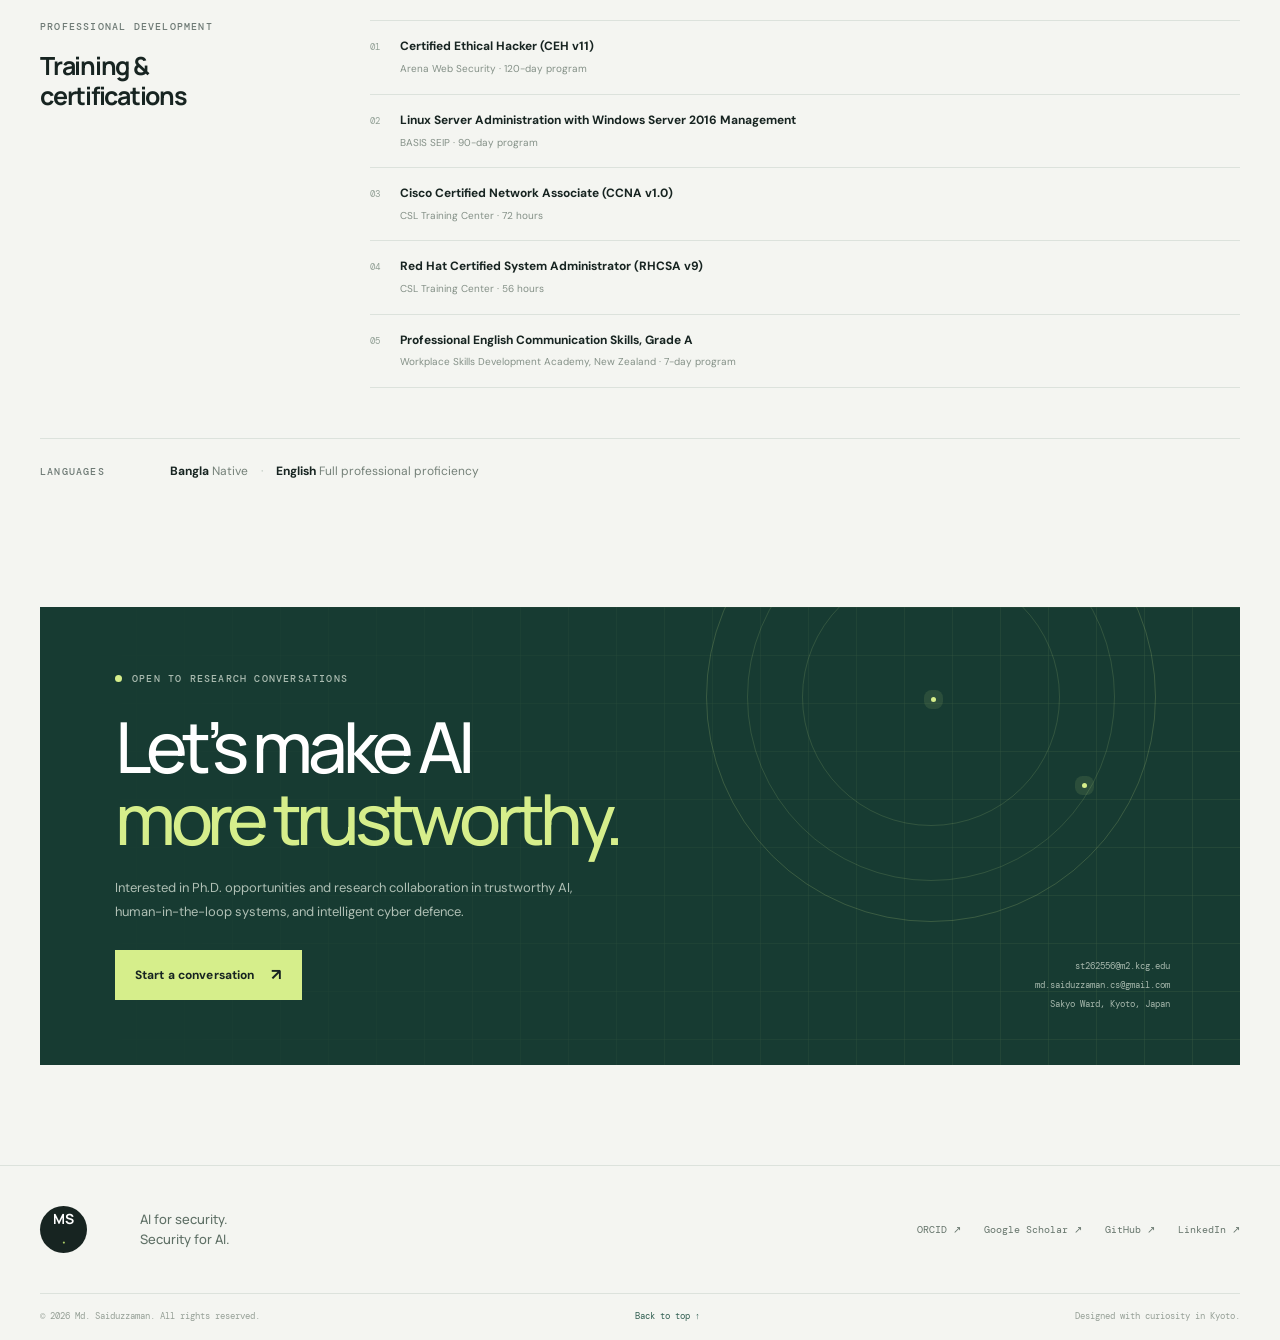
==== commit 544438bb: "Add files via upload" ====
--- a/index.html
+++ b/index.html
@@ -152,10 +152,31 @@
         <p class="section-intro">A developing research record across machine learning, malware analysis, intrusion detection, and secure systems.</p>
       </div>
       <div class="publication-groups">
-        <div class="publication-group"><div class="publication-group-label"><span class="pub-marker published"></span> Published <small>01</small></div><article class="publication-entry"><span class="publication-type">Peer-reviewed journal article</span><h3>Cyber Security Threat Detection using Machine Learning Techniques</h3><p class="publication-authors">S. M. T. Kabir and <strong>M. Saiduzzaman</strong></p><p class="publication-details"><em>International Journal of Computational Research in Science and Technology</em>, vol. 2, no. 3, pp. 1–9, May–Jun. 2026.</p><a class="doi-link" href="https://doi.org/10.5281/zenodo.20270619" target="_blank" rel="noopener noreferrer">DOI: 10.5281/zenodo.20270619 ↗</a></article></div>
-        <div class="publication-group"><div class="publication-group-label"><span class="pub-marker presented"></span> Presented <small>02</small></div><article class="publication-entry"><span class="publication-type">Conference paper · WIECON-ECE 2026</span><h3>When Does Retrieval Augmented Generation Help Malware Detection?</h3><p class="publication-authors">Abdur Rahman Sarker, Tanvir Ahmed, Md Anamul Haque, <strong>Md. Saiduzzaman</strong>, Nusrat Jahan, and Md Mizanur Rahman</p><p class="publication-details">12th Women in Engineering Conference on Electrical and Computer Engineering, Dhaka, Bangladesh, Oct. 2026.</p><div class="pdf-actions"><a href="assets/WIECON_ECE_2026_Presentation_Certificate.pdf" target="_blank" rel="noopener noreferrer">View certificate ↗</a><a href="assets/WIECON_ECE_2026_Presentation_Certificate.pdf" download="WIECON_ECE_2026_Presentation_Certificate.pdf">Download PDF ↓</a></div></article><article class="publication-entry"><span class="publication-type">Conference paper · ICAECT 2026</span><h3>Post-Quantum Secure Intrusion Detection Architecture for Wireless Sensor Networks</h3><p class="publication-authors">Abdur Rahman Sarker, <strong>Md. Saiduzzaman</strong>, Md Riyad Uddin, Md Sarowar Zahan, Md. Sohel Rana, and MD Faruk</p><p class="publication-details">8th International Conference on Advances in Electrical and Computer Technologies, Tamil Nadu, India, Jul. 2026.</p><div class="pdf-actions"><a href="assets/ICAECT%202026%20Certificate%20-%20Md%20Saiduzzaman.pdf" target="_blank" rel="noopener noreferrer">View certificate ↗</a><a href="assets/ICAECT%202026%20Certificate%20-%20Md%20Saiduzzaman.pdf" download="ICAECT_2026_Presentation_Certificate.pdf">Download PDF ↓</a></div></article></div>
-        <div class="publication-group"><div class="publication-group-label"><span class="pub-marker accepted"></span> Accepted <small>01</small></div><article class="publication-entry"><span class="publication-type">Conference paper · ICMLDE 2026</span><h3>KubeGuardX: Explainable Federated Graph Learning for Kubernetes Cloud Anomaly Detection and Resource Optimization</h3><p class="publication-authors">Abdur Rahman Sarker, Rajibul Hasan, Md. Shamim Reza, <strong>Md. Saiduzzaman</strong>, Md Sarowar Zahan, and Mst. Rojina Khatun</p><p class="publication-details">5th International Conference on Machine Learning and Data Engineering, Dehradun, India, Nov. 2026.</p></article></div>
-        <div class="publication-group"><div class="publication-group-label"><span class="pub-marker submitted"></span> Submitted <small>01</small></div><article class="publication-entry"><span class="publication-type">Conference paper · ICEEICT 2026</span><h3>Who Wrote This Malware? Can We Detect AI-Generated Malware?</h3><p class="publication-authors"><strong>Md. Saiduzzaman</strong>, Md. Moshiur Rahman, Tanvir Ahmed, Md Majadul Islam Jim, Abdur Rahman Sarker, and Md Mizanur Rahman</p><p class="publication-details">1st International Conference on Electrical Engineering and Information &amp; Communication Technology, Dhaka, Bangladesh, Oct. 2026.</p></article></div>
+        <div class="publication-group">
+          <div class="publication-group-label"><span class="pub-marker published"></span> Published <small>01</small></div>
+          <div class="publication-list">
+            <article class="publication-entry"><span class="publication-type">Peer-reviewed journal article</span><h3>Cyber Security Threat Detection using Machine Learning Techniques</h3><p class="publication-authors">S. M. T. Kabir and <strong>M. Saiduzzaman</strong></p><p class="publication-details"><em>International Journal of Computational Research in Science and Technology</em>, vol. 2, no. 3, pp. 1–9, May–Jun. 2026.</p><a class="doi-link" href="https://doi.org/10.5281/zenodo.20270619" target="_blank" rel="noopener noreferrer">DOI: 10.5281/zenodo.20270619 ↗</a></article>
+          </div>
+        </div>
+        <div class="publication-group">
+          <div class="publication-group-label"><span class="pub-marker presented"></span> Presented <small>02</small></div>
+          <div class="publication-list">
+            <article class="publication-entry"><span class="publication-type">Conference paper · WIECON-ECE 2026</span><h3>When Does Retrieval Augmented Generation Help Malware Detection?</h3><p class="publication-authors">Abdur Rahman Sarker, Tanvir Ahmed, Md Anamul Haque, <strong>Md. Saiduzzaman</strong>, Nusrat Jahan, and Md Mizanur Rahman</p><p class="publication-details">12th Women in Engineering Conference on Electrical and Computer Engineering, Dhaka, Bangladesh, Oct. 2026.</p><div class="pdf-actions"><a href="assets/WIECON_ECE_2026_Presentation_Certificate.pdf" target="_blank" rel="noopener noreferrer">View certificate ↗</a><a href="assets/WIECON_ECE_2026_Presentation_Certificate.pdf" download="WIECON_ECE_2026_Presentation_Certificate.pdf">Download PDF ↓</a></div></article>
+            <article class="publication-entry"><span class="publication-type">Conference paper · ICAECT 2026</span><h3>Post-Quantum Secure Intrusion Detection Architecture for Wireless Sensor Networks</h3><p class="publication-authors">Abdur Rahman Sarker, <strong>Md. Saiduzzaman</strong>, Md Riyad Uddin, Md Sarowar Zahan, Md. Sohel Rana, and MD Faruk</p><p class="publication-details">8th International Conference on Advances in Electrical and Computer Technologies, Tamil Nadu, India, Jul. 2026.</p><div class="pdf-actions"><a href="assets/ICAECT%202026%20Certificate%20-%20Md%20Saiduzzaman.pdf" target="_blank" rel="noopener noreferrer">View certificate ↗</a><a href="assets/ICAECT%202026%20Certificate%20-%20Md%20Saiduzzaman.pdf" download="ICAECT_2026_Presentation_Certificate.pdf">Download PDF ↓</a></div></article>
+          </div>
+        </div>
+        <div class="publication-group">
+          <div class="publication-group-label"><span class="pub-marker accepted"></span> Accepted <small>01</small></div>
+          <div class="publication-list">
+            <article class="publication-entry"><span class="publication-type">Conference paper · ICMLDE 2026</span><h3>KubeGuardX: Explainable Federated Graph Learning for Kubernetes Cloud Anomaly Detection and Resource Optimization</h3><p class="publication-authors">Abdur Rahman Sarker, Rajibul Hasan, Md. Shamim Reza, <strong>Md. Saiduzzaman</strong>, Md Sarowar Zahan, and Mst. Rojina Khatun</p><p class="publication-details">5th International Conference on Machine Learning and Data Engineering, Dehradun, India, Nov. 2026.</p></article>
+          </div>
+        </div>
+        <div class="publication-group">
+          <div class="publication-group-label"><span class="pub-marker submitted"></span> Submitted <small>01</small></div>
+          <div class="publication-list">
+            <article class="publication-entry"><span class="publication-type">Conference paper · ICEEICT 2026</span><h3>Who Wrote This Malware? Can We Detect AI-Generated Malware?</h3><p class="publication-authors"><strong>Md. Saiduzzaman</strong>, Md. Moshiur Rahman, Tanvir Ahmed, Md Majadul Islam Jim, Abdur Rahman Sarker, and Md Mizanur Rahman</p><p class="publication-details">1st International Conference on Electrical Engineering and Information &amp; Communication Technology, Dhaka, Bangladesh, Oct. 2026.</p></article>
+          </div>
+        </div>
       </div>
     </section>
 
--- a/styles.css
+++ b/styles.css
@@ -439,3 +439,21 @@
   .section-pad { padding-block: 24px; }
   .js-ready .reveal { opacity: 1; transform: none; }
 }
+
+
+/* Readability and layout refinements */
+body { font-size: 17px; }
+.hero-visual { max-width: 355px; }
+.hero-grid { grid-template-columns: minmax(0, 1.15fr) minmax(280px, .62fr); gap: clamp(48px, 7vw, 100px); }
+.hero-subtitle { font-size: 16px; }
+.section-intro { font-size: 15px; }
+.research-card p, .feature-content p, .project-copy p, .publication-authors, .publication-details, .education-meta, .education-note, .experience-body li, .contact-intro { font-size: 13px; }
+.publication-group { grid-template-columns: 170px minmax(0, 1fr); align-items: start; }
+.publication-list, .publication-entry { min-width: 0; }
+.publication-entry h3 { font-size: 20px; max-width: none; }
+.publication-type { font-size: 10px; }
+.publication-authors, .publication-details { line-height: 1.8; }
+.pdf-actions a, .doi-link { font-size: 11px; }
+@media (max-width: 1050px) { .hero-grid { grid-template-columns: minmax(0, 1fr) minmax(260px, .62fr); } .hero-visual { max-width: 330px; } }
+@media (max-width: 780px) { .hero-grid { grid-template-columns: 1fr; } .hero-visual { width: min(68%, 350px); max-width: 350px; } .publication-group { grid-template-columns: 125px minmax(0, 1fr); } .publication-entry h3 { font-size: 19px; } }
+@media (max-width: 520px) { body { font-size: 16px; } .hero-visual { width: min(76%, 320px); } .publication-group { grid-template-columns: 1fr; } .publication-entry h3 { font-size: 18px; } .publication-authors, .publication-details { font-size: 12px; } .publication-type { font-size: 9px; } }
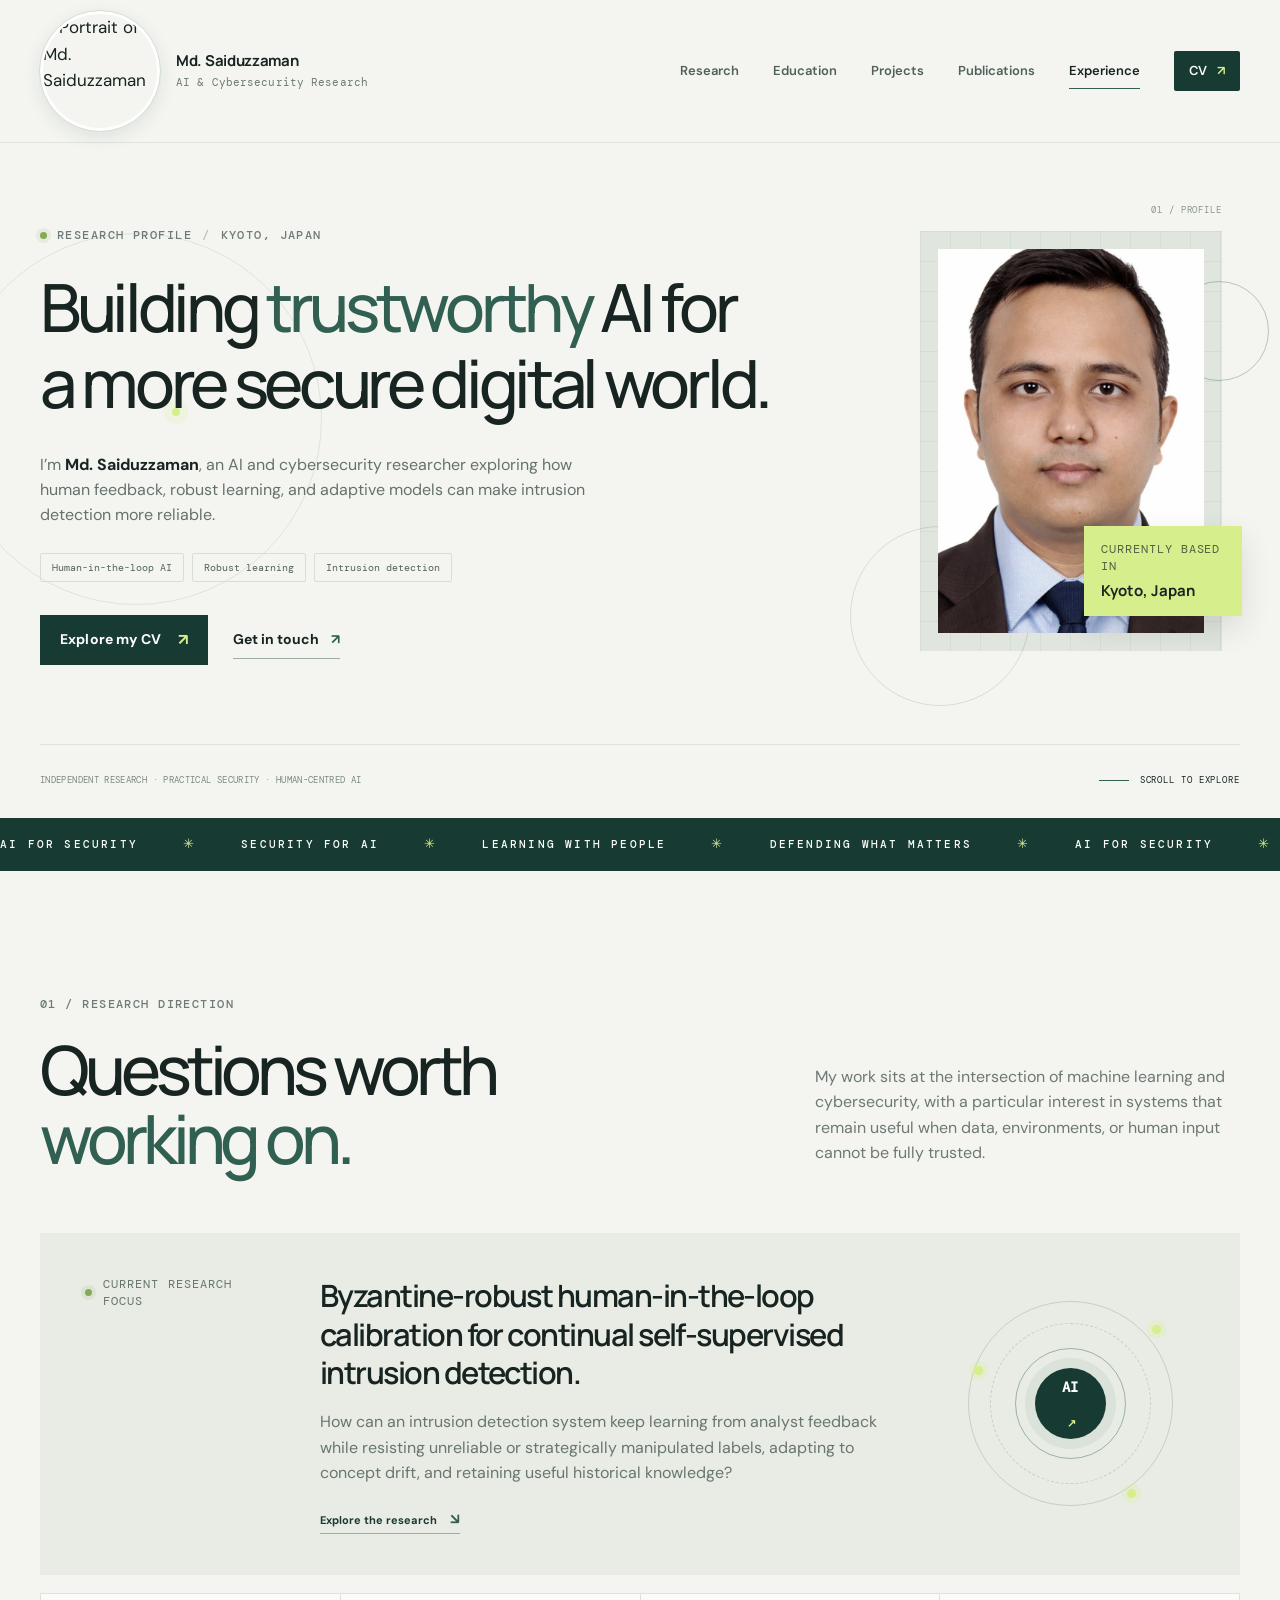
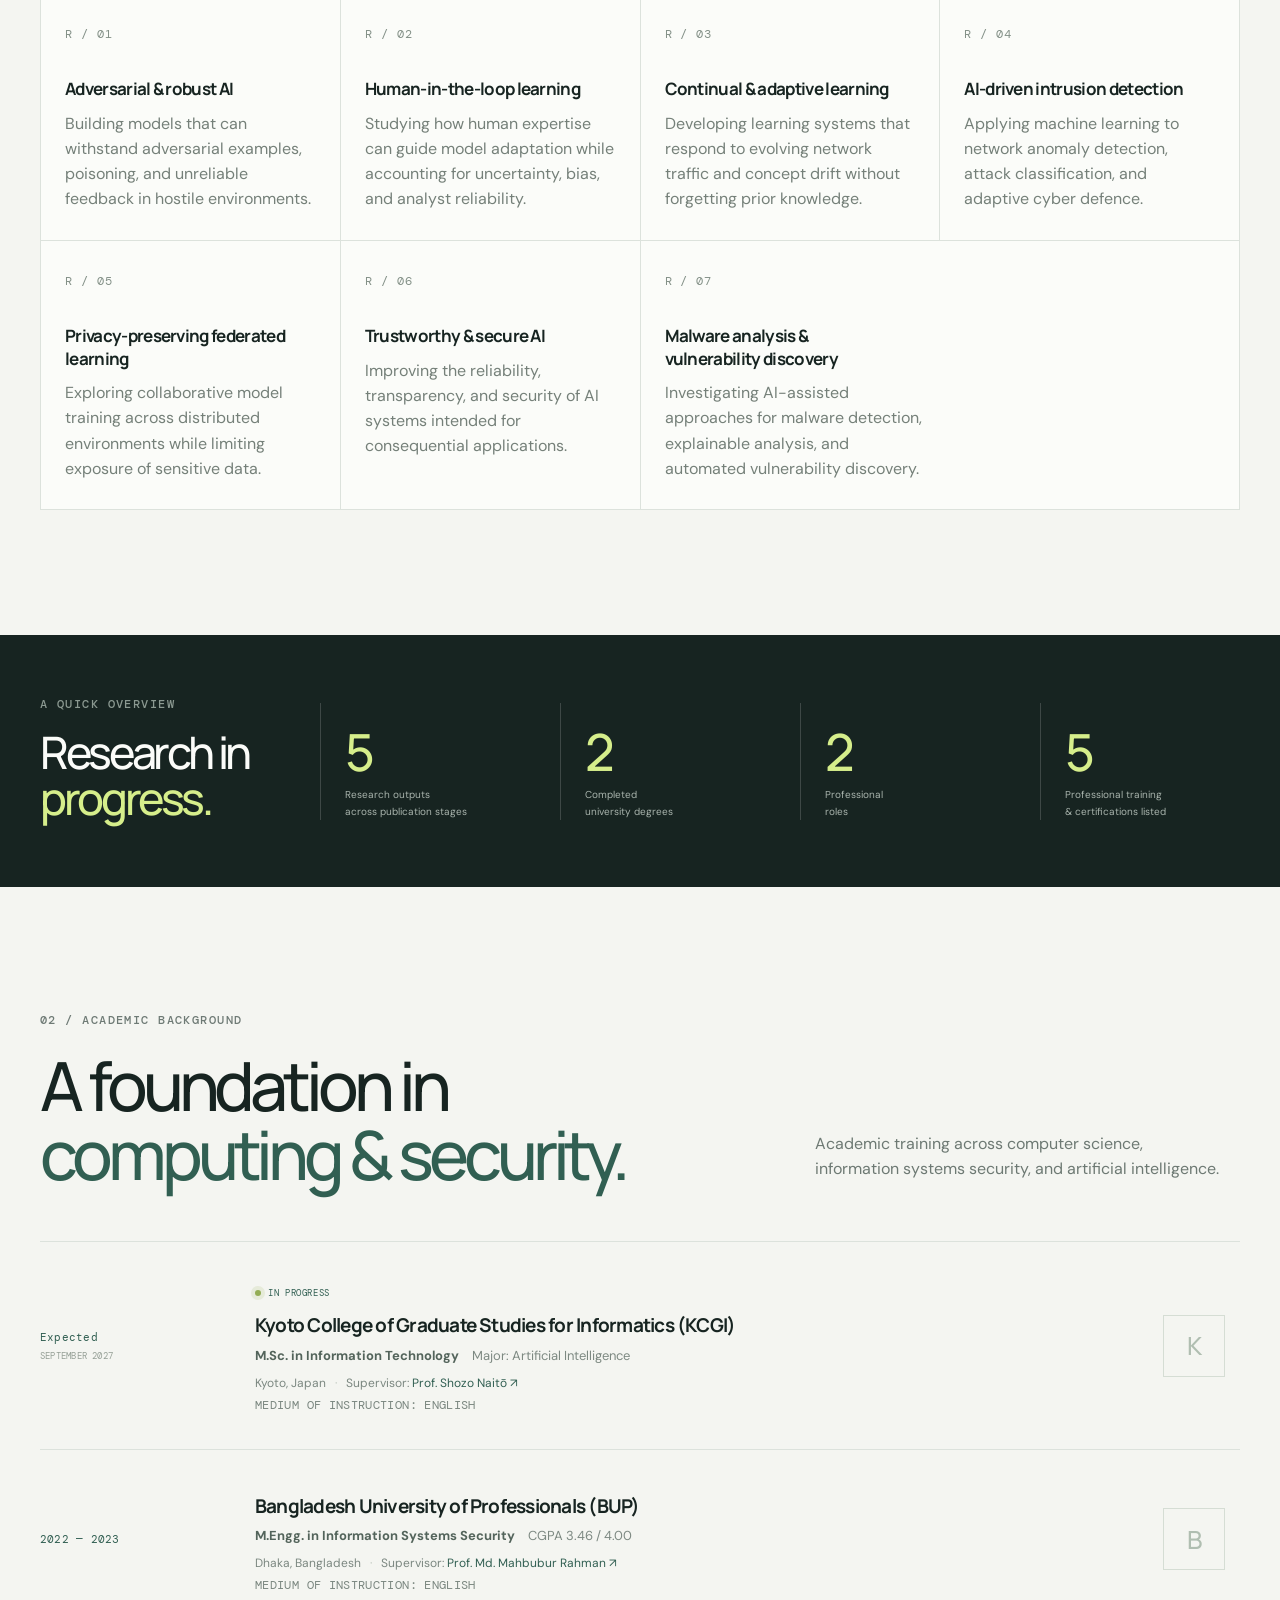
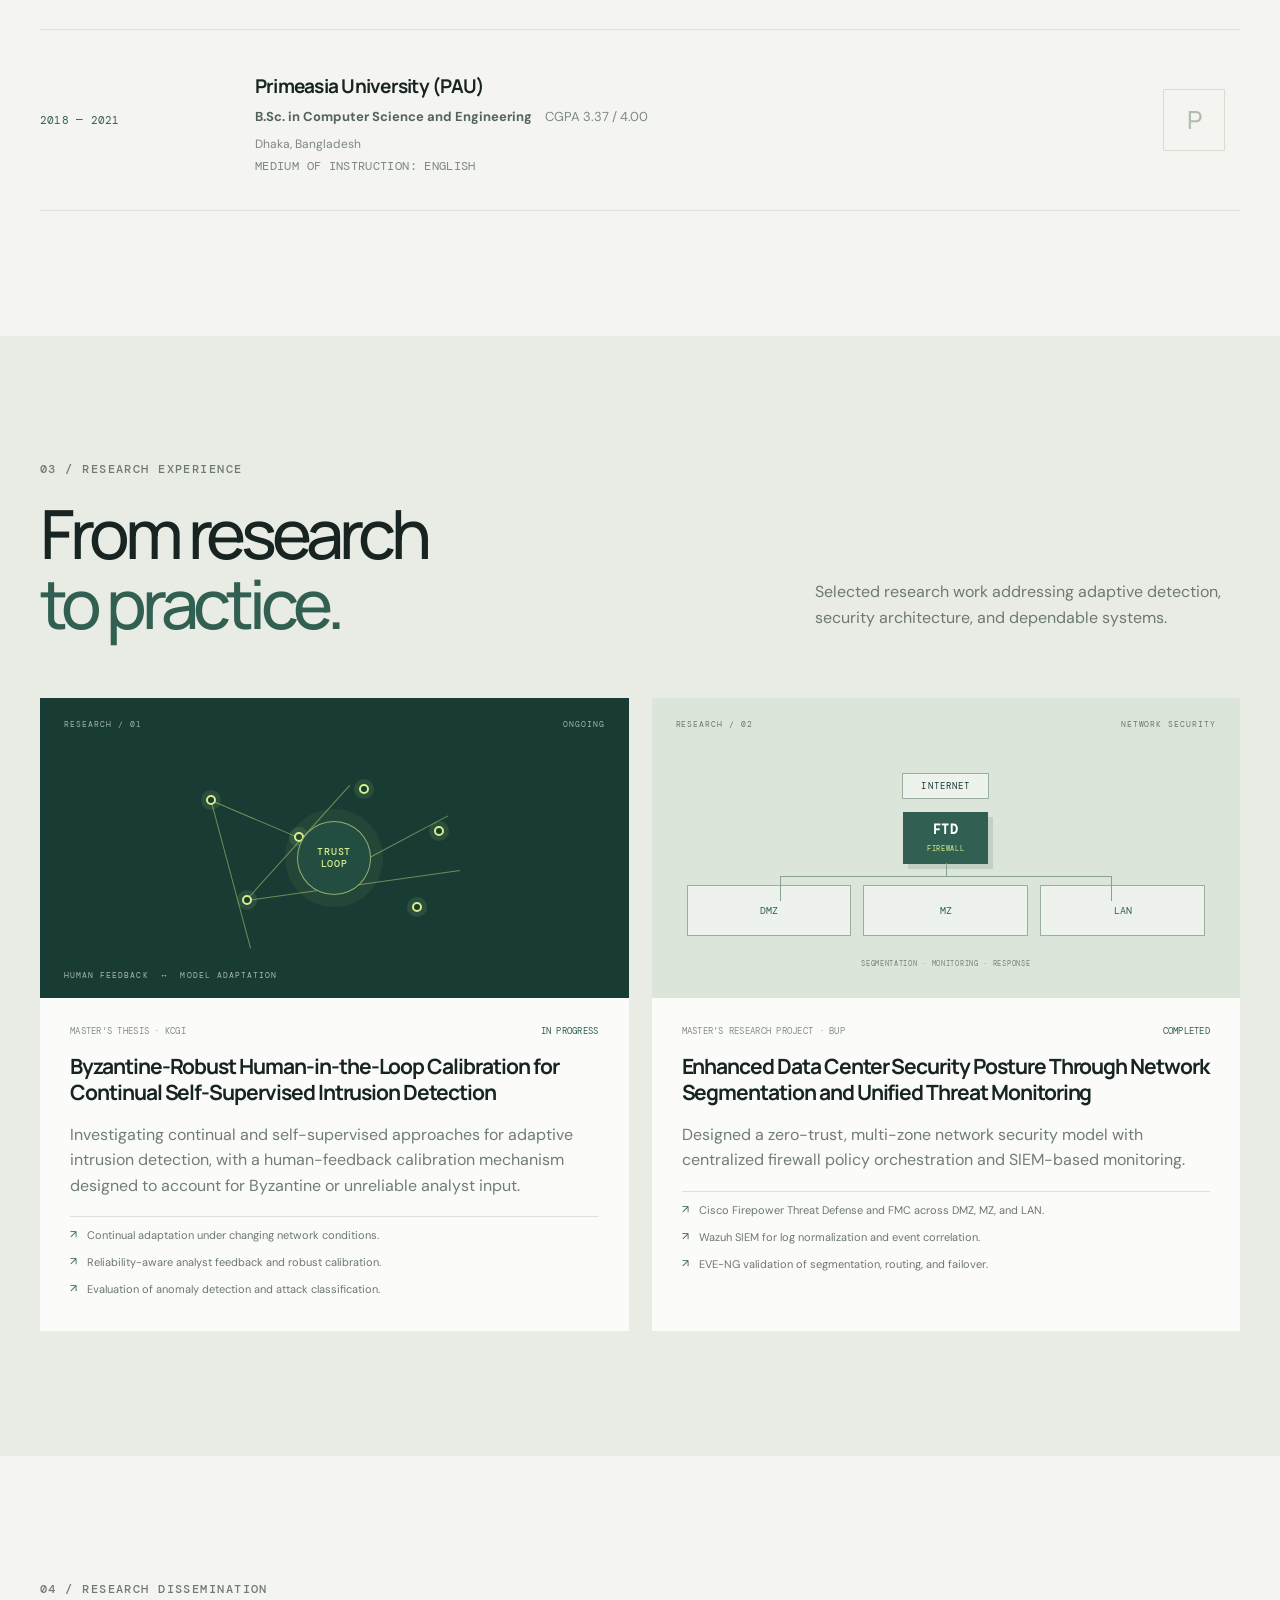
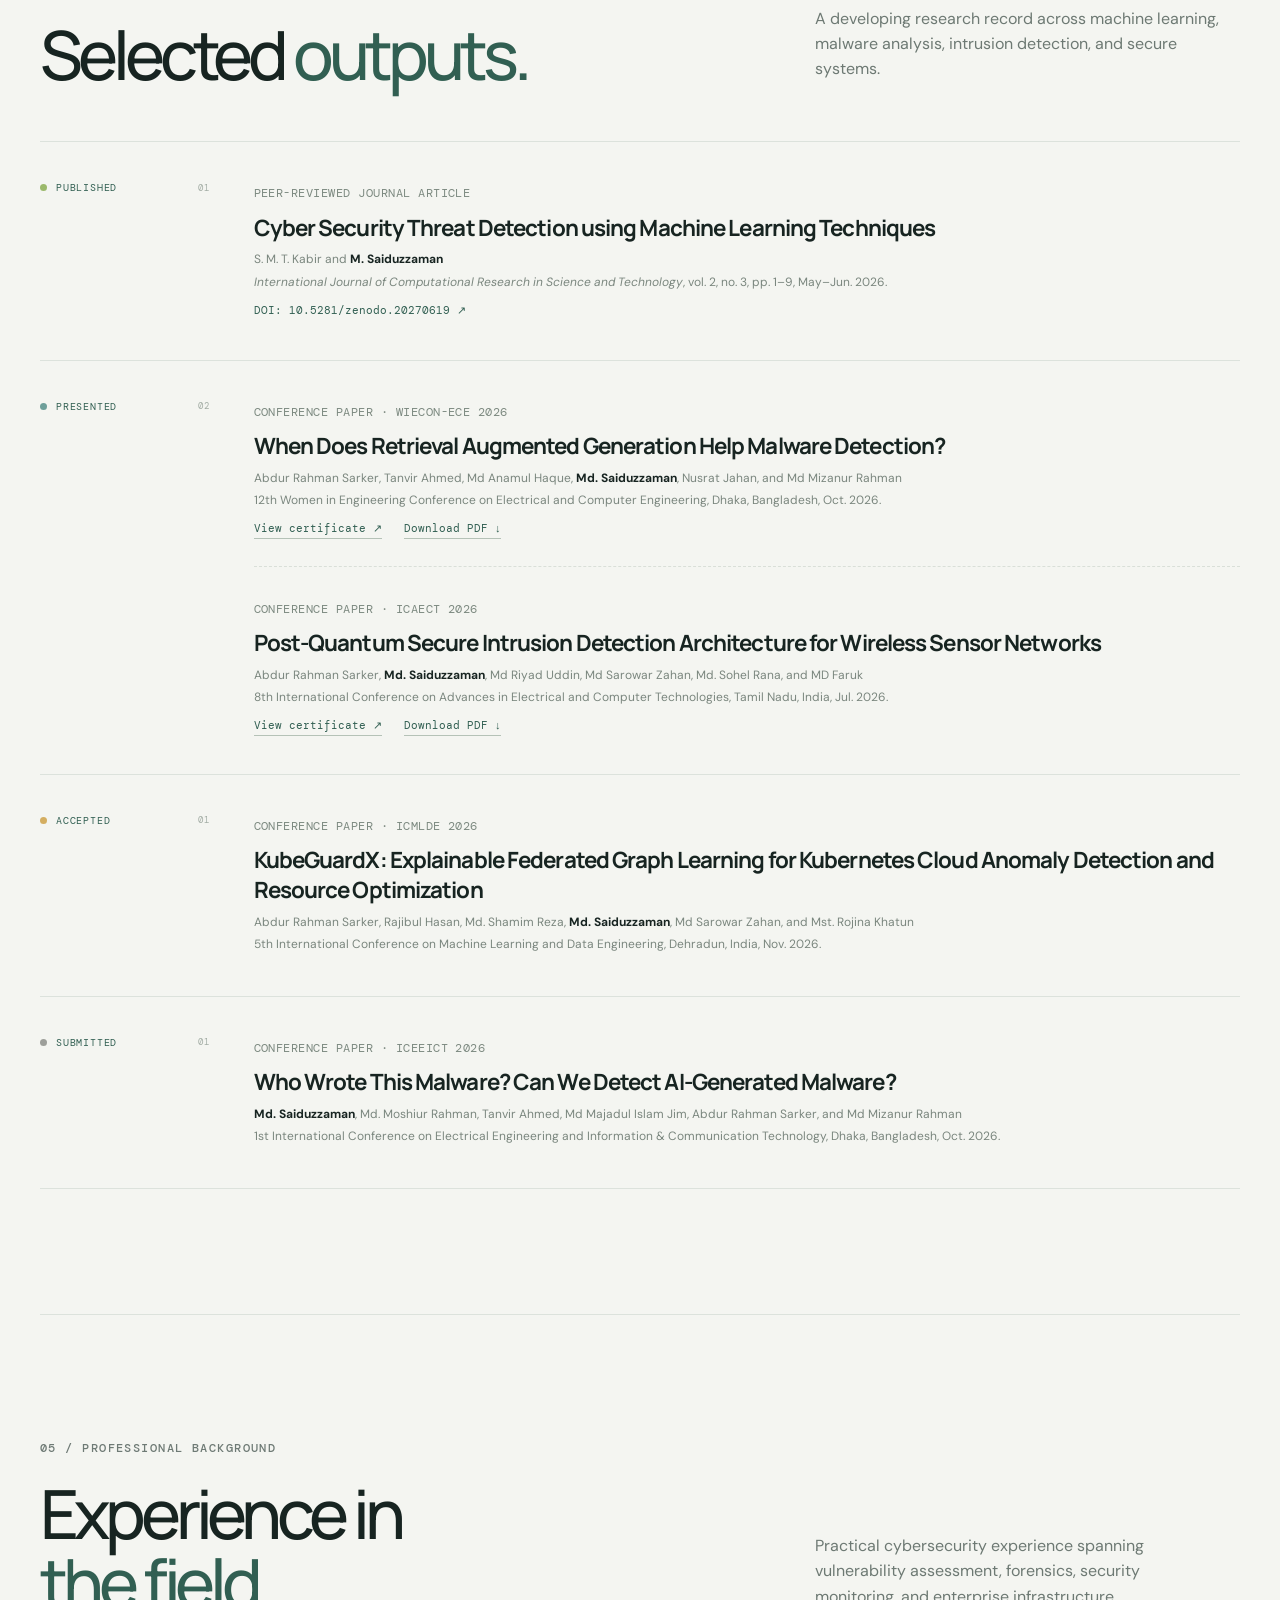
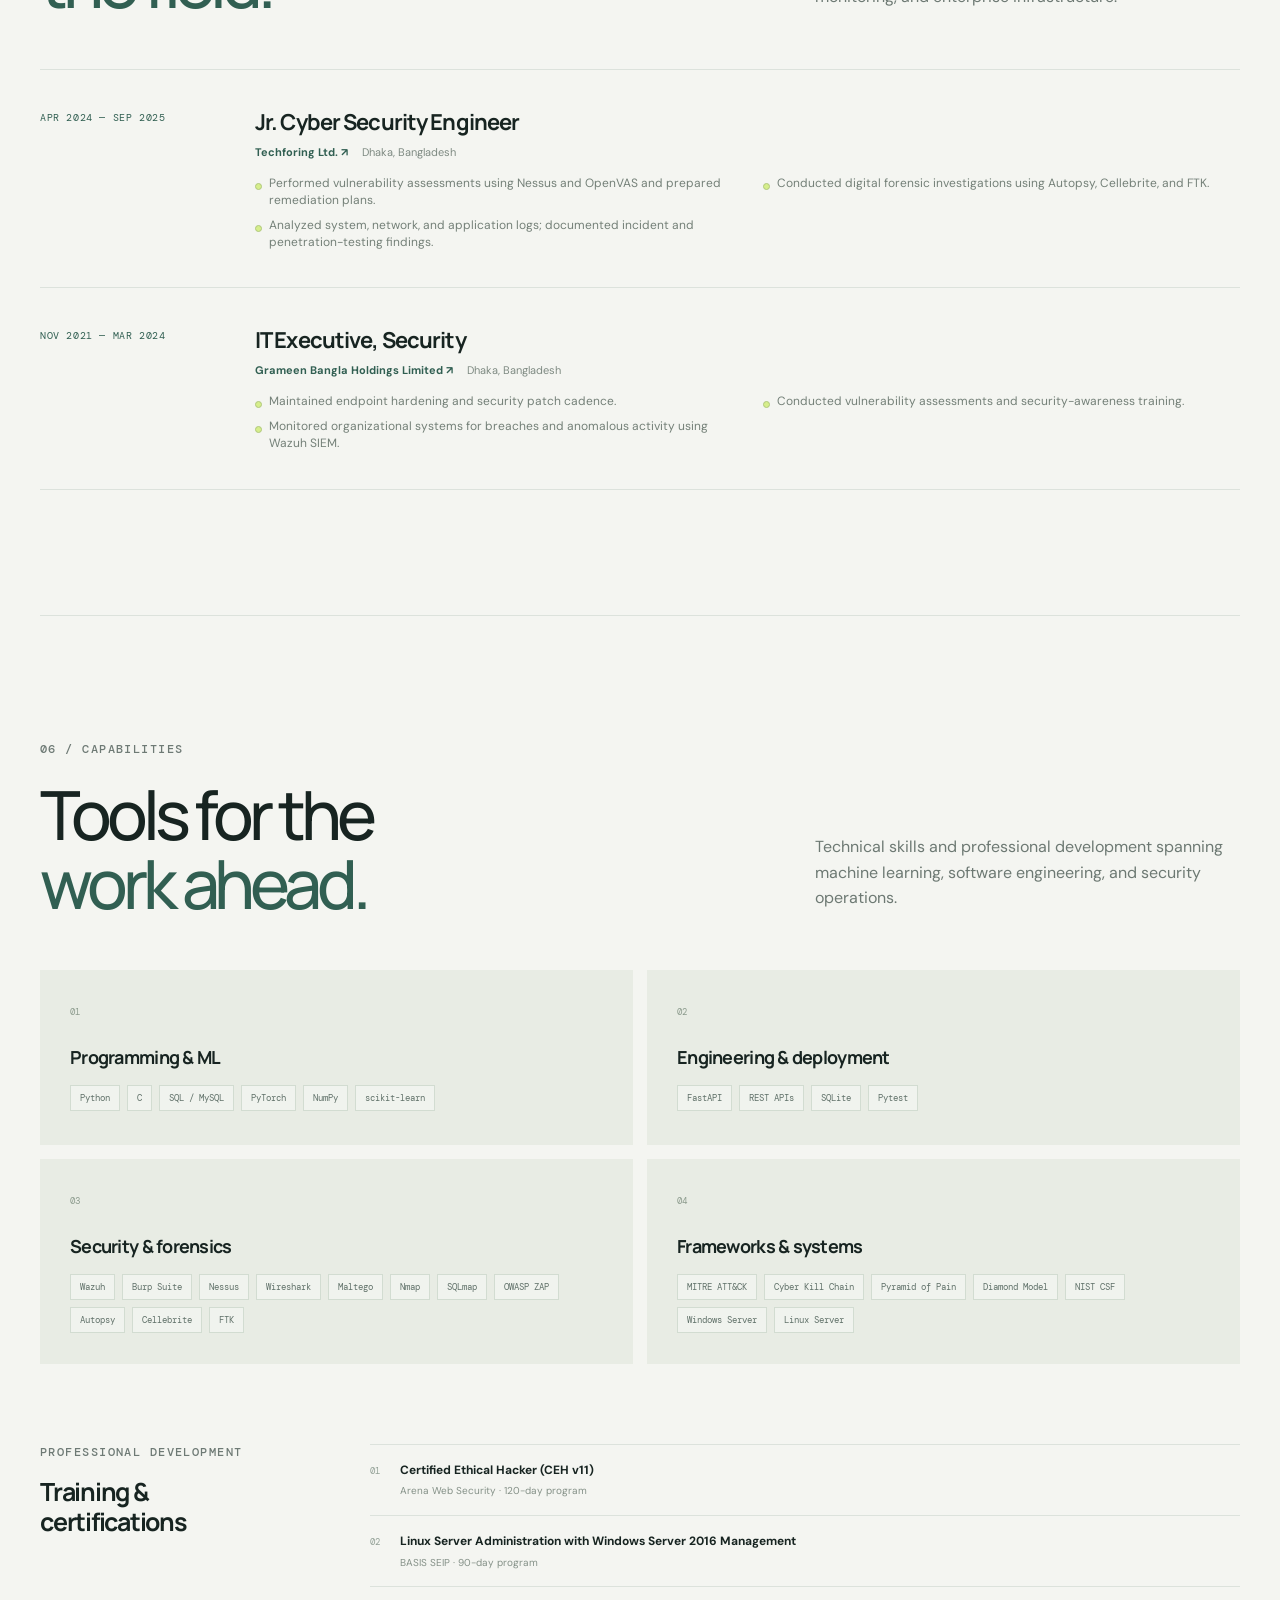
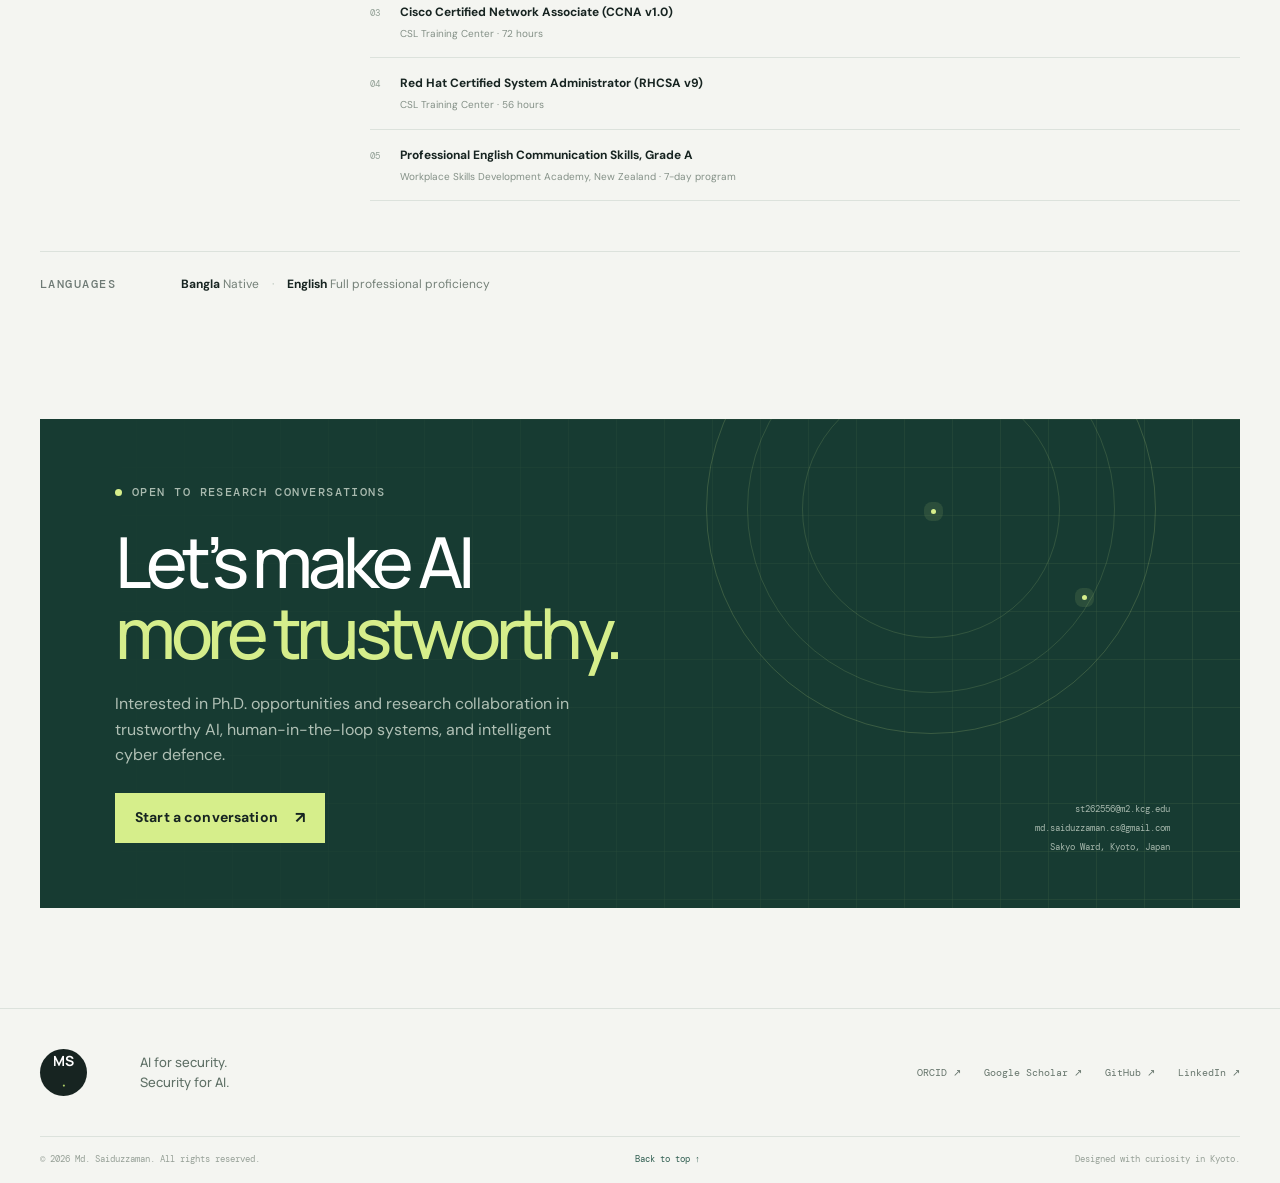
==== commit 47ebf150: "Add files via upload" ====
--- a/index.html
+++ b/index.html
@@ -22,7 +22,7 @@
   <header class="site-header" id="top">
     <div class="nav-shell">
       <a class="brand" href="#top" aria-label="Md. Saiduzzaman home">
-        <span class="brand-mark">MS<span>·</span></span>
+        <img class="brand-avatar" src="assets/profile-avatar.jpg" alt="Portrait of Md. Saiduzzaman" width="400" height="400">
         <span class="brand-name">Md. Saiduzzaman<small>AI &amp; Cybersecurity Research</small></span>
       </a>
       <button class="menu-toggle" type="button" aria-expanded="false" aria-controls="primary-nav" aria-label="Open navigation">
@@ -58,7 +58,7 @@
         <div class="hero-visual" aria-label="Profile photograph of Md. Saiduzzaman">
           <div class="visual-frame">
             <div class="visual-grid" aria-hidden="true"></div>
-            <img src="assets/profile.jpg" alt="Md. Saiduzzaman" class="profile-photo">
+            <img src="assets/profile.jpg" alt="Md. Saiduzzaman wearing a dark suit and tie" class="profile-photo">
             <div class="image-caption"><span>Currently based in</span><strong>Kyoto, Japan</strong></div>
             <div class="orbit orbit-one" aria-hidden="true"></div>
             <div class="orbit orbit-two" aria-hidden="true"></div>
--- a/styles.css
+++ b/styles.css
@@ -457,3 +457,165 @@
 @media (max-width: 1050px) { .hero-grid { grid-template-columns: minmax(0, 1fr) minmax(260px, .62fr); } .hero-visual { max-width: 330px; } }
 @media (max-width: 780px) { .hero-grid { grid-template-columns: 1fr; } .hero-visual { width: min(68%, 350px); max-width: 350px; } .publication-group { grid-template-columns: 125px minmax(0, 1fr); } .publication-entry h3 { font-size: 19px; } }
 @media (max-width: 520px) { body { font-size: 16px; } .hero-visual { width: min(76%, 320px); } .publication-group { grid-template-columns: 1fr; } .publication-entry h3 { font-size: 18px; } .publication-authors, .publication-details { font-size: 12px; } .publication-type { font-size: 9px; } }
+
+
+/* =========================================================
+   Portfolio v3: CV-photo avatar, typography scale & alignment
+   ========================================================= */
+
+/* Sticky header avatar uses the supplied 1:1 photo asset (400 × 400). */
+.nav-shell { min-height: 142px; }
+.brand { gap: 16px; }
+.brand-avatar {
+  width: 120px;
+  height: 120px;
+  flex: 0 0 120px;
+  display: block;
+  object-fit: cover;
+  object-position: center 35%;
+  border-radius: 50%;
+  border: 3px solid rgba(255,255,255,.95);
+  outline: 1px solid #d4ddd5;
+  box-shadow: 0 5px 18px rgba(23,36,33,.10);
+}
+
+/* The main portrait is intentionally smaller and better balanced with the copy. */
+.hero-grid {
+  grid-template-columns: minmax(0, 1.15fr) minmax(250px, .62fr);
+  gap: clamp(42px, 6vw, 88px);
+}
+.hero-visual {
+  width: 100%;
+  max-width: 320px;
+  justify-self: end;
+}
+.visual-frame { height: clamp(340px, 37vw, 420px); }
+.profile-photo {
+  inset: 18px;
+  width: calc(100% - 36px);
+  height: calc(100% - 36px);
+  object-fit: cover;
+  object-position: center 35%;
+}
+
+/* Desktop type scale: H1 48–72, H2 32–40, H3 20–24. */
+body { font-size: 17px; line-height: 1.56; }
+h1, .hero h1 {
+  font-size: clamp(48px, 5.2vw, 72px);
+  line-height: 1.14;
+  letter-spacing: -.065em;
+}
+h2 {
+  font-size: clamp(32px, 3.1vw, 40px);
+  line-height: 1.25;
+  letter-spacing: -.045em;
+}
+h3 {
+  font-size: clamp(20px, 1.8vw, 24px);
+  line-height: 1.35;
+  letter-spacing: -.035em;
+}
+.hero-subtitle, .section-intro,
+.research-card p, .feature-content p,
+.project-copy p, .contact-intro {
+  font-size: 16px;
+  line-height: 1.58;
+}
+.publication-entry h3 {
+  font-size: clamp(20px, 1.75vw, 24px);
+  line-height: 1.35;
+  max-width: none;
+}
+.publication-authors, .publication-details,
+.education-meta, .education-note,
+.experience-body li, .image-caption span,
+.eyebrow, .publication-type, .card-number,
+.feature-label, .research-card .card-number {
+  font-size: 12px;
+  line-height: 1.4;
+}
+.publication-authors, .publication-details {
+  line-height: 1.55;
+}
+.primary-nav a { font-size: 13px; }
+.brand-name { font-size: 15px; }
+.brand-name small { font-size: 11px; }
+.button, .text-link { font-size: 14px; }
+
+/* One predictable content column per publication status.
+   This prevents adjacent papers from accidentally becoming grid columns. */
+.publication-group {
+  grid-template-columns: minmax(135px, 170px) minmax(0, 1fr);
+  align-items: start;
+  gap: clamp(24px, 3.4vw, 45px);
+}
+.publication-list {
+  display: flex;
+  flex-direction: column;
+  align-items: stretch;
+  min-width: 0;
+  width: 100%;
+}
+.publication-entry {
+  display: block;
+  width: 100%;
+  max-width: none;
+  min-width: 0;
+  box-sizing: border-box;
+}
+.publication-entry h3,
+.publication-authors,
+.publication-details,
+.pdf-actions { max-width: none; overflow-wrap: anywhere; }
+.pdf-actions { display: flex; flex-wrap: wrap; gap: 12px 22px; }
+.publication-group-label { min-width: 0; }
+
+/* Tablet: compact avatar and preserve a two-column reading layout. */
+@media (max-width: 1050px) {
+  .nav-shell { min-height: 104px; }
+  .brand-avatar { width: 84px; height: 84px; flex-basis: 84px; }
+  .hero-grid { grid-template-columns: minmax(0, 1fr) minmax(240px, .58fr); }
+  .hero-visual { max-width: 290px; }
+  h1, .hero h1 { font-size: clamp(44px, 5.3vw, 62px); }
+  h2 { font-size: clamp(30px, 3.5vw, 38px); }
+}
+@media (max-width: 780px) {
+  .nav-shell { min-height: 70px; }
+  .brand-avatar { width: 52px; height: 52px; flex-basis: 52px; }
+  .brand { gap: 11px; }
+  .hero-grid { grid-template-columns: 1fr; gap: 34px; }
+  .hero-visual {
+    justify-self: center;
+    width: min(72%, 300px);
+    max-width: 300px;
+  }
+  .visual-frame { height: clamp(310px, 78vw, 390px); }
+  h1, .hero h1 { font-size: clamp(32px, 6vw, 40px); line-height: 1.16; }
+  h2 { font-size: clamp(24px, 4.2vw, 28px); line-height: 1.25; }
+  h3 { font-size: 20px; line-height: 1.35; }
+  .hero-subtitle, .section-intro,
+  .research-card p, .feature-content p,
+  .project-copy p, .contact-intro { font-size: 16px; line-height: 1.55; }
+  .publication-group { grid-template-columns: 125px minmax(0, 1fr); gap: 20px; }
+  .publication-entry h3 { font-size: 20px; }
+}
+@media (max-width: 520px) {
+  .brand-avatar { width: 46px; height: 46px; flex-basis: 46px; }
+  .brand-name { font-size: 13px; }
+  .brand-name small { font-size: 10px; }
+  .hero-visual { width: min(78%, 280px); }
+  .visual-frame { height: 330px; }
+  h1, .hero h1 { font-size: clamp(32px, 9.2vw, 40px); line-height: 1.16; }
+  h2 { font-size: 26px; line-height: 1.25; }
+  h3 { font-size: 19px; line-height: 1.35; }
+  body { font-size: 16px; line-height: 1.55; }
+  .hero-subtitle, .section-intro,
+  .research-card p, .feature-content p,
+  .project-copy p, .contact-intro { font-size: 16px; line-height: 1.55; }
+  .publication-group { grid-template-columns: 1fr; gap: 12px; }
+  .publication-group-label { max-width: 100%; }
+  .publication-entry h3 { font-size: 19px; }
+  .publication-authors, .publication-details,
+  .education-meta, .education-note,
+  .experience-body li, .publication-type { font-size: 12px; line-height: 1.5; }
+}
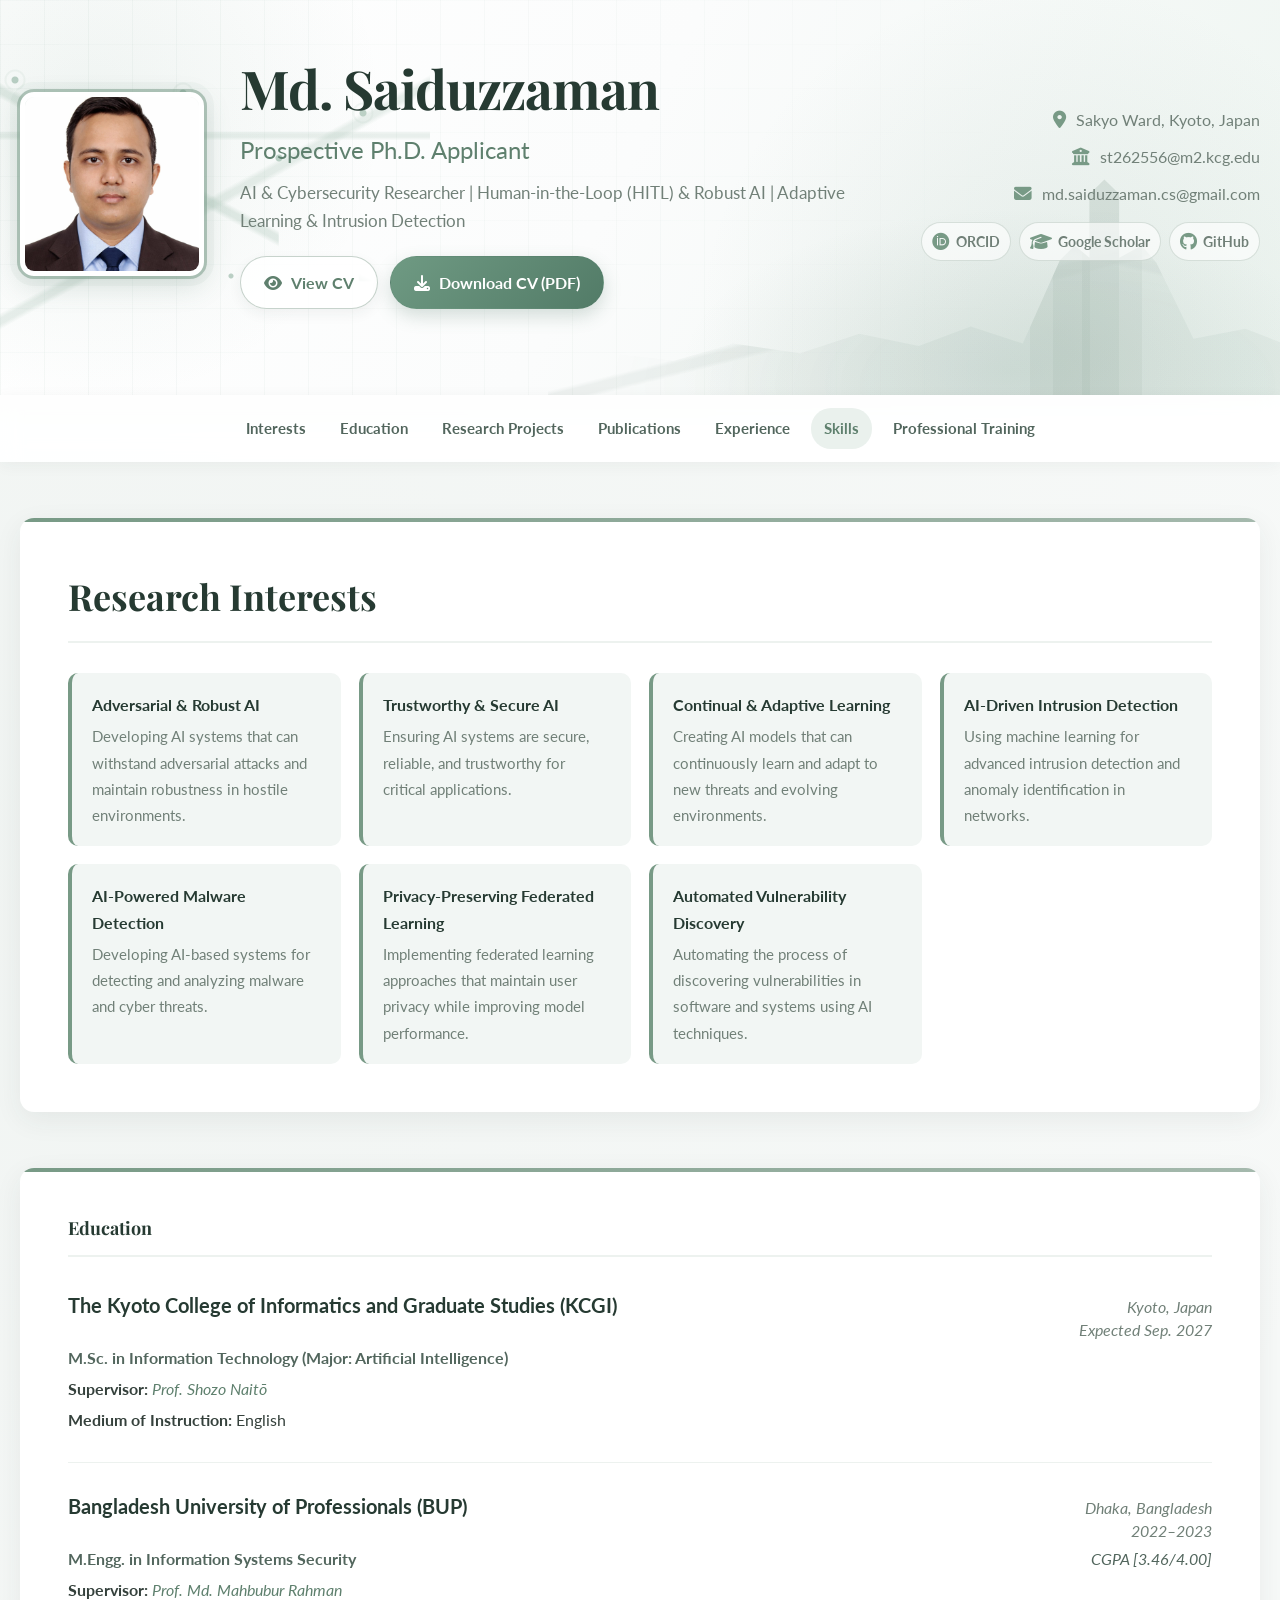
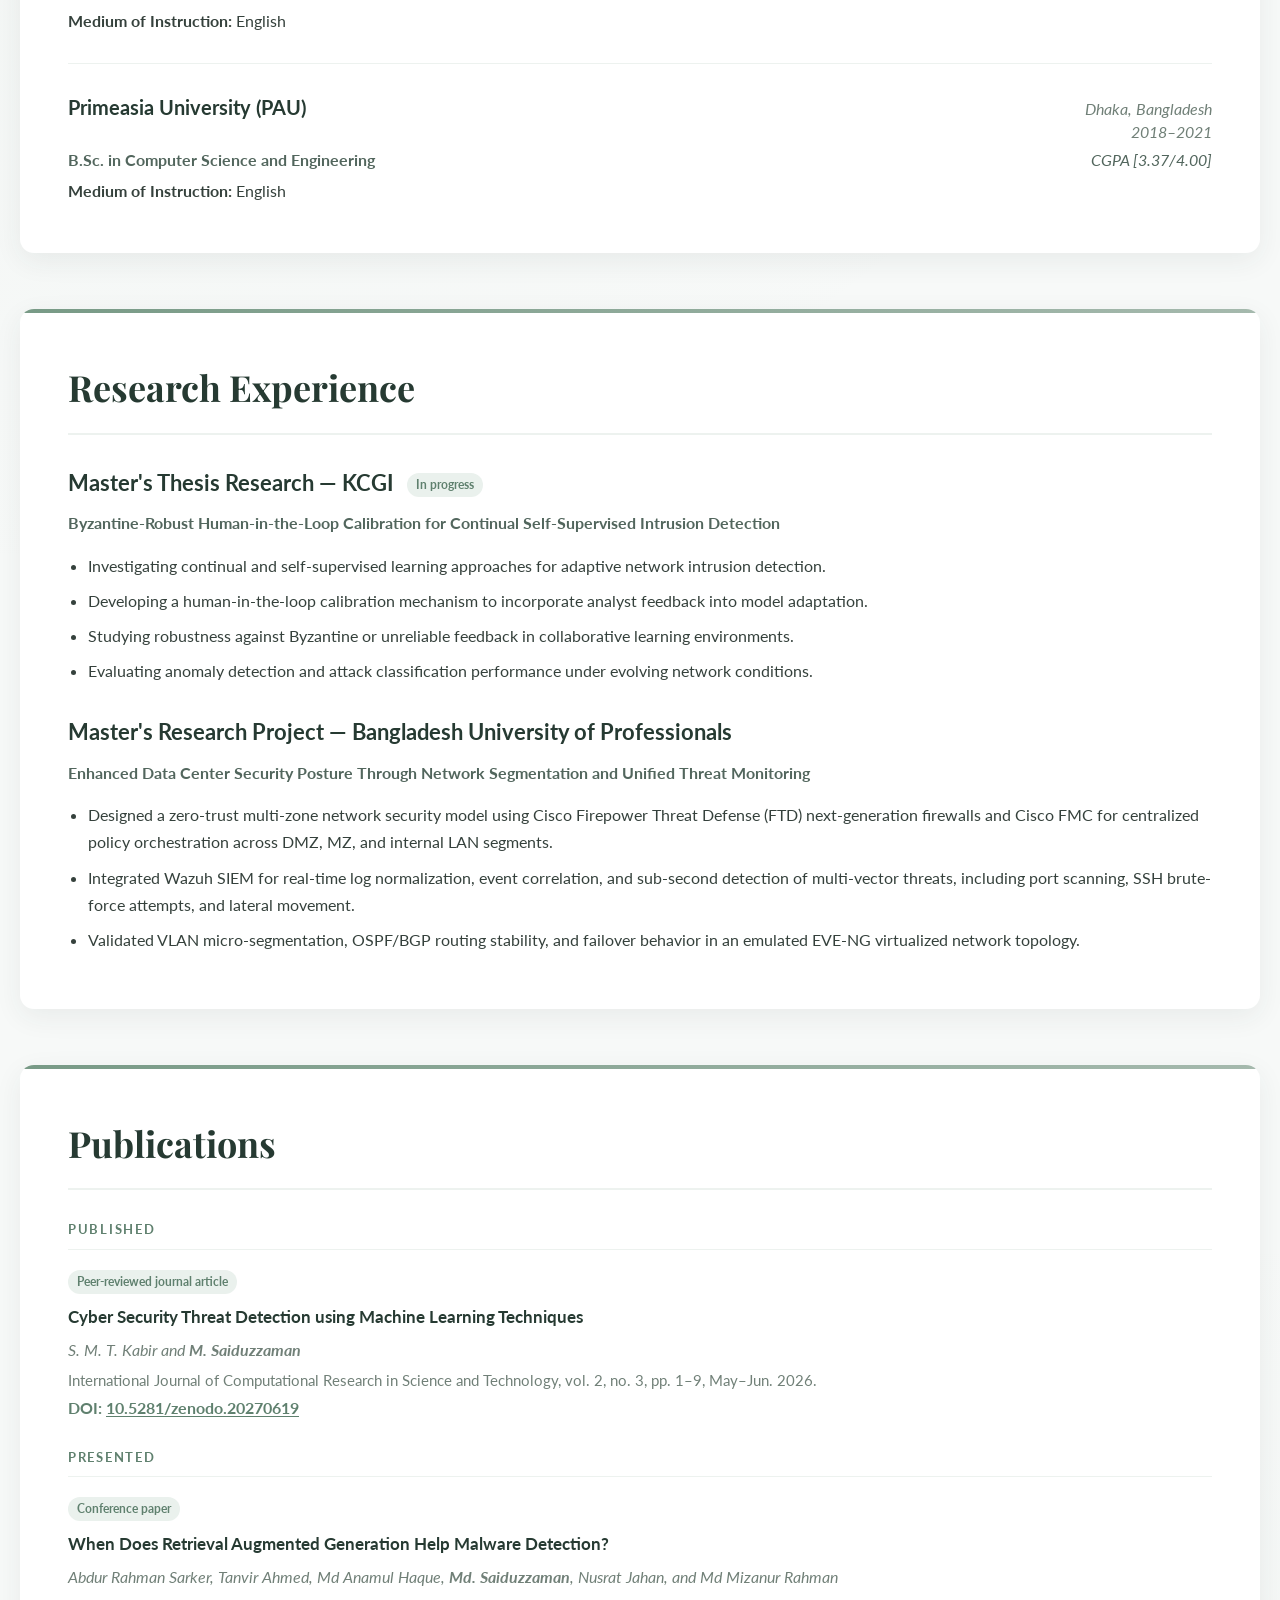
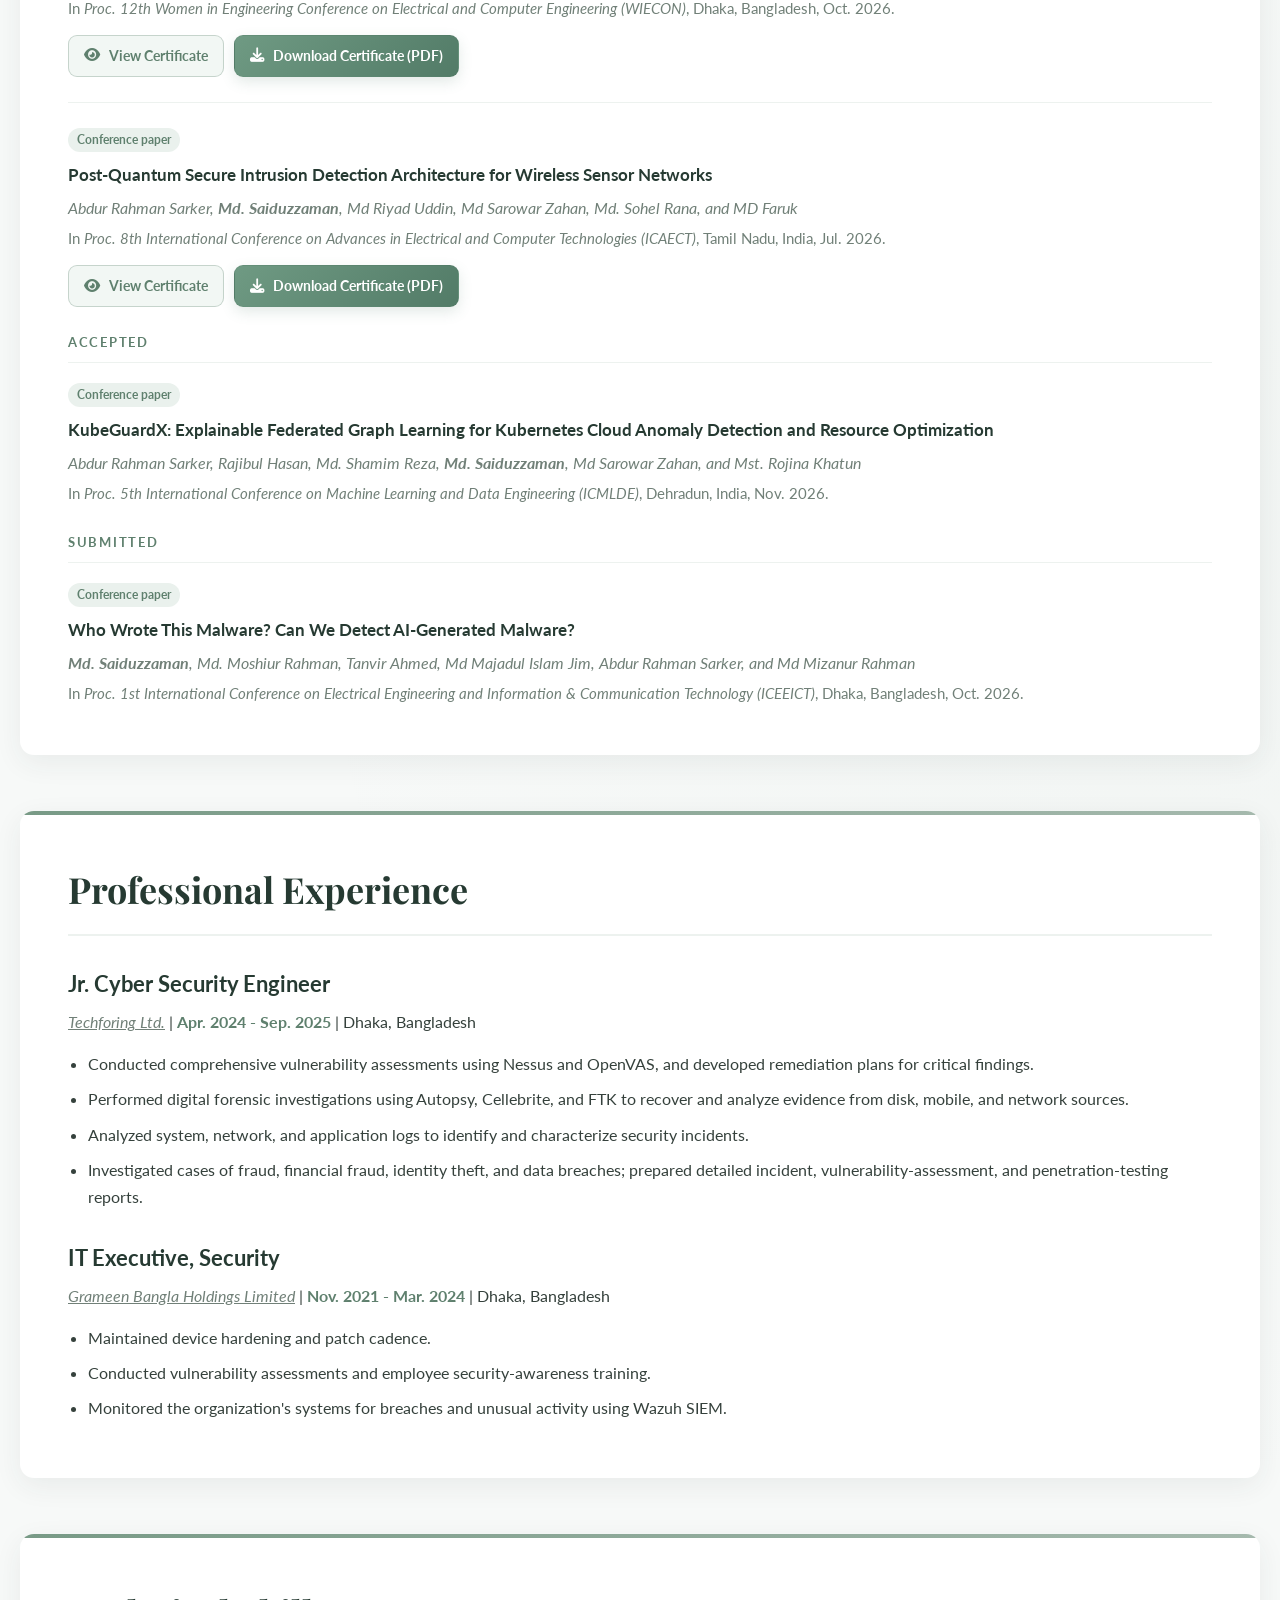
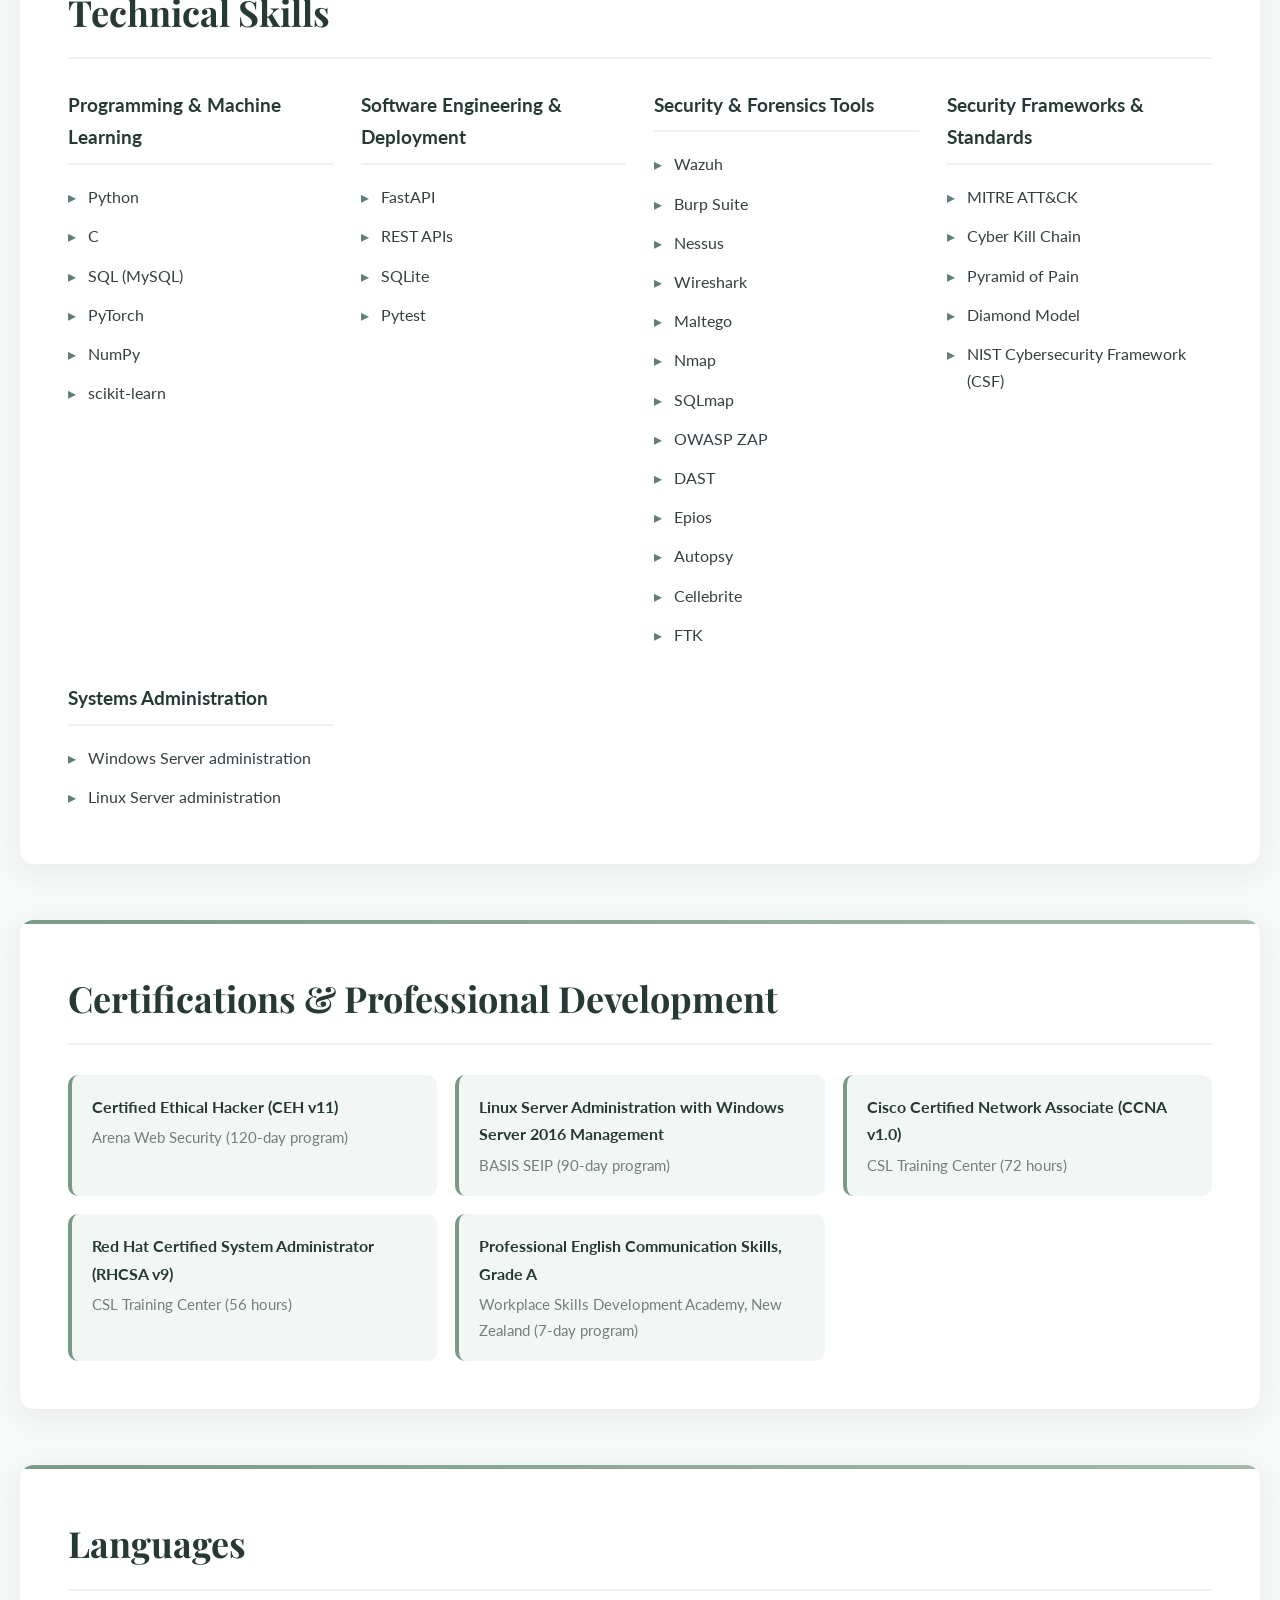
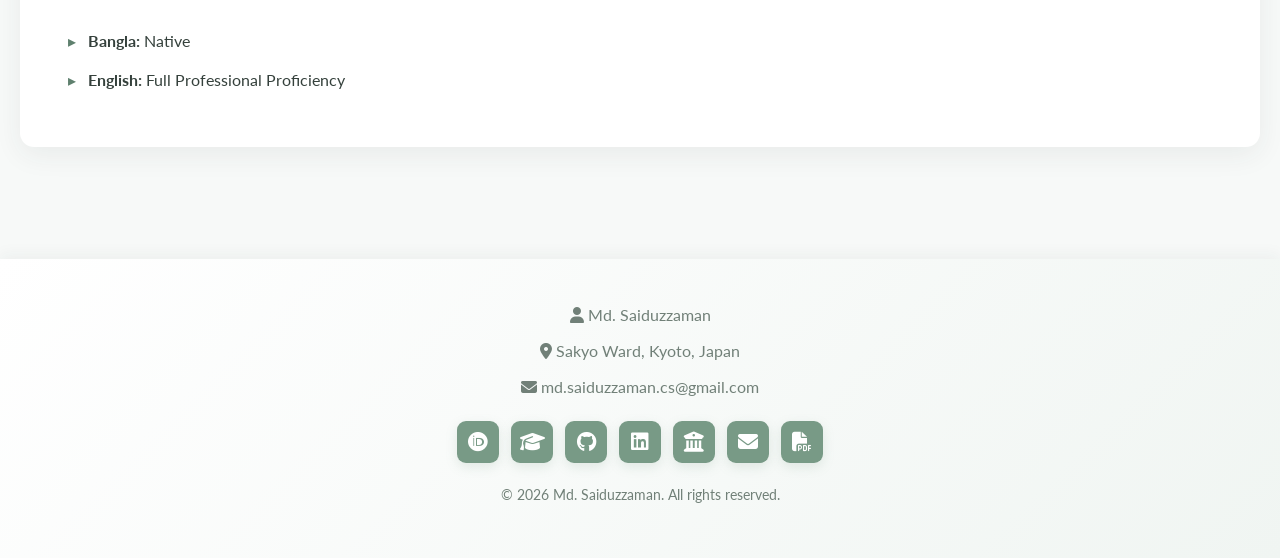
==== commit ce1e8cfd: "Add files via upload" ====
--- a/index.html
+++ b/index.html
@@ -1,227 +1,389 @@
-<!doctype html>
+<!DOCTYPE html>
 <html lang="en">
 <head>
-  <meta charset="utf-8">
-  <meta name="viewport" content="width=device-width, initial-scale=1">
-  <meta name="theme-color" content="#f4f5f1">
-  <meta name="description" content="Academic portfolio of Md. Saiduzzaman — AI and cybersecurity researcher focused on robust AI, human-in-the-loop learning, and adaptive intrusion detection.">
-  <meta property="og:type" content="website">
-  <meta property="og:title" content="Md. Saiduzzaman — AI & Cybersecurity Research">
-  <meta property="og:description" content="Research at the intersection of trustworthy AI, human-in-the-loop learning, and cybersecurity.">
-  <link rel="canonical" href="https://saiduzzamanlisan1337.github.io/Md_Saiduzzaman/">
-  <link rel="preconnect" href="https://fonts.googleapis.com">
-  <link rel="preconnect" href="https://fonts.gstatic.com" crossorigin>
-  <link href="https://fonts.googleapis.com/css2?family=DM+Mono:wght@400;500&family=DM+Sans:wght@400;500;600;700&family=Manrope:wght@400;500;600;700;800&display=swap" rel="stylesheet">
-  <link rel="stylesheet" href="styles.css?v=20261117-l1nna-inspired">
-  <title>Md. Saiduzzaman — AI & Cybersecurity Research</title>
+    <meta charset="UTF-8">
+    <meta name="viewport" content="width=device-width, initial-scale=1.0">
+    <title>Md. Saiduzzaman | AI & Cybersecurity Researcher</title>
+    <meta name="description" content="Academic portfolio of Md. Saiduzzaman, an AI and cybersecurity researcher pursuing an M.Sc. in Artificial Intelligence at KCGI, Kyoto, Japan.">
+    <meta name="theme-color" content="#263a32">
+    <meta property="og:type" content="website">
+    <meta property="og:title" content="Md. Saiduzzaman | AI & Cybersecurity Researcher">
+    <meta property="og:description" content="Research in robust AI, human-in-the-loop intrusion detection, adaptive learning, malware detection, and cybersecurity.">
+    <link rel="canonical" href="https://saiduzzamanlisan1337.github.io/Md_Saiduzzaman/">
+    <link rel="preconnect" href="https://fonts.googleapis.com">
+    <link rel="preconnect" href="https://fonts.gstatic.com" crossorigin>
+    <link href="https://fonts.googleapis.com/css2?family=Lato:wght@300;400;700&family=Playfair+Display:wght@400;700&display=swap" rel="stylesheet">
+    <link rel="stylesheet" href="styles.css?v=20261109-education-layout">
+    <link rel="stylesheet" href="https://cdnjs.cloudflare.com/ajax/libs/font-awesome/6.4.0/css/all.min.css">
 </head>
 <body>
-  <a class="skip-link" href="#main">Skip to content</a>
-  <div class="scroll-progress" aria-hidden="true"><span id="scroll-progress-bar"></span></div>
-
-  <header class="site-header" id="top">
-    <div class="nav-shell">
-      <a class="brand" href="#top" aria-label="Md. Saiduzzaman home">
-        <img class="brand-avatar" src="assets/profile-avatar.jpg" alt="Portrait of Md. Saiduzzaman" width="400" height="400">
-        <span class="brand-name">Md. Saiduzzaman<small>AI &amp; Cybersecurity Research</small></span>
-      </a>
-      <button class="menu-toggle" type="button" aria-expanded="false" aria-controls="primary-nav" aria-label="Open navigation">
-        <span></span><span></span>
-      </button>
-      <nav class="primary-nav" id="primary-nav" aria-label="Primary navigation">
-        <a href="#research">Research</a>
-        <a href="#education">Education</a>
-        <a href="#projects">Projects</a>
-        <a href="#publications">Publications</a>
-        <a href="#experience">Experience</a>
-        <a class="nav-cta" href="assets/Md_Saiduzzaman_CV.pdf" target="_blank" rel="noopener noreferrer">CV <span aria-hidden="true">↗</span></a>
-      </nav>
-    </div>
-  </header>
-
-  <main id="main">
-    <section class="hero section-wrap" aria-labelledby="hero-title">
-      <div class="hero-grid">
-        <div class="hero-copy">
-          <p class="eyebrow"><span class="eyebrow-dot"></span> Research profile <span class="eyebrow-divider">/</span> Kyoto, Japan</p>
-          <h1 id="hero-title">Building <em>trustworthy</em> AI for a more secure digital world.</h1>
-          <p class="hero-subtitle">I’m <strong>Md. Saiduzzaman</strong>, an AI and cybersecurity researcher exploring how human feedback, robust learning, and adaptive models can make intrusion detection more reliable.</p>
-          <div class="hero-tags" aria-label="Research areas">
-            <span>Human-in-the-loop AI</span><span>Robust learning</span><span>Intrusion detection</span>
-          </div>
-          <div class="hero-actions">
-            <a class="button button-primary" href="assets/Md_Saiduzzaman_CV.pdf" target="_blank" rel="noopener noreferrer">Explore my CV <span aria-hidden="true">↗</span></a>
-            <a class="text-link" href="mailto:md.saiduzzaman.cs@gmail.com">Get in touch <span aria-hidden="true">↗</span></a>
-          </div>
+    <a class="skip-link" href="#main-content">Skip to content</a>
+    <header class="hero-reference-bg">
+        <div class="hero-circuit-art" aria-hidden="true"></div>
+        <div class="hero-kyoto-art" aria-hidden="true"></div>
+        <div class="container">
+            <div class="header-content">
+                <div class="profile-section">
+                    <img src="assets/profile.jpg" alt="Md. Saiduzzaman" class="profile-img">
+                    <div class="intro">
+                        <h1>Md. Saiduzzaman</h1>
+                        <h2>Prospective Ph.D. Applicant</h2>
+                        <p>AI & Cybersecurity Researcher | Human-in-the-Loop (HITL) & Robust AI | Adaptive Learning & Intrusion Detection</p>
+                        <div class="cv-actions" aria-label="Curriculum vitae actions">
+                            <a href="assets/Md_Saiduzzaman_CV.pdf" target="_blank" rel="noopener noreferrer" class="btn btn-view" aria-label="View Md. Saiduzzaman CV">
+                                <i class="fas fa-eye" aria-hidden="true"></i> View CV
+                            </a>
+                            <a href="assets/Md_Saiduzzaman_CV.pdf" download="Md_Saiduzzaman_CV.pdf" class="btn" aria-label="Download Md. Saiduzzaman CV">
+                                <i class="fas fa-download" aria-hidden="true"></i> Download CV (PDF)
+                            </a>
+                        </div>
+                    </div>
+                </div>
+                <div class="contact-info">
+                    <p><i class="fas fa-map-marker-alt" aria-hidden="true"></i> Sakyo Ward, Kyoto, Japan</p>
+                    <p><i class="fas fa-university"></i> <a href="mailto:st262556@m2.kcg.edu">st262556@m2.kcg.edu</a></p>
+                    <p><i class="fas fa-envelope" aria-hidden="true"></i> <a href="mailto:md.saiduzzaman.cs@gmail.com">md.saiduzzaman.cs@gmail.com</a></p>
+                    <div class="academic-links">
+                        <a href="https://orcid.org/0009-0005-6615-3223" target="_blank" rel="noopener noreferrer" aria-label="ORCID profile"><i class="fab fa-orcid"></i> ORCID</a>
+                        <a href="https://scholar.google.com/citations?hl=en&amp;authuser=4&amp;user=881mTqMAAAAJ" target="_blank" rel="noopener noreferrer" aria-label="Google Scholar profile"><i class="fas fa-graduation-cap"></i> Google Scholar</a>
+                        <a href="https://github.com/SaiduzzamanLisan1337" target="_blank" rel="noopener noreferrer" aria-label="GitHub profile"><i class="fab fa-github"></i> GitHub</a>
+                    </div>
+                </div>
+            </div>
         </div>
-
-        <div class="hero-visual" aria-label="Profile photograph of Md. Saiduzzaman">
-          <div class="visual-frame">
-            <div class="visual-grid" aria-hidden="true"></div>
-            <img src="assets/profile.jpg" alt="Md. Saiduzzaman wearing a dark suit and tie" class="profile-photo">
-            <div class="image-caption"><span>Currently based in</span><strong>Kyoto, Japan</strong></div>
-            <div class="orbit orbit-one" aria-hidden="true"></div>
-            <div class="orbit orbit-two" aria-hidden="true"></div>
-            <span class="visual-index" aria-hidden="true">01 / PROFILE</span>
-          </div>
-          <div class="hero-side-note"><span class="side-line"></span><span>AI FOR SECURITY<br>SECURITY FOR AI</span></div>
+    </header>
+
+    <nav aria-label="Primary navigation">
+        <div class="container">
+            <ul>
+                <li><a href="#research" class="active">Interests</a></li>
+                <li><a href="#education">Education</a></li>
+                <li><a href="#research-exp">Research Projects</a></li>
+                <li><a href="#publications">Publications</a></li>
+                <li><a href="#experience">Experience</a></li>
+                <li><a href="#skills">Skills</a></li>
+                <li><a href="#professional-training">Professional Training</a></li>
+            </ul>
         </div>
-      </div>
-      <div class="hero-bottomline">
-        <span>Independent research · Practical security · Human-centred AI</span>
-        <a href="#research" class="scroll-cue"><span class="scroll-cue-line"></span> Scroll to explore</a>
-      </div>
-    </section>
-
-    <div class="marquee-band" aria-label="AI for security, security for AI">
-      <div class="marquee-track">
-        <span>AI FOR SECURITY <i>✳</i> SECURITY FOR AI <i>✳</i> LEARNING WITH PEOPLE <i>✳</i> DEFENDING WHAT MATTERS <i>✳</i></span>
-        <span aria-hidden="true">AI FOR SECURITY <i>✳</i> SECURITY FOR AI <i>✳</i> LEARNING WITH PEOPLE <i>✳</i> DEFENDING WHAT MATTERS <i>✳</i></span>
-      </div>
-    </div>
-
-    <section class="research-section section-wrap section-pad" id="research" aria-labelledby="research-title">
-      <div class="section-heading">
-        <div><p class="eyebrow">01 / Research direction</p><h2 id="research-title">Questions worth<br><em>working on.</em></h2></div>
-        <p class="section-intro">My work sits at the intersection of machine learning and cybersecurity, with a particular interest in systems that remain useful when data, environments, or human input cannot be fully trusted.</p>
-      </div>
-
-      <div class="research-feature">
-        <div class="feature-label"><span class="feature-dot"></span> Current research focus</div>
-        <div class="feature-content">
-          <h3>Byzantine-robust human-in-the-loop calibration for continual self-supervised intrusion detection.</h3>
-          <p>How can an intrusion detection system keep learning from analyst feedback while resisting unreliable or strategically manipulated labels, adapting to concept drift, and retaining useful historical knowledge?</p>
-          <a class="arrow-link" href="#projects">Explore the research <span aria-hidden="true">↘</span></a>
+    </nav>
+
+    <main class="container" id="main-content">
+        <!-- Research Interests -->
+        <section id="research">
+            <h2>Research Interests</h2>
+            <div class="interests">
+                <div class="interest-item">
+                    <h4>Adversarial & Robust AI</h4>
+                    <p>Developing AI systems that can withstand adversarial attacks and maintain robustness in hostile environments.</p>
+                </div>
+                <div class="interest-item">
+                    <h4>Trustworthy & Secure AI</h4>
+                    <p>Ensuring AI systems are secure, reliable, and trustworthy for critical applications.</p>
+                </div>
+                <div class="interest-item">
+                    <h4>Continual & Adaptive Learning</h4>
+                    <p>Creating AI models that can continuously learn and adapt to new threats and evolving environments.</p>
+                </div>
+                <div class="interest-item">
+                    <h4>AI-Driven Intrusion Detection</h4>
+                    <p>Using machine learning for advanced intrusion detection and anomaly identification in networks.</p>
+                </div>
+                <div class="interest-item">
+                    <h4>AI-Powered Malware Detection</h4>
+                    <p>Developing AI-based systems for detecting and analyzing malware and cyber threats.</p>
+                </div>
+                <div class="interest-item">
+                    <h4>Privacy-Preserving Federated Learning</h4>
+                    <p>Implementing federated learning approaches that maintain user privacy while improving model performance.</p>
+                </div>
+                <div class="interest-item">
+                    <h4>Automated Vulnerability Discovery</h4>
+                    <p>Automating the process of discovering vulnerabilities in software and systems using AI techniques.</p>
+                </div>
+            </div>
+        </section>
+
+        <!-- Education -->
+        <section id="education">
+            <h2>Education</h2>
+            <div class="education-item">
+                <div class="education-heading">
+                    <h3>The Kyoto College of Informatics and Graduate Studies (KCGI)</h3>
+                    <p class="education-location"><span>Kyoto, Japan</span><span>Expected Sep. 2027</span></p>
+                </div>
+                <p class="degree">M.Sc. in Information Technology (Major: Artificial Intelligence)</p>
+                <p class="education-supervisor"><strong>Supervisor:</strong> <a href="https://www.kcg.edu/en/faculty/professor/s-naito" target="_blank" rel="noopener noreferrer">Prof. Shozo Naitō</a></p>
+                <p><strong>Medium of Instruction:</strong> English</p>
+            </div>
+
+            <div class="education-item">
+                <div class="education-heading">
+                    <h3>Bangladesh University of Professionals (BUP)</h3>
+                    <p class="education-location"><span>Dhaka, Bangladesh</span><span>2022–2023</span></p>
+                </div>
+                <div class="education-degree-row">
+                    <p class="degree">M.Engg. in Information Systems Security</p>
+                    <p class="education-cgpa">CGPA [3.46/4.00]</p>
+                </div>
+                <p class="education-supervisor"><strong>Supervisor:</strong> <a href="https://mist.ac.bd/department/computer_science_and_engineering/faculty-members/dr-md-mahbubur-rahman" target="_blank" rel="noopener noreferrer">Prof. Md. Mahbubur Rahman</a></p>
+                <p><strong>Medium of Instruction:</strong> English</p>
+            </div>
+
+            <div class="education-item">
+                <div class="education-heading">
+                    <h3>Primeasia University (PAU)</h3>
+                    <p class="education-location"><span>Dhaka, Bangladesh</span><span>2018–2021</span></p>
+                </div>
+                <div class="education-degree-row">
+                    <p class="degree">B.Sc. in Computer Science and Engineering</p>
+                    <p class="education-cgpa">CGPA [3.37/4.00]</p>
+                </div>
+                <p><strong>Medium of Instruction:</strong> English</p>
+            </div>
+        </section>
+
+        <!-- Research Experience -->
+        <section id="research-exp">
+            <h2>Research Experience</h2>
+            <div class="experience-item">
+                <h3>Master's Thesis Research — KCGI <span class="project-status">In progress</span></h3>
+                <p class="project-title"><strong>Byzantine-Robust Human-in-the-Loop Calibration for Continual Self-Supervised Intrusion Detection</strong></p>
+                <ul>
+                    <li>Investigating continual and self-supervised learning approaches for adaptive network intrusion detection.</li>
+                    <li>Developing a human-in-the-loop calibration mechanism to incorporate analyst feedback into model adaptation.</li>
+                    <li>Studying robustness against Byzantine or unreliable feedback in collaborative learning environments.</li>
+                    <li>Evaluating anomaly detection and attack classification performance under evolving network conditions.</li>
+                </ul>
+            </div>
+            <div class="experience-item">
+                <h3>Master's Research Project — Bangladesh University of Professionals</h3>
+                <p class="project-title"><strong>Enhanced Data Center Security Posture Through Network Segmentation and Unified Threat Monitoring</strong></p>
+                <ul>
+                    <li>Designed a zero-trust multi-zone network security model using Cisco Firepower Threat Defense (FTD) next-generation firewalls and Cisco FMC for centralized policy orchestration across DMZ, MZ, and internal LAN segments.</li>
+                    <li>Integrated Wazuh SIEM for real-time log normalization, event correlation, and sub-second detection of multi-vector threats, including port scanning, SSH brute-force attempts, and lateral movement.</li>
+                    <li>Validated VLAN micro-segmentation, OSPF/BGP routing stability, and failover behavior in an emulated EVE-NG virtualized network topology.</li>
+                </ul>
+            </div>
+        </section>
+
+        <!-- Publications -->
+        <section id="publications">
+            <h2>Publications</h2>
+            <div class="publications-list">
+                <div class="publication-group">
+                    <h3 class="publication-group-title">Published</h3>
+                    <div class="publication-item">
+                        <span class="publication-kind">Peer-reviewed journal article</span>
+                        <h4>Cyber Security Threat Detection using Machine Learning Techniques</h4>
+                        <p class="authors">S. M. T. Kabir and <strong>M. Saiduzzaman</strong></p>
+                        <p class="details">International Journal of Computational Research in Science and Technology, vol. 2, no. 3, pp. 1–9, May–Jun. 2026.</p>
+                        <p class="doi">DOI: <a href="https://doi.org/10.5281/zenodo.20270619" target="_blank" rel="noopener noreferrer">10.5281/zenodo.20270619</a></p>
+                    </div>
+                </div>
+
+                <div class="publication-group">
+                    <h3 class="publication-group-title">Presented</h3>
+                    <div class="publication-item">
+                        <span class="publication-kind">Conference paper</span>
+                        <h4>When Does Retrieval Augmented Generation Help Malware Detection?</h4>
+                        <p class="authors">Abdur Rahman Sarker, Tanvir Ahmed, Md Anamul Haque, <strong>Md. Saiduzzaman</strong>, Nusrat Jahan, and Md Mizanur Rahman</p>
+                        <p class="details">In <em>Proc. 12th Women in Engineering Conference on Electrical and Computer Engineering (WIECON)</em>, Dhaka, Bangladesh, Oct. 2026.</p>
+                        <div class="publication-certificate-actions" aria-label="WIECON-ECE 2026 presentation certificate actions">
+                            <a class="publication-pdf-btn publication-view-btn" href="/Md_Saiduzzaman/assets/WIECON_ECE_2026_Presentation_Certificate.pdf" target="_blank" rel="noopener noreferrer" aria-label="View WIECON-ECE 2026 presentation certificate">
+                                <i class="fas fa-eye" aria-hidden="true"></i> View Certificate
+                            </a>
+                            <a class="publication-pdf-btn publication-download-btn" href="/Md_Saiduzzaman/assets/WIECON_ECE_2026_Presentation_Certificate.pdf" download="WIECON_ECE_2026_Presentation_Certificate.pdf" aria-label="Download WIECON-ECE 2026 presentation certificate PDF">
+                                <i class="fas fa-download" aria-hidden="true"></i> Download Certificate (PDF)
+                            </a>
+                        </div>
+                    </div>
+                    <div class="publication-item">
+                        <span class="publication-kind">Conference paper</span>
+                        <h4>Post-Quantum Secure Intrusion Detection Architecture for Wireless Sensor Networks</h4>
+                        <p class="authors">Abdur Rahman Sarker, <strong>Md. Saiduzzaman</strong>, Md Riyad Uddin, Md Sarowar Zahan, Md. Sohel Rana, and MD Faruk</p>
+                        <p class="details">In <em>Proc. 8th International Conference on Advances in Electrical and Computer Technologies (ICAECT)</em>, Tamil Nadu, India, Jul. 2026.</p>
+                        <div class="publication-certificate-actions" aria-label="ICAECT 2026 presentation certificate actions">
+                            <a class="publication-pdf-btn publication-view-btn" href="/Md_Saiduzzaman/assets/ICAECT%202026%20Certificate%20-%20Md%20Saiduzzaman.pdf" target="_blank" rel="noopener noreferrer" aria-label="View ICAECT 2026 conference presentation certificate">
+                                <i class="fas fa-eye" aria-hidden="true"></i> View Certificate
+                            </a>
+                            <a class="publication-pdf-btn publication-download-btn" href="/Md_Saiduzzaman/assets/ICAECT%202026%20Certificate%20-%20Md%20Saiduzzaman.pdf" download="ICAECT_2026_Presentation_Certificate.pdf" aria-label="Download ICAECT 2026 conference presentation certificate PDF">
+                                <i class="fas fa-download" aria-hidden="true"></i> Download Certificate (PDF)
+                            </a>
+                        </div>
+                    </div>
+                </div>
+
+                <div class="publication-group">
+                    <h3 class="publication-group-title">Accepted</h3>
+                    <div class="publication-item">
+                        <span class="publication-kind">Conference paper</span>
+                        <h4>KubeGuardX: Explainable Federated Graph Learning for Kubernetes Cloud Anomaly Detection and Resource Optimization</h4>
+                        <p class="authors">Abdur Rahman Sarker, Rajibul Hasan, Md. Shamim Reza, <strong>Md. Saiduzzaman</strong>, Md Sarowar Zahan, and Mst. Rojina Khatun</p>
+                        <p class="details">In <em>Proc. 5th International Conference on Machine Learning and Data Engineering (ICMLDE)</em>, Dehradun, India, Nov. 2026.</p>
+                    </div>
+                </div>
+
+                <div class="publication-group">
+                    <h3 class="publication-group-title">Submitted</h3>
+                    <div class="publication-item">
+                        <span class="publication-kind">Conference paper</span>
+                        <h4>Who Wrote This Malware? Can We Detect AI-Generated Malware?</h4>
+                        <p class="authors"><strong>Md. Saiduzzaman</strong>, Md. Moshiur Rahman, Tanvir Ahmed, Md Majadul Islam Jim, Abdur Rahman Sarker, and Md Mizanur Rahman</p>
+                        <p class="details">In <em>Proc. 1st International Conference on Electrical Engineering and Information &amp; Communication Technology (ICEEICT)</em>, Dhaka, Bangladesh, Oct. 2026.</p>
+                    </div>
+                </div>
+            </div>
+        </section>
+
+        <!-- Professional Experience -->
+        <section id="experience">
+            <h2>Professional Experience</h2>
+            <div class="experience-item">
+                <h3>Jr. Cyber Security Engineer</h3>
+                <p><a class="company" href="https://www.techforing.com/" target="_blank" rel="noopener noreferrer">Techforing Ltd.</a> | <span class="duration">Apr. 2024 - Sep. 2025</span> | Dhaka, Bangladesh</p>
+                <ul>
+                    <li>Conducted comprehensive vulnerability assessments using Nessus and OpenVAS, and developed remediation plans for critical findings.</li>
+                    <li>Performed digital forensic investigations using Autopsy, Cellebrite, and FTK to recover and analyze evidence from disk, mobile, and network sources.</li>
+                    <li>Analyzed system, network, and application logs to identify and characterize security incidents.</li>
+                    <li>Investigated cases of fraud, financial fraud, identity theft, and data breaches; prepared detailed incident, vulnerability-assessment, and penetration-testing reports.</li>
+                </ul>
+            </div>
+
+            <div class="experience-item">
+                <h3>IT Executive, Security</h3>
+                <p><a class="company" href="https://grameenbangla-h-ltd.com/" target="_blank" rel="noopener noreferrer">Grameen Bangla Holdings Limited</a> | <span class="duration">Nov. 2021 - Mar. 2024</span> | Dhaka, Bangladesh</p>
+                <ul>
+                    <li>Maintained device hardening and patch cadence.</li>
+                    <li>Conducted vulnerability assessments and employee security-awareness training.</li>
+                    <li>Monitored the organization's systems for breaches and unusual activity using Wazuh SIEM.</li>
+                </ul>
+            </div>
+        </section>
+
+        <!-- Technical Skills -->
+        <section id="skills">
+            <h2>Technical Skills</h2>
+            <div class="skills-container">
+                <div class="skills-category">
+                    <h3>Programming & Machine Learning</h3>
+                    <ul>
+                        <li>Python</li>
+                        <li>C</li>
+                        <li>SQL (MySQL)</li>
+                        <li>PyTorch</li>
+                        <li>NumPy</li>
+                        <li>scikit-learn</li>
+                    </ul>
+                </div>
+                <div class="skills-category">
+                    <h3>Software Engineering & Deployment</h3>
+                    <ul>
+                        <li>FastAPI</li>
+                        <li>REST APIs</li>
+                        <li>SQLite</li>
+                        <li>Pytest</li>
+                    </ul>
+                </div>
+                <div class="skills-category">
+                    <h3>Security & Forensics Tools</h3>
+                    <ul>
+                        <li>Wazuh</li>
+                        <li>Burp Suite</li>
+                        <li>Nessus</li>
+                        <li>Wireshark</li>
+                        <li>Maltego</li>
+                        <li>Nmap</li>
+                        <li>SQLmap</li>
+                        <li>OWASP ZAP</li>
+                        <li>DAST</li>
+                        <li>Epios</li>
+                        <li>Autopsy</li>
+                        <li>Cellebrite</li>
+                        <li>FTK</li>
+                    </ul>
+                </div>
+                <div class="skills-category">
+                    <h3>Security Frameworks & Standards</h3>
+                    <ul>
+                        <li>MITRE ATT&CK</li>
+                        <li>Cyber Kill Chain</li>
+                        <li>Pyramid of Pain</li>
+                        <li>Diamond Model</li>
+                        <li>NIST Cybersecurity Framework (CSF)</li>
+                    </ul>
+                </div>
+                <div class="skills-category">
+                    <h3>Systems Administration</h3>
+                    <ul>
+                        <li>Windows Server administration</li>
+                        <li>Linux Server administration</li>
+                    </ul>
+                </div>
+            </div>
+        </section>
+
+        <!-- Professional Development & Training -->
+        <section id="professional-training">
+            <h2>Certifications & Professional Development</h2>
+            <div class="certifications-list">
+                <div class="certification-item">
+                    <h4>Certified Ethical Hacker (CEH v11)</h4>
+                    <p>Arena Web Security (120-day program)</p>
+                </div>
+                <div class="certification-item">
+                    <h4>Linux Server Administration with Windows Server 2016 Management</h4>
+                    <p>BASIS SEIP (90-day program)</p>
+                </div>
+                <div class="certification-item">
+                    <h4>Cisco Certified Network Associate (CCNA v1.0)</h4>
+                    <p>CSL Training Center (72 hours)</p>
+                </div>
+                <div class="certification-item">
+                    <h4>Red Hat Certified System Administrator (RHCSA v9)</h4>
+                    <p>CSL Training Center (56 hours)</p>
+                </div>
+                <div class="certification-item">
+                    <h4>Professional English Communication Skills, Grade A</h4>
+                    <p>Workplace Skills Development Academy, New Zealand (7-day program)</p>
+                </div>
+
+            </div>
+        </section>
+
+        <!-- Languages -->
+        <section id="languages">
+            <h2>Languages</h2>
+            <div class="skills-container">
+                <div class="skills-category">
+                    <ul>
+                        <li><strong>Bangla:</strong> Native</li>
+                        <li><strong>English:</strong> Full Professional Proficiency </li>
+                    </ul>
+                </div>
+            </div>
+        </section>
+    </main>
+
+    <footer>
+        <div class="container">
+            <div class="footer-content">
+                <p><i class="fas fa-user"></i> Md. Saiduzzaman</p>
+                <p><i class="fas fa-map-marker-alt" aria-hidden="true"></i> Sakyo Ward, Kyoto, Japan</p>
+                <p><i class="fas fa-envelope" aria-hidden="true"></i> <a href="mailto:md.saiduzzaman.cs@gmail.com">md.saiduzzaman.cs@gmail.com</a></p>
+                <div class="social-links">
+                    <a href="https://orcid.org/0009-0005-6615-3223" target="_blank" rel="noopener noreferrer" aria-label="ORCID"><i class="fab fa-orcid"></i></a>
+                    <a href="https://scholar.google.com/citations?hl=en&amp;authuser=4&amp;user=881mTqMAAAAJ" target="_blank" rel="noopener noreferrer" aria-label="Google Scholar"><i class="fas fa-graduation-cap"></i></a>
+                    <a href="https://github.com/SaiduzzamanLisan1337" target="_blank" rel="noopener noreferrer" aria-label="GitHub"><i class="fab fa-github"></i></a>
+                    <a href="https://www.linkedin.com/in/saiduzzamanlisan1337/" target="_blank" rel="noopener noreferrer" aria-label="LinkedIn"><i class="fab fa-linkedin"></i></a>
+                    <a href="mailto:st262556@m2.kcg.edu" aria-label="KCGI email"><i class="fas fa-university"></i></a>
+                    <a href="mailto:md.saiduzzaman.cs@gmail.com" aria-label="Personal email"><i class="fas fa-envelope"></i></a>
+                    <a href="assets/Md_Saiduzzaman_CV.pdf" download="Md_Saiduzzaman_CV.pdf" aria-label="Download Md. Saiduzzaman CV"><i class="fas fa-file-pdf"></i></a>
+                </div>
+                <p style="margin-top: 20px; font-size: 0.9rem;">© 2026 Md. Saiduzzaman. All rights reserved.</p>
+            </div>
         </div>
-        <div class="feature-art" aria-hidden="true"><div class="signal-ring ring-a"></div><div class="signal-ring ring-b"></div><div class="signal-ring ring-c"></div><div class="signal-core">AI<span>↗</span></div><div class="signal-node node-a"></div><div class="signal-node node-b"></div><div class="signal-node node-c"></div></div>
-      </div>
-
-      <div class="research-grid">
-        <article class="research-card"><span class="card-number">R / 01</span><h3>Adversarial &amp; robust AI</h3><p>Building models that can withstand adversarial examples, poisoning, and unreliable feedback in hostile environments.</p><span class="card-arrow" aria-hidden="true">↗</span></article>
-        <article class="research-card"><span class="card-number">R / 02</span><h3>Human-in-the-loop learning</h3><p>Studying how human expertise can guide model adaptation while accounting for uncertainty, bias, and analyst reliability.</p><span class="card-arrow" aria-hidden="true">↗</span></article>
-        <article class="research-card"><span class="card-number">R / 03</span><h3>Continual &amp; adaptive learning</h3><p>Developing learning systems that respond to evolving network traffic and concept drift without forgetting prior knowledge.</p><span class="card-arrow" aria-hidden="true">↗</span></article>
-        <article class="research-card"><span class="card-number">R / 04</span><h3>AI-driven intrusion detection</h3><p>Applying machine learning to network anomaly detection, attack classification, and adaptive cyber defence.</p><span class="card-arrow" aria-hidden="true">↗</span></article>
-        <article class="research-card"><span class="card-number">R / 05</span><h3>Privacy-preserving federated learning</h3><p>Exploring collaborative model training across distributed environments while limiting exposure of sensitive data.</p><span class="card-arrow" aria-hidden="true">↗</span></article>
-        <article class="research-card"><span class="card-number">R / 06</span><h3>Trustworthy &amp; secure AI</h3><p>Improving the reliability, transparency, and security of AI systems intended for consequential applications.</p><span class="card-arrow" aria-hidden="true">↗</span></article>
-        <article class="research-card research-card-wide"><span class="card-number">R / 07</span><h3>Malware analysis &amp; vulnerability discovery</h3><p>Investigating AI-assisted approaches for malware detection, explainable analysis, and automated vulnerability discovery.</p><span class="card-arrow" aria-hidden="true">↗</span></article>
-      </div>
-    </section>
-
-    <section class="numbers-band" aria-label="Portfolio at a glance">
-      <div class="numbers-inner section-wrap">
-        <div class="numbers-heading"><p class="eyebrow">A quick overview</p><h2>Research in<br><em>progress.</em></h2></div>
-        <div class="number-item"><strong data-count="5">0</strong><span>Research outputs<br>across publication stages</span></div>
-        <div class="number-item"><strong data-count="2">0</strong><span>Completed<br>university degrees</span></div>
-        <div class="number-item"><strong data-count="2">0</strong><span>Professional<br>roles</span></div>
-        <div class="number-item"><strong data-count="5">0</strong><span>Professional training<br>&amp; certifications listed</span></div>
-      </div>
-    </section>
-
-    <section class="education-section section-wrap section-pad" id="education" aria-labelledby="education-title">
-      <div class="section-heading compact-heading">
-        <div><p class="eyebrow">02 / Academic background</p><h2 id="education-title">A foundation in<br><em>computing &amp; security.</em></h2></div>
-        <p class="section-intro">Academic training across computer science, information systems security, and artificial intelligence.</p>
-      </div>
-      <div class="education-list">
-        <article class="education-row current"><div class="education-year">Expected<small>September 2027</small></div><div class="education-main"><span class="status-pill"><i></i> In progress</span><h3>Kyoto College of Graduate Studies for Informatics (KCGI)</h3><p class="degree-name">M.Sc. in Information Technology <span>Major: Artificial Intelligence</span></p><p class="education-meta">Kyoto, Japan <span>·</span> Supervisor: <a href="https://www.kcg.edu/en/faculty/professor/s-naito" target="_blank" rel="noopener noreferrer">Prof. Shozo Naitō ↗</a></p><p class="education-note">Medium of instruction: English</p></div><div class="education-symbol" aria-hidden="true">K</div></article>
-        <article class="education-row"><div class="education-year">2022 — 2023</div><div class="education-main"><h3>Bangladesh University of Professionals (BUP)</h3><p class="degree-name">M.Engg. in Information Systems Security <span>CGPA 3.46 / 4.00</span></p><p class="education-meta">Dhaka, Bangladesh <span>·</span> Supervisor: <a href="https://mist.ac.bd/department/computer_science_and_engineering/faculty-members/dr-md-mahbubur-rahman" target="_blank" rel="noopener noreferrer">Prof. Md. Mahbubur Rahman ↗</a></p><p class="education-note">Medium of instruction: English</p></div><div class="education-symbol" aria-hidden="true">B</div></article>
-        <article class="education-row"><div class="education-year">2018 — 2021</div><div class="education-main"><h3>Primeasia University (PAU)</h3><p class="degree-name">B.Sc. in Computer Science and Engineering <span>CGPA 3.37 / 4.00</span></p><p class="education-meta">Dhaka, Bangladesh</p><p class="education-note">Medium of instruction: English</p></div><div class="education-symbol" aria-hidden="true">P</div></article>
-      </div>
-    </section>
-
-    <section class="projects-section section-wrap section-pad" id="projects" aria-labelledby="projects-title">
-      <div class="section-heading">
-        <div><p class="eyebrow">03 / Research experience</p><h2 id="projects-title">From research<br><em>to practice.</em></h2></div>
-        <p class="section-intro">Selected research work addressing adaptive detection, security architecture, and dependable systems.</p>
-      </div>
-      <div class="project-grid">
-        <article class="project-card project-primary">
-          <div class="project-visual project-visual-dark" aria-hidden="true"><div class="project-visual-top"><span>RESEARCH / 01</span><span>ONGOING</span></div><div class="network-map"><span class="network-line l1"></span><span class="network-line l2"></span><span class="network-line l3"></span><span class="network-line l4"></span><span class="network-line l5"></span><b class="network-node n1"></b><b class="network-node n2"></b><b class="network-node n3"></b><b class="network-node n4"></b><b class="network-node n5"></b><b class="network-node n6"></b><b class="network-node n7"></b><div class="network-label">TRUST<br>LOOP</div></div><div class="visual-footnote">HUMAN FEEDBACK <span>↔</span> MODEL ADAPTATION</div></div>
-          <div class="project-copy"><div class="project-meta"><span>Master’s thesis · KCGI</span><span class="status-text">In progress</span></div><h3>Byzantine-Robust Human-in-the-Loop Calibration for Continual Self-Supervised Intrusion Detection</h3><p>Investigating continual and self-supervised approaches for adaptive intrusion detection, with a human-feedback calibration mechanism designed to account for Byzantine or unreliable analyst input.</p><ul><li>Continual adaptation under changing network conditions.</li><li>Reliability-aware analyst feedback and robust calibration.</li><li>Evaluation of anomaly detection and attack classification.</li></ul></div>
-        </article>
-        <article class="project-card">
-          <div class="project-visual project-visual-light" aria-hidden="true"><div class="project-visual-top"><span>RESEARCH / 02</span><span>NETWORK SECURITY</span></div><div class="zone-diagram"><div class="zone-label">INTERNET</div><div class="zone-firewall">FTD<br><small>FIREWALL</small></div><div class="zone-branches"><span></span><span></span></div><div class="zone-boxes"><div>DMZ</div><div>MZ</div><div>LAN</div></div><div class="zone-footer">SEGMENTATION · MONITORING · RESPONSE</div></div></div>
-          <div class="project-copy"><div class="project-meta"><span>Master’s research project · BUP</span><span class="status-text">Completed</span></div><h3>Enhanced Data Center Security Posture Through Network Segmentation and Unified Threat Monitoring</h3><p>Designed a zero-trust, multi-zone network security model with centralized firewall policy orchestration and SIEM-based monitoring.</p><ul><li>Cisco Firepower Threat Defense and FMC across DMZ, MZ, and LAN.</li><li>Wazuh SIEM for log normalization and event correlation.</li><li>EVE-NG validation of segmentation, routing, and failover.</li></ul></div>
-        </article>
-      </div>
-    </section>
-
-    <section class="publications-section section-wrap section-pad" id="publications" aria-labelledby="publications-title">
-      <div class="section-heading compact-heading">
-        <div><p class="eyebrow">04 / Research dissemination</p><h2 id="publications-title">Selected <em>outputs.</em></h2></div>
-        <p class="section-intro">A developing research record across machine learning, malware analysis, intrusion detection, and secure systems.</p>
-      </div>
-      <div class="publication-groups">
-        <div class="publication-group">
-          <div class="publication-group-label"><span class="pub-marker published"></span> Published <small>01</small></div>
-          <div class="publication-list">
-            <article class="publication-entry"><span class="publication-type">Peer-reviewed journal article</span><h3>Cyber Security Threat Detection using Machine Learning Techniques</h3><p class="publication-authors">S. M. T. Kabir and <strong>M. Saiduzzaman</strong></p><p class="publication-details"><em>International Journal of Computational Research in Science and Technology</em>, vol. 2, no. 3, pp. 1–9, May–Jun. 2026.</p><a class="doi-link" href="https://doi.org/10.5281/zenodo.20270619" target="_blank" rel="noopener noreferrer">DOI: 10.5281/zenodo.20270619 ↗</a></article>
-          </div>
-        </div>
-        <div class="publication-group">
-          <div class="publication-group-label"><span class="pub-marker presented"></span> Presented <small>02</small></div>
-          <div class="publication-list">
-            <article class="publication-entry"><span class="publication-type">Conference paper · WIECON-ECE 2026</span><h3>When Does Retrieval Augmented Generation Help Malware Detection?</h3><p class="publication-authors">Abdur Rahman Sarker, Tanvir Ahmed, Md Anamul Haque, <strong>Md. Saiduzzaman</strong>, Nusrat Jahan, and Md Mizanur Rahman</p><p class="publication-details">12th Women in Engineering Conference on Electrical and Computer Engineering, Dhaka, Bangladesh, Oct. 2026.</p><div class="pdf-actions"><a href="assets/WIECON_ECE_2026_Presentation_Certificate.pdf" target="_blank" rel="noopener noreferrer">View certificate ↗</a><a href="assets/WIECON_ECE_2026_Presentation_Certificate.pdf" download="WIECON_ECE_2026_Presentation_Certificate.pdf">Download PDF ↓</a></div></article>
-            <article class="publication-entry"><span class="publication-type">Conference paper · ICAECT 2026</span><h3>Post-Quantum Secure Intrusion Detection Architecture for Wireless Sensor Networks</h3><p class="publication-authors">Abdur Rahman Sarker, <strong>Md. Saiduzzaman</strong>, Md Riyad Uddin, Md Sarowar Zahan, Md. Sohel Rana, and MD Faruk</p><p class="publication-details">8th International Conference on Advances in Electrical and Computer Technologies, Tamil Nadu, India, Jul. 2026.</p><div class="pdf-actions"><a href="assets/ICAECT%202026%20Certificate%20-%20Md%20Saiduzzaman.pdf" target="_blank" rel="noopener noreferrer">View certificate ↗</a><a href="assets/ICAECT%202026%20Certificate%20-%20Md%20Saiduzzaman.pdf" download="ICAECT_2026_Presentation_Certificate.pdf">Download PDF ↓</a></div></article>
-          </div>
-        </div>
-        <div class="publication-group">
-          <div class="publication-group-label"><span class="pub-marker accepted"></span> Accepted <small>01</small></div>
-          <div class="publication-list">
-            <article class="publication-entry"><span class="publication-type">Conference paper · ICMLDE 2026</span><h3>KubeGuardX: Explainable Federated Graph Learning for Kubernetes Cloud Anomaly Detection and Resource Optimization</h3><p class="publication-authors">Abdur Rahman Sarker, Rajibul Hasan, Md. Shamim Reza, <strong>Md. Saiduzzaman</strong>, Md Sarowar Zahan, and Mst. Rojina Khatun</p><p class="publication-details">5th International Conference on Machine Learning and Data Engineering, Dehradun, India, Nov. 2026.</p></article>
-          </div>
-        </div>
-        <div class="publication-group">
-          <div class="publication-group-label"><span class="pub-marker submitted"></span> Submitted <small>01</small></div>
-          <div class="publication-list">
-            <article class="publication-entry"><span class="publication-type">Conference paper · ICEEICT 2026</span><h3>Who Wrote This Malware? Can We Detect AI-Generated Malware?</h3><p class="publication-authors"><strong>Md. Saiduzzaman</strong>, Md. Moshiur Rahman, Tanvir Ahmed, Md Majadul Islam Jim, Abdur Rahman Sarker, and Md Mizanur Rahman</p><p class="publication-details">1st International Conference on Electrical Engineering and Information &amp; Communication Technology, Dhaka, Bangladesh, Oct. 2026.</p></article>
-          </div>
-        </div>
-      </div>
-    </section>
-
-    <section class="experience-section section-wrap section-pad" id="experience" aria-labelledby="experience-title">
-      <div class="section-heading compact-heading">
-        <div><p class="eyebrow">05 / Professional background</p><h2 id="experience-title">Experience in<br><em>the field.</em></h2></div>
-        <p class="section-intro">Practical cybersecurity experience spanning vulnerability assessment, forensics, security monitoring, and enterprise infrastructure.</p>
-      </div>
-      <div class="experience-list">
-        <article class="experience-row"><div class="experience-date">APR 2024 — SEP 2025</div><div class="experience-body"><h3>Jr. Cyber Security Engineer</h3><p class="experience-company"><a href="https://www.techforing.com/" target="_blank" rel="noopener noreferrer">Techforing Ltd. ↗</a><span>Dhaka, Bangladesh</span></p><ul><li>Performed vulnerability assessments using Nessus and OpenVAS and prepared remediation plans.</li><li>Conducted digital forensic investigations using Autopsy, Cellebrite, and FTK.</li><li>Analyzed system, network, and application logs; documented incident and penetration-testing findings.</li></ul></div></article>
-        <article class="experience-row"><div class="experience-date">NOV 2021 — MAR 2024</div><div class="experience-body"><h3>IT Executive, Security</h3><p class="experience-company"><a href="https://grameenbangla-h-ltd.com/" target="_blank" rel="noopener noreferrer">Grameen Bangla Holdings Limited ↗</a><span>Dhaka, Bangladesh</span></p><ul><li>Maintained endpoint hardening and security patch cadence.</li><li>Conducted vulnerability assessments and security-awareness training.</li><li>Monitored organizational systems for breaches and anomalous activity using Wazuh SIEM.</li></ul></div></article>
-      </div>
-    </section>
-
-    <section class="capabilities-section section-wrap section-pad" id="capabilities" aria-labelledby="capabilities-title">
-      <div class="section-heading compact-heading">
-        <div><p class="eyebrow">06 / Capabilities</p><h2 id="capabilities-title">Tools for the<br><em>work ahead.</em></h2></div>
-        <p class="section-intro">Technical skills and professional development spanning machine learning, software engineering, and security operations.</p>
-      </div>
-      <div class="capability-grid">
-        <article class="capability-card"><span class="capability-no">01</span><h3>Programming &amp; ML</h3><div class="skill-chips"><span>Python</span><span>C</span><span>SQL / MySQL</span><span>PyTorch</span><span>NumPy</span><span>scikit-learn</span></div></article>
-        <article class="capability-card"><span class="capability-no">02</span><h3>Engineering &amp; deployment</h3><div class="skill-chips"><span>FastAPI</span><span>REST APIs</span><span>SQLite</span><span>Pytest</span></div></article>
-        <article class="capability-card"><span class="capability-no">03</span><h3>Security &amp; forensics</h3><div class="skill-chips"><span>Wazuh</span><span>Burp Suite</span><span>Nessus</span><span>Wireshark</span><span>Maltego</span><span>Nmap</span><span>SQLmap</span><span>OWASP ZAP</span><span>Autopsy</span><span>Cellebrite</span><span>FTK</span></div></article>
-        <article class="capability-card"><span class="capability-no">04</span><h3>Frameworks &amp; systems</h3><div class="skill-chips"><span>MITRE ATT&amp;CK</span><span>Cyber Kill Chain</span><span>Pyramid of Pain</span><span>Diamond Model</span><span>NIST CSF</span><span>Windows Server</span><span>Linux Server</span></div></article>
-      </div>
-      <div class="training-block"><div class="training-heading"><p class="eyebrow">Professional development</p><h3>Training &amp; certifications</h3></div><div class="training-list"><div><span>01</span><p><strong>Certified Ethical Hacker (CEH v11)</strong><small>Arena Web Security · 120-day program</small></p></div><div><span>02</span><p><strong>Linux Server Administration with Windows Server 2016 Management</strong><small>BASIS SEIP · 90-day program</small></p></div><div><span>03</span><p><strong>Cisco Certified Network Associate (CCNA v1.0)</strong><small>CSL Training Center · 72 hours</small></p></div><div><span>04</span><p><strong>Red Hat Certified System Administrator (RHCSA v9)</strong><small>CSL Training Center · 56 hours</small></p></div><div><span>05</span><p><strong>Professional English Communication Skills, Grade A</strong><small>Workplace Skills Development Academy, New Zealand · 7-day program</small></p></div></div></div>
-      <div class="languages-row"><span class="eyebrow">Languages</span><p><strong>Bangla</strong> Native <i>·</i> <strong>English</strong> Full professional proficiency</p></div>
-    </section>
-
-    <section class="contact-section section-wrap" id="contact" aria-labelledby="contact-title">
-      <div class="contact-panel">
-        <div class="contact-orbit" aria-hidden="true"><span></span><span></span><span></span></div>
-        <p class="eyebrow">Open to research conversations</p>
-        <h2 id="contact-title">Let’s make AI<br><em>more trustworthy.</em></h2>
-        <p class="contact-intro">Interested in Ph.D. opportunities and research collaboration in trustworthy AI, human-in-the-loop systems, and intelligent cyber defence.</p>
-        <a class="button button-light" href="mailto:md.saiduzzaman.cs@gmail.com">Start a conversation <span aria-hidden="true">↗</span></a>
-        <div class="contact-details"><a href="mailto:st262556@m2.kcg.edu">st262556@m2.kcg.edu</a><a href="mailto:md.saiduzzaman.cs@gmail.com">md.saiduzzaman.cs@gmail.com</a><span>Sakyo Ward, Kyoto, Japan</span></div>
-      </div>
-    </section>
-  </main>
-
-  <footer class="site-footer">
-    <div class="footer-top section-wrap"><a class="footer-brand" href="#top">MS<span>·</span></a><p>AI for security.<br>Security for AI.</p><div class="footer-socials"><a href="https://orcid.org/0009-0005-6615-3223" target="_blank" rel="noopener noreferrer">ORCID ↗</a><a href="https://scholar.google.com/citations?hl=en&amp;authuser=4&amp;user=881mTqMAAAAJ" target="_blank" rel="noopener noreferrer">Google Scholar ↗</a><a href="https://github.com/SaiduzzamanLisan1337" target="_blank" rel="noopener noreferrer">GitHub ↗</a><a href="https://www.linkedin.com/in/saiduzzamanlisan1337/" target="_blank" rel="noopener noreferrer">LinkedIn ↗</a></div></div>
-    <div class="footer-bottom section-wrap"><span>© 2026 Md. Saiduzzaman. All rights reserved.</span><a href="#top">Back to top ↑</a><span>Designed with curiosity in Kyoto.</span></div>
-  </footer>
-  <script src="script.js"></script>
+    </footer>
+
+    <script src="script.js"></script>
 </body>
 </html>
--- a/styles.css
+++ b/styles.css
@@ -1,621 +1,809 @@
+/* ================================
+   Md. Saiduzzaman — Academic Portfolio
+   Muted Sage Green theme + mobile-first polish
+   ================================ */
 :root {
-  --paper: #f4f5f1;
-  --white: #fbfcf9;
-  --ink: #172421;
-  --ink-soft: #263632;
-  --muted: #6e7a75;
-  --line: #dce2dc;
-  --green: #315f52;
-  --green-dark: #173b32;
-  --lime: #d6ee8b;
-  --sand: #e9ece4;
-  --mono: 'DM Mono', 'SFMono-Regular', Consolas, monospace;
-  --sans: 'DM Sans', Arial, sans-serif;
-  --display: 'Manrope', 'DM Sans', Arial, sans-serif;
-  --max: 1240px;
-  --ease: cubic-bezier(.2,.7,.2,1);
-}
-* { box-sizing: border-box; }
-html { scroll-behavior: smooth; scroll-padding-top: 90px; }
-body { margin: 0; background: var(--paper); color: var(--ink); font-family: var(--sans); font-size: 16px; line-height: 1.65; -webkit-font-smoothing: antialiased; text-rendering: optimizeLegibility; overflow-x: hidden; }
-a { color: inherit; }
-img { max-width: 100%; display: block; }
-::selection { background: var(--lime); color: var(--ink); }
-.section-wrap { width: min(var(--max), calc(100% - 80px)); margin-inline: auto; }
-.skip-link { position: absolute; z-index: 1000; top: 12px; left: 12px; padding: 10px 14px; background: var(--ink); color: white; transform: translateY(-150%); }
+    --primary-color: #263a32;
+    --secondary-color: #52665d;
+    --accent-color: #789a86;
+    --accent-dark: #5f806e;
+    --accent-soft: #eaf1ed;
+    --light-color: #edf2ef;
+    --dark-color: #263a32;
+    --text-color: #35413c;
+    --text-light: #718078;
+    --surface: #ffffff;
+    --page: #f7f9f8;
+    --shadow: 0 8px 28px rgba(38, 58, 50, 0.07);
+    --shadow-hover: 0 12px 32px rgba(38, 58, 50, 0.11);
+    --transition: 0.28s ease;
+}
+
+* {
+    margin: 0;
+    padding: 0;
+    box-sizing: border-box;
+}
+
+html {
+    scroll-behavior: smooth;
+    scroll-padding-top: 88px;
+}
+
+body {
+    font-family: 'Lato', sans-serif;
+    background:
+        radial-gradient(circle at 4% 12%, rgba(120,154,134,.05), transparent 22%),
+        radial-gradient(circle at 96% 54%, rgba(120,154,134,.045), transparent 24%),
+        var(--page);
+    color: var(--text-color);
+    line-height: 1.7;
+    overflow-x: hidden;
+    -webkit-font-smoothing: antialiased;
+    text-rendering: optimizeLegibility;
+}
+
+a {
+    color: var(--accent-dark);
+}
+
+.container {
+    width: min(1250px, calc(100% - 40px));
+    margin: 0 auto;
+}
+
+/* Header — subtle circuit-board left + faint Kyoto silhouette right */
+header.hero-reference-bg {
+    background:
+        radial-gradient(circle at 7% 28%, rgba(105, 151, 129, .10), transparent 24%),
+        radial-gradient(circle at 82% 84%, rgba(117, 151, 137, .12), transparent 32%),
+        linear-gradient(116deg, #ffffff 0%, #fbfcfc 48%, #eef5f1 100%);
+    min-height: 395px;
+    padding: 58px 0 48px;
+    box-shadow: var(--shadow);
+    position: relative;
+    overflow: hidden;
+    isolation: isolate;
+}
+
+header.hero-reference-bg::before {
+    content: '';
+    position: absolute;
+    inset: 0;
+    z-index: -4;
+    opacity: .62;
+    background-image:
+        linear-gradient(90deg, rgba(113, 155, 137, .10) 1px, transparent 1px),
+        linear-gradient(rgba(113, 155, 137, .06) 1px, transparent 1px);
+    background-size: 44px 44px;
+    mask-image: linear-gradient(90deg, #000 0%, rgba(0,0,0,.65) 48%, transparent 82%);
+    pointer-events: none;
+}
+
+header.hero-reference-bg::after {
+    content: '';
+    position: absolute;
+    right: -90px;
+    bottom: -120px;
+    width: 720px;
+    height: 320px;
+    z-index: -3;
+    background: radial-gradient(ellipse at 50% 55%, rgba(104,139,122,.14), transparent 65%);
+    border-radius: 50%;
+    pointer-events: none;
+}
+
+.hero-circuit-art {
+    position: absolute;
+    left: -15px;
+    top: 38px;
+    width: 445px;
+    height: 320px;
+    z-index: -1;
+    opacity: .45;
+    pointer-events: none;
+    background:
+        radial-gradient(circle at 30px 42px, #6f9b84 0 3px, transparent 4px),
+        radial-gradient(circle at 118px 103px, #6f9b84 0 3px, transparent 4px),
+        radial-gradient(circle at 198px 55px, #6f9b84 0 3px, transparent 4px),
+        radial-gradient(circle at 294px 120px, #6f9b84 0 3px, transparent 4px),
+        radial-gradient(circle at 378px 75px, #6f9b84 0 3px, transparent 4px),
+        radial-gradient(circle at 246px 238px, #6f9b84 0 2px, transparent 3px);
+}
+
+.hero-circuit-art::before {
+    content: '';
+    position: absolute;
+    inset: 0;
+    background:
+        linear-gradient(28deg, transparent 48%, rgba(111,155,132,.42) 49%, rgba(111,155,132,.42) 50%, transparent 51%),
+        linear-gradient(151deg, transparent 50%, rgba(111,155,132,.34) 51%, rgba(111,155,132,.34) 52%, transparent 53%),
+        linear-gradient(0deg, transparent 68%, rgba(111,155,132,.30) 69%, rgba(111,155,132,.30) 70%, transparent 71%);
+    clip-path: polygon(0 0, 100% 0, 100% 76%, 84% 76%, 84% 58%, 66% 58%, 66% 100%, 0 100%);
+}
+
+.hero-circuit-art::after {
+    content: '';
+    position: absolute;
+    inset: 0;
+    background:
+        radial-gradient(circle at 30px 42px, transparent 0 8px, rgba(111,155,132,.17) 9px 10px, transparent 11px),
+        radial-gradient(circle at 198px 55px, transparent 0 8px, rgba(111,155,132,.17) 9px 10px, transparent 11px),
+        radial-gradient(circle at 378px 75px, transparent 0 8px, rgba(111,155,132,.17) 9px 10px, transparent 11px);
+}
+
+.hero-kyoto-art {
+    position: absolute;
+    right: -10px;
+    bottom: 0;
+    width: min(58vw, 780px);
+    height: 245px;
+    z-index: -1;
+    opacity: .23;
+    pointer-events: none;
+    background:
+        linear-gradient(90deg, transparent 0 72%, rgba(73,108,93,.55) 72% 73%, transparent 73%),
+        linear-gradient(90deg, transparent 0 68%, rgba(73,108,93,.40) 68% 77%, transparent 77%),
+        linear-gradient(90deg, transparent 0 65%, rgba(73,108,93,.30) 65% 80%, transparent 80%),
+        linear-gradient(166deg, transparent 0 56%, rgba(73,108,93,.30) 57% 59%, transparent 60%),
+        linear-gradient(14deg, transparent 0 63%, rgba(73,108,93,.24) 64% 66%, transparent 67%),
+        radial-gradient(ellipse at 70% 96%, rgba(89,125,108,.28) 0 27%, transparent 64%);
+    clip-path: polygon(
+        0 86%, 9% 83%, 17% 86%, 25% 79%, 34% 83%, 42% 75%,
+        50% 80%, 57% 72%, 64% 79%, 69% 45%, 71% 39%, 73% 44%,
+        73% 18%, 75% 12%, 77% 18%, 77% 44%, 80% 39%, 82% 46%,
+        87% 77%, 94% 73%, 100% 80%, 100% 100%, 0 100%);
+}
+
+.header-content {
+    display: flex;
+    align-items: center;
+    justify-content: space-between;
+    gap: 48px;
+    position: relative;
+    z-index: 2;
+}
+
+.profile-section {
+    display: flex;
+    align-items: center;
+    gap: 36px;
+    min-width: 0;
+}
+
+/* Square academic headshot treatment. The image asset is already cropped to 1:1, so the face stays properly framed. */
+.profile-img {
+    width: 184px;
+    height: 184px;
+    flex: 0 0 184px;
+    aspect-ratio: 1 / 1;
+    display: block;
+    border-radius: 14px;
+    object-fit: cover;
+    object-position: center;
+    border: 5px solid #ffffff;
+    outline: 3px solid rgba(120,154,134,.52);
+    background: #ffffff;
+    box-shadow: 0 10px 28px rgba(73,111,94,.18), 0 0 0 10px rgba(120,154,134,.06);
+    transition: transform var(--transition), box-shadow var(--transition);
+}
+
+.profile-img:hover {
+    transform: translateY(-2px);
+    box-shadow: 0 14px 34px rgba(73,111,94,.22), 0 0 0 14px rgba(120,154,134,.08);
+}
+
+.intro { min-width: 0; }
+
+.intro h1 {
+    font-family: 'Playfair Display', serif;
+    font-size: clamp(2.25rem, 4.3vw, 3.35rem);
+    line-height: 1.12;
+    color: var(--primary-color);
+    margin-bottom: 12px;
+    font-weight: 700;
+    letter-spacing: -0.02em;
+}
+
+.intro h2 {
+    font-size: clamp(1.15rem, 2vw, 1.5rem);
+    color: var(--accent-dark);
+    margin-bottom: 8px;
+    font-weight: 400;
+}
+
+.intro p { font-size: 1.05rem; color: var(--text-light); max-width: 650px; }
+
+.contact-info { text-align: right; color: var(--text-light); flex: 0 0 auto; position: relative; z-index: 3; }
+.contact-info p { margin-bottom: 10px; display: flex; align-items: center; justify-content: flex-end; gap: 10px; white-space: nowrap; }
+.contact-info a { color: inherit; text-decoration: none; transition: color var(--transition); }
+.contact-info a:hover, .contact-info a:focus-visible { color: var(--accent-dark); text-decoration: underline; text-underline-offset: 3px; }
+.contact-info i { color: var(--accent-color); font-size: 1.1rem; }
+
+.academic-links { display: flex; justify-content: flex-end; flex-wrap: wrap; gap: 8px; margin-top: 14px; }
+.academic-links a { display: inline-flex; align-items: center; gap: 6px; padding: 7px 10px; border: 1px solid rgba(95,128,110,.22); border-radius: 999px; background: rgba(255,255,255,.62); font-size: .86rem; font-weight: 700; }
+.academic-links a:hover, .academic-links a:focus-visible { background: rgba(111,154,131,.12); text-decoration: none; }
+.academic-links i { color: var(--accent-color); }
+
+.btn {
+    display: inline-flex;
+    align-items: center;
+    justify-content: center;
+    gap: 9px;
+    background: linear-gradient(135deg, #6f9a83, #527b67);
+    color: #fff;
+    padding: 12px 23px;
+    min-height: 46px;
+    border-radius: 999px;
+    text-decoration: none;
+    font-weight: 700;
+    margin-top: 20px;
+    transition: transform var(--transition), background var(--transition), box-shadow var(--transition);
+    box-shadow: 0 7px 18px rgba(82,123,103,.24);
+    border: 1px solid rgba(95,128,110,.08);
+    cursor: pointer;
+    font-size: 1rem;
+}
+
+.btn:hover, .btn:focus-visible { background: linear-gradient(135deg, #527b67, #416653); color: #fff; transform: translateY(-2px); box-shadow: 0 10px 24px rgba(65,102,83,.26); }
+
+.cv-actions {
+    display: flex;
+    align-items: center;
+    flex-wrap: wrap;
+    gap: 12px;
+}
+.cv-actions .btn { margin-top: 20px; }
+.cv-actions .btn-view {
+    color: var(--accent-dark);
+    background: rgba(255,255,255,.82);
+    border: 1px solid rgba(95,128,110,.35);
+    box-shadow: 0 5px 14px rgba(38,58,50,.06);
+}
+.cv-actions .btn-view:hover, .cv-actions .btn-view:focus-visible {
+    color: #fff;
+    background: linear-gradient(135deg, #6f9a83, #527b67);
+}
+
+/* Navigation */
+nav {
+    background: rgba(255, 255, 255, 0.93);
+    padding: 13px 0;
+    box-shadow: 0 3px 15px rgba(38, 58, 50, 0.05);
+    position: sticky;
+    top: 0;
+    z-index: 100;
+    backdrop-filter: blur(10px);
+}
+
+nav ul {
+    display: flex;
+    justify-content: center;
+    list-style: none;
+    gap: 8px;
+    overflow-x: auto;
+    scrollbar-width: none;
+    -webkit-overflow-scrolling: touch;
+}
+
+nav ul::-webkit-scrollbar { display: none; }
+
+nav ul li { flex: 0 0 auto; }
+
+nav ul li a {
+    display: block;
+    text-decoration: none;
+    color: var(--secondary-color);
+    font-weight: 700;
+    font-size: 0.92rem;
+    padding: 8px 13px;
+    border-radius: 20px;
+    transition: color var(--transition), background var(--transition);
+}
+
+nav ul li a:hover,
+nav ul li a.active {
+    color: var(--accent-dark);
+    background: var(--accent-soft);
+}
+
+/* Main content */
+main { padding: 56px 0; }
+
+section {
+    margin-bottom: 56px;
+    background: var(--surface);
+    padding: 48px;
+    border-radius: 14px;
+    box-shadow: var(--shadow);
+    position: relative;
+    overflow: hidden;
+}
+
+section::before {
+    content: '';
+    position: absolute;
+    top: 0;
+    left: 0;
+    width: 100%;
+    height: 4px;
+    background: linear-gradient(90deg, var(--accent-color), #a5b9ad);
+}
+
+section h2 {
+    font-family: 'Playfair Display', serif;
+    font-size: clamp(1.75rem, 3vw, 2.25rem);
+    color: var(--primary-color);
+    margin-bottom: 30px;
+    padding-bottom: 14px;
+    border-bottom: 2px solid var(--light-color);
+}
+
+/* Research Interests */
+.interests {
+    display: grid;
+    grid-template-columns: repeat(auto-fit, minmax(270px, 1fr));
+    gap: 18px;
+}
+
+.interest-item {
+    background: #f2f6f4;
+    padding: 18px 20px;
+    border-radius: 10px;
+    border-left: 4px solid var(--accent-color);
+    transition: transform var(--transition), background var(--transition), box-shadow var(--transition);
+}
+
+.interest-item:hover {
+    background: var(--accent-soft);
+    transform: translateY(-2px);
+    box-shadow: 0 7px 18px rgba(38, 58, 50, 0.06);
+}
+
+.interest-item h4 { color: var(--primary-color); margin-bottom: 5px; }
+.interest-item p { color: var(--text-light); font-size: 0.96rem; }
+
+/* Education */
+.education-item {
+    margin-bottom: 27px;
+    padding-bottom: 27px;
+    border-bottom: 1px solid var(--light-color);
+}
+.education-item:last-child { border-bottom: none; margin-bottom: 0; padding-bottom: 0; }
+.education-heading,
+.education-degree-row {
+    display: flex;
+    align-items: baseline;
+    justify-content: space-between;
+    gap: 18px;
+}
+.education-item h3 {
+    min-width: 0;
+    margin-bottom: 4px;
+    color: var(--primary-color);
+    font-size: 1.25rem;
+    line-height: 1.4;
+}
+.education-location {
+    display: flex;
+    flex: 0 0 auto;
+    flex-direction: column;
+    align-items: flex-end;
+    color: var(--text-light);
+    font-style: italic;
+    line-height: 1.45;
+    text-align: right;
+}
+.education-item .degree {
+    margin: 3px 0 4px;
+    color: var(--secondary-color);
+    font-weight: 700;
+}
+.education-cgpa {
+    flex: 0 0 auto;
+    color: var(--secondary-color);
+    font-style: italic;
+    white-space: nowrap;
+}
+.education-supervisor { margin-bottom: 3px; }
+.education-supervisor a {
+    color: var(--accent-dark);
+    font-style: italic;
+    text-decoration: none;
+    text-underline-offset: 3px;
+}
+.education-supervisor a:hover,
+.education-supervisor a:focus-visible { text-decoration: underline; }
+
+/* Experience */
+.experience-item { margin-bottom: 30px; }
+.experience-item:last-child { margin-bottom: 0; }
+.experience-item h3 { font-size: 1.35rem; color: var(--primary-color); margin-bottom: 5px; }
+.experience-item .role { font-weight: 700; }
+.experience-item .company { font-style: italic; color: var(--text-light); }
+.experience-item .duration { color: var(--accent-dark); font-weight: 700; }
+.experience-item ul { margin-top: 15px; padding-left: 20px; }
+.experience-item li { margin-bottom: 8px; }
+
+/* Skills */
+.skills-container {
+    display: grid;
+    grid-template-columns: repeat(auto-fit, minmax(240px, 1fr));
+    gap: 28px;
+}
+.skills-category h3 {
+    font-size: 1.2rem;
+    color: var(--primary-color);
+    margin-bottom: 12px;
+    padding-bottom: 9px;
+    border-bottom: 2px solid var(--light-color);
+}
+.skills-category ul { list-style: none; }
+.skills-category li { padding: 6px 0 6px 20px; position: relative; }
+.skills-category li::before {
+    content: '▸';
+    color: var(--accent-dark);
+    position: absolute;
+    left: 0;
+}
+
+/* Publications */
+.publications-list { margin-top: 20px; }
+.publication-group { margin-top: 26px; }
+.publication-group:first-child { margin-top: 0; }
+.publication-group-title {
+    display: flex;
+    align-items: center;
+    gap: 14px;
+    margin: 0 0 20px;
+    padding-bottom: 10px;
+    border-bottom: 1px solid var(--light-color);
+    color: var(--accent-dark);
+    font: 700 .82rem/1.4 'Lato', sans-serif;
+    letter-spacing: .13em;
+    text-transform: uppercase;
+}
+.publication-item { margin-bottom: 25px; padding-bottom: 25px; border-bottom: 1px solid var(--light-color); }
+.publication-group .publication-item:last-child { border-bottom: none; margin-bottom: 0; padding-bottom: 0; }
+.publication-item h4 { color: var(--primary-color); margin-bottom: 5px; font-size: 1.08rem; }
+.publication-item .authors { font-style: italic; color: var(--text-light); margin-bottom: 5px; }
+.publication-item .details { font-size: 0.95rem; color: var(--text-light); }
+.publication-item .doi { color: var(--accent-dark); font-weight: 700; }
+.publication-item a:not(.publication-pdf-btn) { color: var(--accent-dark); text-underline-offset: 2px; }
+.publication-certificate-actions {
+    display: flex;
+    flex-wrap: wrap;
+    align-items: center;
+    gap: 10px;
+    margin-top: 13px;
+}
+.publication-pdf-btn {
+    display: inline-flex;
+    align-items: center;
+    justify-content: center;
+    gap: 9px;
+    min-height: 42px;
+    padding: 9px 15px;
+    border: 1px solid rgba(82, 123, 103, .2);
+    border-radius: 9px;
+    background: linear-gradient(135deg, #6f9a83, #527b67);
+    box-shadow: 0 5px 14px rgba(82,123,103,.16);
+    color: #fff !important;
+    font-size: .9rem;
+    font-weight: 700;
+    line-height: 1.35;
+    text-decoration: none;
+    transition: transform var(--transition), background var(--transition), box-shadow var(--transition);
+}
+.publication-view-btn {
+    color: var(--accent-dark) !important;
+    background: #f2f7f4;
+    border-color: rgba(82, 123, 103, .28);
+    box-shadow: none;
+}
+.publication-pdf-btn:hover, .publication-pdf-btn:focus-visible {
+    background: linear-gradient(135deg, #527b67, #416653);
+    box-shadow: 0 8px 18px rgba(65,102,83,.22);
+    color: #fff !important;
+    transform: translateY(-2px);
+}
+.certificate-note {
+    margin-top: 10px;
+    margin-bottom: 0;
+    color: var(--accent-dark);
+    font-size: .9rem;
+    font-weight: 700;
+}
+.certificate-note-link {
+    display: inline-block;
+    text-decoration: none;
+    cursor: pointer;
+}
+.certificate-note-link:hover, .certificate-note-link:focus-visible {
+    text-decoration: underline;
+    text-underline-offset: 3px;
+}
+
+/* Certifications */
+.certifications-list { display: grid; grid-template-columns: repeat(auto-fit, minmax(280px, 1fr)); gap: 18px; }
+.certification-item { background: #f2f6f4; padding: 18px 20px; border-radius: 10px; border-left: 4px solid var(--accent-color); }
+.certification-item h4 { color: var(--primary-color); margin-bottom: 5px; }
+.certification-item p { font-size: 0.95rem; color: var(--text-light); }
+.certificate-download-card {
+    grid-column: 1 / -1;
+    display: flex;
+    align-items: center;
+    justify-content: space-between;
+    gap: 24px;
+    padding: 22px 24px;
+    background: linear-gradient(135deg, #f5f8f6 0%, #edf4ef 100%);
+    border-left-width: 5px;
+}
+.certificate-btn {
+    display: inline-flex;
+    align-items: center;
+    justify-content: center;
+    gap: 9px;
+    flex: 0 0 auto;
+    min-height: 44px;
+    padding: 10px 18px;
+    border-radius: 9px;
+    text-decoration: none;
+    font-weight: 700;
+    color: #ffffff;
+    background: linear-gradient(135deg, #6f9a83, #527b67);
+    box-shadow: 0 6px 16px rgba(82,123,103,.20);
+    transition: transform var(--transition), background var(--transition), box-shadow var(--transition);
+    white-space: nowrap;
+}
+.certificate-btn:hover, .certificate-btn:focus-visible {
+    color: #ffffff;
+    background: linear-gradient(135deg, #527b67, #416653);
+    transform: translateY(-2px);
+    box-shadow: 0 9px 20px rgba(65,102,83,.24);
+}
+
+/* Footer */
+footer {
+    background: linear-gradient(135deg, #ffffff 0%, #f0f5f2 100%);
+    padding: 42px 0;
+    text-align: center;
+    box-shadow: 0 -4px 15px rgba(38, 58, 50, 0.05);
+}
+.footer-content p { margin-bottom: 9px; color: var(--text-light); }
+.footer-content p a { color: inherit; text-decoration: none; }
+.footer-content p a:hover { color: var(--accent-dark); text-decoration: underline; text-underline-offset: 3px; }
+.social-links { display: flex; justify-content: center; align-items: center; flex-wrap: wrap; gap: 12px; margin-top: 20px; }
+.social-links a {
+    display: inline-flex;
+    align-items: center;
+    justify-content: center;
+    width: 42px;
+    height: 42px;
+    border-radius: 9px;
+    background: var(--accent-color);
+    color: #fff;
+    font-size: 1.25rem;
+    text-decoration: none;
+    transition: transform var(--transition), background var(--transition), box-shadow var(--transition);
+    box-shadow: 0 4px 12px rgba(120, 154, 134, 0.18);
+}
+.social-links a:hover, .social-links a:focus-visible {
+    background: var(--accent-dark);
+    color: #fff;
+    transform: translateY(-3px);
+    box-shadow: 0 8px 18px rgba(95, 128, 110, 0.22);
+}
+
+/* Animation */
+@keyframes fadeIn { from { opacity: 0; transform: translateY(18px); } to { opacity: 1; transform: translateY(0); } }
+section { animation: fadeIn 0.6s ease-out; }
+
+/* Tablet */
+@media (max-width: 900px) {
+    .academic-links { justify-content: center; }
+    header.hero-reference-bg { min-height: auto; }
+    .hero-kyoto-art { width: 70vw; height: 190px; opacity: .16; }
+    .header-content { flex-direction: column; text-align: center; gap: 26px; }
+    .profile-section { justify-content: center; width: 100%; }
+    .intro { text-align: left; }
+    .cv-actions { justify-content: flex-start; }
+    .contact-info { text-align: center; }
+    .contact-info p { justify-content: center; }
+}
+
+/* Mobile — optimized for narrow phone screens */
+@media (max-width: 600px) {
+    html { scroll-padding-top: 66px; }
+    body { font-size: 15px; }
+    .container { width: min(100% - 24px, 1200px); }
+
+    header.hero-reference-bg {
+        padding: 34px 0 30px;
+        min-height: auto;
+    }
+
+    .hero-circuit-art {
+        left: -145px;
+        top: 10px;
+        opacity: .20;
+        transform: scale(.88);
+        transform-origin: left top;
+    }
+
+    .hero-kyoto-art {
+        right: -100px;
+        width: 125vw;
+        height: 150px;
+        opacity: .11;
+    }
+
+    .header-content { gap: 20px; }
+    .profile-section { flex-direction: column; gap: 17px; width: 100%; }
+
+    /* Keep the full portrait visible; no face zoom/cropping on phones. */
+    .profile-img {
+        width: 142px;
+        height: 142px;
+        flex-basis: 142px;
+        border-width: 4px;
+        outline-width: 2px;
+        border-radius: 12px;
+        box-shadow: 0 8px 20px rgba(73,111,94,.16), 0 0 0 8px rgba(120,154,134,.055);
+        object-fit: cover;
+        object-position: center;
+    }
+
+    .intro { width: 100%; text-align: center; }
+    .intro h1 { font-size: clamp(1.85rem, 9.5vw, 2.35rem); line-height: 1.08; margin-bottom: 9px; }
+    .intro h2 { font-size: 1.06rem; line-height: 1.35; margin-bottom: 7px; }
+    .intro p { font-size: .94rem; line-height: 1.55; max-width: 330px; margin: 0 auto; }
+
+    .btn { width: min(100%, 230px); margin: 15px auto 0; min-height: 44px; }
+    .cv-actions { flex-direction: column; align-items: center; gap: 0; }
+    .cv-actions .btn { width: min(100%, 230px); margin: 15px auto 0; }
+
+    .contact-info { width: 100%; font-size: .88rem; }
+    .contact-info p { white-space: normal; overflow-wrap: anywhere; justify-content: center; margin-bottom: 7px; }
+
+    nav { padding: 7px 0; }
+    nav ul { justify-content: flex-start; gap: 2px; padding: 0 2px; }
+    nav ul li a { font-size: .78rem; padding: 7px 9px; white-space: nowrap; }
+
+    main { padding: 24px 0; }
+    section { padding: 24px 17px; margin-bottom: 22px; border-radius: 11px; }
+    section h2 { margin-bottom: 20px; font-size: 1.55rem; line-height: 1.2; }
+    .interests, .skills-container, .certifications-list { grid-template-columns: 1fr; gap: 12px; }
+    .interest-item, .certification-item { padding: 16px; }
+    .certificate-download-card { align-items: stretch; flex-direction: column; gap: 15px; }
+    .certificate-btn { width: 100%; }
+    .education-item, .publication-item { padding-bottom: 20px; margin-bottom: 20px; }
+    .education-heading, .education-degree-row { display: block; }
+    .education-item h3, .experience-item h3 { font-size: 1.15rem; line-height: 1.4; }
+    .education-location { align-items: flex-start; margin: 3px 0 7px; text-align: left; }
+    .education-cgpa { margin-top: 0; }
+    .publication-item h4 { font-size: 1rem; line-height: 1.45; }
+    .experience-item ul { padding-left: 18px; }
+    .experience-item li { margin-bottom: 7px; }
+    .social-links { gap: 9px; }
+    .social-links a { width: 42px; height: 42px; }
+    footer { padding: 30px 0; }
+}
+
+/* Respect reduced-motion preferences */
+@media (prefers-reduced-motion: reduce) {
+    html { scroll-behavior: auto; }
+    *, *::before, *::after { transition-duration: 0.01ms !important; animation-duration: 0.01ms !important; animation-iteration-count: 1 !important; }
+}
+
+/* Print */
+@media print {
+    body { background: white; color: black; }
+    header, nav, footer { display: none; }
+    section { box-shadow: none; border: 1px solid #ddd; page-break-inside: avoid; }
+}
+
+
+/* Accessibility and additional portfolio details */
+.skip-link {
+    position: absolute;
+    top: 8px;
+    left: 8px;
+    z-index: 1000;
+    padding: 10px 14px;
+    border-radius: 8px;
+    background: var(--primary-color);
+    color: #fff;
+    transform: translateY(-160%);
+}
 .skip-link:focus { transform: translateY(0); }
-.scroll-progress { position: fixed; z-index: 1001; top: 0; left: 0; width: 100%; height: 3px; pointer-events: none; }
-.scroll-progress span { display: block; height: 100%; width: 0; background: var(--green); transform-origin: left; }
-
-/* Navigation */
-.site-header { position: sticky; top: 0; z-index: 100; background: rgba(244,245,241,.9); backdrop-filter: blur(16px); border-bottom: 1px solid rgba(23,36,33,.09); }
-.nav-shell { width: min(var(--max), calc(100% - 80px)); min-height: 78px; margin: auto; display: flex; align-items: center; justify-content: space-between; gap: 32px; }
-.brand { display: inline-flex; align-items: center; gap: 13px; text-decoration: none; flex-shrink: 0; }
-.brand-mark { width: 43px; height: 43px; display: grid; place-items: center; border-radius: 50%; background: var(--ink); color: var(--lime); font: 700 14px var(--display); letter-spacing: -.08em; }
-.brand-mark span, .footer-brand span { color: #a9ca65; }
-.brand-name { display: flex; flex-direction: column; font: 700 13px/1.25 var(--display); letter-spacing: -.02em; }
-.brand-name small { color: var(--muted); font: 400 10px/1.4 var(--mono); letter-spacing: .01em; margin-top: 4px; }
-.primary-nav { display: flex; align-items: center; gap: clamp(18px, 2.7vw, 34px); }
-.primary-nav a { text-decoration: none; font-size: 12px; font-weight: 600; color: #50615a; transition: color .2s ease; position: relative; }
-.primary-nav a:not(.nav-cta)::after { content: ''; position: absolute; left: 0; bottom: -8px; width: 100%; height: 1px; background: var(--green); transform: scaleX(0); transform-origin: right; transition: transform .25s var(--ease); }
-.primary-nav a:hover, .primary-nav a.is-active { color: var(--ink); }
-.primary-nav a:hover::after, .primary-nav a.is-active::after { transform: scaleX(1); transform-origin: left; }
-.primary-nav .nav-cta { padding: 10px 15px; color: var(--white); background: var(--green-dark); border-radius: 2px; }
-.primary-nav .nav-cta span { color: var(--lime); margin-left: 7px; }
-.menu-toggle { display: none; border: 0; background: transparent; padding: 9px; cursor: pointer; }
-.menu-toggle span { width: 24px; height: 1px; background: var(--ink); display: block; margin: 6px; transition: transform .25s ease; }
-
-/* Hero */
-.hero { min-height: 675px; padding-top: 74px; padding-bottom: 32px; display: flex; flex-direction: column; justify-content: space-between; position: relative; }
-.hero::before { content: ''; position: absolute; left: -7vw; top: 90px; width: 370px; height: 370px; border: 1px solid rgba(49,95,82,.12); border-radius: 50%; pointer-events: none; }
-.hero::after { content: ''; position: absolute; left: 11%; top: 265px; width: 8px; height: 8px; border-radius: 50%; background: var(--lime); box-shadow: 0 0 0 8px rgba(214,238,139,.17); }
-.hero-grid { display: grid; grid-template-columns: minmax(0, 1.15fr) minmax(330px, .75fr); gap: clamp(50px, 8vw, 125px); align-items: center; position: relative; z-index: 1; }
-.hero-copy { padding: 10px 0 25px; max-width: 735px; }
-.eyebrow { display: flex; align-items: center; gap: 10px; margin: 0 0 25px; color: var(--muted); font: 500 10px/1.4 var(--mono); letter-spacing: .12em; text-transform: uppercase; }
-.eyebrow-dot, .feature-dot { width: 7px; height: 7px; flex: 0 0 7px; border-radius: 50%; background: #86a956; box-shadow: 0 0 0 4px rgba(134,169,86,.13); }
-.eyebrow-divider { color: #b8c0b9; }
-.hero h1 { max-width: 770px; margin: 0; font: 500 clamp(3.65rem, 7.15vw, 6.95rem)/.99 var(--display); letter-spacing: -.085em; }
-h1 em, h2 em { color: var(--green); font-style: normal; }
-.hero-subtitle { max-width: 575px; color: #65726c; font-size: 15px; line-height: 1.85; margin: 31px 0 0; }
-.hero-subtitle strong { color: var(--ink); }
-.hero-tags { display: flex; flex-wrap: wrap; gap: 8px; margin-top: 26px; }
-.hero-tags span { padding: 7px 11px; border: 1px solid #d7ded6; color: #526159; font: 10px var(--mono); border-radius: 2px; }
-.hero-actions { display: flex; align-items: center; gap: 25px; margin-top: 33px; }
-.button { min-height: 50px; display: inline-flex; align-items: center; justify-content: center; gap: 17px; padding: 0 20px; text-decoration: none; font-size: 12px; font-weight: 700; letter-spacing: .01em; transition: transform .25s var(--ease), background .25s ease, color .25s ease; }
-.button:hover { transform: translateY(-3px); }
-.button-primary { background: var(--green-dark); color: white; }
-.button-primary span { color: var(--lime); font-size: 16px; }
-.button-primary:hover { background: var(--green); }
-.text-link { color: var(--ink); font-size: 12px; font-weight: 700; text-decoration: none; border-bottom: 1px solid #9eaca4; padding: 7px 0; }
-.text-link span { margin-left: 9px; color: var(--green); }
-.hero-visual { position: relative; width: 100%; max-width: 440px; justify-self: end; padding: 0 18px 26px 0; }
-.visual-frame { height: clamp(390px, 43vw, 500px); position: relative; overflow: visible; background: #e0e5dd; isolation: isolate; }
-.visual-grid { position: absolute; inset: 0; z-index: -1; background-image: linear-gradient(rgba(49,95,82,.10) 1px, transparent 1px), linear-gradient(90deg, rgba(49,95,82,.10) 1px, transparent 1px); background-size: 30px 30px; opacity: .6; }
-.profile-photo { position: absolute; inset: 23px 23px 23px 23px; width: calc(100% - 46px); height: calc(100% - 46px); object-fit: cover; object-position: center; filter: saturate(.84); }
-.image-caption { position: absolute; right: -20px; bottom: 35px; z-index: 2; width: 158px; padding: 15px 17px; background: var(--lime); box-shadow: 0 12px 30px rgba(23,36,33,.12); display: flex; flex-direction: column; }
-.image-caption span { color: #536044; font: 9px var(--mono); text-transform: uppercase; letter-spacing: .08em; }
-.image-caption strong { font: 700 15px var(--display); margin-top: 5px; }
-.orbit { border: 1px solid rgba(49,95,82,.32); border-radius: 50%; position: absolute; z-index: -1; pointer-events: none; }
-.orbit-one { width: 100px; height: 100px; right: -47px; top: 50px; }
-.orbit-two { width: 180px; height: 180px; left: -70px; bottom: -55px; border-color: rgba(49,95,82,.16); }
-.visual-index { position: absolute; top: -27px; right: 0; color: #89968e; font: 9px var(--mono); letter-spacing: .1em; }
-.hero-side-note { display: flex; align-items: center; gap: 10px; position: absolute; right: -73px; bottom: 46px; transform: rotate(90deg); transform-origin: right bottom; color: #61756b; font: 9px/1.5 var(--mono); letter-spacing: .13em; }
-.side-line { display: block; width: 38px; height: 1px; background: var(--green); }
-.hero-bottomline { display: flex; justify-content: space-between; align-items: center; padding-top: 29px; margin-top: 43px; border-top: 1px solid var(--line); color: #7d8982; font: 9px var(--mono); letter-spacing: .04em; text-transform: uppercase; }
-.scroll-cue { display: inline-flex; align-items: center; gap: 11px; color: var(--ink); text-decoration: none; font: 9px var(--mono); letter-spacing: .1em; }
-.scroll-cue-line { width: 30px; height: 1px; background: var(--green); position: relative; overflow: hidden; }
-.scroll-cue-line::after { content: ''; position: absolute; inset: 0; background: var(--lime); transform: translateX(-100%); animation: scan 1.7s ease-in-out infinite; }
-@keyframes scan { 65%,100% { transform: translateX(100%); } }
-
-/* Marquee */
-.marquee-band { overflow: hidden; background: var(--green-dark); color: var(--white); padding: 17px 0 19px; }
-.marquee-track { width: max-content; display: flex; gap: 45px; animation: marquee 32s linear infinite; white-space: nowrap; font: 500 11px var(--mono); letter-spacing: .2em; }
-.marquee-track span { display: inline-flex; gap: 45px; align-items: center; }
-.marquee-track i { color: var(--lime); font-size: 13px; font-style: normal; }
-@keyframes marquee { to { transform: translateX(-50%); } }
-
-/* Shared sections */
-.section-pad { padding-top: 125px; padding-bottom: 125px; }
-.section-heading { display: grid; grid-template-columns: 1.08fr .65fr; align-items: end; gap: 70px; margin-bottom: 60px; }
-.section-heading .eyebrow { margin-bottom: 22px; }
-.section-heading h2, .numbers-heading h2, .contact-panel h2 { margin: 0; font: 500 clamp(2.8rem, 5.3vw, 5.15rem)/1.02 var(--display); letter-spacing: -.075em; }
-.section-intro { max-width: 410px; margin: 0 0 8px; color: #6d7973; font-size: 14px; line-height: 1.9; }
-.compact-heading { margin-bottom: 52px; }
-
-/* Research */
-.research-section { position: relative; }
-.research-feature { position: relative; display: grid; grid-template-columns: 190px minmax(0, 1fr) 250px; align-items: center; gap: 45px; padding: 43px 45px; background: #e8ece4; overflow: hidden; margin-bottom: 18px; }
-.feature-label { display: flex; align-items: center; align-self: start; gap: 11px; color: #66756b; font: 9px var(--mono); text-transform: uppercase; letter-spacing: .09em; }
-.feature-content { max-width: 620px; position: relative; z-index: 1; }
-.feature-content h3 { margin: 0; font: 600 clamp(1.5rem, 2.4vw, 2.3rem)/1.25 var(--display); letter-spacing: -.05em; }
-.feature-content p { color: #68766f; font-size: 13px; line-height: 1.85; max-width: 575px; margin: 18px 0 20px; }
-.arrow-link { color: var(--green-dark); text-decoration: none; font-size: 11px; font-weight: 700; border-bottom: 1px solid #9fad9c; padding-bottom: 6px; }
-.arrow-link span { padding-left: 10px; color: var(--green); font-size: 15px; }
-.feature-art { width: 225px; height: 225px; position: relative; justify-self: center; }
-.signal-ring { position: absolute; border: 1px solid rgba(49,95,82,.2); border-radius: 50%; inset: 10px; animation: rotate-ring 28s linear infinite; }
-.ring-b { inset: 32px; border-style: dashed; animation-direction: reverse; animation-duration: 35s; }
-.ring-c { inset: 57px; border-color: rgba(49,95,82,.42); }
-.signal-core { position: absolute; inset: 77px; display: grid; place-items: center; border-radius: 50%; background: var(--green-dark); color: white; font: 700 14px var(--mono); box-shadow: 0 0 0 10px rgba(49,95,82,.07); }
-.signal-core span { color: var(--lime); font-size: 11px; margin-left: 2px; }
-.signal-node { width: 9px; height: 9px; border-radius: 50%; background: var(--lime); position: absolute; box-shadow: 0 0 0 5px rgba(214,238,139,.25); }
-.node-a { left: 16px; top: 75px; }.node-b { right: 22px; top: 34px; }.node-c { right: 47px; bottom: 18px; }
-@keyframes rotate-ring { to { transform: rotate(360deg); } }
-.research-grid { display: grid; grid-template-columns: repeat(4, 1fr); gap: 1px; background: var(--line); border: 1px solid var(--line); }
-.research-card { background: var(--white); min-height: 225px; padding: 25px 24px 28px; position: relative; transition: background .25s ease, transform .35s var(--ease); }
-.research-card:hover { background: #edf2e7; transform: translateY(-4px); z-index: 1; }
-.card-number { font: 9px var(--mono); color: #839087; letter-spacing: .08em; }
-.research-card h3 { margin: 33px 0 10px; font: 700 17px/1.32 var(--display); letter-spacing: -.04em; max-width: 225px; }
-.research-card p { margin: 0; font-size: 11px; line-height: 1.75; color: #758079; max-width: 265px; }
-.card-arrow { position: absolute; top: 23px; right: 22px; color: var(--green); font-size: 16px; opacity: 0; transform: translate(-5px,5px); transition: all .25s ease; }
-.research-card:hover .card-arrow { opacity: 1; transform: none; }
-.research-card-wide { grid-column: span 2; }
-
-/* Numbers */
-.numbers-band { background: var(--ink); color: var(--white); padding: 61px 0 67px; }
-.numbers-inner { display: grid; grid-template-columns: 1.2fr repeat(4, 1fr); gap: 40px; align-items: end; }
-.numbers-heading .eyebrow { color: #8b9991; margin-bottom: 16px; }
-.numbers-heading h2 { font-size: clamp(2.15rem, 3.5vw, 3.35rem); }
-.numbers-heading h2 em { color: var(--lime); }
-.number-item { min-height: 117px; border-left: 1px solid rgba(255,255,255,.17); padding-left: 24px; display: flex; flex-direction: column; justify-content: flex-end; }
-.number-item strong { display: block; font: 500 clamp(2.5rem, 4vw, 4.1rem)/1 var(--display); letter-spacing: -.08em; color: var(--lime); }
-.number-item span { color: #a9b4ad; font-size: 10px; line-height: 1.65; margin-top: 10px; }
-
-/* Education */
-.education-list { border-top: 1px solid var(--line); }
-.education-row { display: grid; grid-template-columns: 170px minmax(0, 1fr) 80px; gap: 45px; align-items: center; padding: 35px 15px 35px 0; border-bottom: 1px solid var(--line); position: relative; transition: padding .3s var(--ease), background .3s ease; }
-.education-row:hover { padding-left: 14px; background: rgba(255,255,255,.34); }
-.education-year { color: var(--green); font: 11px var(--mono); letter-spacing: .02em; }
-.education-year small { display: block; margin-top: 6px; color: #96a097; font: 9px var(--mono); text-transform: uppercase; }
-.education-main h3 { margin: 9px 0 8px; font: 700 19px/1.3 var(--display); letter-spacing: -.04em; }
-.degree-name { margin: 0 0 9px; color: #53645b; font-size: 13px; font-weight: 700; }
-.degree-name span { font-weight: 400; color: #7d8982; margin-left: 10px; }
-.education-meta, .education-note { margin: 5px 0 0; color: #7b8780; font-size: 11px; }
-.education-meta span { margin: 0 6px; color: #bac2ba; }
-.education-meta a { color: var(--green); text-decoration: none; }
-.education-meta a:hover { text-decoration: underline; }
-.education-note { font: 9px var(--mono); letter-spacing: .03em; text-transform: uppercase; }
-.education-symbol { justify-self: end; width: 62px; height: 62px; border: 1px solid #d5ddd4; display: grid; place-items: center; color: #b0beb1; font: 500 25px var(--display); transition: background .3s, color .3s; }
-.education-row:hover .education-symbol { background: var(--green-dark); color: var(--lime); border-color: var(--green-dark); }
-.status-pill { display: inline-flex; align-items: center; gap: 7px; font: 9px var(--mono); letter-spacing: .07em; text-transform: uppercase; color: var(--green); }
-.status-pill i { width: 6px; height: 6px; border-radius: 50%; background: #93ad54; box-shadow: 0 0 0 4px rgba(147,173,84,.15); }
-
-/* Projects */
-.projects-section { background: var(--sand); width: 100%; max-width: none; padding-left: max(40px, calc((100vw - var(--max))/2)); padding-right: max(40px, calc((100vw - var(--max))/2)); }
-.project-grid { display: grid; grid-template-columns: 1fr 1fr; gap: 23px; }
-.project-card { background: var(--white); min-width: 0; }
-.project-visual { height: 300px; position: relative; overflow: hidden; }
-.project-visual-dark { background: #183c34; color: #e4eee5; }
-.project-visual-light { background: #dce5da; color: var(--green-dark); }
-.project-visual-top { position: absolute; top: 21px; left: 24px; right: 24px; display: flex; justify-content: space-between; color: rgba(235,245,233,.65); font: 8px var(--mono); letter-spacing: .12em; }
-.project-visual-light .project-visual-top { color: #667b6d; }
-.network-map { position: absolute; width: 360px; height: 210px; left: 50%; top: 53%; transform: translate(-50%,-50%); }
-.network-line { position: absolute; height: 1px; background: rgba(214,238,139,.45); transform-origin: left center; }
-.network-line.l1 { left: 57px; top: 48px; width: 145px; transform: rotate(23deg); }.network-line.l2 { left: 92px; top: 148px; width: 155px; transform: rotate(-48deg); }.network-line.l3 { left: 57px; top: 48px; width: 153px; transform: rotate(75deg); }.network-line.l4 { left: 210px; top: 108px; width: 95px; transform: rotate(-28deg); }.network-line.l5 { left: 93px; top: 148px; width: 215px; transform: rotate(-8deg); }
-.network-node { position: absolute; width: 10px; height: 10px; border: 2px solid var(--lime); background: #183c34; border-radius: 50%; box-shadow: 0 0 0 5px rgba(214,238,139,.1); }
-.n1 { left: 52px; top: 43px; }.n2 { left: 88px; top: 143px; }.n3 { left: 198px; top: 104px; }.n4 { left: 280px; top: 74px; }.n5 { left: 205px; top: 32px; }.n6 { left: 258px; top: 150px; }.n7 { left: 140px; top: 80px; }
-.network-label { position: absolute; left: 143px; top: 69px; width: 74px; height: 74px; border: 1px solid rgba(214,238,139,.6); border-radius: 50%; background: #244d42; display: grid; place-items: center; text-align: center; color: var(--lime); font: 500 10px/1.2 var(--mono); letter-spacing: .08em; box-shadow: 0 0 0 12px rgba(214,238,139,.06); }
-.visual-footnote { position: absolute; bottom: 18px; left: 24px; color: rgba(235,245,233,.68); font: 8px var(--mono); letter-spacing: .13em; }
-.visual-footnote span { color: var(--lime); padding: 0 7px; }
-.zone-diagram { position: absolute; inset: 75px 35px 30px; display: flex; flex-direction: column; align-items: center; }
-.zone-label { padding: 6px 18px; border: 1px solid #9aaf9e; background: rgba(255,255,255,.5); font: 9px var(--mono); letter-spacing: .12em; }
-.zone-firewall { margin-top: 13px; padding: 9px 24px; color: white; background: #315f52; text-align: center; font: 700 13px var(--mono); letter-spacing: .05em; box-shadow: 5px 5px 0 rgba(49,95,82,.15); }
-.zone-firewall small { font: 7px var(--mono); color: #d6ee8b; }
-.zone-branches { width: 64%; height: 25px; position: relative; border-top: 1px solid #8ba18f; margin-top: 12px; }
-.zone-branches::before { content: ''; position: absolute; left: 50%; height: 14px; top: -14px; border-left: 1px solid #8ba18f; }
-.zone-branches span { position: absolute; height: 25px; top: -1px; border-left: 1px solid #8ba18f; }.zone-branches span:first-child { left: 0; }.zone-branches span:last-child { right: 0; }
-.zone-boxes { display: grid; grid-template-columns: repeat(3,1fr); gap: 12px; width: 100%; margin-top: -1px; }
-.zone-boxes div { padding: 18px 4px; text-align: center; border: 1px solid #9aaf9e; background: rgba(255,255,255,.47); color: #315f52; font: 10px var(--mono); }
-.zone-footer { margin-top: 23px; color: #718577; font: 7px var(--mono); letter-spacing: .1em; }
-.project-copy { padding: 27px 30px 33px; }
-.project-meta { display: flex; justify-content: space-between; align-items: center; gap: 12px; color: #819087; font: 9px var(--mono); letter-spacing: .03em; text-transform: uppercase; }
-.status-text { color: var(--green); }
-.project-copy h3 { margin: 16px 0 13px; font: 700 21px/1.27 var(--display); letter-spacing: -.05em; }
-.project-copy p { color: #6f7d75; font-size: 12px; line-height: 1.8; }
-.project-copy ul { list-style: none; padding: 0; margin: 18px 0 0; border-top: 1px solid var(--line); }
-.project-copy li { position: relative; padding: 10px 0 0 17px; color: #69776f; font-size: 11px; }
-.project-copy li::before { content: '↗'; position: absolute; top: 9px; left: 0; color: var(--green); font-size: 11px; }
-
-/* Publications */
-.publication-groups { border-top: 1px solid var(--line); }
-.publication-group { display: grid; grid-template-columns: 170px minmax(0, 1fr); gap: 45px; padding: 36px 0 38px; border-bottom: 1px solid var(--line); }
-.publication-group-label { display: flex; align-items: center; align-self: start; gap: 9px; color: var(--green); font: 10px var(--mono); text-transform: uppercase; letter-spacing: .08em; padding-top: 3px; }
-.publication-group-label small { margin-left: auto; color: #a2aca4; font: 9px var(--mono); }
-.pub-marker { width: 7px; height: 7px; border-radius: 50%; display: inline-block; background: #9bb96b; }
-.pub-marker.presented { background: #6e9f9a; }.pub-marker.accepted { background: #d4ae61; }.pub-marker.submitted { background: #9d9f9a; }
-.publication-entry { padding: 0 0 27px; margin-bottom: 27px; border-bottom: 1px dashed #d9dfd8; }
-.publication-entry:last-child { margin-bottom: 0; padding-bottom: 0; border-bottom: 0; }
-.publication-type { display: inline-block; color: #7d8a81; font: 9px var(--mono); letter-spacing: .04em; text-transform: uppercase; }
-.publication-entry h3 { margin: 8px 0 7px; font: 700 18px/1.35 var(--display); letter-spacing: -.04em; max-width: 820px; }
-.publication-authors, .publication-details { color: #7a867e; font-size: 11px; line-height: 1.7; margin: 4px 0; }
-.publication-authors strong { color: var(--ink); }
-.doi-link { display: inline-block; margin-top: 8px; color: var(--green); text-decoration: none; font: 10px var(--mono); }
-.doi-link:hover { text-decoration: underline; }
-.pdf-actions { display: flex; flex-wrap: wrap; gap: 17px; margin-top: 11px; }
-.pdf-actions a { color: var(--green); font: 10px var(--mono); text-decoration: none; border-bottom: 1px solid #b5c2b7; padding-bottom: 3px; }
-.pdf-actions a:hover { color: var(--ink); border-color: var(--ink); }
-
-/* Experience */
-.experience-section { border-top: 1px solid var(--line); }
-.experience-list { border-top: 1px solid var(--line); }
-.experience-row { display: grid; grid-template-columns: 170px minmax(0,1fr); gap: 45px; padding: 37px 0; border-bottom: 1px solid var(--line); }
-.experience-date { color: var(--green); font: 10px var(--mono); letter-spacing: .06em; padding-top: 4px; }
-.experience-body h3 { margin: 0 0 7px; font: 700 22px var(--display); letter-spacing: -.04em; }
-.experience-company { margin: 0 0 14px; display: flex; flex-wrap: wrap; gap: 14px; align-items: center; color: #7e8a82; font-size: 11px; }
-.experience-company a { color: var(--green); font-weight: 700; text-decoration: none; }
-.experience-company a:hover { text-decoration: underline; }
-.experience-body ul { display: grid; grid-template-columns: repeat(2,1fr); gap: 8px 30px; padding: 0; margin: 0; list-style: none; }
-.experience-body li { position: relative; padding-left: 14px; color: #748078; font-size: 11px; line-height: 1.7; }
-.experience-body li::before { content: ''; position: absolute; top: 8px; left: 0; width: 5px; height: 5px; background: var(--lime); border: 1px solid #afc77d; border-radius: 50%; }
-
-/* Skills & training */
-.capabilities-section { border-top: 1px solid var(--line); }
-.capability-grid { display: grid; grid-template-columns: repeat(2,1fr); gap: 14px; }
-.capability-card { position: relative; background: #e8ece4; padding: 26px 30px 31px; min-height: 175px; }
-.capability-no { color: #8c9b8d; font: 9px var(--mono); }
-.capability-card h3 { margin: 22px 0 16px; font: 700 18px var(--display); letter-spacing: -.04em; }
-.skill-chips { display: flex; flex-wrap: wrap; gap: 7px; }
-.skill-chips span { padding: 6px 9px; color: #607169; border: 1px solid #d2dcd1; background: rgba(255,255,255,.34); font: 9px var(--mono); }
-.training-block { display: grid; grid-template-columns: 270px minmax(0,1fr); gap: 60px; padding-top: 80px; }
-.training-heading .eyebrow { margin-bottom: 17px; }
-.training-heading h3 { font: 700 25px/1.2 var(--display); letter-spacing: -.05em; max-width: 220px; margin: 0; }
-.training-list { border-top: 1px solid var(--line); }
-.training-list > div { display: flex; align-items: flex-start; gap: 20px; padding: 16px 0; border-bottom: 1px solid var(--line); }
-.training-list > div > span { color: #92a096; font: 9px var(--mono); padding-top: 4px; }
-.training-list p { margin: 0; display: flex; flex-direction: column; gap: 4px; }
-.training-list strong { font-size: 12px; font-weight: 700; }
-.training-list small { color: #849087; font-size: 10px; }
-.languages-row { margin-top: 50px; padding-top: 23px; border-top: 1px solid var(--line); display: flex; gap: 65px; align-items: center; }
-.languages-row .eyebrow { margin: 0; }
-.languages-row p { margin: 0; color: #748078; font-size: 12px; }
-.languages-row strong { color: var(--ink); }
-.languages-row i { color: #b4c0b6; font-style: normal; padding: 0 10px; }
-
-/* Contact and footer */
-.contact-section { padding-bottom: 100px; }
-.contact-panel { min-height: 420px; padding: 65px 75px; background: var(--green-dark); color: white; position: relative; overflow: hidden; isolation: isolate; }
-.contact-panel::before { content: ''; position: absolute; z-index: -1; inset: 0; opacity: .18; background-image: linear-gradient(rgba(214,238,139,.4) 1px, transparent 1px), linear-gradient(90deg, rgba(214,238,139,.4) 1px, transparent 1px); background-size: 48px 48px; mask-image: linear-gradient(90deg, transparent 0%, black 100%); }
-.contact-panel .eyebrow { color: #aabbb0; }
-.contact-panel .eyebrow::before { content: ''; width: 7px; height: 7px; border-radius: 50%; background: var(--lime); }
-.contact-panel h2 { max-width: 620px; font-size: clamp(3rem, 5.5vw, 5.25rem); }
-.contact-panel h2 em { color: var(--lime); }
-.contact-intro { max-width: 460px; color: #b0c0b5; font-size: 13px; line-height: 1.85; margin: 22px 0 26px; }
-.button-light { color: var(--ink); background: var(--lime); }
-.button-light span { font-size: 16px; }
-.button-light:hover { background: white; }
-.contact-details { position: absolute; right: 70px; bottom: 55px; display: flex; flex-direction: column; align-items: flex-end; gap: 7px; color: #a7b8ad; font: 9px var(--mono); }
-.contact-details a { text-decoration: none; color: inherit; }
-.contact-details a:hover { color: var(--lime); }
-.contact-orbit { position: absolute; right: 7%; top: -135px; width: 450px; height: 450px; border-radius: 50%; border: 1px solid rgba(214,238,139,.18); z-index: -1; }
-.contact-orbit::before, .contact-orbit::after { content: ''; position: absolute; border: 1px solid rgba(214,238,139,.14); border-radius: 50%; inset: 40px; }
-.contact-orbit::after { inset: 95px; }
-.contact-orbit span { position: absolute; width: 8px; height: 8px; background: var(--lime); border-radius: 50%; top: 95px; left: 77px; box-shadow: 0 0 0 7px rgba(214,238,139,.1); }
-.contact-orbit span:nth-child(2) { top: 310px; left: 375px; width: 5px; height: 5px; }.contact-orbit span:nth-child(3) { top: 50%; left: 50%; width: 5px; height: 5px; }
-.site-footer { background: var(--paper); border-top: 1px solid var(--line); }
-.footer-top { display: grid; grid-template-columns: 70px 1fr 2fr; gap: 30px; align-items: center; padding-top: 40px; padding-bottom: 40px; }
-.footer-brand { width: 47px; height: 47px; display: grid; place-items: center; border-radius: 50%; background: var(--ink); color: white; text-decoration: none; font: 700 14px var(--display); }
-.footer-top > p { margin: 0; color: #5f7066; font: 500 13px/1.5 var(--display); }
-.footer-socials { display: flex; justify-content: flex-end; flex-wrap: wrap; gap: 23px; }
-.footer-socials a { color: #66756c; font: 10px var(--mono); text-decoration: none; }
-.footer-socials a:hover { color: var(--green); }
-.footer-bottom { border-top: 1px solid var(--line); padding-top: 16px; padding-bottom: 18px; display: flex; justify-content: space-between; gap: 20px; color: #96a097; font: 9px var(--mono); }
-.footer-bottom a { color: var(--green); text-decoration: none; }
-
-/* Scroll-based reveals */
-.js-ready .reveal { opacity: 0; transform: translateY(22px); transition: opacity .7s var(--ease), transform .7s var(--ease); }
-.js-ready .reveal.is-visible { opacity: 1; transform: translateY(0); }
-.js-ready .reveal[data-delay="1"] { transition-delay: .08s; }
-.js-ready .reveal[data-delay="2"] { transition-delay: .16s; }
-.js-ready .reveal[data-delay="3"] { transition-delay: .24s; }
-
-/* Responsive */
-@media (max-width: 1050px) {
-  .section-wrap, .nav-shell { width: min(var(--max), calc(100% - 56px)); }
-  .hero { min-height: auto; padding-top: 68px; }
-  .hero-grid { gap: 50px; grid-template-columns: minmax(0,1fr) minmax(275px,.75fr); }
-  .hero h1 { font-size: clamp(3.2rem, 7vw, 5.6rem); }
-  .hero-side-note { right: -62px; }
-  .research-feature { grid-template-columns: 150px minmax(0,1fr) 190px; gap: 25px; padding: 35px 30px; }
-  .feature-art { transform: scale(.84); }
-  .numbers-inner { gap: 23px; }
-  .education-row { grid-template-columns: 140px minmax(0,1fr) 60px; gap: 28px; }
-  .projects-section { padding-left: 28px; padding-right: 28px; }
-}
-@media (max-width: 780px) {
-  .section-wrap, .nav-shell { width: min(var(--max), calc(100% - 44px)); }
-  .nav-shell { min-height: 70px; }
-  .menu-toggle { display: block; }
-  .primary-nav { display: none; position: absolute; top: 70px; left: 0; right: 0; padding: 20px 22px 24px; background: rgba(244,245,241,.98); border-bottom: 1px solid var(--line); flex-direction: column; align-items: stretch; gap: 0; box-shadow: 0 15px 25px rgba(23,36,33,.07); }
-  .primary-nav.is-open { display: flex; }
-  .primary-nav a { padding: 12px 3px; border-bottom: 1px solid var(--line); }
-  .primary-nav a:not(.nav-cta)::after { display: none; }
-  .primary-nav .nav-cta { margin-top: 12px; text-align: center; border-bottom: 0; }
-  .menu-toggle[aria-expanded="true"] span:first-child { transform: translateY(3.5px) rotate(45deg); }
-  .menu-toggle[aria-expanded="true"] span:last-child { transform: translateY(-3.5px) rotate(-45deg); }
-  .hero { padding-top: 55px; }
-  .hero-grid { grid-template-columns: 1fr; gap: 45px; }
-  .hero-copy { max-width: 650px; }
-  .hero h1 { max-width: 710px; font-size: clamp(3.35rem, 10vw, 5.8rem); }
-  .hero-visual { justify-self: center; width: min(75%, 430px); }
-  .visual-frame { height: min(92vw, 480px); }
-  .hero-side-note { right: -66px; }
-  .hero-bottomline { margin-top: 45px; }
-  .section-pad { padding-top: 85px; padding-bottom: 85px; }
-  .section-heading { grid-template-columns: 1fr; gap: 23px; margin-bottom: 40px; }
-  .section-intro { max-width: 560px; }
-  .research-feature { grid-template-columns: 1fr 150px; gap: 15px; padding: 28px; }
-  .feature-label { grid-column: 1/-1; }
-  .feature-content { grid-column: 1; }
-  .feature-art { grid-column: 2; grid-row: 2; width: 150px; height: 150px; transform: scale(.7); transform-origin: center; margin-left: -12px; }
-  .research-grid { grid-template-columns: repeat(2,1fr); }
-  .research-card-wide { grid-column: span 2; }
-  .numbers-inner { grid-template-columns: repeat(2,1fr); }
-  .numbers-heading { grid-column: 1/-1; }
-  .number-item { min-height: 100px; }
-  .education-row { grid-template-columns: 115px minmax(0,1fr) 48px; gap: 18px; }
-  .education-symbol { width: 45px; height: 45px; }
-  .project-grid { grid-template-columns: 1fr; }
-  .project-visual { height: 290px; }
-  .publication-group { grid-template-columns: 125px minmax(0,1fr); gap: 22px; }
-  .experience-row { grid-template-columns: 125px minmax(0,1fr); gap: 22px; }
-  .training-block { grid-template-columns: 1fr; gap: 30px; padding-top: 60px; }
-  .training-heading h3 { max-width: none; }
-  .contact-panel { padding: 55px 40px; }
-  .contact-details { position: static; align-items: flex-start; margin-top: 30px; }
-  .contact-orbit { right: -25%; }
-  .footer-top { grid-template-columns: 55px 1fr; }
-  .footer-socials { grid-column: 1/-1; justify-content: flex-start; }
-}
-@media (max-width: 520px) {
-  html { scroll-padding-top: 72px; }
-  body { font-size: 15px; }
-  .section-wrap, .nav-shell { width: calc(100% - 36px); }
-  .nav-shell { gap: 8px; }
-  .brand-mark { width: 39px; height: 39px; }
-  .brand-name { font-size: 12px; }
-  .hero { padding-top: 42px; }
-  .hero::before { width: 260px; height: 260px; left: -125px; top: 60px; }
-  .hero::after { left: 7%; top: 200px; }
-  .eyebrow { font-size: 9px; margin-bottom: 20px; }
-  .hero h1 { font-size: clamp(3rem, 13vw, 4.45rem); line-height: 1.01; }
-  .hero-subtitle { font-size: 13px; margin-top: 22px; }
-  .hero-tags { gap: 6px; margin-top: 18px; }
-  .hero-tags span { font-size: 8px; padding: 6px 8px; }
-  .hero-actions { gap: 18px; margin-top: 24px; flex-wrap: wrap; }
-  .button { min-height: 46px; padding: 0 15px; font-size: 11px; }
-  .text-link { font-size: 11px; }
-  .hero-visual { width: calc(100% - 25px); max-width: 380px; padding-right: 13px; }
-  .orbit-one { right: -35px; }
-  .visual-frame { height: 390px; }
-  .profile-photo { inset: 16px; width: calc(100% - 32px); height: calc(100% - 32px); }
-  .image-caption { right: -11px; bottom: 23px; width: 140px; padding: 12px 13px; }
-  .hero-side-note { display: none; }
-  .hero-bottomline { align-items: flex-start; flex-direction: column; gap: 17px; margin-top: 35px; padding-top: 20px; font-size: 8px; }
-  .marquee-band { padding: 14px 0; }
-  .marquee-track, .marquee-track span { gap: 25px; font-size: 9px; }
-  .section-pad { padding-top: 68px; padding-bottom: 68px; }
-  .section-heading h2, .numbers-heading h2 { font-size: clamp(2.7rem, 12vw, 3.7rem); }
-  .section-intro { font-size: 12px; }
-  .research-feature { display: block; padding: 24px 22px; }
-  .feature-content { margin-top: 25px; }
-  .feature-content h3 { font-size: 1.45rem; }
-  .feature-content p { font-size: 11px; }
-  .feature-art { position: absolute; width: 130px; height: 130px; right: -26px; top: 20px; opacity: .25; transform: scale(.65); }
-  .research-grid { grid-template-columns: 1fr; }
-  .research-card, .research-card-wide { grid-column: auto; min-height: 170px; padding: 20px; }
-  .research-card h3 { margin-top: 23px; font-size: 16px; }
-  .numbers-band { padding: 48px 0; }
-  .numbers-inner { gap: 26px 18px; }
-  .number-item { padding-left: 15px; min-height: 91px; }
-  .number-item strong { font-size: 2.7rem; }
-  .number-item span { font-size: 9px; }
-  .education-row { grid-template-columns: 1fr 48px; gap: 12px; padding: 24px 4px; }
-  .education-year { grid-column: 1/-1; }
-  .education-main h3 { font-size: 16px; }
-  .education-symbol { grid-column: 2; grid-row: 2; align-self: start; }
-  .degree-name { font-size: 11px; line-height: 1.6; }
-  .degree-name span { display: block; margin-left: 0; }
-  .education-meta { font-size: 10px; }
-  .projects-section { padding-left: 0; padding-right: 0; }
-  .projects-section .section-heading, .projects-section .project-grid { width: calc(100% - 36px); margin-left: auto; margin-right: auto; }
-  .project-visual { height: 240px; }
-  .project-copy { padding: 22px 20px 25px; }
-  .project-copy h3 { font-size: 18px; }
-  .project-copy p { font-size: 11px; }
-  .project-meta { font-size: 8px; }
-  .publication-group { grid-template-columns: 1fr; gap: 17px; padding: 26px 0; }
-  .publication-group-label { max-width: 160px; }
-  .publication-entry h3 { font-size: 16px; }
-  .publication-authors, .publication-details { font-size: 10px; }
-  .experience-row { grid-template-columns: 1fr; gap: 10px; padding: 27px 0; }
-  .experience-body h3 { font-size: 19px; }
-  .experience-body ul { grid-template-columns: 1fr; gap: 5px; }
-  .experience-company { gap: 8px; font-size: 10px; }
-  .capability-grid { grid-template-columns: 1fr; }
-  .capability-card { padding: 23px; min-height: 150px; }
-  .capability-card h3 { margin: 16px 0 13px; }
-  .training-block { padding-top: 48px; }
-  .training-list strong { font-size: 11px; }
-  .training-list small { font-size: 9px; }
-  .languages-row { gap: 15px; align-items: flex-start; flex-direction: column; margin-top: 35px; }
-  .contact-section { padding-bottom: 58px; }
-  .contact-panel { padding: 43px 25px; min-height: auto; }
-  .contact-panel h2 { font-size: clamp(2.65rem, 12vw, 3.7rem); }
-  .contact-intro { font-size: 11px; }
-  .contact-details { font-size: 8px; }
-  .contact-orbit { width: 310px; height: 310px; top: -80px; right: -42%; }
-  .footer-top { padding-top: 28px; padding-bottom: 28px; gap: 17px; }
-  .footer-socials { gap: 13px 18px; }
-  .footer-socials a { font-size: 9px; }
-  .footer-bottom { flex-wrap: wrap; font-size: 8px; gap: 10px 20px; }
-  .footer-bottom span:last-child { display: none; }
-}
+.project-title { color: var(--secondary-color); margin-top: 8px; }
+.project-status, .publication-kind {
+    display: inline-block;
+    margin-left: 8px;
+    padding: 3px 9px;
+    border-radius: 999px;
+    background: var(--accent-soft);
+    color: var(--accent-dark);
+    font: 700 .76rem/1.5 'Lato', sans-serif;
+    vertical-align: middle;
+}
+.publication-kind { margin: 0 0 8px; }
+.publication-item .status { margin-top: 6px; }
+.reveal { opacity: 0; transform: translateY(16px); transition: opacity .55s ease, transform .55s ease; }
+.reveal.is-visible { opacity: 1; transform: translateY(0); }
 @media (prefers-reduced-motion: reduce) {
-  *, *::before, *::after { scroll-behavior: auto !important; animation-duration: .01ms !important; animation-iteration-count: 1 !important; transition-duration: .01ms !important; }
-  .js-ready .reveal { opacity: 1 !important; transform: none !important; }
-}
-@media print {
-  .site-header, .scroll-progress, .marquee-band, .hero-visual, .contact-section, .site-footer { display: none !important; }
-  body { background: white; }
-  .section-pad { padding-block: 24px; }
-  .js-ready .reveal { opacity: 1; transform: none; }
-}
-
-
-/* Readability and layout refinements */
-body { font-size: 17px; }
-.hero-visual { max-width: 355px; }
-.hero-grid { grid-template-columns: minmax(0, 1.15fr) minmax(280px, .62fr); gap: clamp(48px, 7vw, 100px); }
-.hero-subtitle { font-size: 16px; }
-.section-intro { font-size: 15px; }
-.research-card p, .feature-content p, .project-copy p, .publication-authors, .publication-details, .education-meta, .education-note, .experience-body li, .contact-intro { font-size: 13px; }
-.publication-group { grid-template-columns: 170px minmax(0, 1fr); align-items: start; }
-.publication-list, .publication-entry { min-width: 0; }
-.publication-entry h3 { font-size: 20px; max-width: none; }
-.publication-type { font-size: 10px; }
-.publication-authors, .publication-details { line-height: 1.8; }
-.pdf-actions a, .doi-link { font-size: 11px; }
-@media (max-width: 1050px) { .hero-grid { grid-template-columns: minmax(0, 1fr) minmax(260px, .62fr); } .hero-visual { max-width: 330px; } }
-@media (max-width: 780px) { .hero-grid { grid-template-columns: 1fr; } .hero-visual { width: min(68%, 350px); max-width: 350px; } .publication-group { grid-template-columns: 125px minmax(0, 1fr); } .publication-entry h3 { font-size: 19px; } }
-@media (max-width: 520px) { body { font-size: 16px; } .hero-visual { width: min(76%, 320px); } .publication-group { grid-template-columns: 1fr; } .publication-entry h3 { font-size: 18px; } .publication-authors, .publication-details { font-size: 12px; } .publication-type { font-size: 9px; } }
-
-
-/* =========================================================
-   Portfolio v3: CV-photo avatar, typography scale & alignment
-   ========================================================= */
-
-/* Sticky header avatar uses the supplied 1:1 photo asset (400 × 400). */
-.nav-shell { min-height: 142px; }
-.brand { gap: 16px; }
-.brand-avatar {
-  width: 120px;
-  height: 120px;
-  flex: 0 0 120px;
-  display: block;
-  object-fit: cover;
-  object-position: center 35%;
-  border-radius: 50%;
-  border: 3px solid rgba(255,255,255,.95);
-  outline: 1px solid #d4ddd5;
-  box-shadow: 0 5px 18px rgba(23,36,33,.10);
-}
-
-/* The main portrait is intentionally smaller and better balanced with the copy. */
-.hero-grid {
-  grid-template-columns: minmax(0, 1.15fr) minmax(250px, .62fr);
-  gap: clamp(42px, 6vw, 88px);
-}
-.hero-visual {
-  width: 100%;
-  max-width: 320px;
-  justify-self: end;
-}
-.visual-frame { height: clamp(340px, 37vw, 420px); }
-.profile-photo {
-  inset: 18px;
-  width: calc(100% - 36px);
-  height: calc(100% - 36px);
-  object-fit: cover;
-  object-position: center 35%;
-}
-
-/* Desktop type scale: H1 48–72, H2 32–40, H3 20–24. */
-body { font-size: 17px; line-height: 1.56; }
-h1, .hero h1 {
-  font-size: clamp(48px, 5.2vw, 72px);
-  line-height: 1.14;
-  letter-spacing: -.065em;
-}
-h2 {
-  font-size: clamp(32px, 3.1vw, 40px);
-  line-height: 1.25;
-  letter-spacing: -.045em;
-}
-h3 {
-  font-size: clamp(20px, 1.8vw, 24px);
-  line-height: 1.35;
-  letter-spacing: -.035em;
-}
-.hero-subtitle, .section-intro,
-.research-card p, .feature-content p,
-.project-copy p, .contact-intro {
-  font-size: 16px;
-  line-height: 1.58;
-}
-.publication-entry h3 {
-  font-size: clamp(20px, 1.75vw, 24px);
-  line-height: 1.35;
-  max-width: none;
-}
-.publication-authors, .publication-details,
-.education-meta, .education-note,
-.experience-body li, .image-caption span,
-.eyebrow, .publication-type, .card-number,
-.feature-label, .research-card .card-number {
-  font-size: 12px;
-  line-height: 1.4;
-}
-.publication-authors, .publication-details {
-  line-height: 1.55;
-}
-.primary-nav a { font-size: 13px; }
-.brand-name { font-size: 15px; }
-.brand-name small { font-size: 11px; }
-.button, .text-link { font-size: 14px; }
-
-/* One predictable content column per publication status.
-   This prevents adjacent papers from accidentally becoming grid columns. */
-.publication-group {
-  grid-template-columns: minmax(135px, 170px) minmax(0, 1fr);
-  align-items: start;
-  gap: clamp(24px, 3.4vw, 45px);
-}
-.publication-list {
-  display: flex;
-  flex-direction: column;
-  align-items: stretch;
-  min-width: 0;
-  width: 100%;
-}
-.publication-entry {
-  display: block;
-  width: 100%;
-  max-width: none;
-  min-width: 0;
-  box-sizing: border-box;
-}
-.publication-entry h3,
-.publication-authors,
-.publication-details,
-.pdf-actions { max-width: none; overflow-wrap: anywhere; }
-.pdf-actions { display: flex; flex-wrap: wrap; gap: 12px 22px; }
-.publication-group-label { min-width: 0; }
-
-/* Tablet: compact avatar and preserve a two-column reading layout. */
-@media (max-width: 1050px) {
-  .nav-shell { min-height: 104px; }
-  .brand-avatar { width: 84px; height: 84px; flex-basis: 84px; }
-  .hero-grid { grid-template-columns: minmax(0, 1fr) minmax(240px, .58fr); }
-  .hero-visual { max-width: 290px; }
-  h1, .hero h1 { font-size: clamp(44px, 5.3vw, 62px); }
-  h2 { font-size: clamp(30px, 3.5vw, 38px); }
-}
-@media (max-width: 780px) {
-  .nav-shell { min-height: 70px; }
-  .brand-avatar { width: 52px; height: 52px; flex-basis: 52px; }
-  .brand { gap: 11px; }
-  .hero-grid { grid-template-columns: 1fr; gap: 34px; }
-  .hero-visual {
-    justify-self: center;
-    width: min(72%, 300px);
-    max-width: 300px;
-  }
-  .visual-frame { height: clamp(310px, 78vw, 390px); }
-  h1, .hero h1 { font-size: clamp(32px, 6vw, 40px); line-height: 1.16; }
-  h2 { font-size: clamp(24px, 4.2vw, 28px); line-height: 1.25; }
-  h3 { font-size: 20px; line-height: 1.35; }
-  .hero-subtitle, .section-intro,
-  .research-card p, .feature-content p,
-  .project-copy p, .contact-intro { font-size: 16px; line-height: 1.55; }
-  .publication-group { grid-template-columns: 125px minmax(0, 1fr); gap: 20px; }
-  .publication-entry h3 { font-size: 20px; }
-}
-@media (max-width: 520px) {
-  .brand-avatar { width: 46px; height: 46px; flex-basis: 46px; }
-  .brand-name { font-size: 13px; }
-  .brand-name small { font-size: 10px; }
-  .hero-visual { width: min(78%, 280px); }
-  .visual-frame { height: 330px; }
-  h1, .hero h1 { font-size: clamp(32px, 9.2vw, 40px); line-height: 1.16; }
-  h2 { font-size: 26px; line-height: 1.25; }
-  h3 { font-size: 19px; line-height: 1.35; }
-  body { font-size: 16px; line-height: 1.55; }
-  .hero-subtitle, .section-intro,
-  .research-card p, .feature-content p,
-  .project-copy p, .contact-intro { font-size: 16px; line-height: 1.55; }
-  .publication-group { grid-template-columns: 1fr; gap: 12px; }
-  .publication-group-label { max-width: 100%; }
-  .publication-entry h3 { font-size: 19px; }
-  .publication-authors, .publication-details,
-  .education-meta, .education-note,
-  .experience-body li, .publication-type { font-size: 12px; line-height: 1.5; }
-}
+    .reveal, .reveal.is-visible { opacity: 1; transform: none; transition: none; }
+}
+@media (max-width: 600px) {
+    .project-status { margin: 7px 0 0; }
+}
+
+/* Education layout: keep the right-hand metadata readable at tablet and phone widths. */
+@media (max-width: 900px) {
+    #education .education-heading,
+    #education .education-degree-row {
+        display: flex;
+        flex-direction: column;
+        align-items: flex-start;
+        justify-content: flex-start;
+        gap: 0;
+    }
+
+    #education .education-heading h3 {
+        width: 100%;
+        margin-bottom: 2px;
+    }
+
+    #education .education-location {
+        display: flex;
+        width: 100%;
+        flex: 0 0 auto;
+        flex-direction: column;
+        align-items: flex-start;
+        gap: 0;
+        margin: 2px 0 7px;
+        line-height: 1.5;
+        text-align: left;
+    }
+
+    #education .education-location span {
+        display: block;
+        width: 100%;
+    }
+
+    #education .education-degree-row .degree {
+        margin: 3px 0 0;
+    }
+
+    #education .education-cgpa {
+        display: block;
+        margin: 0;
+        white-space: normal;
+        line-height: 1.5;
+    }
+}
+
+/* Match the compact academic-section heading in the desktop reference. */
+@media (min-width: 901px) {
+    #education {
+        padding-bottom: 49px;
+    }
+
+    #education h2 {
+        font-size: 1.125rem;
+        line-height: 1.4;
+        margin-bottom: 34px;
+    }
+
+    #education .education-item {
+        margin-bottom: 29px;
+        padding-bottom: 29px;
+    }
+
+    #education .education-item:last-child {
+        margin-bottom: 0;
+        padding-bottom: 0;
+    }
+}
+
